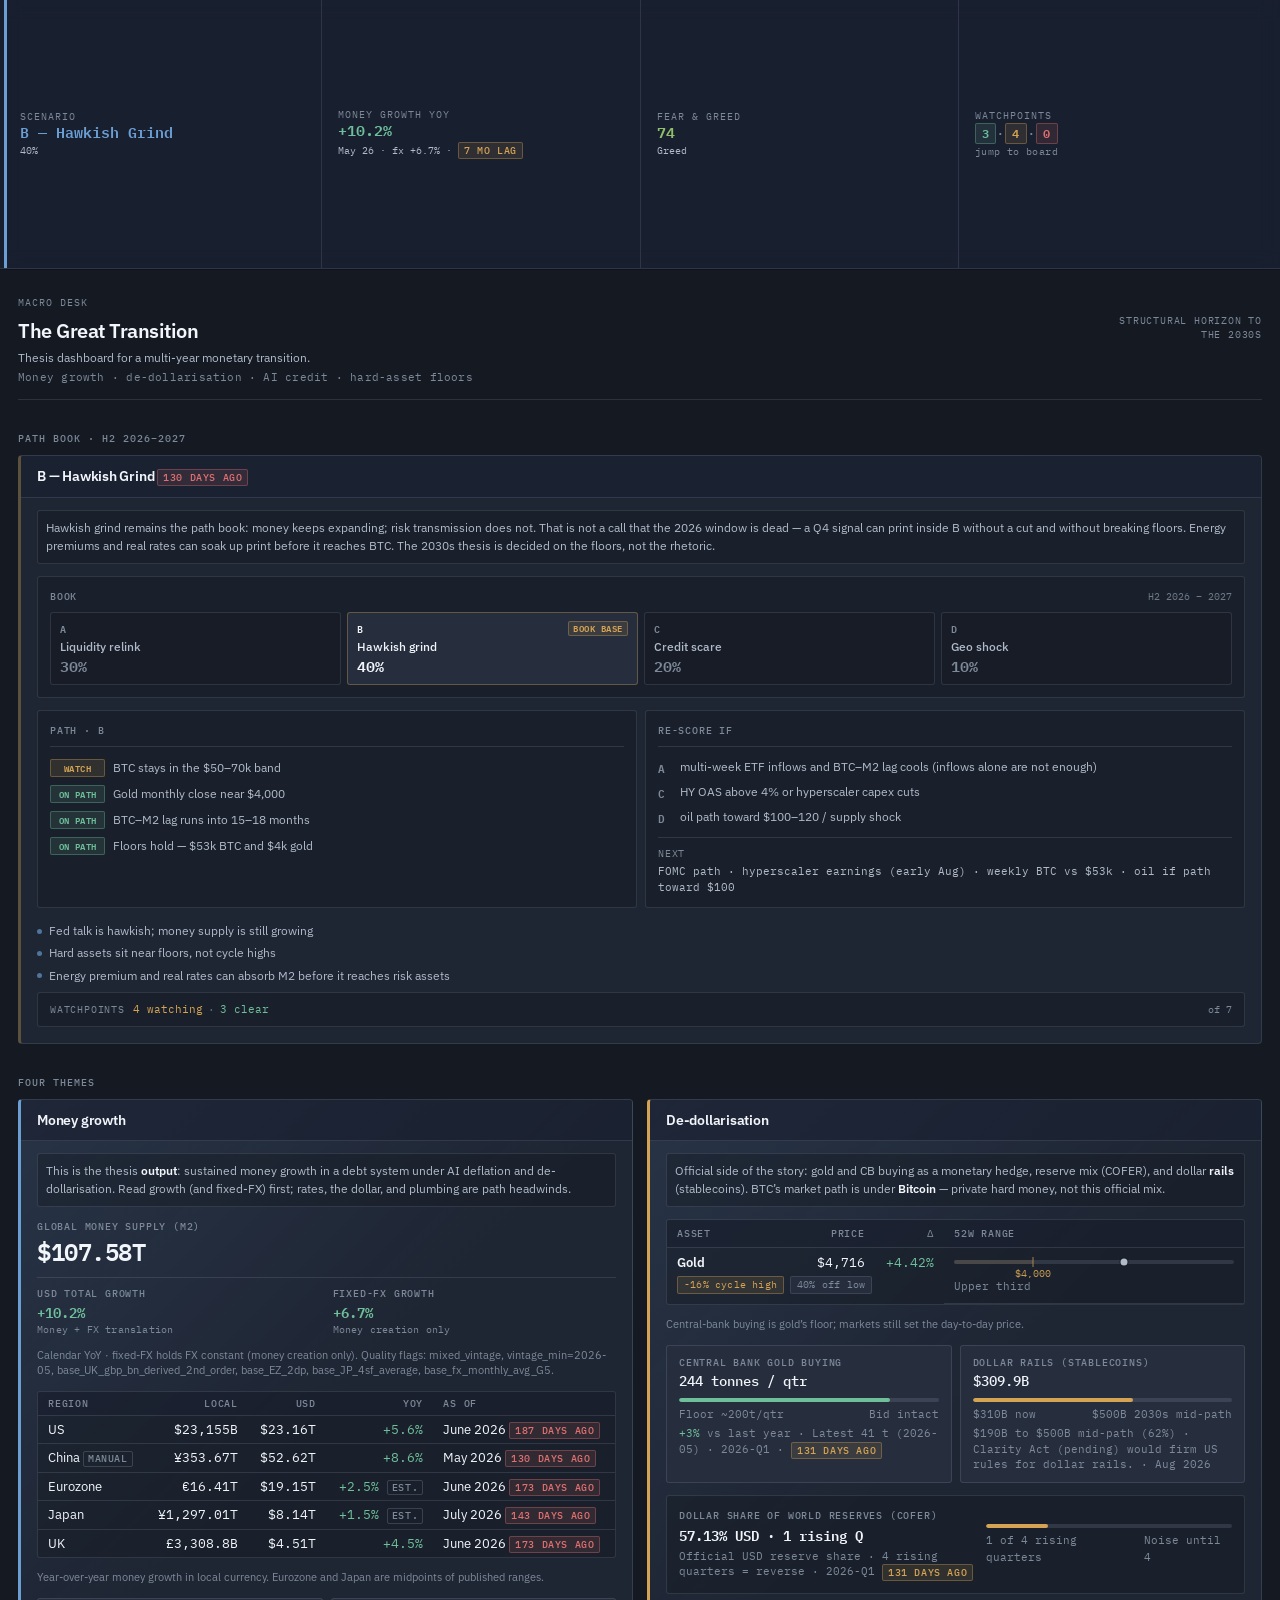
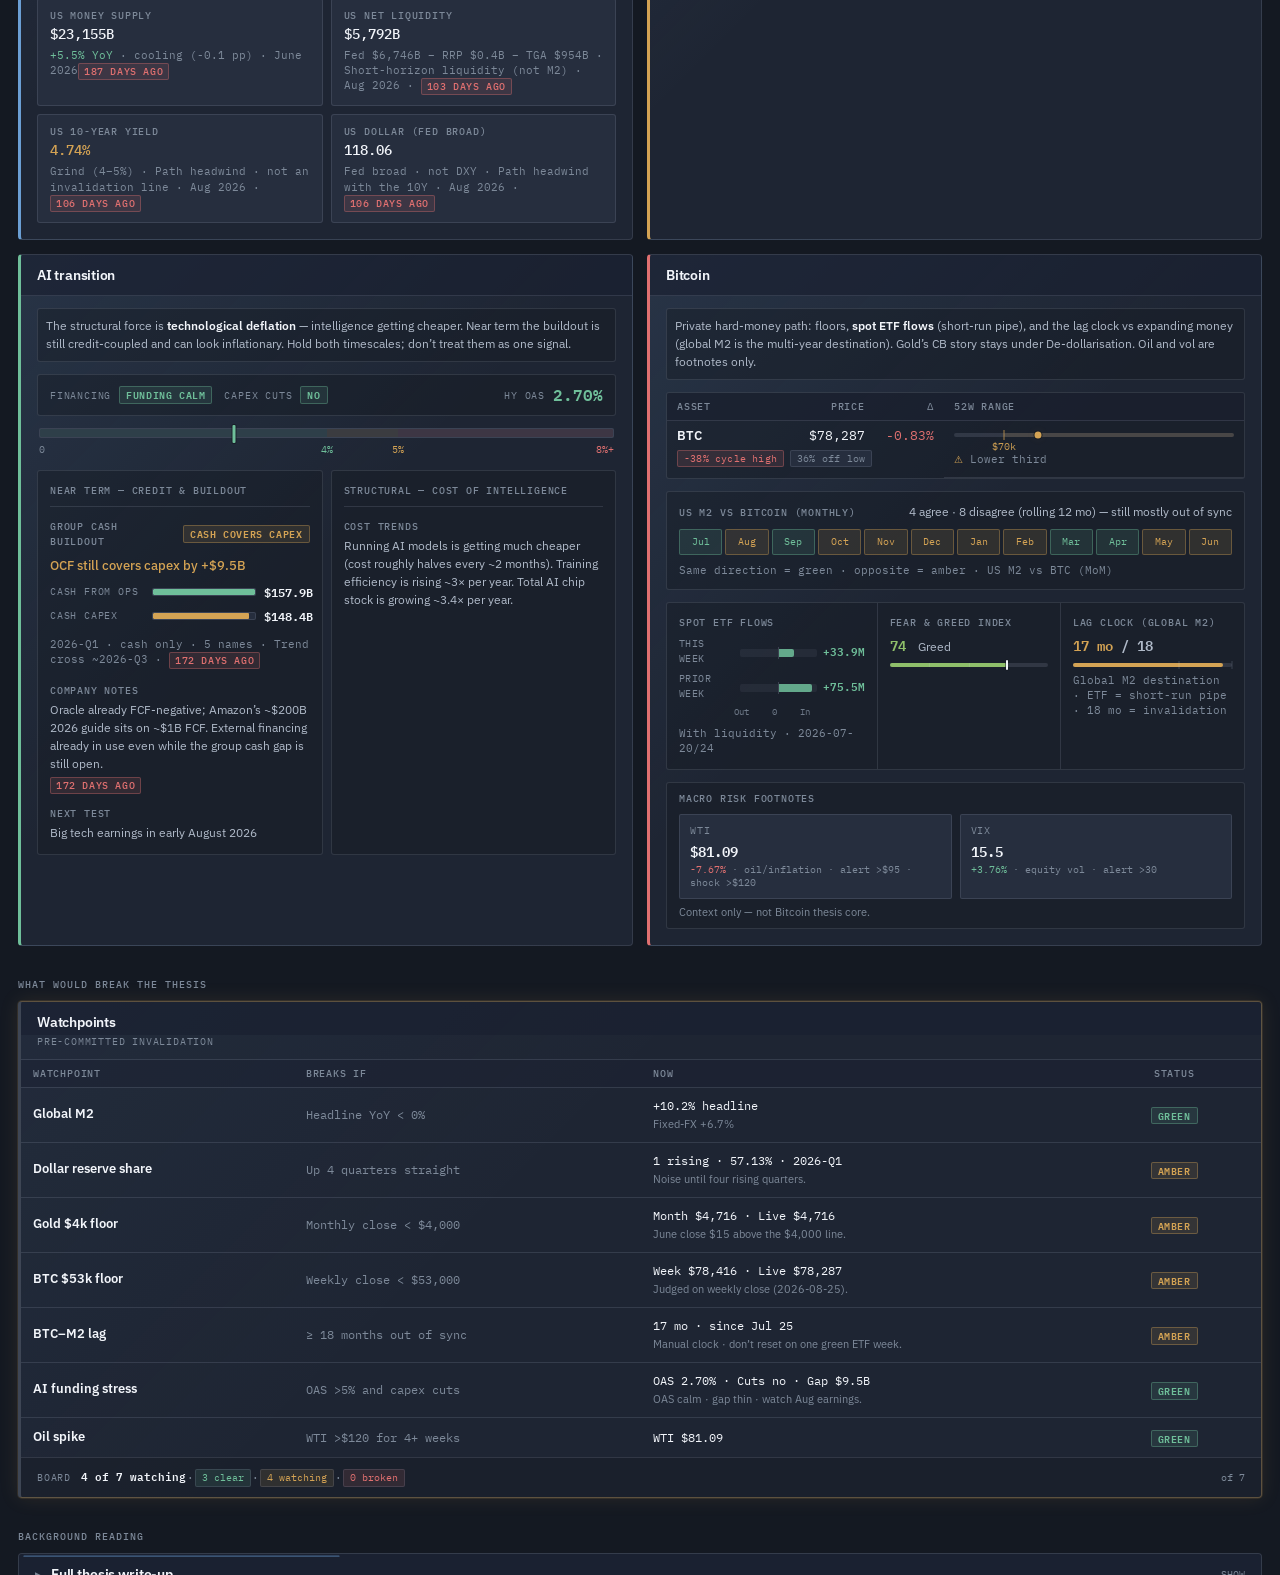
==== src/index.html @ 4eb2c8ea "Stop calling hawkish grind a veto of the 2026 window. Keep B as the path-book base. A Q4 signal can " ====
<!DOCTYPE html>
<html lang="en">
<head>
  <meta charset="UTF-8" />
  <meta name="viewport" content="width=device-width, initial-scale=1.0" />
  <title>The Great Transition — Macro Dashboard</title>
  <meta name="description" content="Thesis-driven macro dashboard tracking The Great Transition." />
  <meta name="theme-color" content="#141922" />
  <meta name="mobile-web-app-capable" content="yes" />
  <meta name="apple-mobile-web-app-capable" content="yes" />
  <meta name="apple-mobile-web-app-status-bar-style" content="black-translucent" />
  <meta name="apple-mobile-web-app-title" content="Macro Desk" />
  <link rel="manifest" href="manifest.json" />
  <link rel="icon" type="image/png" sizes="192x192" href="icons/icon-192.png" />
  <link rel="apple-touch-icon" href="icons/apple-touch-icon.png" />
  <link rel="preconnect" href="https://fonts.googleapis.com" />
  <link rel="preconnect" href="https://fonts.gstatic.com" crossorigin />
  <link href="https://fonts.googleapis.com/css2?family=IBM+Plex+Mono:wght@400;500;600&family=IBM+Plex+Sans:wght@400;500;600&display=swap" rel="stylesheet" />
  <link rel="stylesheet" href="styles.css" />
</head>
<body>

  <!-- ── Sticky status KPI strip ───────────────────────────────────────── -->
  <header id="status-bar">
    <div id="status-bar-inner">
      <div class="status-cell" id="s-scenario">
        <span class="status-label">Scenario</span>
        <span class="status-value" id="scenario-value">—</span>
        <span class="status-sub" id="scenario-prob"></span>
      </div>
      <div class="status-cell" id="s-m2">
        <span class="status-label">Money growth YoY</span>
        <span class="status-value" id="m2-yoy">—</span>
        <span class="status-sub" id="m2-sub"></span>
      </div>
      <div class="status-cell" id="s-fg">
        <span class="status-label">Fear &amp; Greed</span>
        <span class="status-value" id="fg-value">—</span>
        <span class="status-sub" id="fg-class"></span>
      </div>
      <div class="status-cell" id="s-triggers" role="button" tabindex="0" title="Jump to watchpoint board">
        <span class="status-label">Watchpoints</span>
        <span class="status-value" id="trigger-tally">—</span>
        <span class="status-sub">jump to board</span>
      </div>
    </div>
  </header>

  <main>

    <header class="page-header">
      <div class="page-header-kicker">Macro desk</div>
      <div class="page-header-top">
        <h1 class="page-header-title">The Great Transition</h1>
        <span class="page-header-meta">Structural horizon to the 2030s</span>
      </div>
      <p class="page-header-sub">
        <span class="page-header-sub-lead">Thesis dashboard for a multi-year monetary transition.</span>
        <span class="page-header-sub-list">Money growth · de-dollarisation · AI credit · hard-asset floors</span>
      </p>
    </header>

    <div class="section-block" id="context-block" hidden>
      <p class="section-kicker">Path book · H2 2026–2027</p>
      <section class="panel" id="panel-context">
        <h2 class="panel-title" id="context-title">Scenario</h2>
        <div class="context-body" id="context-body"></div>
      </section>
    </div>

    <!-- ── Pillar desks ────────────────────────────────────────────────── -->
    <div class="section-block">
      <p class="section-kicker">Four themes</p>
      <div class="pillar-grid" id="pillar-grid">

        <section class="panel pillar-panel" id="pillar-monetary">
          <h2 class="panel-title">Money growth</h2>
          <div class="pillar-body" id="pillar-monetary-body">
            <div class="loading">Loading…</div>
          </div>
        </section>

        <section class="panel pillar-panel" id="pillar-dedollar">
          <h2 class="panel-title">De-dollarisation</h2>
          <div class="pillar-body" id="pillar-dedollar-body">
            <div class="loading">Loading…</div>
          </div>
        </section>

        <section class="panel pillar-panel" id="pillar-ai">
          <h2 class="panel-title">AI transition</h2>
          <div class="pillar-body" id="pillar-ai-body">
            <div class="loading">Loading…</div>
          </div>
        </section>

        <section class="panel pillar-panel" id="pillar-hardmoney">
          <h2 class="panel-title">Bitcoin</h2>
          <div class="pillar-body" id="pillar-hardmoney-body">
            <div class="loading">Loading…</div>
          </div>
        </section>

      </div>
    </div>

    <!-- ── Watchpoints board ──────────────────────────────────────────── -->
    <div class="section-block">
      <p class="section-kicker">What would break the thesis</p>
      <section class="panel" id="panel-triggers">
        <h2 class="panel-title">Watchpoints</h2>
        <p class="panel-sub" id="triggers-sub">Pre-committed invalidation</p>
        <table class="trigger-table">
          <thead>
            <tr>
              <th>Watchpoint</th>
              <th>Breaks if</th>
              <th>Now</th>
              <th class="num">Status</th>
            </tr>
          </thead>
          <tbody id="trigger-rows">
            <tr><td colspan="4" class="loading">Loading…</td></tr>
          </tbody>
        </table>
        <div class="trigger-summary" id="trigger-summary"></div>
      </section>
    </div>

    <!-- ── Thesis Narrative (collapsible) ─────────────────────────────── -->
    <div class="section-block">
      <p class="section-kicker">Background reading</p>
      <section class="panel" id="panel-thesis">
        <details id="thesis-details">
          <summary class="thesis-summary">
            <span class="summary-chevron" aria-hidden="true">▸</span>
            Full thesis write-up
            <span class="summary-hint"></span>
          </summary>
          <div id="thesis-content" class="thesis-body">
            <p class="loading">Loading thesis…</p>
          </div>
        </details>
        <details id="m2-note-details">
          <summary class="thesis-summary">
            <span class="summary-chevron" aria-hidden="true">▸</span>
            How global money supply is measured
            <span class="summary-hint"></span>
          </summary>
          <div id="m2-note-content" class="thesis-body">
            <p class="loading">Loading…</p>
          </div>
        </details>
      </section>
    </div>

  </main>

  <!-- ── Footer ─────────────────────────────────────────────────────── -->
  <footer id="site-footer">
    <div class="footer-inner">
      <div class="footer-meta">
        <span class="footer-meta-item">
          <span class="footer-label">Prices</span>
          <span id="footer-prices-ts">—</span>
        </span>
        <span class="footer-meta-item">
          <span class="footer-label">Macro</span>
          <span id="footer-macro-ts">—</span>
        </span>
        <span class="footer-meta-item">
          <span class="footer-label">Assessed</span>
          <span id="footer-assessed-ts">—</span>
        </span>
      </div>
      <div class="footer-sources">
        Data: FRED · ECB · BoE · BOJ · CoinGecko · Stooq · Yahoo · Alternative.me · DefiLlama · WGC/IMF (manual)
      </div>
      <div class="footer-note">
        Updates Mon–Fri only · weekend stale badges are expected
      </div>
      <div class="footer-links">
        <a href="https://github.com/darylcl1984/macro-dashboard" target="_blank" rel="noopener">GitHub</a>
        <span class="sep" aria-hidden="true">·</span>
        <span>Not financial advice — analytical framework for educational purposes.</span>
      </div>
    </div>
  </footer>

  <script src="app.js"></script>
</body>
</html>
---- src/styles.css ----
/* ─── Design system: institutional research terminal ─────────────────────── */
/* Tokens + chrome. See docs/design-contract.md. Polish pass 2.               */

*, *::before, *::after { box-sizing: border-box; margin: 0; padding: 0; }

:root {
  /* Surfaces */
  --bg:           #141922;
  --bg-elevated:  #1a2030;
  --surface:      #1e2533;
  --surface-2:    #262e3e;

  /* Lines */
  --border:       rgba(210, 220, 240, 0.12);
  --border-2:     rgba(210, 220, 240, 0.18);

  /* Text */
  --text:         #f2f5fa;
  --text-dim:     #b0bac9;
  --text-muted:   #7d8999;

  /* Accent (chrome / links / focus — not success) */
  --accent:       #6b9fd4;
  --accent-wash:  rgba(107, 159, 212, 0.12);
  --blue:         var(--accent);
  --blue-dim:     rgba(107, 159, 212, 0.35);

  /* Semantic triad */
  --green:        #6fbf9a;
  --green-dim:    rgba(111, 191, 154, 0.35);
  --green-wash:   rgba(111, 191, 154, 0.12);
  --amber:        #d4a354;
  --amber-dim:    rgba(212, 163, 84, 0.35);
  --amber-wash:   rgba(212, 163, 84, 0.12);
  --red:          #e07070;
  --red-dim:      rgba(224, 112, 112, 0.35);
  --red-wash:     rgba(224, 112, 112, 0.12);
  --red-rail:     #e07070;

  /* Mid greed band + chrome helpers */
  --greed-mid:    #8fbf6a;
  --accent-ring:  rgba(107, 159, 212, 0.55);
  --title-strip:  rgba(26, 32, 48, 0.65);
  --hover-row:    rgba(38, 46, 62, 0.45);
  --bar-shade:    rgba(0, 0, 0, 0.22);

  /* Type */
  --sans: 'IBM Plex Sans', -apple-system, BlinkMacSystemFont, 'Segoe UI', system-ui, sans-serif;
  --mono: 'IBM Plex Mono', 'Roboto Mono', 'Consolas', ui-monospace, monospace;

  /* Shape */
  --radius-xs: 2px;
  --radius-sm: 3px;
  --radius-md: 4px;

  /* Layout rhythm */
  --content-max: 1360px;
  --status-bar-h: 54px;
  --page-pad-x: 18px;
  --section-gap: 32px;
  --panel-pad: 16px;
  --stack-gap: 12px;
  --row-pad-y: 5px;
  --row-pad-x: 12px;
  --title-pad-y: 11px;
  --track-h: 4px;
  --space-1: 4px;
  --space-2: 8px;
  --space-3: 12px;
  --inset-pad: 12px;
  --tile-pad-y: 10px;
  --tile-pad-x: 12px;
  --label-track: 0.08em;
  --inset-fill: rgba(20, 25, 34, 0.4);
}

/* ─── Reset & base ─────────────────────────────────────────────────────── */

html {
  font-size: 13px;
  scroll-behavior: smooth;
  -webkit-text-size-adjust: 100%;
}

body {
  background: var(--bg);
  color: var(--text);
  font-family: var(--sans);
  line-height: 1.5;
  padding-top: var(--status-bar-h);
  font-variant-numeric: tabular-nums;
  min-height: 100vh;
}

::selection {
  background: var(--accent-wash);
  color: var(--text);
}

:focus { outline: none; }
:focus-visible {
  outline: 1px solid var(--accent);
  outline-offset: 3px;
}

a {
  color: var(--accent);
  text-decoration: underline;
  text-decoration-color: rgba(107, 159, 212, 0.35);
  text-underline-offset: 2px;
  transition: color 0.12s ease, text-decoration-color 0.12s ease;
}
a:hover {
  color: var(--text);
  text-decoration-color: rgba(242, 245, 250, 0.45);
}

/* ─── Status bar (sticky KPI strip) ────────────────────────────────────── */

#status-bar {
  position: fixed;
  top: 0; left: 0; right: 0;
  height: var(--status-bar-h);
  background: color-mix(in srgb, var(--bg-elevated) 92%, transparent);
  backdrop-filter: blur(10px);
  -webkit-backdrop-filter: blur(10px);
  border-bottom: 1px solid var(--border);
  box-shadow: 0 1px 0 var(--bar-shade);
  z-index: 100;
}

#status-bar-inner {
  display: flex;
  align-items: stretch;
  height: 100%;
  max-width: var(--content-max);
  margin: 0 auto;
  padding: 0 4px;
}

.status-cell {
  flex: 1 1 0;
  display: flex;
  flex-direction: column;
  justify-content: center;
  gap: 1px;
  padding: 0 16px;
  border-right: 1px solid var(--border);
  min-width: 0;
}
.status-cell:last-child { border-right: none; }

.status-label {
  font-family: var(--mono);
  font-size: 10px;
  text-transform: uppercase;
  letter-spacing: 0.1em;
  color: var(--text-muted);
  white-space: nowrap;
  line-height: 1.2;
}

.status-value {
  font-family: var(--mono);
  font-size: 15px;
  font-weight: 600;
  white-space: nowrap;
  line-height: 1.25;
  font-variant-numeric: tabular-nums;
  overflow: hidden;
  text-overflow: ellipsis;
}

.status-sub {
  font-family: var(--mono);
  font-size: 10px;
  color: var(--text-dim);
  white-space: nowrap;
  line-height: 1.3;
  min-height: 1.3em;
  display: flex;
  align-items: center;
  gap: 6px;
  overflow: hidden;
  text-overflow: ellipsis;
}
.status-sub:empty { min-height: 0; }

/* Scenario rail via inset so flex grid stays even */
#s-scenario.bull  { box-shadow: inset 3px 0 0 var(--green); }
#s-scenario.base  { box-shadow: inset 3px 0 0 var(--accent); }
#s-scenario.bear  { box-shadow: inset 3px 0 0 var(--amber); }
#s-scenario.tail  { box-shadow: inset 3px 0 0 var(--red); }

.scenario-bull  { color: var(--green); }
.scenario-base  { color: var(--accent); }
.scenario-bear  { color: var(--amber); }
.scenario-tail  { color: var(--red); }

/* Fear & Greed */
.fg-extreme-fear  { color: var(--red); }
.fg-fear          { color: var(--amber); }
.fg-neutral       { color: var(--text-dim); }
.fg-greed         { color: var(--greed-mid); }
.fg-extreme-greed { color: var(--green); }

/* ─── Micro tags (chips / stale / est) ─────────────────────────────────── */

.stale-badge,
.est-tag,
.status-chip,
.tally-chip {
  font-family: var(--mono);
  font-size: 10px;
  font-weight: 500;
  text-transform: uppercase;
  letter-spacing: 0.06em;
  border-radius: var(--radius-xs);
  white-space: nowrap;
  vertical-align: middle;
  font-variant-numeric: tabular-nums;
}

.stale-badge {
  display: inline-block;
  padding: 1px 5px;
  border: 1px solid;
  background: transparent;
  line-height: 1.3;
}
.stale-badge:empty { display: none; }
.stale-amber { border-color: var(--amber-dim); color: var(--amber); background: var(--amber-wash); }
.stale-red   { border-color: var(--red-dim);   color: var(--red);   background: var(--red-wash); }

.value-stale-amber { opacity: 0.7; }
.value-stale-red   { opacity: 0.45; }

.est-tag {
  display: inline-block;
  padding: 0 4px;
  border: 1px solid var(--border-2);
  color: var(--text-muted);
  line-height: 1.35;
}

.status-chip, .tally-chip {
  display: inline-block;
  font-weight: 600;
  padding: 1px 6px;
  border: 1px solid;
  line-height: 1.35;
}
.chip-green { color: var(--green); border-color: var(--green-dim); background: var(--green-wash); }
.chip-amber { color: var(--amber); border-color: var(--amber-dim); background: var(--amber-wash); }
.chip-red   { color: var(--red);   border-color: var(--red-dim);   background: var(--red-wash); }

.tally-chip {
  font-size: 12px;
  min-width: 1.35em;
  text-align: center;
  padding: 1px 6px;
}
.tally-sep {
  color: var(--text-muted);
  margin: 0 1px;
  font-family: var(--mono);
  font-size: 11px;
}

#s-triggers {
  cursor: pointer;
  transition: background 0.12s ease;
}
#s-triggers:hover { background: var(--surface-2); }
#s-triggers:focus-visible {
  outline: 1px solid var(--accent);
  outline-offset: -2px;
}
#s-triggers .status-sub { color: var(--text-muted); font-size: 10px; letter-spacing: 0.04em; }

/* ─── Layout ───────────────────────────────────────────────────────────── */

main {
  max-width: var(--content-max);
  margin: 0 auto;
  padding: 22px var(--page-pad-x) 36px;
  display: flex;
  flex-direction: column;
  gap: var(--section-gap);
}

.page-header {
  display: flex;
  flex-direction: column;
  gap: 4px;
  padding: 4px 0 14px;
  border-bottom: 1px solid var(--border);
  min-width: 0;
}

.page-header-kicker {
  font-family: var(--mono);
  font-size: 10px;
  text-transform: uppercase;
  letter-spacing: 0.1em;
  color: var(--text-muted);
}

.page-header-top {
  display: flex;
  align-items: flex-end;
  justify-content: space-between;
  gap: 12px 28px;
  min-width: 0;
}

.page-header-title {
  font-size: 20px;
  font-weight: 600;
  letter-spacing: -0.025em;
  color: var(--text);
  line-height: 1.2;
  overflow-wrap: anywhere;
  min-width: 0;
  flex: 1 1 auto;
}

.page-header-sub {
  font-size: 12px;
  color: var(--text-muted);
  line-height: 1.45;
  margin: 2px 0 0;
  max-width: 40rem;
}

.page-header-sub-lead {
  display: block;
  color: var(--text-dim);
}

.page-header-sub-list {
  display: block;
  margin-top: 0.3em;
  font-family: var(--mono);
  font-size: 11px;
  letter-spacing: 0.02em;
  color: var(--text-muted);
  line-height: 1.4;
}

.page-header-meta {
  font-family: var(--mono);
  font-size: 10px;
  text-transform: uppercase;
  letter-spacing: 0.08em;
  color: var(--text-muted);
  white-space: normal;
  max-width: 12rem;
  text-align: right;
  line-height: 1.35;
  flex: 0 0 auto;
  padding-bottom: 2px;
}

/* ─── Scenario context (matches pillar desk language) ─────────────────── */

#panel-context {
  border-left: 3px solid var(--amber-dim);
}

.context-body {
  padding: var(--stack-gap) var(--panel-pad) var(--panel-pad);
  display: flex;
  flex-direction: column;
  gap: var(--stack-gap);
}

/* Book strip inside desk-block */
.context-desk {
  padding: var(--inset-pad);
}
.context-desk-head {
  display: flex;
  align-items: baseline;
  justify-content: space-between;
  gap: 10px;
  margin-bottom: var(--space-2);
}
.context-desk-title {
  font-family: var(--mono);
  font-size: 10px;
  font-weight: 500;
  text-transform: uppercase;
  letter-spacing: var(--label-track);
  color: var(--text-muted);
}
.context-desk-meta {
  font-family: var(--mono);
  font-size: 10px;
  color: var(--text-muted);
  opacity: 0.85;
}

.scenario-strip {
  display: grid;
  grid-template-columns: repeat(4, minmax(0, 1fr));
  gap: 6px;
}
.scenario-chip {
  display: flex;
  flex-direction: column;
  gap: 3px;
  padding: 8px 9px;
  border: 1px solid var(--border);
  border-radius: var(--radius-sm);
  background: rgba(20, 25, 34, 0.35);
  min-width: 0;
  transition: border-color 0.12s ease, background 0.12s ease;
}
.scenario-chip.is-active {
  background: var(--surface-2);
  border-color: var(--border-2);
}
.scenario-chip-top {
  display: flex;
  align-items: center;
  justify-content: space-between;
  gap: 4px;
}
.scenario-chip-id {
  font-family: var(--mono);
  font-size: 10px;
  font-weight: 600;
  letter-spacing: 0.08em;
  color: var(--text-muted);
}
.scenario-chip.is-active .scenario-chip-id { color: var(--text); }
.scenario-chip-badge {
  font-family: var(--mono);
  font-size: 9px;
  font-weight: 600;
  text-transform: uppercase;
  letter-spacing: 0.06em;
  color: var(--amber);
  border: 1px solid var(--amber-dim);
  background: var(--amber-wash);
  border-radius: var(--radius-xs);
  padding: 0 4px;
  line-height: 1.4;
}
.scenario-chip-name {
  font-size: 12px;
  font-weight: 500;
  color: var(--text-dim);
  line-height: 1.25;
  overflow: hidden;
  text-overflow: ellipsis;
  white-space: nowrap;
}
.scenario-chip.is-active .scenario-chip-name { color: var(--text); }
.scenario-chip-p {
  font-family: var(--mono);
  font-size: 15px;
  font-weight: 600;
  font-variant-numeric: tabular-nums;
  color: var(--text-muted);
  line-height: 1.2;
  margin-top: 1px;
}
.scenario-chip.is-active .scenario-chip-p { color: var(--text); }
.scenario-chip.scenario-tone-bull.is-active { border-color: var(--green-dim); }
.scenario-chip.scenario-tone-base.is-active { border-color: var(--amber-dim); }
.scenario-chip.scenario-tone-bear.is-active { border-color: var(--red-dim); }
.scenario-chip.scenario-tone-tail.is-active { border-color: var(--blue-dim); }

/* Path / re-score columns — same pattern as .ai-split / .ai-col */
.context-split {
  display: grid;
  grid-template-columns: 1fr 1fr;
  gap: var(--space-2);
}
.context-col {
  border: 1px solid var(--border);
  border-radius: var(--radius-sm);
  background: var(--inset-fill);
  padding: var(--inset-pad);
  display: flex;
  flex-direction: column;
  gap: var(--stack-gap);
  min-width: 0;
}
.context-col-title {
  font-family: var(--mono);
  font-size: 10px;
  font-weight: 500;
  text-transform: uppercase;
  letter-spacing: var(--label-track);
  color: var(--text-muted);
  padding-bottom: var(--space-2);
  border-bottom: 1px solid var(--border);
  margin: 0;
}

.waypoints-list {
  display: flex;
  flex-direction: column;
  gap: 8px;
}
.waypoint-row {
  display: grid;
  grid-template-columns: 4.25rem 1fr;
  gap: 8px;
  align-items: start;
  font-size: 12px;
}
.waypoint-status {
  font-family: var(--mono);
  font-size: 9px;
  font-weight: 600;
  text-transform: uppercase;
  letter-spacing: 0.05em;
  padding: 2px 5px;
  border: 1px solid;
  border-radius: var(--radius-xs);
  white-space: nowrap;
  line-height: 1.35;
  text-align: center;
}
.waypoint-status.is-hit { color: var(--green); border-color: var(--green-dim); background: var(--green-wash); }
.waypoint-status.is-approaching { color: var(--amber); border-color: var(--amber-dim); background: var(--amber-wash); }
.waypoint-status.is-miss { color: var(--red); border-color: var(--red-dim); background: var(--red-wash); }
.waypoint-label {
  color: var(--text-dim);
  line-height: 1.4;
  padding-top: 1px;
}

.rescore-list {
  list-style: none;
  margin: 0;
  padding: 0;
  display: flex;
  flex-direction: column;
  gap: 8px;
}
.rescore-list li {
  display: grid;
  grid-template-columns: 1.1rem 1fr;
  gap: 8px;
  align-items: start;
  font-size: 12px;
  line-height: 1.4;
}
.rescore-id {
  font-family: var(--mono);
  font-size: 11px;
  font-weight: 600;
  color: var(--text-muted);
  padding-top: 1px;
}
.rescore-txt { color: var(--text-dim); }

.context-next {
  display: flex;
  flex-direction: column;
  gap: 3px;
  margin-top: auto;
  padding-top: var(--space-2);
  border-top: 1px solid var(--border);
}
.context-next-k {
  font-family: var(--mono);
  font-size: 10px;
  text-transform: uppercase;
  letter-spacing: var(--label-track);
  color: var(--text-muted);
}
.context-next-v {
  font-family: var(--mono);
  font-size: 11px;
  color: var(--text-dim);
  line-height: 1.4;
}

/* Footer: regime bullets + live tally */
.context-footer {
  display: flex;
  flex-direction: column;
  gap: var(--space-2);
  padding-top: 2px;
}
.regime-bullets {
  list-style: none;
  margin: 0;
  padding: 0;
  display: flex;
  flex-direction: column;
  gap: 5px;
}
.regime-bullets li {
  font-size: 12px;
  color: var(--text-dim);
  line-height: 1.45;
  padding-left: 12px;
  position: relative;
}
.regime-bullets li::before {
  content: '';
  position: absolute;
  left: 0;
  top: 0.55em;
  width: 5px;
  height: 5px;
  border-radius: 50%;
  background: var(--accent);
  opacity: 0.65;
}
.context-tally {
  display: flex;
  flex-wrap: wrap;
  align-items: baseline;
  gap: 6px 8px;
  padding: 8px var(--inset-pad);
  border: 1px solid var(--border);
  border-radius: var(--radius-sm);
  background: var(--inset-fill);
  font-family: var(--mono);
  font-size: 11px;
}
.context-tally-k {
  text-transform: uppercase;
  letter-spacing: var(--label-track);
  font-size: 10px;
  color: var(--text-muted);
}
.context-tally-v {
  color: var(--text-dim);
  font-variant-numeric: tabular-nums;
}
.context-tally-v .tally-sep {
  margin: 0 5px;
  color: var(--text-muted);
  opacity: 0.7;
}
.context-tally-n {
  color: var(--text-muted);
  margin-left: auto;
  font-size: 10px;
}

@media (max-width: 700px) {
  .scenario-strip {
    grid-template-columns: 1fr 1fr;
    gap: 6px;
  }
  .scenario-chip { padding: 7px 8px; }
  .scenario-chip-name { white-space: normal; }
  .scenario-chip-p { font-size: 14px; }
  .context-split { grid-template-columns: 1fr; }
  .waypoint-row { grid-template-columns: 3.75rem 1fr; }
  .context-tally-n { margin-left: 0; width: 100%; }
}

/* Metric row under hero (borderless dual KPIs) */
.metric-row {
  display: grid;
  grid-template-columns: 1fr 1fr;
  gap: var(--space-2) var(--space-3);
  padding: var(--space-2) 0 0;
  border-top: 1px solid var(--border);
}
.metric-cell { min-width: 0; }
.metric-label {
  font-family: var(--mono);
  font-size: 10px;
  font-weight: 500;
  text-transform: uppercase;
  letter-spacing: var(--label-track);
  color: var(--text-muted);
  margin-bottom: 2px;
}
.metric-value {
  font-family: var(--mono);
  font-size: 14px;
  font-weight: 600;
  font-variant-numeric: tabular-nums;
  line-height: 1.3;
}
.metric-hint {
  font-family: var(--mono);
  font-size: 10px;
  color: var(--text-muted);
  margin-top: 2px;
  letter-spacing: 0.02em;
  line-height: 1.3;
}

/* Shared track / caption block */
.track-block {
  display: flex;
  flex-direction: column;
  gap: var(--space-1);
}
.track-caption {
  font-size: 11px;
  font-family: var(--mono);
  color: var(--text-muted);
  line-height: 1.4;
}
.history-track,
.meter-track,
.div-clock-track,
.fg-bar-track,
.range-track {
  height: var(--track-h);
  background: var(--border);
  border-radius: var(--radius-xs);
  position: relative;
  overflow: hidden;
}
.history-fill {
  height: 100%;
  background: var(--accent);
  border-radius: var(--radius-xs);
}

/* Transmission strip = L1 desk inset */
.tx-strip {
  padding: var(--inset-pad);
  display: flex;
  flex-direction: column;
  gap: var(--space-2);
}
.tx-strip-head {
  display: flex;
  flex-wrap: wrap;
  justify-content: space-between;
  gap: var(--space-1) var(--space-3);
  align-items: baseline;
}
.tx-strip-title {
  font-family: var(--mono);
  font-size: 10px;
  font-weight: 500;
  text-transform: uppercase;
  letter-spacing: var(--label-track);
  color: var(--text-muted);
}
.tx-strip-summary {
  font-size: 12px;
  font-family: var(--sans);
  color: var(--text-dim);
  line-height: 1.4;
}
.tx-months {
  display: flex;
  flex-wrap: nowrap;
  width: 100%;
  gap: 3px;
}
.tx-month {
  flex: 1 1 0;
  min-width: 0;
  height: 26px;
  padding: 0 2px;
  border-radius: var(--radius-xs);
  border: 1px solid var(--border);
  display: flex;
  align-items: center;
  justify-content: center;
  font-family: var(--mono);
  font-size: 10px;
  color: var(--text-muted);
  background: var(--surface-2);
  text-align: center;
}
.tx-month.agree { background: var(--green-wash); border-color: var(--green-dim); color: var(--green); }
.tx-month.disagree { background: var(--amber-wash); border-color: var(--amber-dim); color: var(--amber); }
.tx-month.na { opacity: 0.45; }
.tx-legend {
  font-size: 11px;
  color: var(--text-muted);
  font-family: var(--mono);
  line-height: 1.35;
}

/* Progress meters */
.meter-block { width: 100%; }
.meter { width: 100%; }
.meter-fill {
  height: 100%;
  border-radius: var(--radius-xs);
  background: var(--accent);
}
.meter-fill.is-amber { background: var(--amber); }
.meter-fill.is-green { background: var(--green); }
.meter-fill.is-red { background: var(--red); }
.meter-meta {
  display: flex;
  justify-content: space-between;
  gap: var(--space-2);
  font-family: var(--mono);
  font-size: 11px;
  color: var(--text-muted);
  margin-top: var(--space-1);
}

/* AI columns — L1 inset, flat fields (no nested mini-cards) */
.ai-status-bar {
  display: flex;
  flex-wrap: wrap;
  gap: var(--space-2) var(--space-3);
  align-items: center;
  padding: var(--space-2) var(--inset-pad);
  border: 1px solid var(--border);
  border-radius: var(--radius-sm);
  background: var(--inset-fill);
}
.ai-status-item {
  display: flex;
  align-items: center;
  gap: 8px;
  min-width: 0;
}
.ai-status-item--grow { margin-left: auto; }
.ai-status-k {
  font-family: var(--mono);
  font-size: 10px;
  text-transform: uppercase;
  letter-spacing: var(--label-track);
  color: var(--text-muted);
}
.ai-status-v {
  font-family: var(--mono);
  font-size: 16px;
  font-weight: 600;
  font-variant-numeric: tabular-nums;
}

/* HY OAS zone gauge (0–8% scale; labels sit on zone edges) */
.oas-gauge {
  display: flex;
  flex-direction: column;
  gap: 6px;
  padding: 0 2px;
}
.oas-gauge-track {
  position: relative;
  display: flex;
  height: 10px;
  border-radius: var(--radius-xs);
  overflow: visible;
  border: 1px solid var(--border);
  background: var(--surface-2);
}
.oas-gauge-track--empty { opacity: 0.65; }
.oas-zone { height: 100%; flex-shrink: 0; }
.oas-zone-calm { background: var(--green-wash); }
.oas-zone-watch { background: var(--amber-wash); }
.oas-zone-stress { background: var(--red-wash); }
.oas-marker {
  position: absolute;
  top: -4px;
  width: 3px;
  height: 18px;
  transform: translateX(-50%);
  border-radius: 1px;
  background: var(--text);
  box-shadow: 0 0 0 1px rgba(20, 25, 34, 0.7);
  z-index: 2;
  cursor: help;
}
.oas-marker--calm { background: var(--green); }
.oas-marker--watch { background: var(--amber); }
.oas-marker--stress { background: var(--red); }

/* CSS tooltip (same idea as range ticks) */
.oas-marker::before {
  content: attr(data-tooltip);
  position: absolute;
  bottom: calc(100% + 6px);
  left: 50%;
  transform: translateX(-50%);
  background: var(--surface-2);
  color: var(--text);
  border: 1px solid var(--border-2);
  font-size: 10px;
  font-family: var(--mono);
  padding: 2px 7px;
  border-radius: var(--radius-xs);
  white-space: nowrap;
  pointer-events: none;
  opacity: 0;
  z-index: 20;
  transition: opacity 0.12s;
}
.oas-marker:hover::before,
.oas-marker:focus-visible::before {
  opacity: 1;
}

.oas-gauge-labels {
  position: relative;
  height: 14px;
  font-family: var(--mono);
  font-size: 10px;
  color: var(--text-muted);
}
.oas-tick-label {
  position: absolute;
  top: 0;
  transform: translateX(-50%);
  white-space: nowrap;
  line-height: 1.2;
}
.oas-tick-label:first-child { transform: translateX(0); }
.oas-tick-label:last-child { transform: translateX(-100%); }

/* Hyperscaler OCF vs cash capex (Epoch quarterly) */
.hs-cash {
  display: flex;
  flex-direction: column;
  gap: 8px;
  min-width: 0;
  padding-bottom: 2px;
}
.hs-cash--empty { opacity: 0.75; }
.hs-cash-head {
  display: flex;
  align-items: center;
  justify-content: space-between;
  gap: var(--space-2);
}
.hs-cash-head .field-label { margin-bottom: 0; }
.hs-cash-headline {
  font-family: var(--sans);
  font-size: 13px;
  font-weight: 500;
  line-height: 1.35;
  color: var(--text);
}
.hs-cash-headline.tone-amber { color: var(--amber); }
.hs-cash-headline.tone-red { color: var(--red); }
.hs-cash-headline.tone-green { color: var(--text); }

/* Dual compare: OCF vs capex (both scaled to the larger value) */
.hs-dual {
  display: flex;
  flex-direction: column;
  gap: 6px;
}
.hs-dual-row {
  display: grid;
  grid-template-columns: 7.25rem 1fr 3.5rem;
  align-items: center;
  gap: 8px;
  min-width: 0;
}
.hs-dual-k {
  font-family: var(--mono);
  font-size: 10px;
  text-transform: uppercase;
  letter-spacing: var(--label-track);
  color: var(--text-muted);
  white-space: nowrap;
}
.hs-dual-track {
  height: 8px;
  border-radius: var(--radius-xs);
  background: var(--surface-2);
  border: 1px solid var(--border);
  overflow: hidden;
  min-width: 0;
}
.hs-dual-fill {
  height: 100%;
  border-radius: 1px;
  background: var(--text-dim);
}
.hs-dual-fill.is-green { background: var(--green); }
.hs-dual-fill.is-amber { background: var(--amber); }
.hs-dual-fill.is-dim { background: var(--text-dim); opacity: 0.85; }
.hs-dual-v {
  font-family: var(--mono);
  font-size: 12px;
  font-weight: 600;
  font-variant-numeric: tabular-nums;
  color: var(--text);
  text-align: right;
  white-space: nowrap;
}

@media (max-width: 420px) {
  .hs-dual-row {
    grid-template-columns: 5.5rem 1fr 3.25rem;
    gap: 6px;
  }
  .hs-dual-k { font-size: 9px; }
}

.ai-split {
  display: grid;
  grid-template-columns: 1fr 1fr;
  gap: var(--space-2);
}
.ai-col {
  border: 1px solid var(--border);
  border-radius: var(--radius-sm);
  background: var(--inset-fill);
  padding: var(--inset-pad);
  display: flex;
  flex-direction: column;
  gap: var(--stack-gap);
  min-width: 0;
}
.ai-col-title {
  font-family: var(--mono);
  font-size: 10px;
  font-weight: 500;
  text-transform: uppercase;
  letter-spacing: var(--label-track);
  color: var(--text-muted);
  padding-bottom: var(--space-2);
  border-bottom: 1px solid var(--border);
  margin: 0;
}
.field-stack {
  display: flex;
  flex-direction: column;
  gap: var(--stack-gap);
}
.field { min-width: 0; }
.field-label {
  font-family: var(--mono);
  font-size: 10px;
  font-weight: 500;
  text-transform: uppercase;
  letter-spacing: var(--label-track);
  color: var(--text-muted);
  margin-bottom: 3px;
}
.field-value {
  font-family: var(--mono);
  font-size: 14px;
  font-weight: 500;
  color: var(--text);
  font-variant-numeric: tabular-nums;
  line-height: 1.35;
}
.field-prose {
  font-family: var(--sans);
  font-size: 12px;
  font-weight: 400;
  color: var(--text-dim);
  line-height: 1.5;
}
.field-meta {
  font-size: 11px;
  color: var(--text-muted);
  margin-top: 4px;
  line-height: 1.4;
  font-family: var(--mono);
}
.meta-inline {
  font-size: 11px;
  font-family: var(--mono);
  color: var(--text-muted);
}

/* Meta lines (drawdown, footnotes) */
.desk-footnote,
.track-caption {
  font-size: 11px;
  color: var(--text-muted);
  line-height: 1.4;
}
.desk-footnote {
  font-family: var(--sans);
  margin: 0;
}
.desk-footnote--lead {
  color: var(--text-dim);
  font-size: 12px;
  line-height: 1.5;
  padding: var(--space-2) var(--space-2);
  border: 1px solid var(--border);
  border-radius: var(--radius-sm);
  background: var(--inset-fill);
}
.desk-footnote--lead strong {
  color: var(--text);
  font-weight: 600;
}

/* COFER full-width strip under the two primary de-dollar cards */
.cofer-strip {
  padding: var(--inset-pad);
  display: grid;
  grid-template-columns: 1.2fr 1fr;
  gap: var(--space-3);
  align-items: center;
}
.cofer-strip-label {
  font-family: var(--mono);
  font-size: 10px;
  font-weight: 500;
  text-transform: uppercase;
  letter-spacing: var(--label-track);
  color: var(--text-muted);
  margin-bottom: 3px;
}
.cofer-strip-value {
  font-family: var(--mono);
  font-size: 14px;
  font-weight: 600;
  color: var(--text);
  line-height: 1.3;
}
.cofer-strip-meta {
  font-size: 11px;
  font-family: var(--mono);
  color: var(--text-muted);
  margin-top: 4px;
  line-height: 1.4;
}
.cofer-strip-meter .meter-block { margin: 0; }

@media (max-width: 700px) {
  .cofer-strip {
    grid-template-columns: 1fr;
    gap: var(--space-2);
  }
}

/* WTI / VIX demoted to compact risk footnotes */
.risk-footnote {
  border: 1px solid var(--border);
  border-radius: var(--radius-sm);
  background: var(--inset-fill);
  padding: var(--space-2) var(--inset-pad);
}
.risk-footnote-label {
  font-family: var(--mono);
  font-size: 10px;
  font-weight: 500;
  text-transform: uppercase;
  letter-spacing: var(--label-track);
  color: var(--text-muted);
  margin-bottom: var(--space-2);
}
.risk-footnote-items {
  display: grid;
  grid-template-columns: 1fr 1fr;
  gap: var(--space-2);
}
.risk-chip {
  border: 1px solid var(--border);
  border-radius: var(--radius-xs);
  background: var(--surface-2);
  padding: 8px 10px;
  display: flex;
  flex-direction: column;
  gap: 2px;
  min-width: 0;
}
.risk-chip.is-alert {
  border-color: var(--amber-dim);
  background: var(--amber-wash);
}
.risk-chip-k {
  font-family: var(--mono);
  font-size: 10px;
  text-transform: uppercase;
  letter-spacing: var(--label-track);
  color: var(--text-muted);
}
.risk-chip-v {
  font-family: var(--mono);
  font-size: 14px;
  font-weight: 600;
  color: var(--text);
  font-variant-numeric: tabular-nums;
}
.risk-chip-m {
  font-size: 10px;
  font-family: var(--mono);
  color: var(--text-muted);
  line-height: 1.35;
}
.risk-footnote-note { margin-top: 6px; }
@media (max-width: 700px) {
  .risk-footnote-items { grid-template-columns: 1fr; }
}

/* Unified Bitcoin signal strip (lag / ETF / mood) */
.btc-signal-strip {
  display: grid;
  /* ETF (chart) · mood · lag — chart column slightly wider */
  grid-template-columns: 1.15fr 1fr 1fr;
  gap: 0;
  min-width: 0;
}
.btc-cell {
  padding: var(--inset-pad);
  min-width: 0;
  display: flex;
  flex-direction: column;
  gap: 6px;
  border-right: 1px solid var(--border);
}
.btc-cell:last-child { border-right: none; }
.btc-cell-label {
  font-family: var(--mono);
  font-size: 10px;
  font-weight: 500;
  text-transform: uppercase;
  letter-spacing: var(--label-track);
  color: var(--text-muted);
}
.btc-cell-value {
  font-family: var(--mono);
  font-size: 14px;
  font-weight: 600;
  color: var(--text);
  line-height: 1.3;
  font-variant-numeric: tabular-nums;
}
.btc-cell-visual { min-width: 0; }
.btc-cell-visual .div-clock-track,
.btc-cell-visual .fg-bar-track {
  margin-top: 2px;
}
.btc-cell-meta {
  font-size: 11px;
  font-family: var(--mono);
  color: var(--text-muted);
  line-height: 1.4;
}
.btc-cell-empty {
  font-size: 11px;
  color: var(--text-muted);
  font-family: var(--mono);
}

/* ETF flow comparison chart (zero-centered) */
.flow-chart {
  display: flex;
  flex-direction: column;
  gap: 5px;
  min-width: 0;
}
.flow-row {
  display: grid;
  grid-template-columns: 4.2rem 1fr 3.2rem;
  gap: 6px;
  align-items: center;
  min-width: 0;
}
.flow-row-label {
  font-family: var(--mono);
  font-size: 10px;
  color: var(--text-muted);
  text-transform: uppercase;
  letter-spacing: 0.04em;
}
.flow-row-val {
  font-family: var(--mono);
  font-size: 11px;
  font-weight: 600;
  text-align: right;
  font-variant-numeric: tabular-nums;
  white-space: nowrap;
}
.flow-track {
  display: grid;
  grid-template-columns: 1fr 1px 1fr;
  align-items: center;
  height: 8px;
  min-width: 0;
}
.flow-half {
  height: 8px;
  position: relative;
  background: rgba(210, 220, 240, 0.06);
  overflow: hidden;
}
.flow-half-out { border-radius: var(--radius-xs) 0 0 var(--radius-xs); }
.flow-half-in { border-radius: 0 var(--radius-xs) var(--radius-xs) 0; }
.flow-zero {
  width: 1px;
  height: 12px;
  background: var(--border-2);
  z-index: 1;
}
.flow-bar {
  position: absolute;
  top: 0;
  bottom: 0;
  max-width: 100%;
}
.flow-bar-out {
  right: 0;
  background: var(--red);
  opacity: 0.85;
  border-radius: var(--radius-xs) 0 0 var(--radius-xs);
}
.flow-bar-in {
  left: 0;
  background: var(--green);
  opacity: 0.85;
  border-radius: 0 var(--radius-xs) var(--radius-xs) 0;
}
.flow-axis {
  display: flex;
  justify-content: space-between;
  font-family: var(--mono);
  font-size: 9px;
  color: var(--text-muted);
  padding: 0 4.2rem 0 4.2rem;
  margin-top: -1px;
  opacity: 0.85;
}
.flow-chart .btc-cell-meta { margin-top: 2px; }

@media (max-width: 900px) {
  .btc-signal-strip { grid-template-columns: 1fr; }
  .btc-cell {
    border-right: none;
    border-bottom: 1px solid var(--border);
  }
  .btc-cell:last-child { border-bottom: none; }
  .flow-axis { padding: 0; }
}

/* Trigger board summary */
/* .trigger-summary base styles live with #panel-triggers (desk tally strip) */

@media (max-width: 700px) {
  .ai-split { grid-template-columns: 1fr; }
}

/* Section blocks: kicker + content as a unit */
.section-block {
  display: flex;
  flex-direction: column;
  gap: 10px;
}

.section-kicker {
  font-family: var(--mono);
  font-size: 10px;
  font-weight: 500;
  text-transform: uppercase;
  letter-spacing: 0.1em;
  color: var(--text-muted);
  margin: 0;
  line-height: 1.3;
}

/* Desk / panel */
.panel {
  background: var(--surface);
  border: 1px solid var(--border);
  border-radius: var(--radius-md);
  overflow: hidden;
}

.panel-title {
  font-size: 14px;
  font-weight: 600;
  letter-spacing: -0.015em;
  color: var(--text);
  padding: var(--title-pad-y) var(--panel-pad);
  border-bottom: 1px solid var(--border);
  background: var(--title-strip);
  line-height: 1.3;
}

/* Pillar desks: wash + semantic rail */
.pillar-panel {
  min-width: 0;
  border-left: 3px solid transparent;
  background:
    linear-gradient(135deg, var(--accent-wash) 0%, transparent 46%),
    var(--surface);
}
#pillar-monetary  { border-left-color: var(--accent); }
#pillar-dedollar  { border-left-color: var(--amber); }
#pillar-ai        { border-left-color: var(--green); }
#pillar-hardmoney { border-left-color: var(--red-rail); }

.loading {
  color: var(--text-muted);
  font-family: var(--mono);
  font-size: 11px;
  font-style: normal;
  padding: 14px var(--panel-pad);
  letter-spacing: 0.04em;
}

/* ─── Tables ───────────────────────────────────────────────────────────── */

table { width: 100%; border-collapse: collapse; }

th {
  font-family: var(--mono);
  font-size: 10px;
  font-weight: 500;
  text-transform: uppercase;
  letter-spacing: 0.08em;
  color: var(--text-muted);
  padding: 6px var(--row-pad-x);
  text-align: left;
  border-bottom: 1px solid var(--border);
  white-space: nowrap;
  background: rgba(26, 32, 48, 0.4);
}

td {
  padding: var(--row-pad-y) var(--row-pad-x);
  border-bottom: 1px solid var(--border);
  font-size: 13px;
  vertical-align: middle;
}
tr:last-child td { border-bottom: none; }
@media (hover: hover) {
  tbody tr:hover td { background: var(--hover-row); }
}

.num {
  font-family: var(--mono);
  text-align: right;
  white-space: nowrap;
  font-variant-numeric: tabular-nums;
}
th.num { text-align: right; }

/* ─── Colour helpers ───────────────────────────────────────────────────── */

.pos { color: var(--green); }
.neg { color: var(--red); }
.neu { color: var(--text-dim); }

.dot-green { color: var(--green); }
.dot-amber { color: var(--amber); }
.dot-red   { color: var(--red); }

.tone-green { color: var(--green); }
.tone-amber { color: var(--amber); }
.tone-red   { color: var(--red); }

.highlight-warn  { color: var(--amber); }
.highlight-alert { color: var(--red); }

/* ─── Invalidation triggers ────────────────────────────────────────────── */

#panel-triggers {
  border-left: 3px solid var(--border-2);
  background:
    linear-gradient(135deg, rgba(107, 159, 212, 0.05) 0%, transparent 40%),
    var(--surface);
}

#panel-triggers .panel-title {
  border-bottom: none;
  padding-bottom: 4px;
}
.panel-sub {
  font-family: var(--mono);
  font-size: 10px;
  letter-spacing: var(--label-track);
  text-transform: uppercase;
  color: var(--text-muted);
  padding: 0 var(--panel-pad) 10px;
  margin: 0;
  border-bottom: 1px solid var(--border);
  line-height: 1.35;
}

.trigger-table { table-layout: fixed; width: 100%; }
.trigger-table th:nth-child(1) { width: 22%; }
.trigger-table th:nth-child(2) { width: 28%; }
.trigger-table th:nth-child(3) { width: 36%; }
.trigger-table th:nth-child(4) { width: 14%; text-align: center; }

.trigger-table tbody tr {
  /* Even rhythm: same shell every row */
}
.trigger-table td {
  vertical-align: middle;
  padding-top: 10px;
  padding-bottom: 10px;
}

.trigger-label {
  font-weight: 600;
  color: var(--text);
  line-height: 1.3;
  display: block;
}
.trigger-threshold-mobile { display: none; }

.trigger-now {
  display: flex;
  flex-direction: column;
  gap: 3px;
  min-width: 0;
}
.trigger-current {
  font-family: var(--mono);
  font-variant-numeric: tabular-nums;
  font-size: 12px;
  color: var(--text);
  line-height: 1.35;
}
.trigger-threshold-inline {
  font-family: var(--mono);
  color: var(--text-muted);
  font-size: 12px;
  line-height: 1.35;
}

.trigger-status-cell {
  text-align: center !important;
  vertical-align: middle !important;
  white-space: nowrap;
}
.trigger-status-cell.num { text-align: center; }

.trigger-note {
  font-size: 11px;
  color: var(--text-muted);
  line-height: 1.35;
  font-family: var(--sans);
  display: -webkit-box;
  -webkit-box-orient: vertical;
  -webkit-line-clamp: 2;
  overflow: hidden;
  max-height: calc(1.35em * 2);
  cursor: help;
}

/* Cluster separators: border only — same padding as every other row */
.trigger-table tbody tr.trigger-group-start td {
  border-top: 1px solid var(--border-2);
}
.trigger-table tbody tr:first-child td {
  border-top: none;
}

.trigger-summary {
  display: flex;
  flex-wrap: wrap;
  align-items: baseline;
  gap: 6px 10px;
  padding: 10px var(--panel-pad);
  border-top: 1px solid var(--border);
  font-family: var(--mono);
  font-size: 11px;
  color: var(--text-dim);
  background: var(--inset-fill);
  line-height: 1.4;
}
.trigger-summary strong { color: var(--text); font-weight: 600; }
.trigger-sum-k {
  text-transform: uppercase;
  letter-spacing: var(--label-track);
  font-size: 10px;
  color: var(--text-muted);
}
.trigger-sum-v {
  display: inline-flex;
  flex-wrap: wrap;
  align-items: baseline;
  gap: 4px 0;
}
.trigger-sum-n {
  margin-left: auto;
  font-size: 10px;
  color: var(--text-muted);
}
.trigger-sum-chip {
  font-size: 10px;
  padding: 1px 6px;
  border-radius: var(--radius-xs);
  border: 1px solid var(--border);
}

/* ─── Pillar grid & desk internals ─────────────────────────────────────── */

.pillar-grid {
  display: grid;
  grid-template-columns: 1fr 1fr;
  gap: 14px;
}

.pillar-body {
  padding: var(--stack-gap) var(--panel-pad) var(--panel-pad);
  display: flex;
  flex-direction: column;
  gap: var(--stack-gap);
}

.desk-block {
  border: 1px solid var(--border);
  border-radius: var(--radius-sm);
  background: var(--inset-fill);
  overflow: hidden;
}
.desk-block table th { background: rgba(26, 32, 48, 0.55); }
.desk-block .bloc-table th,
.desk-block .bloc-table td,
.desk-block .price-table th,
.desk-block .price-table td {
  padding-left: 10px;
  padding-right: 10px;
}

.hero-stat { min-width: 0; }

.hero-stat-label {
  font-family: var(--mono);
  font-size: 10px;
  font-weight: 500;
  text-transform: uppercase;
  letter-spacing: var(--label-track);
  color: var(--text-muted);
  margin-bottom: 4px;
}

.hero-stat-value {
  font-family: var(--mono);
  font-size: 24px;
  font-weight: 600;
  line-height: 1.12;
  letter-spacing: -0.02em;
  font-variant-numeric: tabular-nums;
}

.hero-stat-sub {
  font-size: 12px;
  font-family: var(--sans);
  color: var(--text-dim);
  margin-top: 5px;
  line-height: 1.45;
}

.mini-grid {
  display: grid;
  grid-template-columns: 1fr 1fr;
  gap: var(--space-2);
}
.mini-grid-3 { grid-template-columns: 1fr; }
.mini-grid-span { grid-column: 1 / -1; }

.mini-card {
  background: var(--surface-2);
  border: 1px solid var(--border);
  border-radius: var(--radius-sm);
  padding: var(--tile-pad-y) var(--tile-pad-x);
  min-width: 0;
  display: flex;
  flex-direction: column;
  gap: 3px;
  transition: border-color 0.12s ease;
}
@media (hover: hover) {
  .mini-card:hover { border-color: var(--border-2); }
}

.mini-card-label {
  font-family: var(--mono);
  font-size: 10px;
  font-weight: 500;
  text-transform: uppercase;
  letter-spacing: var(--label-track);
  color: var(--text-muted);
  line-height: 1.3;
}

.mini-card-value {
  font-family: var(--mono);
  font-size: 14px;
  font-weight: 500;
  line-height: 1.35;
  color: var(--text);
  font-variant-numeric: tabular-nums;
  word-break: break-word;
}

.mini-card-value--text {
  font-family: var(--sans);
  font-size: 12px;
  font-weight: 400;
  line-height: 1.5;
  color: var(--text-dim);
  font-variant-numeric: normal;
}

.mini-card-sub {
  font-size: 11px;
  font-family: var(--mono);
  color: var(--text-muted);
  line-height: 1.4;
  margin-top: 1px;
}
.mini-card .meter-block { margin-top: 4px; }

.bloc-table { font-size: 12px; }
.bloc-table th, .bloc-table td { padding: 4px 8px; }
.bloc-table th:nth-child(4),
.bloc-table td:nth-child(4) { white-space: nowrap; }
/* Soft labels only used in mobile card layout; hide on desktop table */
.bloc-soft-label { display: none; }

.pillar-price-table { table-layout: fixed; width: 100%; }
.price-table td.asset-name { white-space: normal; }

/* OAS band legend as tone spans */
.band-legend {
  display: inline-flex;
  flex-wrap: wrap;
  gap: 2px 8px;
  font-family: var(--mono);
  font-size: 10px;
}
.band-legend span { white-space: nowrap; }

/* ─── Range / gauges / clocks ──────────────────────────────────────────── */

.range-wrap { position: relative; min-width: 0; padding: 2px 0; }
.range-mark-row {
  position: relative;
  height: 11px;
  margin-top: 2px;
}
.range-mark-label {
  position: absolute;
  transform: translateX(-50%);
  font-size: 10px;
  font-family: var(--mono);
  color: var(--text-muted);
  white-space: nowrap;
  opacity: 0.85;
}
.range-mark-label.is-threshold { color: var(--amber); opacity: 0.95; }

.div-clock { min-width: 0; }
.div-clock-label {
  font-family: var(--mono);
  font-size: 14px;
  font-weight: 600;
  margin-bottom: 6px;
  font-variant-numeric: tabular-nums;
  line-height: 1.25;
}
.div-clock-track {
  position: relative;
  height: var(--track-h);
  background: var(--border);
  border-radius: var(--radius-xs);
  overflow: visible;
}
.div-clock-fill {
  height: 100%;
  border-radius: var(--radius-xs);
  min-width: 0;
}
.div-clock-ticks {
  position: absolute;
  inset: 0;
  pointer-events: none;
}
.div-clock-tick {
  position: absolute;
  top: -2px;
  width: 1px;
  height: calc(var(--track-h) + 4px);
  background: var(--border-2);
  transform: translateX(-50%);
}
.fill-green { background: var(--green); }
.fill-amber { background: var(--amber); }
.fill-red   { background: var(--red); }
.fill-dim   { background: var(--text-dim); }
.fill-greed { background: var(--greed-mid); }

.fg-inline-sub {
  font-size: 12px;
  color: var(--text-dim);
  font-family: var(--sans);
  font-weight: 400;
  margin-left: 4px;
}

.fg-bar-track {
  height: var(--track-h);
  width: 100%;
  background: var(--border);
  border-radius: var(--radius-xs);
  margin-top: 6px;
  position: relative;
  overflow: visible;
}
.fg-bar-fill {
  height: 100%;
  border-radius: var(--radius-xs);
  transition: width 0.35s ease;
}
.fg-bar-marker {
  position: absolute;
  top: -3px;
  width: 2px;
  height: calc(var(--track-h) + 6px);
  background: var(--text);
  border-radius: 1px;
  transform: translateX(-50%);
  box-shadow: 0 0 0 1px rgba(20, 25, 34, 0.5);
}
.fg-bar-bands {
  position: absolute;
  inset: 0;
  pointer-events: none;
}
.fg-bar-band {
  position: absolute;
  top: 0;
  bottom: 0;
  width: 1px;
  background: var(--border-2);
  opacity: 0.7;
}

/* 52-week range */
.range-track {
  height: var(--track-h);
  background: var(--border);
  border-radius: var(--radius-xs);
  position: relative;
  width: 100%;
  margin: 5px 0 1px;
  overflow: visible;
}

.range-zone {
  position: absolute;
  top: 0;
  height: 100%;
  background: var(--amber);
  opacity: 0.14;
  border-radius: var(--radius-xs);
}

.range-dot {
  width: 7px;
  height: 7px;
  border-radius: 50%;
  position: absolute;
  top: 50%;
  transform: translate(-50%, -50%);
  background: var(--text-dim);
  box-shadow: 0 0 0 1px rgba(20, 25, 34, 0.85);
  z-index: 2;
}
.range-dot.is-alert {
  background: var(--amber);
  box-shadow:
    0 0 0 1px rgba(20, 25, 34, 0.85),
    0 0 8px var(--amber-wash);
}

.range-tick {
  position: absolute;
  top: 50%;
  width: 1px;
  height: calc(var(--track-h) + 6px);
  margin-left: 0;
  background: var(--amber);
  opacity: 0.75;
  cursor: help;
  transform: translate(-50%, -50%);
  z-index: 1;
}
.range-tick.is-mark {
  background: var(--text-muted);
  opacity: 0.55;
  height: calc(var(--track-h) + 4px);
}

.range-tick::before {
  content: attr(data-tooltip);
  position: absolute;
  bottom: calc(100% + 6px);
  left: 50%;
  transform: translateX(-50%);
  background: var(--surface-2);
  color: var(--text);
  border: 1px solid var(--border-2);
  font-size: 10px;
  font-family: var(--mono);
  padding: 2px 6px;
  border-radius: var(--radius-xs);
  white-space: nowrap;
  pointer-events: none;
  opacity: 0;
  z-index: 20;
  transition: opacity 0.12s;
}

.range-tick:hover::before { opacity: 1; }

.range-desc {
  font-size: 11px;
  color: var(--text-muted);
  font-family: var(--mono);
  line-height: 1.3;
  margin-top: 2px;
  white-space: nowrap;
}

/* Asset row: ticker + price on one line; chips under both */
.asset-ticker {
  font-weight: 600;
  color: var(--text);
  line-height: 1.2;
}
.price-row-main td {
  border-bottom: none;
  padding-bottom: 4px;
  vertical-align: baseline;
}
.price-row-main td.range-cell {
  vertical-align: middle;
  padding-bottom: 8px;
  border-bottom: 1px solid var(--border);
}
.price-row-ctx td {
  padding-top: 0;
  padding-bottom: 10px;
  border-bottom: 1px solid var(--border);
  vertical-align: top;
}
.price-row-ctx td.asset-ctx-spacer {
  border-bottom: 1px solid var(--border);
}
.price-table tbody tr.price-row-main:last-of-type td.range-cell,
.price-table tbody tr.price-row-ctx:last-child td {
  border-bottom: none;
}
.asset-ctx-cell {
  /* spans Asset + Price columns — keep wide enough for two chips in a row */
}
.range-context {
  display: flex;
  flex-direction: row;
  flex-wrap: nowrap;
  align-items: center;
  gap: 6px;
  width: max-content;
  max-width: 100%;
}
.range-context-chip {
  display: inline-block;
  font-family: var(--mono);
  font-size: 10px;
  letter-spacing: 0.02em;
  color: var(--text-muted);
  background: var(--surface-2);
  border: 1px solid var(--border);
  border-radius: var(--radius-xs);
  padding: 1px 6px;
  line-height: 1.35;
  white-space: nowrap;
  flex: 0 0 auto;
}
.range-context-chip.is-soft {
  color: var(--amber);
  border-color: var(--amber-dim);
  background: var(--amber-wash);
}
.range-context-chip.is-deep {
  color: var(--red);
  border-color: var(--red-dim);
  background: var(--red-wash);
}

.price-table td.asset-name {
  vertical-align: baseline;
  white-space: nowrap;
}
.pillar-price-table { table-layout: fixed; width: 100%; }
/* Wider left block so ticker+price chips sit side-by-side */
.pillar-price-table th:nth-child(1) { width: 18%; }
.pillar-price-table th:nth-child(2) { width: 18%; }
.pillar-price-table th:nth-child(3) { width: 12%; }
.pillar-price-table th:nth-child(4) { width: 52%; }
.range-alert-icon {
  color: var(--amber);
  font-size: 10px;
}

/* ─── Thesis Section ───────────────────────────────────────────────────── */

#panel-thesis {
  background: var(--surface);
  position: relative;
}

/* Traveling accent ring (JS-drawn SVG) — full panel perimeter, inset */
#panel-thesis > .thesis-ring {
  position: absolute;
  inset: 0;
  width: 100%;
  height: 100%;
  pointer-events: none;
  z-index: 3;
  overflow: visible;
}

#panel-thesis details { border-top: 1px solid var(--border); }
#panel-thesis details:first-child { border-top: none; }

.thesis-summary {
  display: flex;
  align-items: center;
  gap: 10px;
  padding: var(--title-pad-y) var(--panel-pad);
  cursor: pointer;
  font-size: 14px;
  font-weight: 600;
  color: var(--text);
  background: var(--title-strip);
  user-select: none;
  list-style: none;
  letter-spacing: -0.01em;
  transition: background 0.12s ease;
  position: relative;
  overflow: visible;
  line-height: 1.3;
}
.thesis-summary::-webkit-details-marker { display: none; }
.thesis-summary:hover { background: var(--surface-2); }
.thesis-summary:focus-visible {
  outline: 1px solid var(--accent);
  outline-offset: -2px;
}

.summary-chevron {
  font-size: 12px;
  color: var(--text-muted);
  transition: transform 0.18s ease, color 0.12s ease;
  display: inline-block;
  flex-shrink: 0;
  font-family: var(--mono);
}
details[open] > summary .summary-chevron {
  transform: rotate(90deg);
  color: var(--accent);
}

.summary-hint {
  margin-left: auto;
  font-family: var(--mono);
  font-weight: 400;
  text-transform: uppercase;
  letter-spacing: 0.08em;
  color: var(--text-muted);
  font-size: 0;
}
.summary-hint::after { font-size: 10px; }
details[open] > summary .summary-hint::after { content: 'hide'; }
details:not([open]) > summary .summary-hint::after { content: 'show'; }

.thesis-body {
  padding: 16px 18px 20px;
  border-top: 1px solid var(--border);
  font-size: 13px;
  line-height: 1.7;
  color: var(--text-dim);
  max-width: 820px;
}
.thesis-body > :first-child { margin-top: 0; }

.thesis-body h1, .thesis-body h2, .thesis-body h3 {
  color: var(--text);
  margin: 1.35em 0 0.4em;
  font-size: 12px;
  font-weight: 600;
  text-transform: uppercase;
  letter-spacing: 0.08em;
}
.thesis-body h1 { font-size: 13px; letter-spacing: 0.06em; }
.thesis-body p  { margin-bottom: 0.9em; }
.thesis-body ul { margin: 0.45em 0 0.95em 1.35em; }
.thesis-body li { margin-bottom: 0.28em; }
.thesis-body strong { color: var(--text); font-weight: 600; }
.thesis-body em { font-style: italic; }
.thesis-body blockquote {
  border-left: 2px solid var(--border-2);
  padding-left: 14px;
  color: var(--text-muted);
  margin: 1em 0;
}

.thesis-body .thesis-table {
  width: 100%;
  border-collapse: collapse;
  margin: 1em 0 1.35em;
  font-size: 12px;
}
.thesis-body .thesis-table th {
  text-align: left;
  color: var(--text-muted);
  border-bottom: 1px solid var(--border-2);
  padding: 5px 10px;
  font-size: 10px;
  text-transform: uppercase;
  letter-spacing: 0.08em;
  white-space: nowrap;
  background: transparent;
}
.thesis-body .thesis-table td {
  padding: 6px 10px;
  border-bottom: 1px solid var(--border);
  vertical-align: top;
  color: var(--text-dim);
  line-height: 1.5;
}
.thesis-body .thesis-table tr:last-child td { border-bottom: none; }
.thesis-body .thesis-table td:first-child,
.thesis-body .thesis-table th:first-child { padding-left: 0; }

@media (prefers-reduced-motion: reduce) {
  .thesis-summary .summary-chevron { transition: none; }
  .fg-bar-fill { transition: none; }
  #panel-thesis > .thesis-ring path { animation: none !important; }
}

/* ─── Footer ───────────────────────────────────────────────────────────── */

#site-footer {
  border-top: 1px solid var(--border);
  background: var(--bg-elevated);
  padding: 14px 0 18px;
  margin-top: 0;
}

.footer-inner {
  max-width: var(--content-max);
  margin: 0 auto;
  padding: 0 var(--page-pad-x);
  display: flex;
  flex-direction: column;
  gap: 6px;
}

.footer-meta {
  display: flex;
  flex-wrap: wrap;
  gap: 4px 14px;
  font-family: var(--mono);
  font-size: 11px;
  color: var(--text-dim);
  font-variant-numeric: tabular-nums;
}
.footer-meta-item {
  display: inline-flex;
  gap: 6px;
  align-items: baseline;
}
.footer-label { color: var(--text-muted); }

.footer-sources {
  font-size: 11px;
  color: var(--text-muted);
  line-height: 1.45;
  max-width: 90ch;
}
.footer-note {
  font-size: 10px;
  color: var(--text-muted);
  opacity: 0.85;
  font-family: var(--mono);
  letter-spacing: 0.02em;
}
.footer-links {
  font-size: 11px;
  color: var(--text-muted);
  display: flex;
  flex-wrap: wrap;
  align-items: center;
  gap: 6px 8px;
  margin-top: 2px;
}
.footer-links .sep { color: var(--border-2); }

/* ─── Alarm panel states ───────────────────────────────────────────────── */

.panel-alarm-amber {
  border-color: var(--amber-dim);
  box-shadow: 0 0 0 1px var(--amber-wash), 0 0 20px var(--amber-wash);
}
.panel-alarm-red {
  border-color: var(--red-dim);
  box-shadow: 0 0 0 1px var(--red-wash), 0 0 20px var(--red-wash);
}

/* ─── Responsive ───────────────────────────────────────────────────────── */

@media (max-width: 900px) {
  .pillar-grid { grid-template-columns: 1fr; }

  /* Horizon sits under the theme list (not stranded beside the title) */
  .page-header {
    display: grid;
    grid-template-columns: 1fr;
    grid-template-areas:
      "kicker"
      "title"
      "sub"
      "meta";
    gap: 3px;
    padding-bottom: 12px;
  }
  .page-header-kicker { grid-area: kicker; }
  .page-header-top {
    display: contents;
  }
  .page-header-title {
    grid-area: title;
    flex: none;
  }
  .page-header-sub {
    grid-area: sub;
    max-width: none;
    margin-top: 4px;
  }
  .page-header-meta {
    grid-area: meta;
    max-width: none;
    text-align: left;
    padding: 0;
    margin-top: 1px;
    line-height: 1.3;
  }
}

@media (max-width: 700px) {
  main {
    padding: 12px 12px 28px;
    gap: 20px;
  }

  :root {
    /* Fallback only — JS measures #status-bar and sets the real value */
    --status-bar-h: 132px;
    --section-gap: 20px;
    --page-pad-x: 12px;
    --stack-gap: 10px;
    --panel-pad: 12px;
    --inset-pad: 10px;
  }

  #status-bar {
    height: auto;
    min-height: 0;
    backdrop-filter: blur(12px);
  }
  #status-bar-inner {
    flex-wrap: wrap;
    height: auto;
    padding: 0;
  }
  .status-cell {
    flex: 1 1 50%;
    border-right: none;
    border-bottom: 1px solid var(--border);
    padding: 8px 12px;
    gap: 2px;
  }
  .status-cell:nth-child(odd) { border-right: 1px solid var(--border); }

  #s-scenario {
    flex: 1 1 100%;
    border-right: none !important;
    background: color-mix(in srgb, var(--surface) 70%, transparent);
    padding: 9px 14px;
  }
  #s-scenario .status-value { font-size: 16px; }

  #s-m2, #s-fg, #s-triggers { flex: 1 1 33.33%; }
  #s-m2 { border-right: 1px solid var(--border); }
  #s-fg { border-right: 1px solid var(--border); }
  #s-triggers { border-right: none; }
  .status-cell:nth-last-child(-n+3) { border-bottom: none; }

  .page-header {
    padding-top: 0;
    gap: 2px;
  }
  .page-header-title {
    font-size: 17px;
    line-height: 1.22;
  }
  .page-header-sub {
    margin-top: 3px;
    font-size: 12px;
  }
  .page-header-sub-list {
    font-size: 10px;
    letter-spacing: 0.02em;
    margin-top: 0.25em;
    line-height: 1.35;
  }
  .page-header-meta {
    font-size: 9px;
    letter-spacing: 0.07em;
    margin-top: 2px;
  }

  .hero-stat-value { font-size: 22px; }
  .mini-grid { grid-template-columns: 1fr; gap: 8px; }
  .mini-grid-span { grid-column: auto; }
  .mini-card { padding: 10px 12px; }
  .mini-card-sub {
    overflow-wrap: anywhere;
    line-height: 1.35;
  }

  /* Keep dual M2 growth metrics side-by-side when possible */
  .metric-row {
    grid-template-columns: 1fr 1fr;
    gap: 8px 12px;
    padding-top: 8px;
  }
  .metric-value { font-size: 15px; }
  .metric-hint { font-size: 9px; }

  /* Trigger table → stacked cards (even padding) */
  .trigger-table thead { display: none; }
  .trigger-table tbody tr {
    display: grid;
    grid-template-columns: 1fr auto;
    grid-template-rows: auto auto;
    padding: 12px;
    gap: 6px 10px;
    border-bottom: 1px solid var(--border);
    align-items: center;
  }
  .trigger-table tbody tr:last-child { border-bottom: none; }
  .trigger-table tbody tr.trigger-group-start {
    border-top: 1px solid var(--border-2);
  }
  .trigger-table tbody tr:first-child.trigger-group-start {
    border-top: none;
  }
  .trigger-table tbody tr.trigger-group-start td {
    border-top: none;
  }
  .trigger-table td {
    display: block;
    padding: 0 !important;
    border: none !important;
    font-size: 13px;
    background: transparent !important;
  }
  .trigger-table td:nth-child(1) {
    grid-column: 1; grid-row: 1;
    color: var(--text);
  }
  .trigger-label {
    display: block;
    font-weight: 600;
    font-size: 13px;
  }
  .trigger-threshold-mobile {
    display: block;
    margin-top: 2px;
    font-family: var(--mono);
    font-size: 11px;
    color: var(--text-muted);
    line-height: 1.35;
    font-weight: 400;
  }
  .trigger-table td:nth-child(2) { display: none; }
  .trigger-table td:nth-child(3),
  .trigger-table td.trigger-now-cell {
    grid-column: 1; grid-row: 2;
    font-size: 12px;
    color: var(--text-dim);
  }
  .trigger-table td:nth-child(4),
  .trigger-table td.trigger-status-cell {
    grid-column: 2; grid-row: 1 / 3;
    display: flex;
    align-items: center;
    justify-content: center;
    align-self: center;
  }
  .status-chip { font-size: 10px; padding: 1px 5px; }
  .trigger-summary { gap: 6px 8px; }
  .trigger-sum-n { margin-left: 0; width: 100%; }

  /* Price tables */
  .price-table thead { display: none; }
  .price-table tbody tr.price-row-main {
    display: grid;
    grid-template-columns: 1fr auto auto;
    grid-template-rows: auto auto;
    align-items: baseline;
    padding: 9px 10px 0;
    gap: 3px 8px;
    border-bottom: none;
  }
  .price-table tbody tr.price-row-ctx {
    display: block;
    padding: 4px 10px 10px;
    border-bottom: 1px solid var(--border);
  }
  .price-table tbody tr.price-row:not(.price-row-main):not(.price-row-ctx) {
    display: grid;
    grid-template-columns: 1fr auto auto;
    grid-template-rows: auto auto;
    align-items: center;
    padding: 9px 10px;
    gap: 3px 8px;
    border-bottom: 1px solid var(--border);
  }
  .price-table td {
    display: block;
    padding: 0;
    border: none !important;
    font-size: 13px;
    background: transparent !important;
  }
  .price-table .price-row-main td.asset-name { grid-column: 1; grid-row: 1; }
  .price-table .price-row-main td:nth-child(2) { grid-column: 2; grid-row: 1; font-family: var(--mono); text-align: right; }
  .price-table .price-row-main td:nth-child(3) { grid-column: 3; grid-row: 1; font-family: var(--mono); text-align: right; }
  .price-table .price-row-main td.range-cell {
    grid-column: 1 / -1;
    grid-row: 2;
    padding-top: 6px;
  }
  .price-table .price-row-ctx td.asset-ctx-cell { display: block; }
  .price-table .price-row-ctx td.asset-ctx-spacer { display: none; }
  .price-table .range-context {
    flex-direction: row;
    flex-wrap: nowrap;
  }
  .price-table .asset-ticker { font-weight: 600; }

  /*
   * Bloc M2 rows → compact region cards
   * Region + YoY on top; stocks on mid; as-of footer.
   * No "Label: value" noise.
   */
  .bloc-table { font-size: 13px; width: 100%; }
  .bloc-table thead { display: none; }
  .bloc-table tbody tr {
    display: grid;
    grid-template-columns: 1fr auto;
    grid-template-rows: auto auto auto;
    column-gap: 10px;
    row-gap: 3px;
    padding: 10px 12px;
    border-bottom: 1px solid var(--border);
    align-items: baseline;
  }
  .bloc-table tbody tr:last-child { border-bottom: none; }
  .bloc-table td {
    display: block;
    padding: 0 !important;
    border: none !important;
    background: transparent !important;
    white-space: normal;
  }
  .bloc-table td::before { content: none !important; display: none !important; }

  /* Region */
  .bloc-table td:nth-child(1) {
    grid-column: 1;
    grid-row: 1;
    font-weight: 600;
    font-size: 13px;
    color: var(--text);
    font-family: var(--sans);
  }
  /* YoY — primary scan value */
  .bloc-table td:nth-child(4) {
    grid-column: 2;
    grid-row: 1;
    text-align: right;
    font-size: 14px;
    font-weight: 600;
    font-family: var(--mono);
    font-variant-numeric: tabular-nums;
  }
  /* Local stock */
  .bloc-table td:nth-child(2) {
    grid-column: 1;
    grid-row: 2;
    font-family: var(--mono);
    font-size: 12px;
    color: var(--text-dim);
    font-variant-numeric: tabular-nums;
  }
  /* USD stock */
  .bloc-table td:nth-child(3) {
    grid-column: 2;
    grid-row: 2;
    text-align: right;
    font-family: var(--mono);
    font-size: 12px;
    color: var(--text-dim);
    font-variant-numeric: tabular-nums;
  }
  /* As of */
  .bloc-table td:nth-child(5) {
    grid-column: 1 / -1;
    grid-row: 3;
    font-family: var(--mono);
    font-size: 10px;
    color: var(--text-muted);
    margin-top: 1px;
  }
  .bloc-soft-label {
    display: inline;
    color: var(--text-muted);
    font-size: 10px;
    text-transform: uppercase;
    letter-spacing: 0.04em;
    font-weight: 400;
  }

  .desk-block .bloc-table tbody tr,
  .desk-block .price-table tbody tr {
    padding-left: 12px;
    padding-right: 12px;
  }

  /* Dual OCF/capex bars: stack label above on very narrow is handled at 420px;
     here keep readable columns */
  .hs-dual-row {
    grid-template-columns: 6.5rem 1fr 3.4rem;
    gap: 6px;
  }
  .hs-dual-k { font-size: 9px; }
  .hs-dual-v { font-size: 11px; }
  .hs-cash-headline { font-size: 12px; }

  .ai-status-bar {
    flex-direction: column;
    align-items: stretch;
    gap: 8px;
  }
  .ai-status-item {
    justify-content: space-between;
  }
  .ai-status-item--grow {
    margin-left: 0;
    width: auto;
  }

  .range-mark-row { display: none; }

  .section-kicker {
    margin-bottom: 6px;
  }

  .thesis-body { padding: 14px 12px 16px; }
  .thesis-body .thesis-table,
  .thesis-body .thesis-table tbody,
  .thesis-body .thesis-table tr { display: block; width: 100%; }
  .thesis-body .thesis-table thead { display: none; }
  .thesis-body .thesis-table tr {
    border: 1px solid var(--border);
    border-radius: var(--radius-sm);
    margin-bottom: 8px;
    padding: 8px 10px;
    background: var(--surface-2);
  }
  .thesis-body .thesis-table td {
    display: flex;
    gap: 10px;
    border: none;
    padding: 3px 0;
    font-size: 12px;
    white-space: normal;
  }
  .thesis-body .thesis-table td::before {
    content: attr(data-label);
    color: var(--text-muted);
    font-size: 10px;
    text-transform: uppercase;
    letter-spacing: 0.06em;
    font-family: var(--mono);
    min-width: 72px;
    flex-shrink: 0;
    padding-top: 1px;
  }

  .footer-meta { flex-direction: column; gap: 3px; }
}

@media (max-width: 400px) {
  .price-table tbody tr.price-row-main {
    grid-template-columns: 1fr auto;
    grid-template-rows: auto auto auto;
  }
  .price-table .price-row-main td.asset-name { grid-column: 1; grid-row: 1; }
  .price-table .price-row-main td:nth-child(2) { grid-column: 2; grid-row: 1; }
  .price-table .price-row-main td:nth-child(3) { grid-column: 1 / -1; grid-row: 2; text-align: left !important; }
  .price-table .price-row-main td.range-cell { grid-column: 1 / -1; grid-row: 3; }

  #s-m2, #s-fg, #s-triggers { flex: 1 1 50%; }
  #s-triggers { flex: 1 1 100%; border-top: 1px solid var(--border); }
  .status-cell:nth-last-child(-n+3) { border-bottom: 1px solid var(--border); }
  #s-triggers { border-bottom: none; }
  :root { --status-bar-h: 148px; }
}
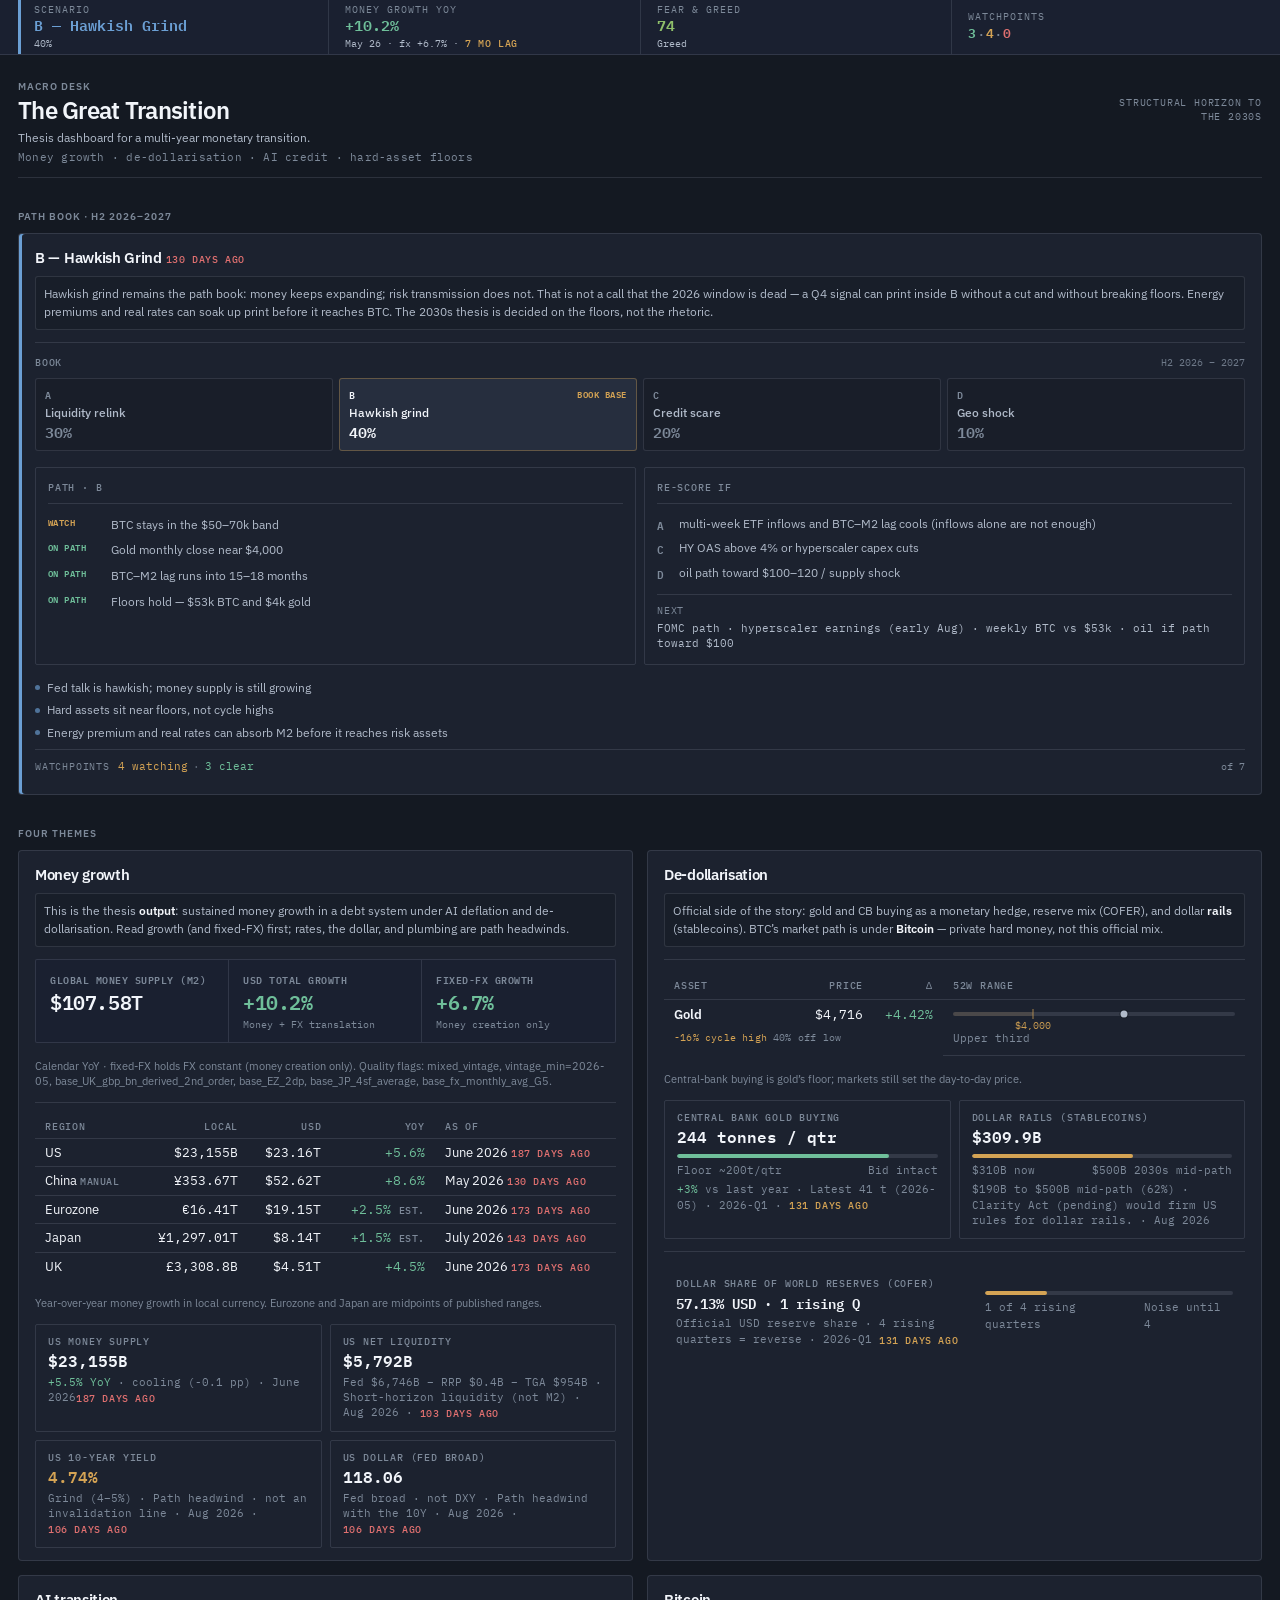
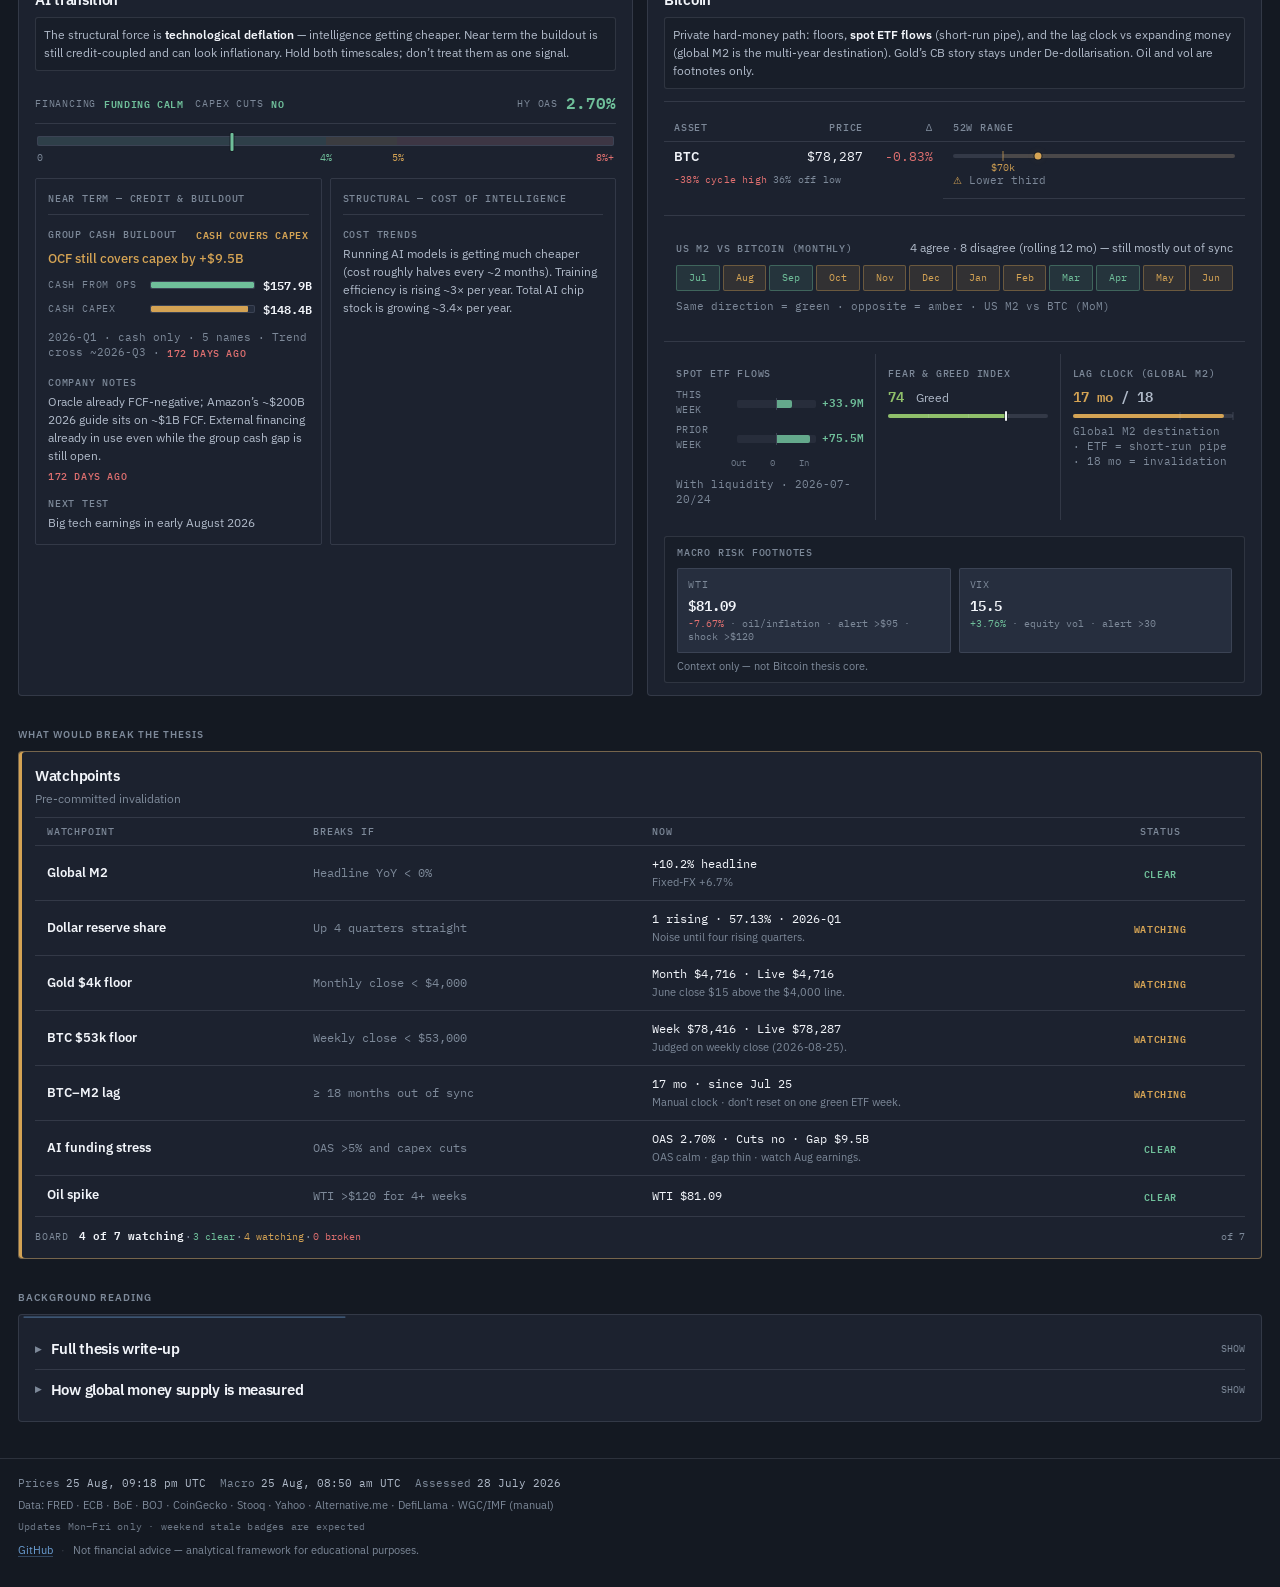
==== commit bef14860: "Match liquidity-monitor terminal chrome without merging product IA. Flatten desks, KPI strip on mone" ====
--- a/src/index.html
+++ b/src/index.html
@@ -2,7 +2,7 @@
 <html lang="en">
 <head>
   <meta charset="UTF-8" />
-  <meta name="viewport" content="width=device-width, initial-scale=1.0" />
+  <meta name="viewport" content="width=device-width, initial-scale=1.0, viewport-fit=cover" />
   <title>The Great Transition — Macro Dashboard</title>
   <meta name="description" content="Thesis-driven macro dashboard tracking The Great Transition." />
   <meta name="theme-color" content="#141922" />
@@ -41,7 +41,6 @@
       <div class="status-cell" id="s-triggers" role="button" tabindex="0" title="Jump to watchpoint board">
         <span class="status-label">Watchpoints</span>
         <span class="status-value" id="trigger-tally">—</span>
-        <span class="status-sub">jump to board</span>
       </div>
     </div>
   </header>
@@ -61,7 +60,7 @@
     </header>
 
     <div class="section-block" id="context-block" hidden>
-      <p class="section-kicker">Path book · H2 2026–2027</p>
+      <h2 class="section-kicker">Path book · H2 2026–2027</h2>
       <section class="panel" id="panel-context">
         <h2 class="panel-title" id="context-title">Scenario</h2>
         <div class="context-body" id="context-body"></div>
@@ -70,7 +69,7 @@
 
     <!-- ── Pillar desks ────────────────────────────────────────────────── -->
     <div class="section-block">
-      <p class="section-kicker">Four themes</p>
+      <h2 class="section-kicker">Four themes</h2>
       <div class="pillar-grid" id="pillar-grid">
 
         <section class="panel pillar-panel" id="pillar-monetary">
@@ -106,7 +105,7 @@
 
     <!-- ── Watchpoints board ──────────────────────────────────────────── -->
     <div class="section-block">
-      <p class="section-kicker">What would break the thesis</p>
+      <h2 class="section-kicker">What would break the thesis</h2>
       <section class="panel" id="panel-triggers">
         <h2 class="panel-title">Watchpoints</h2>
         <p class="panel-sub" id="triggers-sub">Pre-committed invalidation</p>
@@ -129,7 +128,7 @@
 
     <!-- ── Thesis Narrative (collapsible) ─────────────────────────────── -->
     <div class="section-block">
-      <p class="section-kicker">Background reading</p>
+      <h2 class="section-kicker">Background reading</h2>
       <section class="panel" id="panel-thesis">
         <details id="thesis-details">
           <summary class="thesis-summary">
--- a/src/styles.css
+++ b/src/styles.css
@@ -1,5 +1,5 @@
 /* ─── Design system: institutional research terminal ─────────────────────── */
-/* Tokens + chrome. See docs/design-contract.md. Polish pass 2.               */
+/* Tokens + chrome. See docs/design-contract.md. Sibling-chrome pass.         */
 
 *, *::before, *::after { box-sizing: border-box; margin: 0; padding: 0; }
 
@@ -18,6 +18,14 @@
   --text:         #f2f5fa;
   --text-dim:     #b0bac9;
   --text-muted:   #7d8999;
+
+  /* Sibling aliases (liquidity-monitor names → same hexes; do not rename usage) */
+  --canvas:       var(--bg);
+  --canvas-elev:  var(--bg-elevated);
+  --line:         var(--border);
+  --line-strong:  var(--border-2);
+  --text-2:       var(--text-dim);
+  --text-3:       var(--text-muted);
 
   /* Accent (chrome / links / focus — not success) */
   --accent:       #6b9fd4;
@@ -36,11 +44,12 @@
   --red-dim:      rgba(224, 112, 112, 0.35);
   --red-wash:     rgba(224, 112, 112, 0.12);
   --red-rail:     #e07070;
+  --sage:         var(--green);
+  --coral:        var(--red);
 
   /* Mid greed band + chrome helpers */
   --greed-mid:    #8fbf6a;
   --accent-ring:  rgba(107, 159, 212, 0.55);
-  --title-strip:  rgba(26, 32, 48, 0.65);
   --hover-row:    rgba(38, 46, 62, 0.45);
   --bar-shade:    rgba(0, 0, 0, 0.22);
 
@@ -55,7 +64,7 @@
 
   /* Layout rhythm */
   --content-max: 1360px;
-  --status-bar-h: 54px;
+  --status-bar-h: calc(54px + env(safe-area-inset-top, 0px));
   --page-pad-x: 18px;
   --section-gap: 32px;
   --panel-pad: 16px;
@@ -80,6 +89,8 @@
   font-size: 13px;
   scroll-behavior: smooth;
   -webkit-text-size-adjust: 100%;
+  background: var(--bg);
+  color-scheme: dark;
 }
 
 body {
@@ -88,6 +99,8 @@
   font-family: var(--sans);
   line-height: 1.5;
   padding-top: var(--status-bar-h);
+  padding-left: env(safe-area-inset-left, 0px);
+  padding-right: env(safe-area-inset-right, 0px);
   font-variant-numeric: tabular-nums;
   min-height: 100vh;
 }
@@ -120,22 +133,20 @@
 #status-bar {
   position: fixed;
   top: 0; left: 0; right: 0;
-  height: var(--status-bar-h);
-  background: color-mix(in srgb, var(--bg-elevated) 92%, transparent);
-  backdrop-filter: blur(10px);
-  -webkit-backdrop-filter: blur(10px);
+  height: auto;
+  padding-top: env(safe-area-inset-top, 0px);
+  background: var(--bg-elevated);
   border-bottom: 1px solid var(--border);
-  box-shadow: 0 1px 0 var(--bar-shade);
   z-index: 100;
 }
 
 #status-bar-inner {
   display: flex;
   align-items: stretch;
-  height: 100%;
+  height: 54px;
   max-width: var(--content-max);
   margin: 0 auto;
-  padding: 0 4px;
+  padding: 0 var(--page-pad-x);
 }
 
 .status-cell {
@@ -158,6 +169,8 @@
   color: var(--text-muted);
   white-space: nowrap;
   line-height: 1.2;
+  overflow: hidden;
+  text-overflow: ellipsis;
 }
 
 .status-value {
@@ -223,22 +236,22 @@
 
 .stale-badge {
   display: inline-block;
-  padding: 1px 5px;
-  border: 1px solid;
+  padding: 0;
+  border: 0;
   background: transparent;
   line-height: 1.3;
 }
 .stale-badge:empty { display: none; }
-.stale-amber { border-color: var(--amber-dim); color: var(--amber); background: var(--amber-wash); }
-.stale-red   { border-color: var(--red-dim);   color: var(--red);   background: var(--red-wash); }
+.stale-amber { color: var(--amber); }
+.stale-red   { color: var(--red); }
 
 .value-stale-amber { opacity: 0.7; }
 .value-stale-red   { opacity: 0.45; }
 
 .est-tag {
   display: inline-block;
-  padding: 0 4px;
-  border: 1px solid var(--border-2);
+  padding: 0;
+  border: 0;
   color: var(--text-muted);
   line-height: 1.35;
 }
@@ -246,19 +259,20 @@
 .status-chip, .tally-chip {
   display: inline-block;
   font-weight: 600;
-  padding: 1px 6px;
-  border: 1px solid;
+  padding: 0;
+  border: 0;
+  background: transparent;
   line-height: 1.35;
 }
-.chip-green { color: var(--green); border-color: var(--green-dim); background: var(--green-wash); }
-.chip-amber { color: var(--amber); border-color: var(--amber-dim); background: var(--amber-wash); }
-.chip-red   { color: var(--red);   border-color: var(--red-dim);   background: var(--red-wash); }
+.chip-green { color: var(--green); }
+.chip-amber { color: var(--amber); }
+.chip-red   { color: var(--red); }
 
 .tally-chip {
-  font-size: 12px;
-  min-width: 1.35em;
+  font-size: 13px;
+  min-width: 0;
   text-align: center;
-  padding: 1px 6px;
+  padding: 0;
 }
 .tally-sep {
   color: var(--text-muted);
@@ -277,6 +291,7 @@
   outline-offset: -2px;
 }
 #s-triggers .status-sub { color: var(--text-muted); font-size: 10px; letter-spacing: 0.04em; }
+#s-triggers .status-sub:empty { display: none; }
 
 /* ─── Layout ───────────────────────────────────────────────────────────── */
 
@@ -292,15 +307,16 @@
 .page-header {
   display: flex;
   flex-direction: column;
-  gap: 4px;
-  padding: 4px 0 14px;
+  gap: 2px;
+  padding: 2px 0 12px;
   border-bottom: 1px solid var(--border);
   min-width: 0;
 }
 
 .page-header-kicker {
-  font-family: var(--mono);
-  font-size: 10px;
+  font-family: var(--sans);
+  font-size: 10px;
+  font-weight: 600;
   text-transform: uppercase;
   letter-spacing: 0.1em;
   color: var(--text-muted);
@@ -315,11 +331,11 @@
 }
 
 .page-header-title {
-  font-size: 20px;
+  font-size: clamp(20px, 2.2vw, 24px);
   font-weight: 600;
-  letter-spacing: -0.025em;
+  letter-spacing: -0.03em;
   color: var(--text);
-  line-height: 1.2;
+  line-height: 1.15;
   overflow-wrap: anywhere;
   min-width: 0;
   flex: 1 1 auto;
@@ -364,12 +380,13 @@
 
 /* ─── Scenario context (matches pillar desk language) ─────────────────── */
 
-#panel-context {
-  border-left: 3px solid var(--amber-dim);
-}
+#panel-context.bull  { box-shadow: inset 3px 0 0 var(--green); }
+#panel-context.base  { box-shadow: inset 3px 0 0 var(--accent); }
+#panel-context.bear  { box-shadow: inset 3px 0 0 var(--amber); }
+#panel-context.tail  { box-shadow: inset 3px 0 0 var(--red); }
 
 .context-body {
-  padding: var(--stack-gap) var(--panel-pad) var(--panel-pad);
+  padding: 0;
   display: flex;
   flex-direction: column;
   gap: var(--stack-gap);
@@ -377,7 +394,7 @@
 
 /* Book strip inside desk-block */
 .context-desk {
-  padding: var(--inset-pad);
+  padding: 0;
 }
 .context-desk-head {
   display: flex;
@@ -441,13 +458,13 @@
   font-weight: 600;
   text-transform: uppercase;
   letter-spacing: 0.06em;
-  color: var(--amber);
-  border: 1px solid var(--amber-dim);
-  background: var(--amber-wash);
-  border-radius: var(--radius-xs);
-  padding: 0 4px;
+  color: var(--text-muted);
+  border: 0;
+  background: transparent;
+  padding: 0;
   line-height: 1.4;
 }
+.scenario-chip.is-active .scenario-chip-badge { color: var(--amber); }
 .scenario-chip-name {
   font-size: 12px;
   font-weight: 500;
@@ -481,8 +498,8 @@
 }
 .context-col {
   border: 1px solid var(--border);
-  border-radius: var(--radius-sm);
-  background: var(--inset-fill);
+  border-radius: var(--radius-xs);
+  background: transparent;
   padding: var(--inset-pad);
   display: flex;
   flex-direction: column;
@@ -519,16 +536,16 @@
   font-weight: 600;
   text-transform: uppercase;
   letter-spacing: 0.05em;
-  padding: 2px 5px;
-  border: 1px solid;
-  border-radius: var(--radius-xs);
+  padding: 0;
+  border: 0;
+  background: transparent;
   white-space: nowrap;
   line-height: 1.35;
-  text-align: center;
-}
-.waypoint-status.is-hit { color: var(--green); border-color: var(--green-dim); background: var(--green-wash); }
-.waypoint-status.is-approaching { color: var(--amber); border-color: var(--amber-dim); background: var(--amber-wash); }
-.waypoint-status.is-miss { color: var(--red); border-color: var(--red-dim); background: var(--red-wash); }
+  text-align: left;
+}
+.waypoint-status.is-hit { color: var(--green); }
+.waypoint-status.is-approaching { color: var(--amber); }
+.waypoint-status.is-miss { color: var(--red); }
 .waypoint-label {
   color: var(--text-dim);
   line-height: 1.4;
@@ -620,10 +637,11 @@
   flex-wrap: wrap;
   align-items: baseline;
   gap: 6px 8px;
-  padding: 8px var(--inset-pad);
-  border: 1px solid var(--border);
-  border-radius: var(--radius-sm);
-  background: var(--inset-fill);
+  padding: 8px 0;
+  border: 0;
+  border-top: 1px solid var(--border);
+  border-radius: 0;
+  background: transparent;
   font-family: var(--mono);
   font-size: 11px;
 }
@@ -659,9 +677,78 @@
   .context-split { grid-template-columns: 1fr; }
   .waypoint-row { grid-template-columns: 3.75rem 1fr; }
   .context-tally-n { margin-left: 0; width: 100%; }
-}
-
-/* Metric row under hero (borderless dual KPIs) */
+
+  .kpi-strip,
+  .kpi-strip.cols-3,
+  .kpi-strip.cols-4 {
+    grid-template-columns: repeat(2, minmax(0, 1fr));
+  }
+  .kpi { min-width: 0; overflow: hidden; padding: 10px 12px 9px; }
+  .kpi:nth-child(2n) { border-right: 0; }
+  .kpi:nth-child(n + 3) { border-top: 1px solid var(--border); }
+  .kpi:last-child:nth-child(odd) {
+    grid-column: 1 / -1;
+    border-right: 0;
+  }
+  .kpi-value { font-size: 17px; }
+  .kpi-meta { white-space: normal; overflow: visible; text-overflow: unset; }
+}
+
+/* KPI strip (sibling terminal anatomy: label / value / meta) */
+.kpi-strip {
+  display: grid;
+  grid-template-columns: repeat(3, minmax(0, 1fr));
+  gap: 0;
+  margin: 0 0 4px;
+  border: 1px solid var(--border);
+  border-radius: var(--radius-xs);
+  background: var(--bg-elevated);
+  overflow: hidden;
+}
+.kpi-strip.cols-4 { grid-template-columns: repeat(4, minmax(0, 1fr)); }
+.kpi-strip.cols-3 { grid-template-columns: repeat(3, minmax(0, 1fr)); }
+.kpi-strip.cols-2 { grid-template-columns: repeat(2, minmax(0, 1fr)); }
+.kpi {
+  display: flex;
+  flex-direction: column;
+  gap: 4px;
+  padding: 12px 14px 11px;
+  min-width: 0;
+  border-right: 1px solid var(--border);
+}
+.kpi:last-child { border-right: 0; }
+.kpi-label {
+  font-family: var(--mono);
+  font-size: 10px;
+  font-weight: 600;
+  letter-spacing: 0.05em;
+  text-transform: uppercase;
+  color: var(--text-muted);
+}
+.kpi-value {
+  font-family: var(--mono);
+  font-size: 20px;
+  font-weight: 600;
+  letter-spacing: -0.02em;
+  color: var(--text);
+  line-height: 1.15;
+  font-variant-numeric: tabular-nums;
+  min-width: 0;
+}
+.kpi-value > span { font-size: inherit; font-weight: inherit; font-family: inherit; }
+.kpi-meta {
+  font-size: 10px;
+  font-family: var(--mono);
+  color: var(--text-muted);
+  line-height: 1.3;
+  white-space: nowrap;
+  overflow: hidden;
+  text-overflow: ellipsis;
+}
+.kpi-value .est-tag,
+.kpi-value .stale-badge { font-size: 10px; font-weight: 500; }
+
+/* Metric row under hero (borderless dual KPIs) — kept for any leftover markup */
 .metric-row {
   display: grid;
   grid-template-columns: 1fr 1fr;
@@ -811,10 +898,11 @@
   flex-wrap: wrap;
   gap: var(--space-2) var(--space-3);
   align-items: center;
-  padding: var(--space-2) var(--inset-pad);
-  border: 1px solid var(--border);
-  border-radius: var(--radius-sm);
-  background: var(--inset-fill);
+  padding: var(--space-2) 0;
+  border: 0;
+  border-bottom: 1px solid var(--border);
+  border-radius: 0;
+  background: transparent;
 }
 .ai-status-item {
   display: flex;
@@ -1005,8 +1093,8 @@
 }
 .ai-col {
   border: 1px solid var(--border);
-  border-radius: var(--radius-sm);
-  background: var(--inset-fill);
+  border-radius: var(--radius-xs);
+  background: transparent;
   padding: var(--inset-pad);
   display: flex;
   flex-direction: column;
@@ -1347,9 +1435,9 @@
 }
 
 .section-kicker {
-  font-family: var(--mono);
-  font-size: 10px;
-  font-weight: 500;
+  font-family: var(--sans);
+  font-size: 10px;
+  font-weight: 600;
   text-transform: uppercase;
   letter-spacing: 0.1em;
   color: var(--text-muted);
@@ -1359,42 +1447,36 @@
 
 /* Desk / panel */
 .panel {
-  background: var(--surface);
+  background: color-mix(in srgb, var(--bg) 22%, var(--surface));
   border: 1px solid var(--border);
   border-radius: var(--radius-md);
   overflow: hidden;
+  padding: 14px 16px 12px;
+  scroll-margin-top: calc(var(--status-bar-h) + 10px);
 }
 
 .panel-title {
-  font-size: 14px;
+  font-size: 15px;
   font-weight: 600;
-  letter-spacing: -0.015em;
+  letter-spacing: -0.02em;
   color: var(--text);
-  padding: var(--title-pad-y) var(--panel-pad);
-  border-bottom: 1px solid var(--border);
-  background: var(--title-strip);
+  padding: 0 0 8px;
+  border-bottom: none;
+  background: transparent;
   line-height: 1.3;
 }
 
-/* Pillar desks: wash + semantic rail */
+/* Pillar desks: identity is title + data, not a rainbow rail */
 .pillar-panel {
   min-width: 0;
-  border-left: 3px solid transparent;
-  background:
-    linear-gradient(135deg, var(--accent-wash) 0%, transparent 46%),
-    var(--surface);
-}
-#pillar-monetary  { border-left-color: var(--accent); }
-#pillar-dedollar  { border-left-color: var(--amber); }
-#pillar-ai        { border-left-color: var(--green); }
-#pillar-hardmoney { border-left-color: var(--red-rail); }
+}
 
 .loading {
   color: var(--text-muted);
   font-family: var(--mono);
   font-size: 11px;
   font-style: normal;
-  padding: 14px var(--panel-pad);
+  padding: 8px 0;
   letter-spacing: 0.04em;
 }
 
@@ -1413,7 +1495,7 @@
   text-align: left;
   border-bottom: 1px solid var(--border);
   white-space: nowrap;
-  background: rgba(26, 32, 48, 0.4);
+  background: transparent;
 }
 
 td {
@@ -1455,10 +1537,7 @@
 /* ─── Invalidation triggers ────────────────────────────────────────────── */
 
 #panel-triggers {
-  border-left: 3px solid var(--border-2);
-  background:
-    linear-gradient(135deg, rgba(107, 159, 212, 0.05) 0%, transparent 40%),
-    var(--surface);
+  background: color-mix(in srgb, var(--bg) 22%, var(--surface));
 }
 
 #panel-triggers .panel-title {
@@ -1466,15 +1545,15 @@
   padding-bottom: 4px;
 }
 .panel-sub {
-  font-family: var(--mono);
-  font-size: 10px;
-  letter-spacing: var(--label-track);
-  text-transform: uppercase;
-  color: var(--text-muted);
-  padding: 0 var(--panel-pad) 10px;
+  font-family: var(--sans);
+  font-size: 12px;
+  letter-spacing: 0;
+  text-transform: none;
+  color: var(--text-muted);
+  padding: 0 0 10px;
   margin: 0;
   border-bottom: 1px solid var(--border);
-  line-height: 1.35;
+  line-height: 1.45;
 }
 
 .trigger-table { table-layout: fixed; width: 100%; }
@@ -1553,12 +1632,12 @@
   flex-wrap: wrap;
   align-items: baseline;
   gap: 6px 10px;
-  padding: 10px var(--panel-pad);
+  padding: 10px 0 2px;
   border-top: 1px solid var(--border);
   font-family: var(--mono);
   font-size: 11px;
   color: var(--text-dim);
-  background: var(--inset-fill);
+  background: transparent;
   line-height: 1.4;
 }
 .trigger-summary strong { color: var(--text); font-weight: 600; }
@@ -1581,9 +1660,9 @@
 }
 .trigger-sum-chip {
   font-size: 10px;
-  padding: 1px 6px;
-  border-radius: var(--radius-xs);
-  border: 1px solid var(--border);
+  padding: 0;
+  border: 0;
+  background: transparent;
 }
 
 /* ─── Pillar grid & desk internals ─────────────────────────────────────── */
@@ -1595,19 +1674,21 @@
 }
 
 .pillar-body {
-  padding: var(--stack-gap) var(--panel-pad) var(--panel-pad);
+  padding: 0;
   display: flex;
   flex-direction: column;
   gap: var(--stack-gap);
 }
 
 .desk-block {
-  border: 1px solid var(--border);
-  border-radius: var(--radius-sm);
-  background: var(--inset-fill);
-  overflow: hidden;
-}
-.desk-block table th { background: rgba(26, 32, 48, 0.55); }
+  border: 0;
+  border-top: 1px solid var(--border);
+  border-radius: 0;
+  background: transparent;
+  overflow: visible;
+  padding: 12px 0 4px;
+}
+.desk-block table th { background: transparent; }
 .desk-block .bloc-table th,
 .desk-block .bloc-table td,
 .desk-block .price-table th,
@@ -1654,9 +1735,9 @@
 .mini-grid-span { grid-column: 1 / -1; }
 
 .mini-card {
-  background: var(--surface-2);
+  background: transparent;
   border: 1px solid var(--border);
-  border-radius: var(--radius-sm);
+  border-radius: var(--radius-xs);
   padding: var(--tile-pad-y) var(--tile-pad-x);
   min-width: 0;
   display: flex;
@@ -1680,9 +1761,9 @@
 
 .mini-card-value {
   font-family: var(--mono);
-  font-size: 14px;
-  font-weight: 500;
-  line-height: 1.35;
+  font-size: 16px;
+  font-weight: 600;
+  line-height: 1.25;
   color: var(--text);
   font-variant-numeric: tabular-nums;
   word-break: break-word;
@@ -1965,23 +2046,18 @@
   font-size: 10px;
   letter-spacing: 0.02em;
   color: var(--text-muted);
-  background: var(--surface-2);
-  border: 1px solid var(--border);
-  border-radius: var(--radius-xs);
-  padding: 1px 6px;
+  background: transparent;
+  border: 0;
+  padding: 0;
   line-height: 1.35;
   white-space: nowrap;
   flex: 0 0 auto;
 }
 .range-context-chip.is-soft {
   color: var(--amber);
-  border-color: var(--amber-dim);
-  background: var(--amber-wash);
 }
 .range-context-chip.is-deep {
   color: var(--red);
-  border-color: var(--red-dim);
-  background: var(--red-wash);
 }
 
 .price-table td.asset-name {
@@ -2002,7 +2078,7 @@
 /* ─── Thesis Section ───────────────────────────────────────────────────── */
 
 #panel-thesis {
-  background: var(--surface);
+  background: color-mix(in srgb, var(--bg) 22%, var(--surface));
   position: relative;
 }
 
@@ -2024,22 +2100,22 @@
   display: flex;
   align-items: center;
   gap: 10px;
-  padding: var(--title-pad-y) var(--panel-pad);
+  padding: 10px 0;
   cursor: pointer;
-  font-size: 14px;
+  font-size: 15px;
   font-weight: 600;
   color: var(--text);
-  background: var(--title-strip);
+  background: transparent;
   user-select: none;
   list-style: none;
-  letter-spacing: -0.01em;
-  transition: background 0.12s ease;
+  letter-spacing: -0.02em;
+  transition: color 0.12s ease;
   position: relative;
   overflow: visible;
   line-height: 1.3;
 }
 .thesis-summary::-webkit-details-marker { display: none; }
-.thesis-summary:hover { background: var(--surface-2); }
+.thesis-summary:hover { color: var(--text); }
 .thesis-summary:focus-visible {
   outline: 1px solid var(--accent);
   outline-offset: -2px;
@@ -2072,7 +2148,7 @@
 details:not([open]) > summary .summary-hint::after { content: 'show'; }
 
 .thesis-body {
-  padding: 16px 18px 20px;
+  padding: 12px 0 8px;
   border-top: 1px solid var(--border);
   font-size: 13px;
   line-height: 1.7;
@@ -2140,8 +2216,8 @@
 
 #site-footer {
   border-top: 1px solid var(--border);
-  background: var(--bg-elevated);
-  padding: 14px 0 18px;
+  background: transparent;
+  padding: 16px 0 max(28px, env(safe-area-inset-bottom, 0px));
   margin-top: 0;
 }
 
@@ -2197,12 +2273,12 @@
 /* ─── Alarm panel states ───────────────────────────────────────────────── */
 
 .panel-alarm-amber {
-  border-color: var(--amber-dim);
-  box-shadow: 0 0 0 1px var(--amber-wash), 0 0 20px var(--amber-wash);
+  border-color: color-mix(in srgb, var(--amber) 42%, var(--border));
+  box-shadow: inset 3px 0 0 var(--amber);
 }
 .panel-alarm-red {
-  border-color: var(--red-dim);
-  box-shadow: 0 0 0 1px var(--red-wash), 0 0 20px var(--red-wash);
+  border-color: color-mix(in srgb, var(--red) 48%, var(--border));
+  box-shadow: inset 3px 0 0 var(--red);
 }
 
 /* ─── Responsive ───────────────────────────────────────────────────────── */
@@ -2253,7 +2329,7 @@
 
   :root {
     /* Fallback only — JS measures #status-bar and sets the real value */
-    --status-bar-h: 132px;
+    --status-bar-h: calc(148px + env(safe-area-inset-top, 0px));
     --section-gap: 20px;
     --page-pad-x: 12px;
     --stack-gap: 10px;
@@ -2264,7 +2340,6 @@
   #status-bar {
     height: auto;
     min-height: 0;
-    backdrop-filter: blur(12px);
   }
   #status-bar-inner {
     flex-wrap: wrap;
@@ -2288,19 +2363,24 @@
   }
   #s-scenario .status-value { font-size: 16px; }
 
-  #s-m2, #s-fg, #s-triggers { flex: 1 1 33.33%; }
+  #s-m2, #s-fg { flex: 1 1 50%; }
   #s-m2 { border-right: 1px solid var(--border); }
-  #s-fg { border-right: 1px solid var(--border); }
-  #s-triggers { border-right: none; }
-  .status-cell:nth-last-child(-n+3) { border-bottom: none; }
+  #s-fg { border-right: none; }
+  #s-triggers {
+    flex: 1 1 100%;
+    border-right: none;
+    border-top: 1px solid var(--border);
+  }
+  .status-cell:nth-last-child(-n+3) { border-bottom: 1px solid var(--border); }
+  #s-triggers { border-bottom: none; }
 
   .page-header {
     padding-top: 0;
     gap: 2px;
   }
   .page-header-title {
-    font-size: 17px;
-    line-height: 1.22;
+    font-size: 19px;
+    line-height: 1.2;
   }
   .page-header-sub {
     margin-top: 3px;
@@ -2317,6 +2397,21 @@
     letter-spacing: 0.07em;
     margin-top: 2px;
   }
+
+  .kpi-strip,
+  .kpi-strip.cols-3,
+  .kpi-strip.cols-4 {
+    grid-template-columns: repeat(2, minmax(0, 1fr));
+  }
+  .kpi { min-width: 0; overflow: hidden; padding: 10px 12px 9px; }
+  .kpi:nth-child(2n) { border-right: 0; }
+  .kpi:nth-child(n + 3) { border-top: 1px solid var(--border); }
+  .kpi:last-child:nth-child(odd) {
+    grid-column: 1 / -1;
+    border-right: 0;
+  }
+  .kpi-value { font-size: 17px; }
+  .kpi-meta { white-space: normal; overflow: visible; text-overflow: unset; }
 
   .hero-stat-value { font-size: 22px; }
   .mini-grid { grid-template-columns: 1fr; gap: 8px; }
@@ -2567,7 +2662,7 @@
     margin-bottom: 6px;
   }
 
-  .thesis-body { padding: 14px 12px 16px; }
+  .thesis-body { padding: 12px 0 8px; }
   .thesis-body .thesis-table,
   .thesis-body .thesis-table tbody,
   .thesis-body .thesis-table tr { display: block; width: 100%; }
@@ -2602,6 +2697,10 @@
   .footer-meta { flex-direction: column; gap: 3px; }
 }
 
+@media (max-width: 420px) {
+  :root { --status-bar-h: calc(148px + env(safe-area-inset-top, 0px)); }
+}
+
 @media (max-width: 400px) {
   .price-table tbody tr.price-row-main {
     grid-template-columns: 1fr auto;
@@ -2611,10 +2710,4 @@
   .price-table .price-row-main td:nth-child(2) { grid-column: 2; grid-row: 1; }
   .price-table .price-row-main td:nth-child(3) { grid-column: 1 / -1; grid-row: 2; text-align: left !important; }
   .price-table .price-row-main td.range-cell { grid-column: 1 / -1; grid-row: 3; }
-
-  #s-m2, #s-fg, #s-triggers { flex: 1 1 50%; }
-  #s-triggers { flex: 1 1 100%; border-top: 1px solid var(--border); }
-  .status-cell:nth-last-child(-n+3) { border-bottom: 1px solid var(--border); }
-  #s-triggers { border-bottom: none; }
-  :root { --status-bar-h: 148px; }
-}
+}
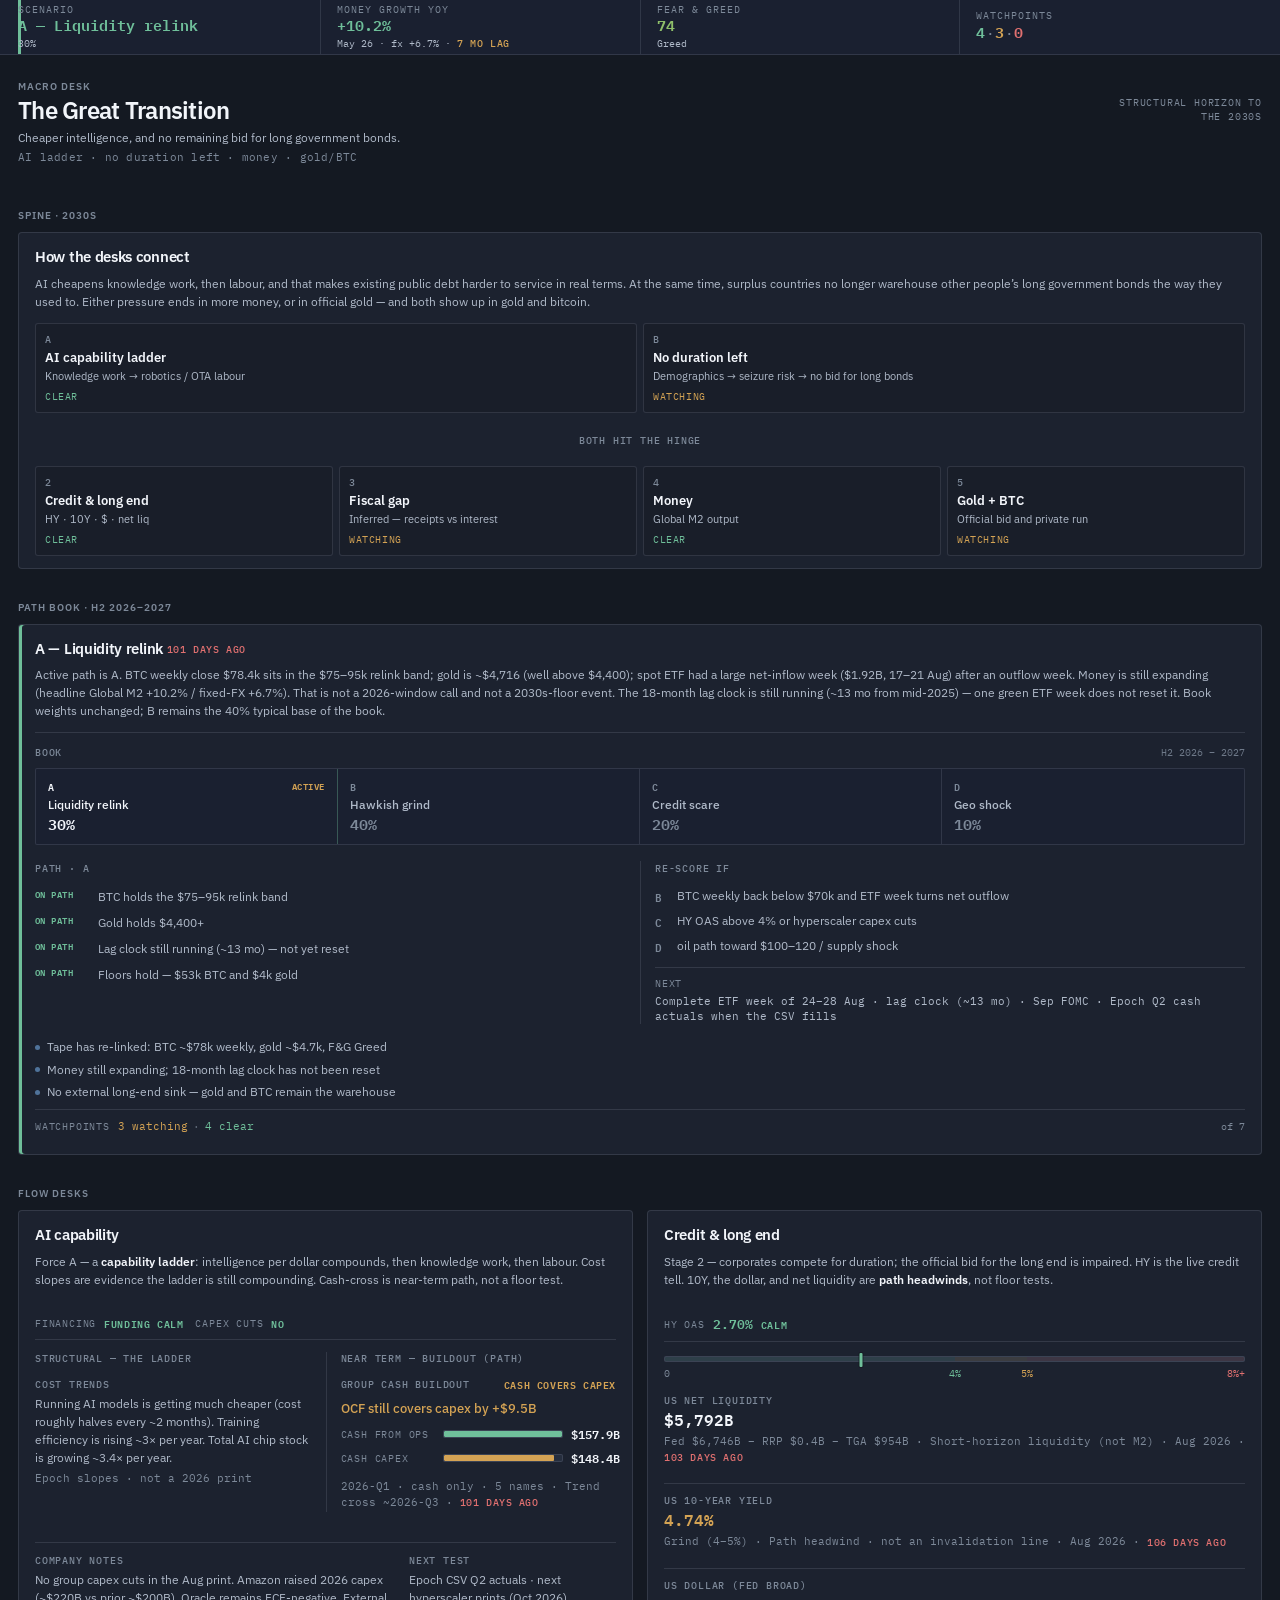
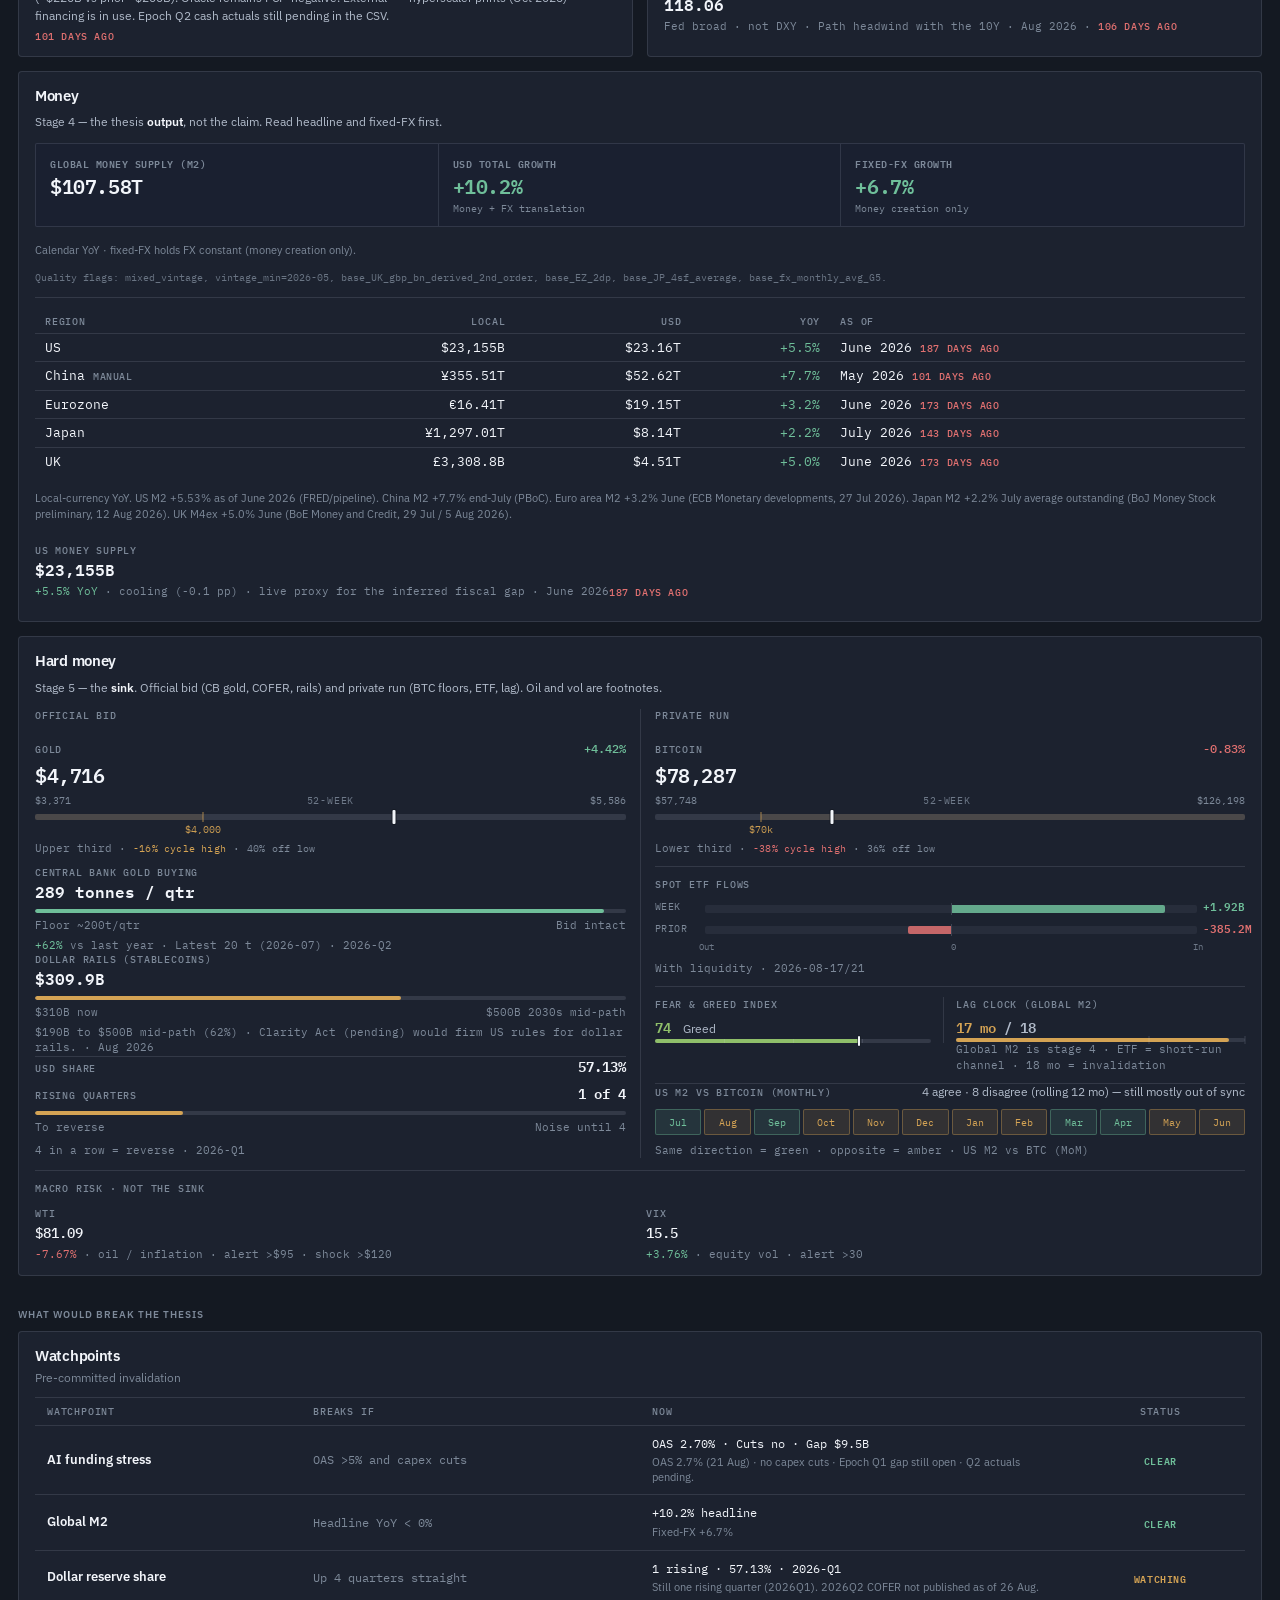
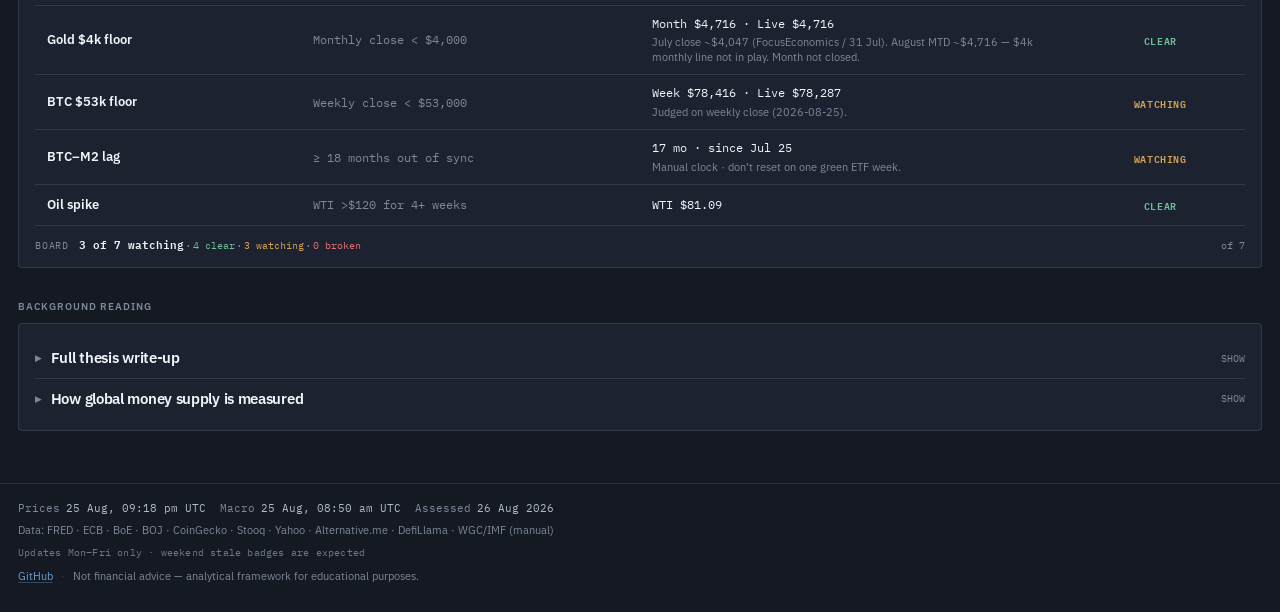
==== commit eb83392d: "Rebuild flow desks around the two-force spine. AI | Credit sit on the top row; Money and Hard money " ====
--- a/src/index.html
+++ b/src/index.html
@@ -54,10 +54,20 @@
         <span class="page-header-meta">Structural horizon to the 2030s</span>
       </div>
       <p class="page-header-sub">
-        <span class="page-header-sub-lead">Thesis dashboard for a multi-year monetary transition.</span>
-        <span class="page-header-sub-list">Money growth · de-dollarisation · AI credit · hard-asset floors</span>
+        <span class="page-header-sub-lead">Cheaper intelligence, and no remaining bid for long government bonds.</span>
+        <span class="page-header-sub-list">AI ladder · no duration left · money · gold/BTC</span>
       </p>
     </header>
+
+    <div class="section-block" id="spine-block">
+      <h2 class="section-kicker">Spine · 2030s</h2>
+      <section class="panel" id="panel-spine">
+        <h2 class="panel-title">How the desks connect</h2>
+        <div class="context-body" id="spine-body">
+          <p class="loading">Loading…</p>
+        </div>
+      </section>
+    </div>
 
     <div class="section-block" id="context-block" hidden>
       <h2 class="section-kicker">Path book · H2 2026–2027</h2>
@@ -69,32 +79,32 @@
 
     <!-- ── Pillar desks ────────────────────────────────────────────────── -->
     <div class="section-block">
-      <h2 class="section-kicker">Four themes</h2>
+      <h2 class="section-kicker">Flow desks</h2>
       <div class="pillar-grid" id="pillar-grid">
 
-        <section class="panel pillar-panel" id="pillar-monetary">
-          <h2 class="panel-title">Money growth</h2>
+        <section class="panel pillar-panel" id="pillar-ai">
+          <h2 class="panel-title">AI capability</h2>
+          <div class="pillar-body" id="pillar-ai-body">
+            <div class="loading">Loading…</div>
+          </div>
+        </section>
+
+        <section class="panel pillar-panel" id="pillar-dedollar">
+          <h2 class="panel-title">Credit &amp; long end</h2>
+          <div class="pillar-body" id="pillar-dedollar-body">
+            <div class="loading">Loading…</div>
+          </div>
+        </section>
+
+        <section class="panel pillar-panel pillar-span" id="pillar-monetary">
+          <h2 class="panel-title">Money</h2>
           <div class="pillar-body" id="pillar-monetary-body">
             <div class="loading">Loading…</div>
           </div>
         </section>
 
-        <section class="panel pillar-panel" id="pillar-dedollar">
-          <h2 class="panel-title">De-dollarisation</h2>
-          <div class="pillar-body" id="pillar-dedollar-body">
-            <div class="loading">Loading…</div>
-          </div>
-        </section>
-
-        <section class="panel pillar-panel" id="pillar-ai">
-          <h2 class="panel-title">AI transition</h2>
-          <div class="pillar-body" id="pillar-ai-body">
-            <div class="loading">Loading…</div>
-          </div>
-        </section>
-
-        <section class="panel pillar-panel" id="pillar-hardmoney">
-          <h2 class="panel-title">Bitcoin</h2>
+        <section class="panel pillar-panel pillar-span" id="pillar-hardmoney">
+          <h2 class="panel-title">Hard money</h2>
           <div class="pillar-body" id="pillar-hardmoney-body">
             <div class="loading">Loading…</div>
           </div>
--- a/src/styles.css
+++ b/src/styles.css
@@ -159,7 +159,8 @@
   border-right: 1px solid var(--border);
   min-width: 0;
 }
-.status-cell:last-child { border-right: none; }
+.status-cell:first-child { padding-left: 0; }
+.status-cell:last-child { border-right: none; padding-right: 0; }
 
 .status-label {
   font-family: var(--mono);
@@ -269,7 +270,7 @@
 .chip-red   { color: var(--red); }
 
 .tally-chip {
-  font-size: 13px;
+  font-size: 15px;
   min-width: 0;
   text-align: center;
   padding: 0;
@@ -309,7 +310,7 @@
   flex-direction: column;
   gap: 2px;
   padding: 2px 0 12px;
-  border-bottom: 1px solid var(--border);
+  border-bottom: none;
   min-width: 0;
 }
 
@@ -421,22 +422,26 @@
 .scenario-strip {
   display: grid;
   grid-template-columns: repeat(4, minmax(0, 1fr));
-  gap: 6px;
+  gap: 0;
+  border: 1px solid var(--border);
+  border-radius: var(--radius-xs);
+  background: var(--bg-elevated);
+  overflow: hidden;
 }
 .scenario-chip {
   display: flex;
   flex-direction: column;
   gap: 3px;
-  padding: 8px 9px;
-  border: 1px solid var(--border);
-  border-radius: var(--radius-sm);
-  background: rgba(20, 25, 34, 0.35);
+  padding: 10px 12px;
+  border: 0;
+  border-right: 1px solid var(--border);
+  border-radius: 0;
+  background: transparent;
   min-width: 0;
-  transition: border-color 0.12s ease, background 0.12s ease;
-}
+}
+.scenario-chip:last-child { border-right: 0; }
 .scenario-chip.is-active {
-  background: var(--surface-2);
-  border-color: var(--border-2);
+  background: transparent;
 }
 .scenario-chip-top {
   display: flex;
@@ -496,16 +501,22 @@
   grid-template-columns: 1fr 1fr;
   gap: var(--space-2);
 }
+.context-split { gap: 0; }
 .context-col {
-  border: 1px solid var(--border);
-  border-radius: var(--radius-xs);
+  border: 0;
+  border-radius: 0;
   background: transparent;
-  padding: var(--inset-pad);
+  padding: 0;
   display: flex;
   flex-direction: column;
   gap: var(--stack-gap);
   min-width: 0;
 }
+.context-split > .context-col + .context-col {
+  border-left: 1px solid var(--border);
+  padding-left: 14px;
+}
+.context-split > .context-col:first-child { padding-right: 14px; }
 .context-col-title {
   font-family: var(--mono);
   font-size: 10px;
@@ -513,8 +524,8 @@
   text-transform: uppercase;
   letter-spacing: var(--label-track);
   color: var(--text-muted);
-  padding-bottom: var(--space-2);
-  border-bottom: 1px solid var(--border);
+  padding-bottom: 0;
+  border-bottom: none;
   margin: 0;
 }
 
@@ -667,14 +678,9 @@
 }
 
 @media (max-width: 700px) {
-  .scenario-strip {
-    grid-template-columns: 1fr 1fr;
-    gap: 6px;
-  }
   .scenario-chip { padding: 7px 8px; }
   .scenario-chip-name { white-space: normal; }
   .scenario-chip-p { font-size: 14px; }
-  .context-split { grid-template-columns: 1fr; }
   .waypoint-row { grid-template-columns: 3.75rem 1fr; }
   .context-tally-n { margin-left: 0; width: 100%; }
 
@@ -898,6 +904,7 @@
   flex-wrap: wrap;
   gap: var(--space-2) var(--space-3);
   align-items: center;
+  min-height: 32px;
   padding: var(--space-2) 0;
   border: 0;
   border-bottom: 1px solid var(--border);
@@ -920,9 +927,10 @@
 }
 .ai-status-v {
   font-family: var(--mono);
-  font-size: 16px;
+  font-size: 13px;
   font-weight: 600;
   font-variant-numeric: tabular-nums;
+  line-height: 1.35;
 }
 
 /* HY OAS zone gauge (0–8% scale; labels sit on zone edges) */
@@ -930,12 +938,12 @@
   display: flex;
   flex-direction: column;
   gap: 6px;
-  padding: 0 2px;
+  padding: 2px 0 0;
 }
 .oas-gauge-track {
   position: relative;
   display: flex;
-  height: 10px;
+  height: 6px;
   border-radius: var(--radius-xs);
   overflow: visible;
   border: 1px solid var(--border);
@@ -950,7 +958,7 @@
   position: absolute;
   top: -4px;
   width: 3px;
-  height: 18px;
+  height: 14px;
   transform: translateX(-50%);
   border-radius: 1px;
   background: var(--text);
@@ -1089,18 +1097,122 @@
 .ai-split {
   display: grid;
   grid-template-columns: 1fr 1fr;
+  gap: 0;
+  align-items: stretch;
+  flex: 0 0 auto;
+}
+.ai-split > .ai-col + .ai-col {
+  border-left: 1px solid var(--border);
+  padding-left: 14px;
+}
+.ai-split > .ai-col:first-child { padding-right: 14px; }
+/* Path tape under the AI split — not inside Near term, so the two columns stay even */
+.ai-foot,
+.hm-foot {
+  display: grid;
+  gap: 8px var(--space-3);
+}
+.ai-foot {
+  grid-template-columns: 1.4fr 0.8fr;
+  margin-top: auto;
+  padding-top: 10px;
+  border-top: 1px solid var(--border);
+}
+.hm-foot {
+  grid-template-columns: 1fr 1fr;
+  margin-top: auto;
+  padding-top: 10px;
+  border-top: 1px solid var(--border);
+  border-radius: 0;
+  background: transparent;
+}
+.ai-foot .field,
+.hm-foot .field { min-width: 0; }
+.desk-foot-kicker {
+  grid-column: 1 / -1;
+  font-family: var(--mono);
+  font-size: 10px;
+  font-weight: 500;
+  text-transform: uppercase;
+  letter-spacing: var(--label-track);
+  color: var(--text-muted);
+  padding-bottom: 2px;
+}
+/* Keep AI | Credit status bars on one line: same lead block height */
+#pillar-ai-body > .desk-footnote--lead,
+#pillar-dedollar-body > .desk-footnote--lead {
+  min-height: 3.6em;
+}
+
+/* Hard money: Official | Private. Tables need more width than AI's text split,
+   so this pair stacks at 900px (with the outer desk grid), not 700px. */
+.hm-split {
+  gap: 0;
+  align-items: stretch;
+  flex: 1 1 auto;
+}
+.hm-split .ai-col {
+  height: 100%;
+}
+.hm-stack {
+  display: flex;
+  flex-direction: column;
+  flex: 1 1 auto;
+  min-width: 0;
+  gap: 0;
+}
+.hm-stack > * {
+  padding: 10px 0;
+  border-top: 1px solid var(--border);
+  min-width: 0;
+}
+.hm-stack > *:first-child {
+  border-top: none;
+  padding-top: 6px;
+}
+.hm-stack > *:last-child { padding-bottom: 0; }
+.hm-stack .mini-card {
+  border: 0;
+  border-radius: 0;
+  padding: 0;
+  background: transparent;
+}
+.hm-stack .mini-card:hover { border-color: transparent; }
+.hm-stack .cofer-strip {
+  padding: 0;
   gap: var(--space-2);
 }
+.hm-stack .tx-strip { padding: 0; }
+.hm-stack .tx-months { flex-wrap: wrap; }
+.hm-stack .tx-month { flex: 1 1 2.4rem; }
+.hm-stack .price-table th,
+.hm-stack .price-table td {
+  padding-left: 0;
+  padding-right: 0;
+}
+.hm-pair {
+  display: grid;
+  grid-template-columns: 1fr 1fr;
+  gap: 0 12px;
+  align-items: start;
+}
+.hm-pair > :first-child {
+  padding-right: 12px;
+  border-right: 1px solid var(--border);
+}
+.hm-stack .btc-cell-label { margin-bottom: 6px; }
 .ai-col {
-  border: 1px solid var(--border);
-  border-radius: var(--radius-xs);
+  border: 0;
+  border-radius: 0;
   background: transparent;
-  padding: var(--inset-pad);
+  padding: 0;
   display: flex;
   flex-direction: column;
   gap: var(--stack-gap);
   min-width: 0;
-}
+  height: 100%;
+}
+h3.ai-col-title,
 .ai-col-title {
   font-family: var(--mono);
   font-size: 10px;
@@ -1108,9 +1220,10 @@
   text-transform: uppercase;
   letter-spacing: var(--label-track);
   color: var(--text-muted);
-  padding-bottom: var(--space-2);
-  border-bottom: 1px solid var(--border);
+  padding-bottom: 0;
+  border-bottom: none;
   margin: 0;
+  line-height: 1.3;
 }
 .field-stack {
   display: flex;
@@ -1170,115 +1283,62 @@
   color: var(--text-dim);
   font-size: 12px;
   line-height: 1.5;
-  padding: var(--space-2) var(--space-2);
-  border: 1px solid var(--border);
-  border-radius: var(--radius-sm);
-  background: var(--inset-fill);
+  padding: 0;
+  border: 0;
+  border-radius: 0;
+  background: transparent;
 }
 .desk-footnote--lead strong {
   color: var(--text);
   font-weight: 600;
 }
-
-/* COFER full-width strip under the two primary de-dollar cards */
+.desk-footnote--flags {
+  font-family: var(--mono);
+  font-size: 10px;
+  opacity: 0.8;
+  line-height: 1.4;
+}
+/* Credit is a half-width desk: stack the three path headwinds so they read as a list */
+#pillar-dedollar-body .mini-grid {
+  grid-template-columns: 1fr;
+}
+
+/* COFER: labeled fragments, not a nameless split */
 .cofer-strip {
-  padding: var(--inset-pad);
-  display: grid;
-  grid-template-columns: 1.2fr 1fr;
-  gap: var(--space-3);
-  align-items: center;
-}
-.cofer-strip-label {
+  padding: 0;
+  display: flex;
+  flex-direction: column;
+  gap: var(--space-2);
+}
+.cofer-kv {
+  display: flex;
+  align-items: baseline;
+  justify-content: space-between;
+  gap: 8px;
+}
+.cofer-k {
   font-family: var(--mono);
   font-size: 10px;
   font-weight: 500;
   text-transform: uppercase;
   letter-spacing: var(--label-track);
   color: var(--text-muted);
-  margin-bottom: 3px;
-}
-.cofer-strip-value {
+}
+.cofer-v {
   font-family: var(--mono);
   font-size: 14px;
   font-weight: 600;
   color: var(--text);
   line-height: 1.3;
+  font-variant-numeric: tabular-nums;
 }
 .cofer-strip-meta {
   font-size: 11px;
   font-family: var(--mono);
   color: var(--text-muted);
-  margin-top: 4px;
   line-height: 1.4;
 }
 .cofer-strip-meter .meter-block { margin: 0; }
-
-@media (max-width: 700px) {
-  .cofer-strip {
-    grid-template-columns: 1fr;
-    gap: var(--space-2);
-  }
-}
-
-/* WTI / VIX demoted to compact risk footnotes */
-.risk-footnote {
-  border: 1px solid var(--border);
-  border-radius: var(--radius-sm);
-  background: var(--inset-fill);
-  padding: var(--space-2) var(--inset-pad);
-}
-.risk-footnote-label {
-  font-family: var(--mono);
-  font-size: 10px;
-  font-weight: 500;
-  text-transform: uppercase;
-  letter-spacing: var(--label-track);
-  color: var(--text-muted);
-  margin-bottom: var(--space-2);
-}
-.risk-footnote-items {
-  display: grid;
-  grid-template-columns: 1fr 1fr;
-  gap: var(--space-2);
-}
-.risk-chip {
-  border: 1px solid var(--border);
-  border-radius: var(--radius-xs);
-  background: var(--surface-2);
-  padding: 8px 10px;
-  display: flex;
-  flex-direction: column;
-  gap: 2px;
-  min-width: 0;
-}
-.risk-chip.is-alert {
-  border-color: var(--amber-dim);
-  background: var(--amber-wash);
-}
-.risk-chip-k {
-  font-family: var(--mono);
-  font-size: 10px;
-  text-transform: uppercase;
-  letter-spacing: var(--label-track);
-  color: var(--text-muted);
-}
-.risk-chip-v {
-  font-family: var(--mono);
-  font-size: 14px;
-  font-weight: 600;
-  color: var(--text);
-  font-variant-numeric: tabular-nums;
-}
-.risk-chip-m {
-  font-size: 10px;
-  font-family: var(--mono);
-  color: var(--text-muted);
-  line-height: 1.35;
-}
-.risk-footnote-note { margin-top: 6px; }
-@media (max-width: 700px) {
-  .risk-footnote-items { grid-template-columns: 1fr; }
-}
 
 /* Unified Bitcoin signal strip (lag / ETF / mood) */
 .btc-signal-strip {
@@ -1339,7 +1399,7 @@
 }
 .flow-row {
   display: grid;
-  grid-template-columns: 4.2rem 1fr 3.2rem;
+  grid-template-columns: 3.4rem 1fr 3.2rem;
   gap: 6px;
   align-items: center;
   min-width: 0;
@@ -1350,6 +1410,7 @@
   color: var(--text-muted);
   text-transform: uppercase;
   letter-spacing: 0.04em;
+  white-space: nowrap;
 }
 .flow-row-val {
   font-family: var(--mono);
@@ -1404,7 +1465,7 @@
   font-family: var(--mono);
   font-size: 9px;
   color: var(--text-muted);
-  padding: 0 4.2rem 0 4.2rem;
+  padding: 0 3.2rem 0 3.4rem;
   margin-top: -1px;
   opacity: 0.85;
 }
@@ -1417,15 +1478,10 @@
     border-bottom: 1px solid var(--border);
   }
   .btc-cell:last-child { border-bottom: none; }
-  .flow-axis { padding: 0; }
 }
 
 /* Trigger board summary */
 /* .trigger-summary base styles live with #panel-triggers (desk tally strip) */
-
-@media (max-width: 700px) {
-  .ai-split { grid-template-columns: 1fr; }
-}
 
 /* Section blocks: kicker + content as a unit */
 .section-block {
@@ -1469,6 +1525,8 @@
 /* Pillar desks: identity is title + data, not a rainbow rail */
 .pillar-panel {
   min-width: 0;
+  display: flex;
+  flex-direction: column;
 }
 
 .loading {
@@ -1671,6 +1729,77 @@
   display: grid;
   grid-template-columns: 1fr 1fr;
   gap: 14px;
+  align-items: stretch;
+}
+/* Money and Hard money are fat rows; AI | Credit stay the 2-col top pair */
+.pillar-span { grid-column: 1 / -1; }
+
+/* Spine map — two inflows then stages 2–5; reuse chip/border tokens */
+.spine-inflows,
+.spine-stages {
+  display: grid;
+  grid-template-columns: 1fr 1fr;
+  gap: 6px;
+}
+.spine-stages {
+  grid-template-columns: repeat(4, minmax(0, 1fr));
+}
+.spine-hinge {
+  font-family: var(--mono);
+  font-size: 10px;
+  font-weight: 500;
+  text-transform: uppercase;
+  letter-spacing: var(--label-track);
+  color: var(--text-muted);
+  text-align: center;
+  margin: 8px 0 6px;
+}
+.spine-cell {
+  display: flex;
+  flex-direction: column;
+  align-items: flex-start;
+  gap: 3px;
+  padding: 8px 9px;
+  border: 1px solid var(--border);
+  border-radius: var(--radius-sm);
+  background: rgba(20, 25, 34, 0.35);
+  min-width: 0;
+  text-align: left;
+  cursor: pointer;
+  color: inherit;
+  font: inherit;
+  width: 100%;
+}
+.spine-cell:hover { border-color: var(--border-2); background: var(--surface-2); }
+.spine-cell:focus-visible {
+  outline: 1px solid var(--accent);
+  outline-offset: 2px;
+}
+.spine-cell-id {
+  font-family: var(--mono);
+  font-size: 10px;
+  font-weight: 500;
+  text-transform: uppercase;
+  letter-spacing: var(--label-track);
+  color: var(--text-muted);
+}
+.spine-cell-title {
+  font-size: 13px;
+  font-weight: 600;
+  color: var(--text);
+  line-height: 1.25;
+}
+.spine-cell-sub {
+  font-size: 11px;
+  color: var(--text-dim);
+  line-height: 1.35;
+}
+.spine-cell-st {
+  font-family: var(--mono);
+  font-size: 10px;
+  text-transform: uppercase;
+  letter-spacing: 0.06em;
+  margin-top: 2px;
 }
 
 .pillar-body {
@@ -1678,6 +1807,8 @@
   display: flex;
   flex-direction: column;
   gap: var(--stack-gap);
+  flex: 1 1 auto;
+  min-height: 0;
 }
 
 .desk-block {
@@ -1736,17 +1867,20 @@
 
 .mini-card {
   background: transparent;
-  border: 1px solid var(--border);
-  border-radius: var(--radius-xs);
-  padding: var(--tile-pad-y) var(--tile-pad-x);
+  border: 0;
+  border-radius: 0;
+  padding: 10px 0;
   min-width: 0;
   display: flex;
   flex-direction: column;
   gap: 3px;
-  transition: border-color 0.12s ease;
-}
-@media (hover: hover) {
-  .mini-card:hover { border-color: var(--border-2); }
+}
+#pillar-dedollar-body .mini-card {
+  border-top: 1px solid var(--border);
+}
+#pillar-dedollar-body .mini-card:first-child {
+  border-top: 0;
+  padding-top: 0;
 }
 
 .mini-card-label {
@@ -1787,7 +1921,7 @@
 }
 .mini-card .meter-block { margin-top: 4px; }
 
-.bloc-table { font-size: 12px; }
+.bloc-table { font-size: 12px; font-family: var(--mono); }
 .bloc-table th, .bloc-table td { padding: 4px 8px; }
 .bloc-table th:nth-child(4),
 .bloc-table td:nth-child(4) { white-space: nowrap; }
@@ -1810,6 +1944,83 @@
 /* ─── Range / gauges / clocks ──────────────────────────────────────────── */
 
 .range-wrap { position: relative; min-width: 0; padding: 2px 0; }
+
+/* Quote-page last print + 52-week range (Yahoo / DES pattern, not a table) */
+.asset-quote {
+  display: flex;
+  flex-direction: column;
+  gap: 6px;
+  min-width: 0;
+}
+.asset-quote-head {
+  display: flex;
+  align-items: baseline;
+  justify-content: space-between;
+  gap: 8px;
+}
+.asset-quote-name {
+  font-family: var(--mono);
+  font-size: 10px;
+  font-weight: 500;
+  text-transform: uppercase;
+  letter-spacing: var(--label-track);
+  color: var(--text-muted);
+}
+.asset-quote-chg {
+  font-family: var(--mono);
+  font-size: 12px;
+  font-weight: 500;
+  font-variant-numeric: tabular-nums;
+}
+.asset-quote-px {
+  font-family: var(--mono);
+  font-size: 20px;
+  font-weight: 600;
+  font-variant-numeric: tabular-nums;
+  letter-spacing: -0.02em;
+  line-height: 1.15;
+  color: var(--text);
+}
+.asset-quote-range { min-width: 0; }
+.asset-quote-ends {
+  display: flex;
+  justify-content: space-between;
+  align-items: baseline;
+  gap: 8px;
+  font-family: var(--mono);
+  font-size: 10px;
+  color: var(--text-muted);
+  font-variant-numeric: tabular-nums;
+  margin-bottom: 4px;
+}
+.asset-quote-range-k {
+  text-transform: uppercase;
+  letter-spacing: var(--label-track);
+  opacity: 0.85;
+}
+.asset-quote .range-track {
+  height: 6px;
+  margin: 0;
+}
+.asset-quote-meta {
+  font-family: var(--mono);
+  font-size: 11px;
+  color: var(--text-muted);
+  line-height: 1.4;
+}
+.asset-quote-meta .range-context-chip { margin-right: 0; }
+.range-marker {
+  position: absolute;
+  top: -4px;
+  width: 3px;
+  height: 14px;
+  transform: translateX(-50%);
+  border-radius: 1px;
+  background: var(--text);
+  box-shadow: 0 0 0 1px rgba(20, 25, 34, 0.7);
+  z-index: 2;
+}
+.range-marker.is-alert { background: var(--amber); }
 .range-mark-row {
   position: relative;
   height: 11px;
@@ -2080,17 +2291,6 @@
 #panel-thesis {
   background: color-mix(in srgb, var(--bg) 22%, var(--surface));
   position: relative;
-}
-
-/* Traveling accent ring (JS-drawn SVG) — full panel perimeter, inset */
-#panel-thesis > .thesis-ring {
-  position: absolute;
-  inset: 0;
-  width: 100%;
-  height: 100%;
-  pointer-events: none;
-  z-index: 3;
-  overflow: visible;
 }
 
 #panel-thesis details { border-top: 1px solid var(--border); }
@@ -2209,13 +2409,12 @@
 @media (prefers-reduced-motion: reduce) {
   .thesis-summary .summary-chevron { transition: none; }
   .fg-bar-fill { transition: none; }
-  #panel-thesis > .thesis-ring path { animation: none !important; }
 }
 
 /* ─── Footer ───────────────────────────────────────────────────────────── */
 
 #site-footer {
-  border-top: 1px solid var(--border);
+  border-top: none;
   background: transparent;
   padding: 16px 0 max(28px, env(safe-area-inset-bottom, 0px));
   margin-top: 0;
@@ -2224,7 +2423,8 @@
 .footer-inner {
   max-width: var(--content-max);
   margin: 0 auto;
-  padding: 0 var(--page-pad-x);
+  padding: 16px var(--page-pad-x) 0;
+  border-top: 1px solid var(--border);
   display: flex;
   flex-direction: column;
   gap: 6px;
@@ -2272,10 +2472,6 @@
 
 /* ─── Alarm panel states ───────────────────────────────────────────────── */
 
-.panel-alarm-amber {
-  border-color: color-mix(in srgb, var(--amber) 42%, var(--border));
-  box-shadow: inset 3px 0 0 var(--amber);
-}
 .panel-alarm-red {
   border-color: color-mix(in srgb, var(--red) 48%, var(--border));
   box-shadow: inset 3px 0 0 var(--red);
@@ -2285,6 +2481,47 @@
 
 @media (max-width: 900px) {
   .pillar-grid { grid-template-columns: 1fr; }
+  .ai-split,
+  .ai-split.hm-split { grid-template-columns: 1fr; }
+  .ai-split > .ai-col:first-child { padding-right: 0; }
+  .ai-split > .ai-col + .ai-col {
+    border-left: none;
+    padding-left: 0;
+    border-top: 1px solid var(--border);
+    padding-top: 12px;
+    margin-top: 12px;
+  }
+  .ai-foot,
+  .hm-foot { grid-template-columns: 1fr; }
+  .hm-pair { grid-template-columns: 1fr; }
+  .hm-pair > :first-child {
+    padding-right: 0;
+    border-right: none;
+    padding-bottom: 10px;
+    border-bottom: 1px solid var(--border);
+    margin-bottom: 10px;
+  }
+  .context-split { grid-template-columns: 1fr; }
+  .context-split > .context-col:first-child { padding-right: 0; }
+  .context-split > .context-col + .context-col {
+    border-left: none;
+    padding-left: 0;
+    border-top: 1px solid var(--border);
+    padding-top: 12px;
+    margin-top: 12px;
+  }
+  .scenario-strip { grid-template-columns: 1fr 1fr; }
+  .scenario-chip:nth-child(2n) { border-right: 0; }
+  .scenario-chip:nth-child(-n+2) { border-bottom: 1px solid var(--border); }
+  .spine-stages { grid-template-columns: 1fr 1fr; }
+  /* Credit is full-width here: 2+1 uses the width instead of a tall stack */
+  #pillar-dedollar-body .mini-grid { grid-template-columns: 1fr 1fr; gap: 8px 16px; }
+  #pillar-dedollar-body .mini-card { border-top: none; padding: 8px 0; }
+  #pillar-dedollar-body .mini-card:last-child {
+    grid-column: 1 / -1;
+    border-top: 1px solid var(--border);
+    padding-top: 10px;
+  }
 
   /* Horizon sits under the theme list (not stranded beside the title) */
   .page-header {
@@ -2353,6 +2590,8 @@
     padding: 8px 12px;
     gap: 2px;
   }
+  .status-cell:first-child { padding-left: 12px; }
+  .status-cell:last-child { padding-right: 12px; }
   .status-cell:nth-child(odd) { border-right: 1px solid var(--border); }
 
   #s-scenario {
@@ -2415,8 +2654,10 @@
 
   .hero-stat-value { font-size: 22px; }
   .mini-grid { grid-template-columns: 1fr; gap: 8px; }
+  #pillar-dedollar-body .mini-grid { grid-template-columns: 1fr; }
+  #pillar-dedollar-body .mini-card:last-child { grid-column: auto; }
   .mini-grid-span { grid-column: auto; }
-  .mini-card { padding: 10px 12px; }
+  .mini-card { padding: 10px 0; }
   .mini-card-sub {
     overflow-wrap: anywhere;
     line-height: 1.35;
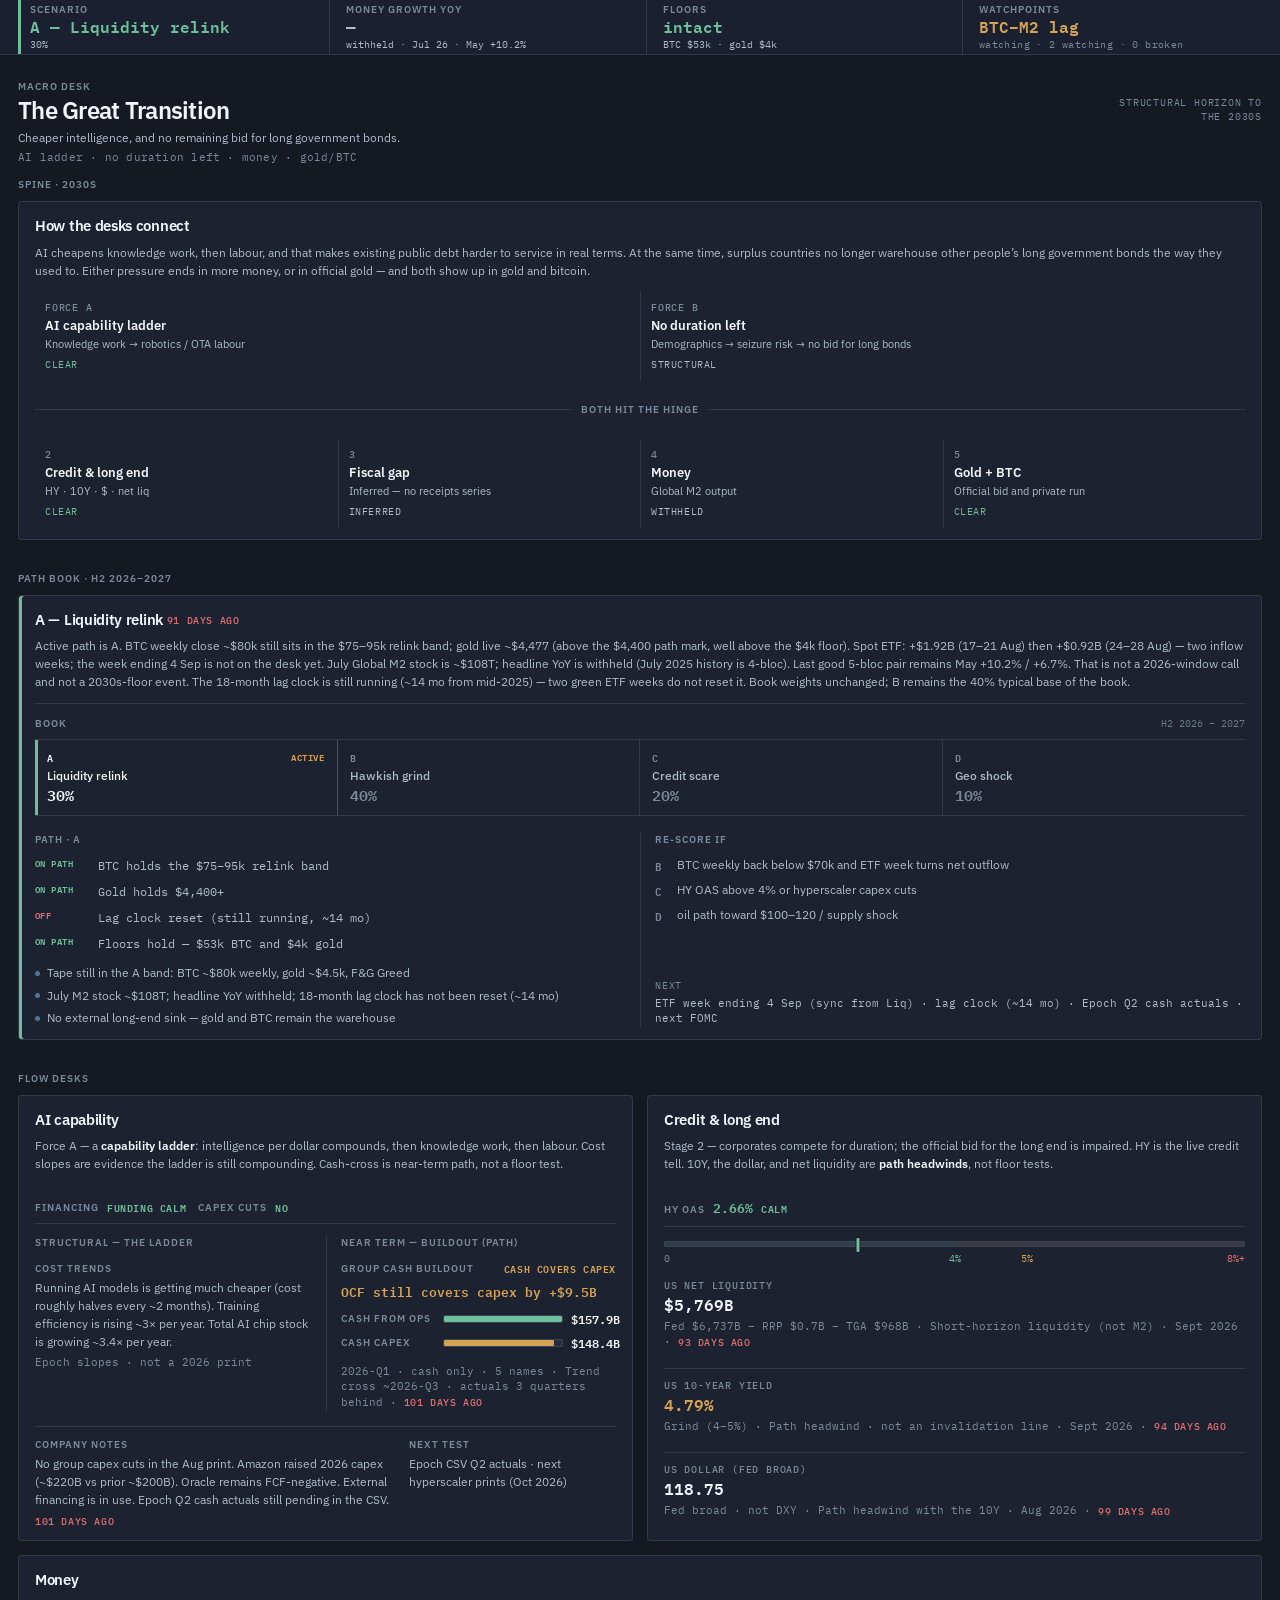
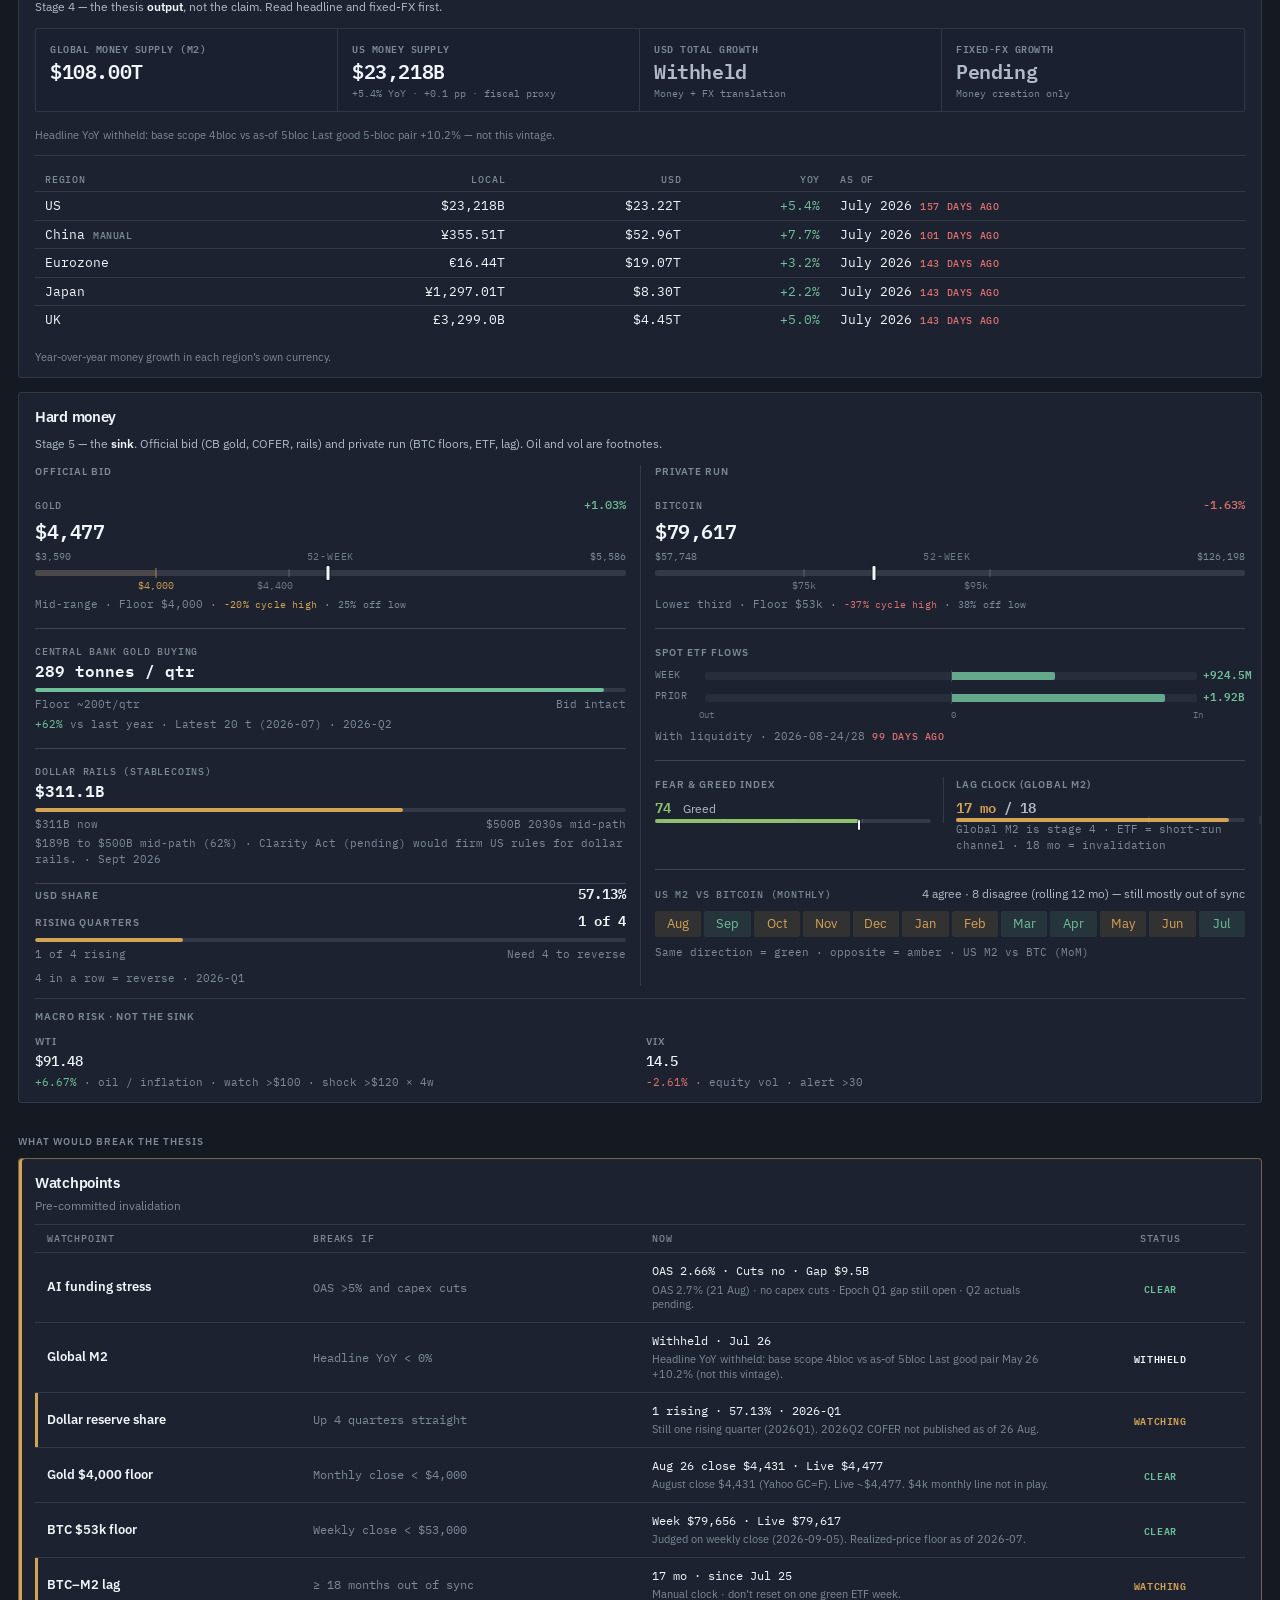
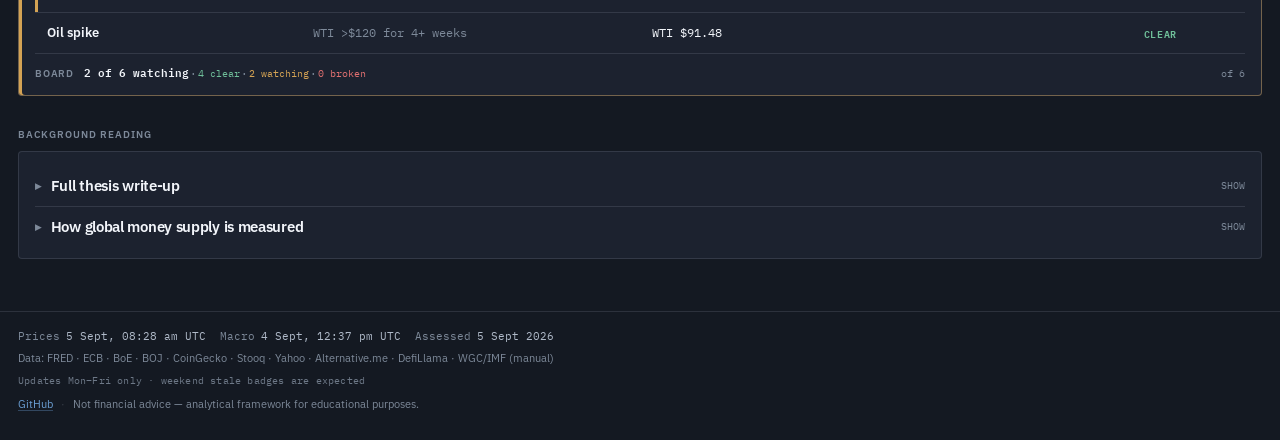
==== commit 83d60b93: "Stop the desk lying on floors and money growth, and add hard-money desk tips. Withhold Global M2 YoY" ====
--- a/src/index.html
+++ b/src/index.html
@@ -33,14 +33,15 @@
         <span class="status-value" id="m2-yoy">—</span>
         <span class="status-sub" id="m2-sub"></span>
       </div>
-      <div class="status-cell" id="s-fg">
-        <span class="status-label">Fear &amp; Greed</span>
-        <span class="status-value" id="fg-value">—</span>
-        <span class="status-sub" id="fg-class"></span>
+      <div class="status-cell" id="s-floors">
+        <span class="status-label">Floors</span>
+        <span class="status-value" id="floor-value">—</span>
+        <span class="status-sub" id="floor-sub"></span>
       </div>
       <div class="status-cell" id="s-triggers" role="button" tabindex="0" title="Jump to watchpoint board">
         <span class="status-label">Watchpoints</span>
         <span class="status-value" id="trigger-tally">—</span>
+        <span class="status-sub" id="trigger-sub"></span>
       </div>
     </div>
   </header>
--- a/src/styles.css
+++ b/src/styles.css
@@ -135,6 +135,8 @@
   top: 0; left: 0; right: 0;
   height: auto;
   padding-top: env(safe-area-inset-top, 0px);
+  padding-left: env(safe-area-inset-left, 0px);
+  padding-right: env(safe-area-inset-right, 0px);
   background: var(--bg-elevated);
   border-bottom: 1px solid var(--border);
   z-index: 100;
@@ -161,10 +163,13 @@
 }
 .status-cell:first-child { padding-left: 0; }
 .status-cell:last-child { border-right: none; padding-right: 0; }
+/* Command rail is 3px inset; keep copy off it (first cell is pad-left 0). */
+#s-scenario { padding-left: 12px; }
 
 .status-label {
-  font-family: var(--mono);
-  font-size: 10px;
+  font-family: var(--sans);
+  font-size: 10px;
+  font-weight: 600;
   text-transform: uppercase;
   letter-spacing: 0.1em;
   color: var(--text-muted);
@@ -176,7 +181,7 @@
 
 .status-value {
   font-family: var(--mono);
-  font-size: 15px;
+  font-size: 16px;
   font-weight: 600;
   white-space: nowrap;
   line-height: 1.25;
@@ -268,9 +273,10 @@
 .chip-green { color: var(--green); }
 .chip-amber { color: var(--amber); }
 .chip-red   { color: var(--red); }
+.chip-unknown { color: var(--text-muted); }
 
 .tally-chip {
-  font-size: 15px;
+  font-size: 16px;
   min-width: 0;
   text-align: center;
   padding: 0;
@@ -309,9 +315,11 @@
   display: flex;
   flex-direction: column;
   gap: 2px;
-  padding: 2px 0 12px;
+  padding: 2px 0 0;
   border-bottom: none;
   min-width: 0;
+  /* One line of space before Spine (main already adds --section-gap) */
+  margin-bottom: calc(1em - var(--section-gap));
 }
 
 .page-header-kicker {
@@ -423,9 +431,11 @@
   display: grid;
   grid-template-columns: repeat(4, minmax(0, 1fr));
   gap: 0;
-  border: 1px solid var(--border);
-  border-radius: var(--radius-xs);
-  background: var(--bg-elevated);
+  border: 0;
+  border-top: 1px solid var(--border);
+  border-bottom: 1px solid var(--border);
+  border-radius: 0;
+  background: transparent;
   overflow: hidden;
 }
 .scenario-chip {
@@ -442,7 +452,12 @@
 .scenario-chip:last-child { border-right: 0; }
 .scenario-chip.is-active {
   background: transparent;
-}
+  box-shadow: inset 3px 0 0 var(--amber);
+}
+.scenario-chip.scenario-tone-bull.is-active { box-shadow: inset 3px 0 0 var(--green); }
+.scenario-chip.scenario-tone-base.is-active { box-shadow: inset 3px 0 0 var(--amber); }
+.scenario-chip.scenario-tone-bear.is-active { box-shadow: inset 3px 0 0 var(--red); }
+.scenario-chip.scenario-tone-tail.is-active { box-shadow: inset 3px 0 0 var(--accent); }
 .scenario-chip-top {
   display: flex;
   align-items: center;
@@ -499,9 +514,9 @@
 .context-split {
   display: grid;
   grid-template-columns: 1fr 1fr;
-  gap: var(--space-2);
-}
-.context-split { gap: 0; }
+  gap: 0;
+  align-items: stretch;
+}
 .context-col {
   border: 0;
   border-radius: 0;
@@ -509,8 +524,9 @@
   padding: 0;
   display: flex;
   flex-direction: column;
-  gap: var(--stack-gap);
+  gap: 10px;
   min-width: 0;
+  height: 100%;
 }
 .context-split > .context-col + .context-col {
   border-left: 1px solid var(--border);
@@ -558,6 +574,7 @@
 .waypoint-status.is-approaching { color: var(--amber); }
 .waypoint-status.is-miss { color: var(--red); }
 .waypoint-label {
+  font-family: var(--mono);
   color: var(--text-dim);
   line-height: 1.4;
   padding-top: 1px;
@@ -593,8 +610,8 @@
   flex-direction: column;
   gap: 3px;
   margin-top: auto;
-  padding-top: var(--space-2);
-  border-top: 1px solid var(--border);
+  padding-top: 0;
+  border-top: none;
 }
 .context-next-k {
   font-family: var(--mono);
@@ -610,12 +627,16 @@
   line-height: 1.4;
 }
 
-/* Footer: regime bullets + live tally */
+/* Footer: live tally (tape bullets live in the Path column) */
 .context-footer {
   display: flex;
   flex-direction: column;
   gap: var(--space-2);
-  padding-top: 2px;
+  padding-top: 10px;
+  border-top: 1px solid var(--border);
+}
+.context-col .regime-bullets {
+  margin-top: 2px;
 }
 .regime-bullets {
   list-style: none;
@@ -648,10 +669,8 @@
   flex-wrap: wrap;
   align-items: baseline;
   gap: 6px 8px;
-  padding: 8px 0;
+  padding: 0;
   border: 0;
-  border-top: 1px solid var(--border);
-  border-radius: 0;
   background: transparent;
   font-family: var(--mono);
   font-size: 11px;
@@ -1029,11 +1048,12 @@
 }
 .hs-cash-head .field-label { margin-bottom: 0; }
 .hs-cash-headline {
-  font-family: var(--sans);
+  font-family: var(--mono);
   font-size: 13px;
-  font-weight: 500;
+  font-weight: 600;
   line-height: 1.35;
   color: var(--text);
+  font-variant-numeric: tabular-nums;
 }
 .hs-cash-headline.tone-amber { color: var(--amber); }
 .hs-cash-headline.tone-red { color: var(--red); }
@@ -1162,8 +1182,8 @@
   gap: 0;
 }
 .hm-stack > * {
-  padding: 10px 0;
-  border-top: 1px solid var(--border);
+  padding: 16px 0;
+  border-top: 1px solid var(--border-2);
   min-width: 0;
 }
 .hm-stack > *:first-child {
@@ -1172,17 +1192,14 @@
 }
 .hm-stack > *:last-child { padding-bottom: 0; }
 .hm-stack .mini-card {
+  background: transparent;
   border: 0;
-  border-radius: 0;
-  padding: 0;
-  background: transparent;
-}
-.hm-stack .mini-card:hover { border-color: transparent; }
+  border-top: 1px solid var(--border-2);
+  padding: 16px 0;
+}
 .hm-stack .cofer-strip {
-  padding: 0;
   gap: var(--space-2);
 }
-.hm-stack .tx-strip { padding: 0; }
 .hm-stack .tx-months { flex-wrap: wrap; }
 .hm-stack .tx-month { flex: 1 1 2.4rem; }
 .hm-stack .price-table th,
@@ -1214,11 +1231,11 @@
 }
 h3.ai-col-title,
 .ai-col-title {
-  font-family: var(--mono);
-  font-size: 10px;
-  font-weight: 500;
-  text-transform: uppercase;
-  letter-spacing: var(--label-track);
+  font-family: var(--sans);
+  font-size: 10px;
+  font-weight: 600;
+  text-transform: uppercase;
+  letter-spacing: 0.1em;
   color: var(--text-muted);
   padding-bottom: 0;
   border-bottom: none;
@@ -1500,6 +1517,23 @@
   margin: 0;
   line-height: 1.3;
 }
+/* In-desk kickers match section kickers */
+.context-col-title,
+.context-desk-title,
+.desk-foot-kicker,
+.field-label,
+.mini-card-label,
+.btc-cell-label,
+.cofer-k,
+.ai-status-k,
+.spine-cell-id,
+.trigger-sum-k,
+.hs-dual-k,
+.hs-cash-head .field-label {
+  font-family: var(--sans);
+  font-weight: 600;
+  letter-spacing: 0.1em;
+}
 
 /* Desk / panel */
 .panel {
@@ -1739,30 +1773,41 @@
 .spine-stages {
   display: grid;
   grid-template-columns: 1fr 1fr;
-  gap: 6px;
+  gap: 0;
 }
 .spine-stages {
   grid-template-columns: repeat(4, minmax(0, 1fr));
 }
 .spine-hinge {
-  font-family: var(--mono);
-  font-size: 10px;
-  font-weight: 500;
-  text-transform: uppercase;
-  letter-spacing: var(--label-track);
+  display: flex;
+  align-items: center;
+  gap: 10px;
+  margin: 10px 0;
+  font-family: var(--sans);
+  font-size: 10px;
+  font-weight: 600;
+  text-transform: uppercase;
+  letter-spacing: 0.1em;
   color: var(--text-muted);
   text-align: center;
-  margin: 8px 0 6px;
+  white-space: nowrap;
+}
+.spine-hinge::before,
+.spine-hinge::after {
+  content: '';
+  flex: 1 1 0;
+  height: 1px;
+  background: var(--border);
 }
 .spine-cell {
   display: flex;
   flex-direction: column;
   align-items: flex-start;
   gap: 3px;
-  padding: 8px 9px;
-  border: 1px solid var(--border);
-  border-radius: var(--radius-sm);
-  background: rgba(20, 25, 34, 0.35);
+  padding: 8px 10px;
+  border: 0;
+  border-radius: 0;
+  background: transparent;
   min-width: 0;
   text-align: left;
   cursor: pointer;
@@ -1770,7 +1815,11 @@
   font: inherit;
   width: 100%;
 }
-.spine-cell:hover { border-color: var(--border-2); background: var(--surface-2); }
+.spine-inflows .spine-cell + .spine-cell,
+.spine-stages .spine-cell + .spine-cell {
+  border-left: 1px solid var(--border);
+}
+.spine-cell:hover { background: transparent; }
 .spine-cell:focus-visible {
   outline: 1px solid var(--accent);
   outline-offset: 2px;
@@ -2156,50 +2205,217 @@
 }
 .range-dot.is-alert {
   background: var(--amber);
-  box-shadow:
-    0 0 0 1px rgba(20, 25, 34, 0.85),
-    0 0 8px var(--amber-wash);
 }
 
 .range-tick {
   position: absolute;
   top: 50%;
+  width: 14px;
+  height: calc(var(--track-h) + 12px);
+  margin: 0;
+  padding: 0;
+  border: 0;
+  background: transparent;
+  transform: translate(-50%, -50%);
+  z-index: 1;
+  cursor: help;
+}
+.range-tick > i {
+  position: absolute;
+  left: 50%;
+  top: 50%;
   width: 1px;
   height: calc(var(--track-h) + 6px);
-  margin-left: 0;
   background: var(--amber);
   opacity: 0.75;
-  cursor: help;
   transform: translate(-50%, -50%);
-  z-index: 1;
-}
-.range-tick.is-mark {
+  pointer-events: none;
+}
+.range-tick.is-mark > i {
   background: var(--text-muted);
   opacity: 0.55;
   height: calc(var(--track-h) + 4px);
 }
 
-.range-tick::before {
-  content: attr(data-tooltip);
+/* ─── Desk tips (sibling chrome with liquidity-monitor) ───────────────── */
+.has-tip {
+  position: relative;
+  appearance: none;
+  -webkit-appearance: none;
+  border: 0;
+  color: inherit;
+  font: inherit;
+  cursor: help;
+  text-align: inherit;
+}
+.has-tip:focus { outline: none; }
+.has-tip:focus-visible {
+  outline: 1px solid var(--accent);
+  outline-offset: 2px;
+}
+.desk-tip {
+  --desk-tip-bg: rgba(20, 25, 34, 0.82);
+  display: none;
   position: absolute;
-  bottom: calc(100% + 6px);
+  bottom: calc(100% + 10px);
   left: 50%;
   transform: translateX(-50%);
-  background: var(--surface-2);
+  box-sizing: border-box;
+  width: max-content;
+  min-width: 148px;
+  max-width: min(260px, calc(100vw - 24px));
+  background: var(--desk-tip-bg);
+  border: 1px solid var(--border-2);
+  border-radius: var(--radius-md);
+  padding: 8px 10px;
+  font-family: var(--sans);
+  font-size: 12px;
+  line-height: 1.4;
   color: var(--text);
-  border: 1px solid var(--border-2);
-  font-size: 10px;
-  font-family: var(--mono);
-  padding: 2px 6px;
-  border-radius: var(--radius-xs);
-  white-space: nowrap;
+  text-align: left;
+  white-space: normal;
+  z-index: 30;
   pointer-events: none;
-  opacity: 0;
-  z-index: 20;
-  transition: opacity 0.12s;
-}
-
-.range-tick:hover::before { opacity: 1; }
+  box-shadow: 0 6px 16px rgba(0, 0, 0, 0.16);
+}
+.desk-tip::after {
+  content: '';
+  position: absolute;
+  top: 100%;
+  left: 50%;
+  transform: translateX(-50%);
+  border: 5px solid transparent;
+  border-top-color: var(--desk-tip-bg);
+}
+.desk-tip-title {
+  display: block;
+  font-size: 12px;
+  font-weight: 600;
+  color: var(--text);
+  margin-bottom: 3px;
+}
+.desk-tip-body {
+  display: block;
+  font-size: 12px;
+  font-weight: 400;
+  color: var(--text-dim);
+}
+.desk-tip-extra {
+  display: block;
+  margin-top: 4px;
+  font-family: var(--mono);
+  font-size: 11px;
+  line-height: 1.35;
+  color: var(--text-muted);
+}
+.desk-tip-extra + .desk-tip-extra { margin-top: 2px; }
+.has-tip:hover,
+.has-tip:focus,
+.has-tip:focus-visible { z-index: 4; }
+.has-tip:hover > .desk-tip,
+.has-tip:focus > .desk-tip,
+.has-tip:focus-visible > .desk-tip { display: block; }
+.has-tip.tip-start > .desk-tip {
+  left: 0;
+  transform: none;
+}
+.has-tip.tip-start > .desk-tip::after {
+  left: 12px;
+  transform: none;
+}
+.has-tip.tip-end > .desk-tip {
+  left: auto;
+  right: 0;
+  transform: none;
+}
+.has-tip.tip-end > .desk-tip::after {
+  left: auto;
+  right: 12px;
+  transform: none;
+}
+
+.meter-hit,
+.field-hit {
+  display: block;
+  width: 100%;
+  padding: 0;
+  background: transparent;
+}
+.range-marker.has-tip {
+  width: 10px;
+  height: 16px;
+  top: -5px;
+  border: 0;
+  border-radius: 1px;
+  background: transparent;
+  transform: translateX(-50%);
+  box-shadow: none;
+  z-index: 2;
+}
+.range-marker.has-tip::before {
+  content: '';
+  position: absolute;
+  left: 50%;
+  top: 1px;
+  width: 3px;
+  height: 14px;
+  border-radius: 1px;
+  background: var(--text);
+  box-shadow: 0 0 0 1px rgba(20, 25, 34, 0.7);
+  transform: translateX(-50%);
+  pointer-events: none;
+}
+.range-marker.has-tip.is-alert::before { background: var(--amber); }
+
+.div-clock-ticks { pointer-events: none; }
+.div-clock-tick.has-tip {
+  pointer-events: auto;
+  width: 12px;
+  height: calc(var(--track-h) + 10px);
+  top: -4px;
+  background: transparent;
+  border: 0;
+  padding: 0;
+}
+.div-clock-tick.has-tip > i {
+  position: absolute;
+  left: 50%;
+  top: 2px;
+  width: 1px;
+  height: calc(var(--track-h) + 4px);
+  background: var(--border-2);
+  transform: translateX(-50%);
+  pointer-events: none;
+}
+
+.fg-bar-marker.has-tip {
+  width: 12px;
+  height: calc(var(--track-h) + 10px);
+  top: -5px;
+  background: transparent;
+  border: 0;
+  box-shadow: none;
+}
+.fg-bar-marker.has-tip::before {
+  content: '';
+  position: absolute;
+  left: 50%;
+  top: 2px;
+  width: 2px;
+  height: calc(var(--track-h) + 6px);
+  background: var(--text);
+  border-radius: 1px;
+  box-shadow: 0 0 0 1px rgba(20, 25, 34, 0.5);
+  transform: translateX(-50%);
+  pointer-events: none;
+}
+
+.tx-month.has-tip {
+  cursor: help;
+}
+
+#pillar-hardmoney { overflow: visible; }
+#pillar-hardmoney-body { overflow: visible; }
 
 .range-desc {
   font-size: 11px;
@@ -2407,6 +2623,7 @@
 .thesis-body .thesis-table th:first-child { padding-left: 0; }
 
 @media (prefers-reduced-motion: reduce) {
+  html { scroll-behavior: auto; }
   .thesis-summary .summary-chevron { transition: none; }
   .fg-bar-fill { transition: none; }
 }
@@ -2476,10 +2693,29 @@
   border-color: color-mix(in srgb, var(--red) 48%, var(--border));
   box-shadow: inset 3px 0 0 var(--red);
 }
+.panel-alarm-amber {
+  border-color: color-mix(in srgb, var(--amber) 40%, var(--border));
+  box-shadow: inset 3px 0 0 var(--amber);
+}
+.trigger-row.trigger-amber td:first-child {
+  box-shadow: inset 3px 0 0 var(--amber);
+}
+.trigger-row.trigger-red td:first-child {
+  box-shadow: inset 3px 0 0 var(--red);
+}
 
 /* ─── Responsive ───────────────────────────────────────────────────────── */
 
 @media (max-width: 900px) {
+  #status-bar-inner {
+    flex-wrap: wrap;
+    height: auto;
+  }
+  #s-scenario {
+    flex: 1 1 100%;
+    border-right: none;
+    padding-left: 12px;
+  }
   .pillar-grid { grid-template-columns: 1fr; }
   .ai-split,
   .ai-split.hm-split { grid-template-columns: 1fr; }
@@ -2514,6 +2750,9 @@
   .scenario-chip:nth-child(2n) { border-right: 0; }
   .scenario-chip:nth-child(-n+2) { border-bottom: 1px solid var(--border); }
   .spine-stages { grid-template-columns: 1fr 1fr; }
+  .spine-stages .spine-cell { border-left: 0; }
+  .spine-stages .spine-cell:nth-child(2n) { border-left: 1px solid var(--border); }
+  .spine-stages .spine-cell:nth-child(-n+2) { border-bottom: 1px solid var(--border); }
   /* Credit is full-width here: 2+1 uses the width instead of a tall stack */
   #pillar-dedollar-body .mini-grid { grid-template-columns: 1fr 1fr; gap: 8px 16px; }
   #pillar-dedollar-body .mini-card { border-top: none; padding: 8px 0; }
@@ -2533,7 +2772,7 @@
       "sub"
       "meta";
     gap: 3px;
-    padding-bottom: 12px;
+    padding-bottom: 0;
   }
   .page-header-kicker { grid-area: kicker; }
   .page-header-top {
@@ -2560,19 +2799,20 @@
 
 @media (max-width: 700px) {
   main {
-    padding: 12px 12px 28px;
-    gap: 20px;
+    padding: 16px var(--page-pad-x) 28px;
+    gap: var(--section-gap);
   }
 
   :root {
     /* Fallback only — JS measures #status-bar and sets the real value */
     --status-bar-h: calc(148px + env(safe-area-inset-top, 0px));
-    --section-gap: 20px;
-    --page-pad-x: 12px;
+    --section-gap: 28px;
+    --page-pad-x: 18px;
     --stack-gap: 10px;
     --panel-pad: 12px;
     --inset-pad: 10px;
   }
+  .pillar-grid { gap: 16px; }
 
   #status-bar {
     height: auto;
@@ -2581,30 +2821,37 @@
   #status-bar-inner {
     flex-wrap: wrap;
     height: auto;
-    padding: 0;
+    padding: 0 var(--page-pad-x);
   }
   .status-cell {
     flex: 1 1 50%;
     border-right: none;
     border-bottom: 1px solid var(--border);
-    padding: 8px 12px;
+    padding: 8px 0;
     gap: 2px;
   }
-  .status-cell:first-child { padding-left: 12px; }
-  .status-cell:last-child { padding-right: 12px; }
+  .status-cell:first-child { padding-left: 0; }
+  .status-cell:last-child { padding-right: 0; }
   .status-cell:nth-child(odd) { border-right: 1px solid var(--border); }
 
   #s-scenario {
     flex: 1 1 100%;
     border-right: none !important;
-    background: color-mix(in srgb, var(--surface) 70%, transparent);
-    padding: 9px 14px;
-  }
+    background: transparent;
+    padding: 8px 0 8px 12px;
+  }
+  #s-m2 { padding-right: 12px; }
+  #s-floors { padding-left: 12px; }
+  .status-value,
   #s-scenario .status-value { font-size: 16px; }
-
-  #s-m2, #s-fg { flex: 1 1 50%; }
+  .trigger-sum-n {
+    margin-left: 0;
+    white-space: nowrap;
+  }
+
+  #s-m2, #s-floors { flex: 1 1 50%; }
   #s-m2 { border-right: 1px solid var(--border); }
-  #s-fg { border-right: none; }
+  #s-floors { border-right: none; }
   #s-triggers {
     flex: 1 1 100%;
     border-right: none;
@@ -2898,6 +3145,10 @@
   }
 
   .range-mark-row { display: none; }
+  .desk-tip {
+    max-width: min(240px, calc(100vw - 32px));
+    white-space: normal;
+  }
 
   .section-kicker {
     margin-bottom: 6px;
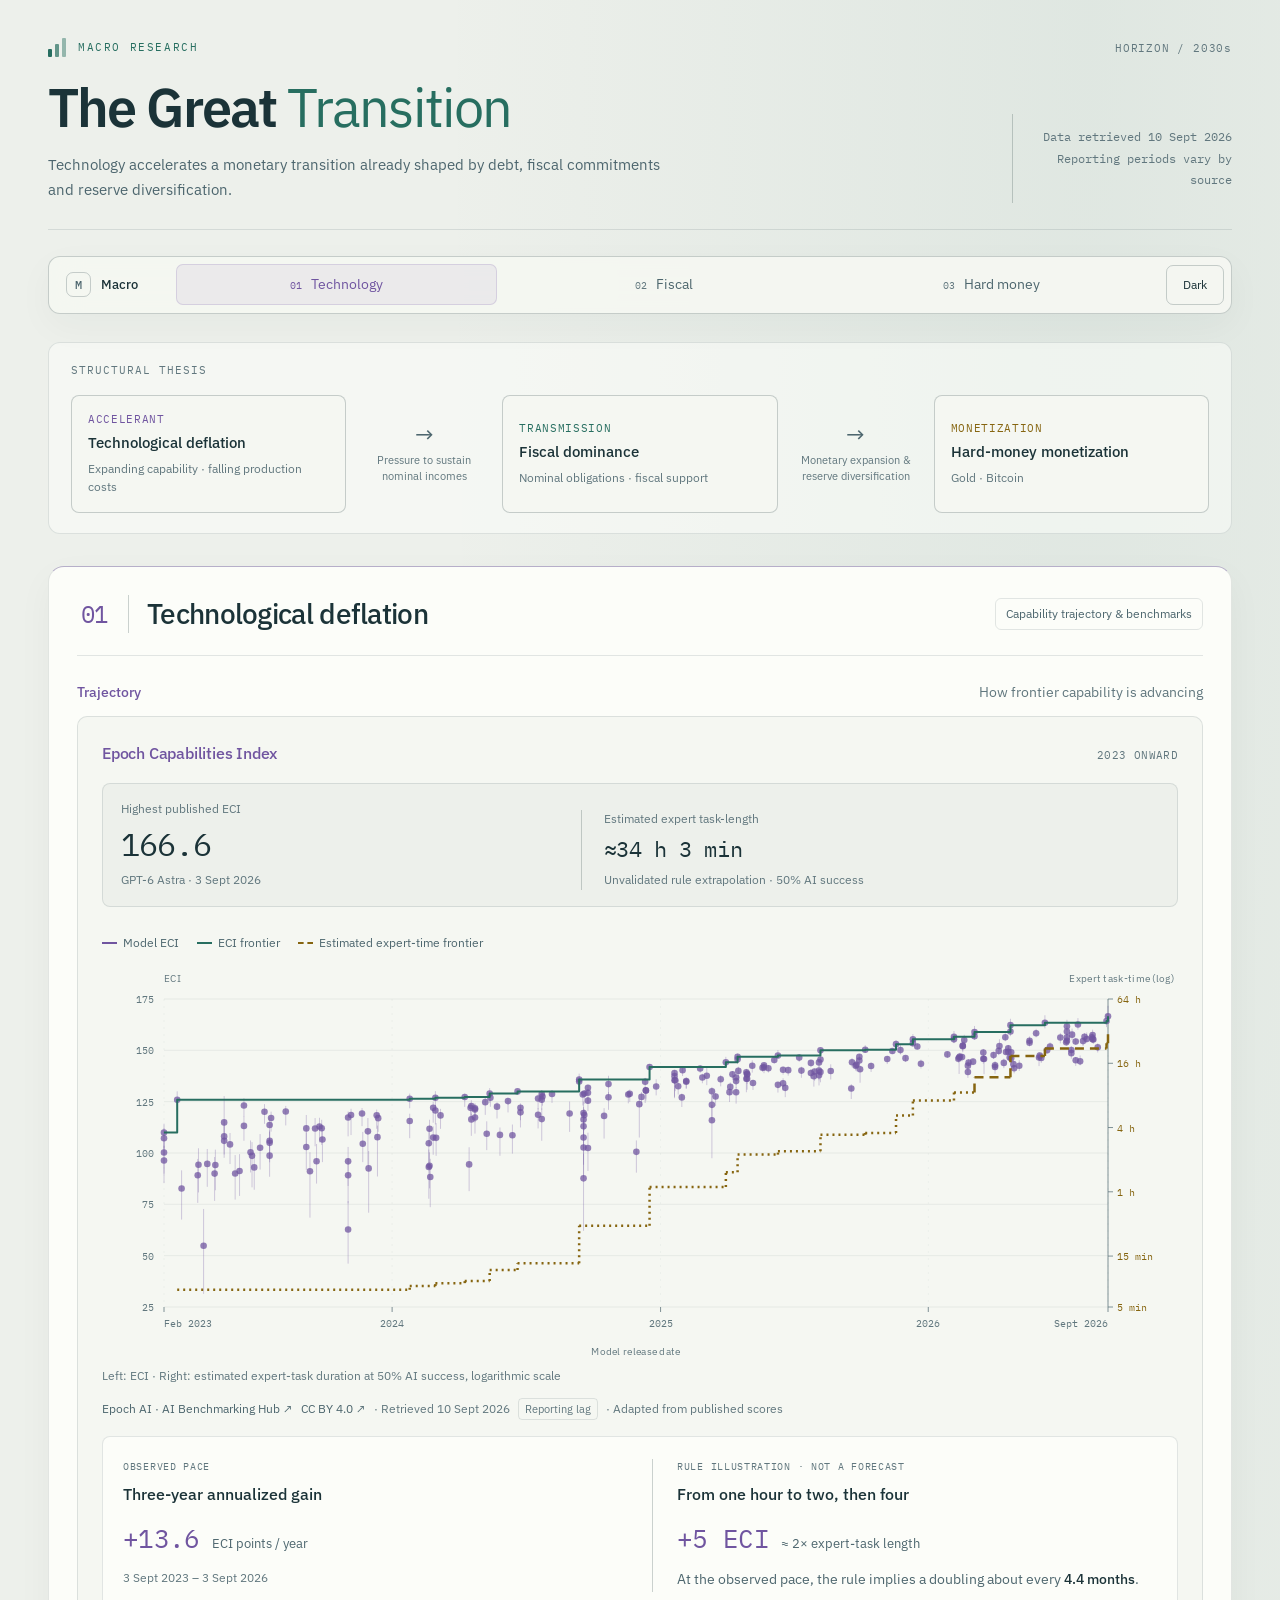
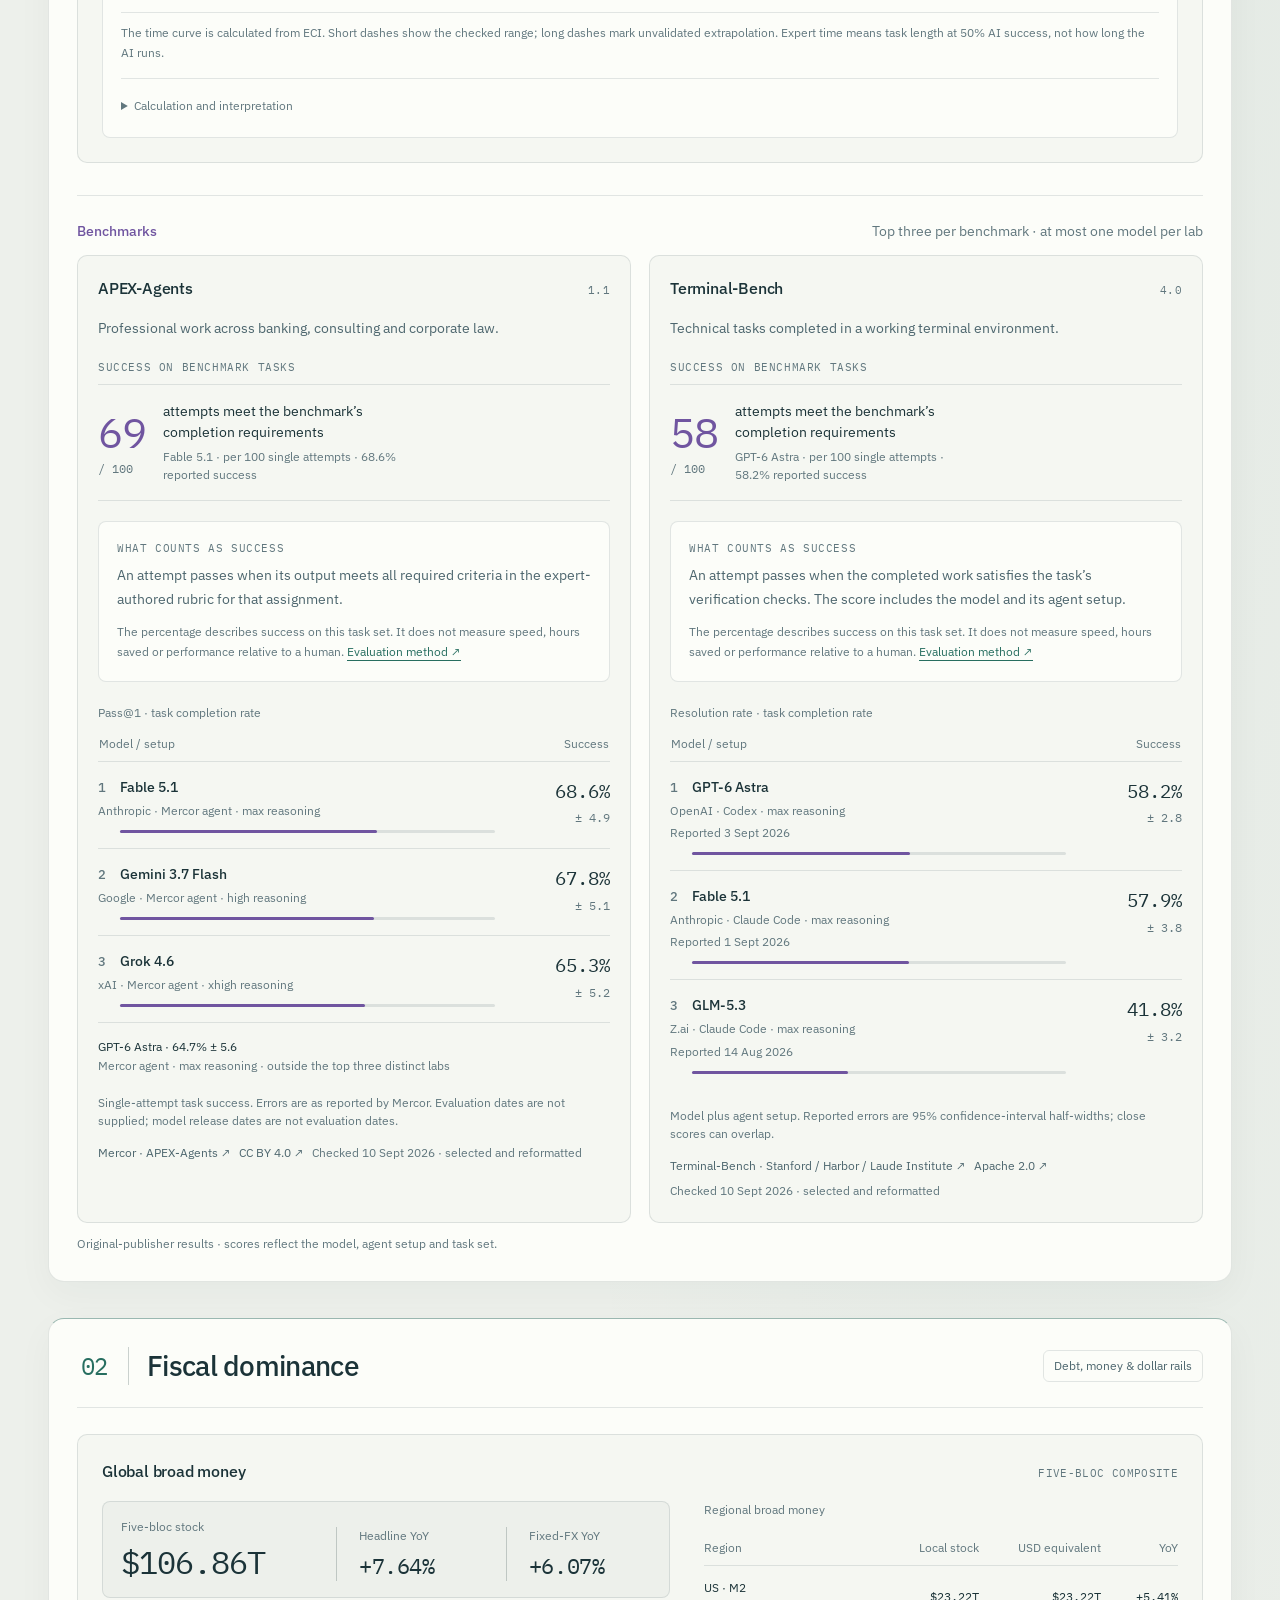
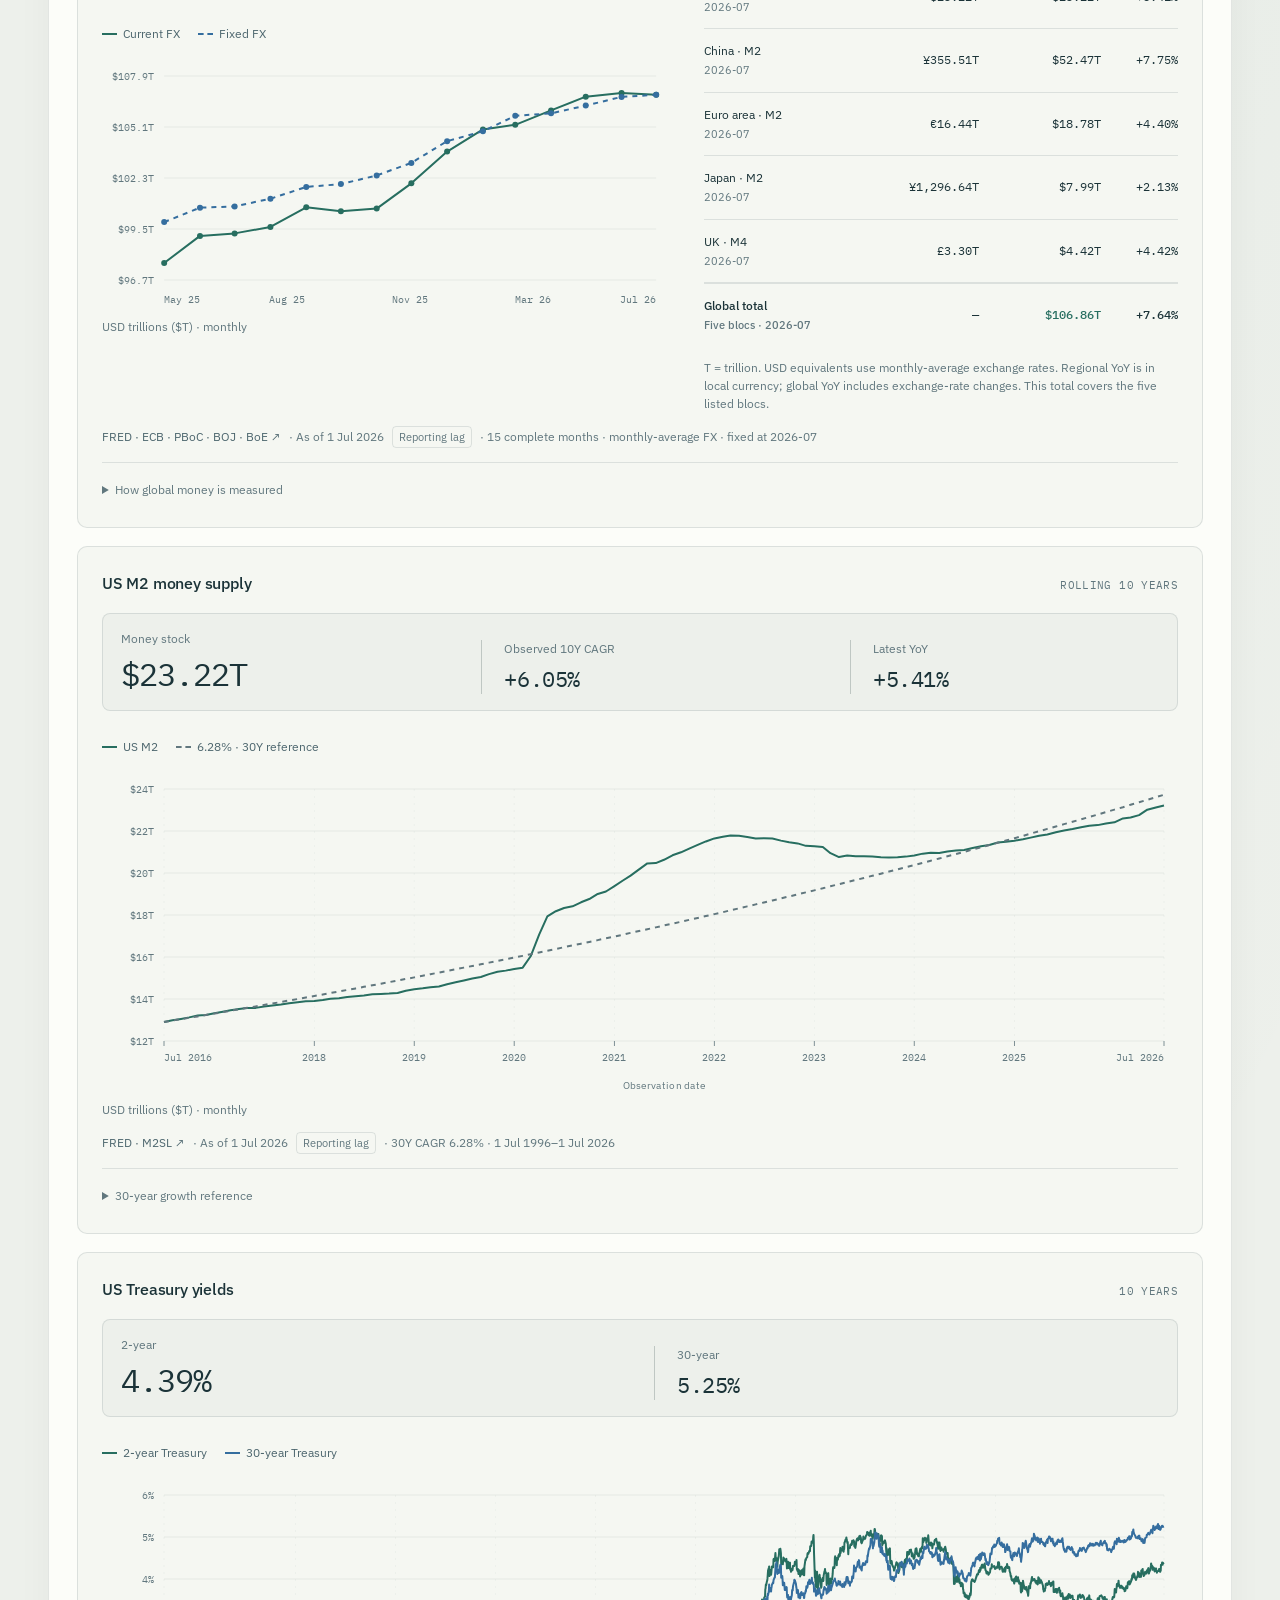
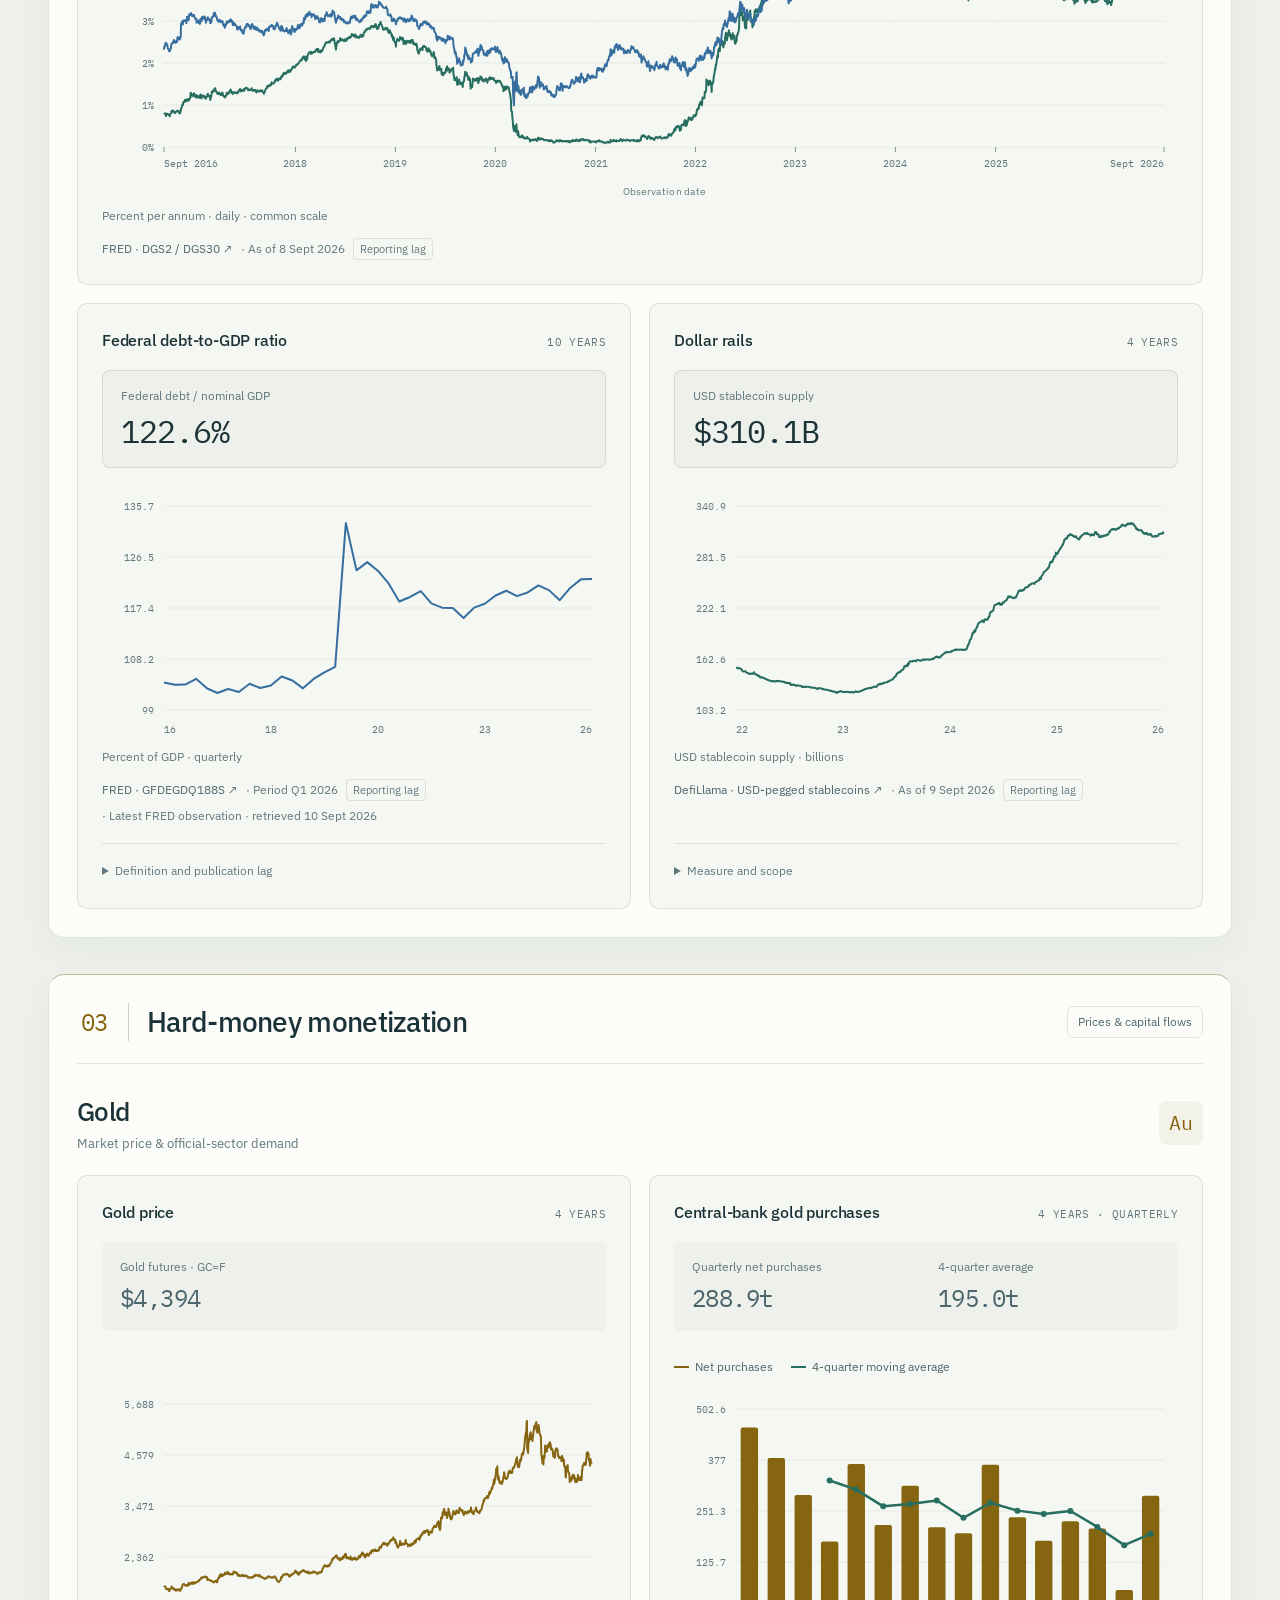
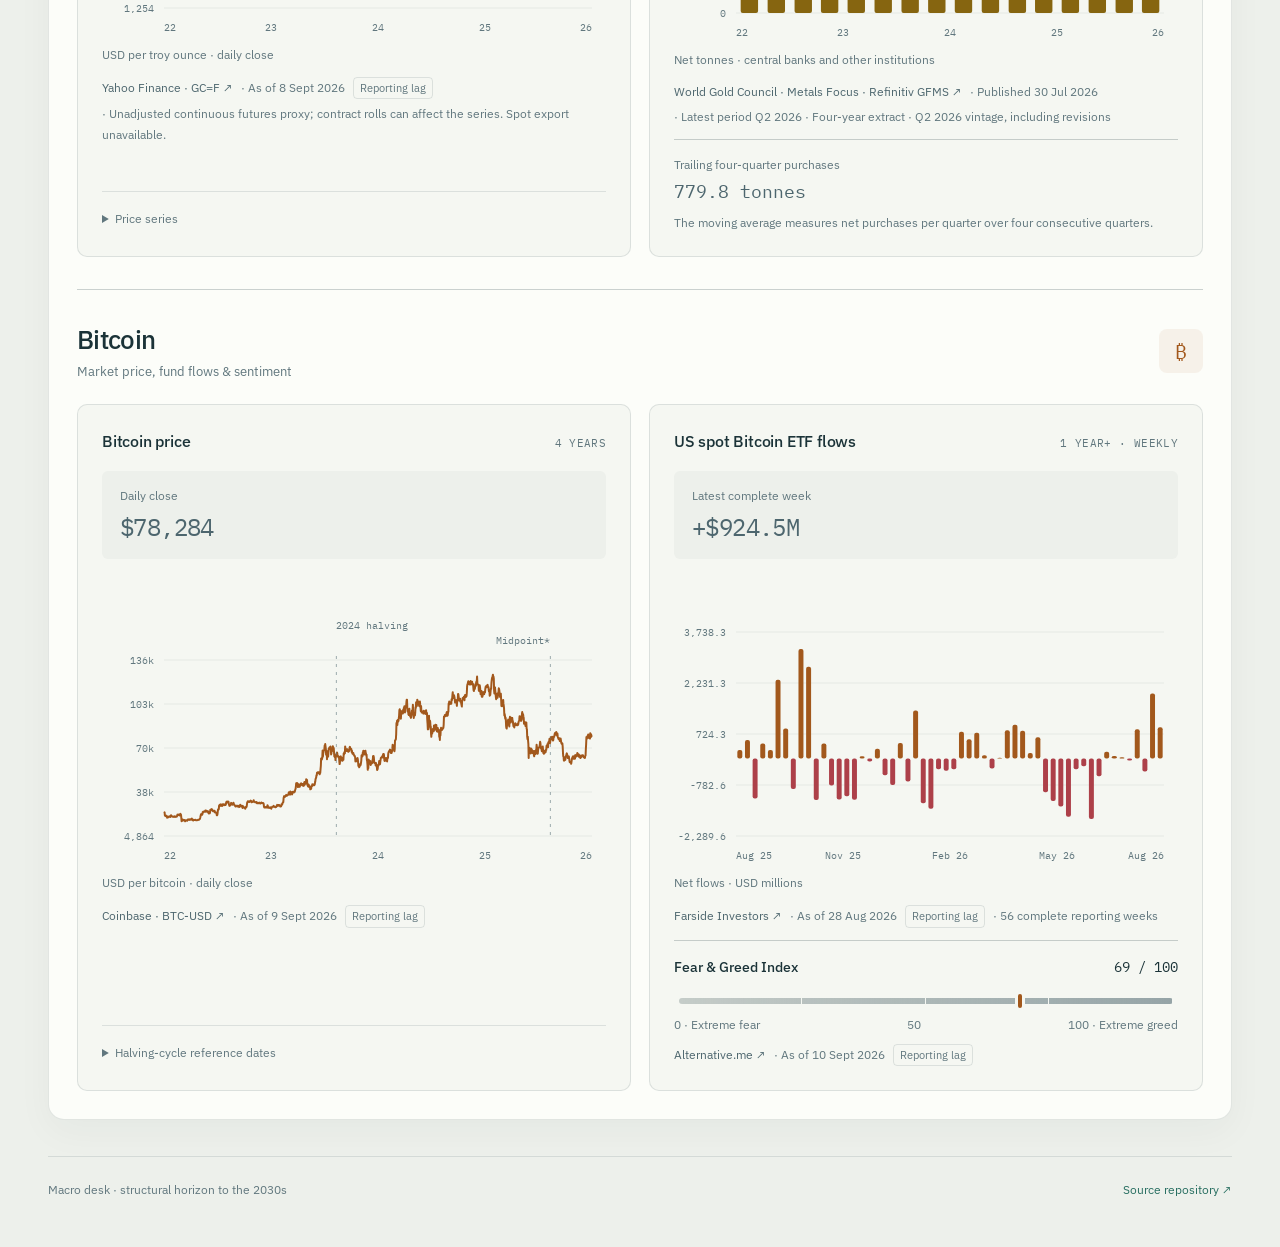
==== commit 32e5a4ac: "Rebuild structural macro dashboard and unify data refreshes" ====
--- a/src/index.html
+++ b/src/index.html
@@ -1,202 +1,46 @@
 <!DOCTYPE html>
-<html lang="en">
+<html lang="en" data-theme="dark">
 <head>
-  <meta charset="UTF-8" />
-  <meta name="viewport" content="width=device-width, initial-scale=1.0, viewport-fit=cover" />
-  <title>The Great Transition — Macro Dashboard</title>
-  <meta name="description" content="Thesis-driven macro dashboard tracking The Great Transition." />
-  <meta name="theme-color" content="#141922" />
-  <meta name="mobile-web-app-capable" content="yes" />
-  <meta name="apple-mobile-web-app-capable" content="yes" />
-  <meta name="apple-mobile-web-app-status-bar-style" content="black-translucent" />
-  <meta name="apple-mobile-web-app-title" content="Macro Desk" />
-  <link rel="manifest" href="manifest.json" />
-  <link rel="icon" type="image/png" sizes="192x192" href="icons/icon-192.png" />
-  <link rel="apple-touch-icon" href="icons/apple-touch-icon.png" />
-  <link rel="preconnect" href="https://fonts.googleapis.com" />
-  <link rel="preconnect" href="https://fonts.gstatic.com" crossorigin />
-  <link href="https://fonts.googleapis.com/css2?family=IBM+Plex+Mono:wght@400;500;600&family=IBM+Plex+Sans:wght@400;500;600&display=swap" rel="stylesheet" />
-  <link rel="stylesheet" href="styles.css" />
+  <meta charset="UTF-8">
+  <meta name="viewport" content="width=device-width, initial-scale=1.0, viewport-fit=cover">
+  <title>Macro Dashboard — The Great Transition</title>
+  <meta name="description" content="Fiscal dominance, hard-money monetization and technological deflation. A structural macro research dashboard.">
+  <meta name="theme-color" content="#0c151b">
+  <link rel="manifest" href="manifest.json">
+  <link rel="icon" type="image/png" href="icons/icon-192.png">
+  <link rel="apple-touch-icon" href="icons/apple-touch-icon.png">
+  <link rel="preconnect" href="https://fonts.googleapis.com">
+  <link rel="preconnect" href="https://fonts.gstatic.com" crossorigin>
+  <link href="https://fonts.googleapis.com/css2?family=IBM+Plex+Mono:wght@400;500&family=IBM+Plex+Sans:wght@400;500;600&display=swap" rel="stylesheet">
+  <link rel="stylesheet" href="styles.css">
+  <script>try { document.documentElement.dataset.theme = localStorage.getItem('macro-theme') || (matchMedia('(prefers-color-scheme: light)').matches ? 'light' : 'dark'); } catch {}</script>
 </head>
 <body>
-
-  <!-- ── Sticky status KPI strip ───────────────────────────────────────── -->
-  <header id="status-bar">
-    <div id="status-bar-inner">
-      <div class="status-cell" id="s-scenario">
-        <span class="status-label">Scenario</span>
-        <span class="status-value" id="scenario-value">—</span>
-        <span class="status-sub" id="scenario-prob"></span>
-      </div>
-      <div class="status-cell" id="s-m2">
-        <span class="status-label">Money growth YoY</span>
-        <span class="status-value" id="m2-yoy">—</span>
-        <span class="status-sub" id="m2-sub"></span>
-      </div>
-      <div class="status-cell" id="s-floors">
-        <span class="status-label">Floors</span>
-        <span class="status-value" id="floor-value">—</span>
-        <span class="status-sub" id="floor-sub"></span>
-      </div>
-      <div class="status-cell" id="s-triggers" role="button" tabindex="0" title="Jump to watchpoint board">
-        <span class="status-label">Watchpoints</span>
-        <span class="status-value" id="trigger-tally">—</span>
-        <span class="status-sub" id="trigger-sub"></span>
-      </div>
+  <a class="skip-link" href="#main">Skip to charts</a>
+  <main id="main">
+    <div class="page-heading"><div><p class="eyebrow"><span class="research-mark" aria-hidden="true"><i></i><i></i><i></i></span> MACRO RESEARCH <span class="heading-horizon">HORIZON / 2030s</span></p><h1>The Great <span>Transition</span></h1><p class="thesis-subtitle">Technology accelerates a monetary transition already shaped by debt, fiscal commitments and reserve diversification.</p></div><p id="desk-asof" class="desk-asof">Reading source dates…</p></div>
+  <header class="topbar">
+    <a class="wordmark" href="#main"><span class="brand-mark" aria-hidden="true">M</span> Macro <span class="wordmark-secondary">/ The Great Transition</span></a>
+    <nav aria-label="Sections"><a href="#technology" class="active" aria-current="location"><span aria-hidden="true">01</span> Technology</a><a href="#fiscal"><span aria-hidden="true">02</span> Fiscal</a><a href="#hard-money"><span aria-hidden="true">03</span> Hard money</a></nav>
+    <button id="theme-toggle" class="theme-toggle" type="button" aria-label="Switch color theme">Light</button>
+  </header>
+    <div class="thesis-strip" aria-labelledby="thesis-strip-title">
+      <h2 id="thesis-strip-title">Structural thesis</h2>
+      <nav class="thesis-flow" aria-label="Explore the structural thesis">
+        <a class="thesis-node thesis-technology" href="#technology"><span class="thesis-role">Accelerant</span><strong>Technological deflation</strong><span class="thesis-detail">Expanding capability · falling production costs</span></a>
+        <div class="thesis-connection"><span class="thesis-arrow" aria-hidden="true">→</span><span>Pressure to sustain nominal incomes</span></div>
+        <a class="thesis-node thesis-fiscal" href="#fiscal"><span class="thesis-role">Transmission</span><strong>Fiscal dominance</strong><span class="thesis-detail">Nominal obligations · fiscal support</span></a>
+        <div class="thesis-connection"><span class="thesis-arrow" aria-hidden="true">→</span><span>Monetary expansion &amp; reserve diversification</span></div>
+        <a class="thesis-node thesis-hard-money" href="#hard-money"><span class="thesis-role">Monetization</span><strong>Hard-money monetization</strong><span class="thesis-detail">Gold · Bitcoin</span></a>
+      </nav>
     </div>
-  </header>
-
-  <main>
-
-    <header class="page-header">
-      <div class="page-header-kicker">Macro desk</div>
-      <div class="page-header-top">
-        <h1 class="page-header-title">The Great Transition</h1>
-        <span class="page-header-meta">Structural horizon to the 2030s</span>
-      </div>
-      <p class="page-header-sub">
-        <span class="page-header-sub-lead">Cheaper intelligence, and no remaining bid for long government bonds.</span>
-        <span class="page-header-sub-list">AI ladder · no duration left · money · gold/BTC</span>
-      </p>
-    </header>
-
-    <div class="section-block" id="spine-block">
-      <h2 class="section-kicker">Spine · 2030s</h2>
-      <section class="panel" id="panel-spine">
-        <h2 class="panel-title">How the desks connect</h2>
-        <div class="context-body" id="spine-body">
-          <p class="loading">Loading…</p>
-        </div>
-      </section>
-    </div>
-
-    <div class="section-block" id="context-block" hidden>
-      <h2 class="section-kicker">Path book · H2 2026–2027</h2>
-      <section class="panel" id="panel-context">
-        <h2 class="panel-title" id="context-title">Scenario</h2>
-        <div class="context-body" id="context-body"></div>
-      </section>
-    </div>
-
-    <!-- ── Pillar desks ────────────────────────────────────────────────── -->
-    <div class="section-block">
-      <h2 class="section-kicker">Flow desks</h2>
-      <div class="pillar-grid" id="pillar-grid">
-
-        <section class="panel pillar-panel" id="pillar-ai">
-          <h2 class="panel-title">AI capability</h2>
-          <div class="pillar-body" id="pillar-ai-body">
-            <div class="loading">Loading…</div>
-          </div>
-        </section>
-
-        <section class="panel pillar-panel" id="pillar-dedollar">
-          <h2 class="panel-title">Credit &amp; long end</h2>
-          <div class="pillar-body" id="pillar-dedollar-body">
-            <div class="loading">Loading…</div>
-          </div>
-        </section>
-
-        <section class="panel pillar-panel pillar-span" id="pillar-monetary">
-          <h2 class="panel-title">Money</h2>
-          <div class="pillar-body" id="pillar-monetary-body">
-            <div class="loading">Loading…</div>
-          </div>
-        </section>
-
-        <section class="panel pillar-panel pillar-span" id="pillar-hardmoney">
-          <h2 class="panel-title">Hard money</h2>
-          <div class="pillar-body" id="pillar-hardmoney-body">
-            <div class="loading">Loading…</div>
-          </div>
-        </section>
-
-      </div>
-    </div>
-
-    <!-- ── Watchpoints board ──────────────────────────────────────────── -->
-    <div class="section-block">
-      <h2 class="section-kicker">What would break the thesis</h2>
-      <section class="panel" id="panel-triggers">
-        <h2 class="panel-title">Watchpoints</h2>
-        <p class="panel-sub" id="triggers-sub">Pre-committed invalidation</p>
-        <table class="trigger-table">
-          <thead>
-            <tr>
-              <th>Watchpoint</th>
-              <th>Breaks if</th>
-              <th>Now</th>
-              <th class="num">Status</th>
-            </tr>
-          </thead>
-          <tbody id="trigger-rows">
-            <tr><td colspan="4" class="loading">Loading…</td></tr>
-          </tbody>
-        </table>
-        <div class="trigger-summary" id="trigger-summary"></div>
-      </section>
-    </div>
-
-    <!-- ── Thesis Narrative (collapsible) ─────────────────────────────── -->
-    <div class="section-block">
-      <h2 class="section-kicker">Background reading</h2>
-      <section class="panel" id="panel-thesis">
-        <details id="thesis-details">
-          <summary class="thesis-summary">
-            <span class="summary-chevron" aria-hidden="true">▸</span>
-            Full thesis write-up
-            <span class="summary-hint"></span>
-          </summary>
-          <div id="thesis-content" class="thesis-body">
-            <p class="loading">Loading thesis…</p>
-          </div>
-        </details>
-        <details id="m2-note-details">
-          <summary class="thesis-summary">
-            <span class="summary-chevron" aria-hidden="true">▸</span>
-            How global money supply is measured
-            <span class="summary-hint"></span>
-          </summary>
-          <div id="m2-note-content" class="thesis-body">
-            <p class="loading">Loading…</p>
-          </div>
-        </details>
-      </section>
-    </div>
-
+    <p id="load-notice" class="notice" hidden></p>
+    <section id="technology" class="desk-section" aria-labelledby="tech-title"><div class="section-heading"><span class="section-number">01</span><h2 id="tech-title">Technological deflation</h2><span class="section-caption">Capability trajectory &amp; benchmarks</span></div><div id="tech-content"><p class="loading">Loading capability data…</p></div></section>
+    <section id="fiscal" class="desk-section" aria-labelledby="fiscal-title"><div class="section-heading"><span class="section-number">02</span><h2 id="fiscal-title">Fiscal dominance</h2><span class="section-caption">Debt, money &amp; dollar rails</span></div><div id="fiscal-content"><p class="loading">Loading monetary history…</p></div></section>
+    <section id="hard-money" class="desk-section" aria-labelledby="hard-title"><div class="section-heading"><span class="section-number">03</span><h2 id="hard-title">Hard-money monetization</h2><span class="section-caption">Prices &amp; capital flows</span></div><div id="hard-content"><p class="loading">Loading prices and flows…</p></div></section>
+    <footer><span>Macro desk · structural horizon to the 2030s</span><a href="https://github.com/darylcl1984/macro-dashboard" target="_blank" rel="noopener noreferrer">Source repository ↗</a></footer>
   </main>
-
-  <!-- ── Footer ─────────────────────────────────────────────────────── -->
-  <footer id="site-footer">
-    <div class="footer-inner">
-      <div class="footer-meta">
-        <span class="footer-meta-item">
-          <span class="footer-label">Prices</span>
-          <span id="footer-prices-ts">—</span>
-        </span>
-        <span class="footer-meta-item">
-          <span class="footer-label">Macro</span>
-          <span id="footer-macro-ts">—</span>
-        </span>
-        <span class="footer-meta-item">
-          <span class="footer-label">Assessed</span>
-          <span id="footer-assessed-ts">—</span>
-        </span>
-      </div>
-      <div class="footer-sources">
-        Data: FRED · ECB · BoE · BOJ · CoinGecko · Stooq · Yahoo · Alternative.me · DefiLlama · WGC/IMF (manual)
-      </div>
-      <div class="footer-note">
-        Updates Mon–Fri only · weekend stale badges are expected
-      </div>
-      <div class="footer-links">
-        <a href="https://github.com/darylcl1984/macro-dashboard" target="_blank" rel="noopener">GitHub</a>
-        <span class="sep" aria-hidden="true">·</span>
-        <span>Not financial advice — analytical framework for educational purposes.</span>
-      </div>
-    </div>
-  </footer>
-
-  <script src="app.js"></script>
+  <noscript>This dashboard needs JavaScript to draw its charts.</noscript>
+  <script type="module" src="app.js"></script>
 </body>
 </html>
--- a/src/styles.css
+++ b/src/styles.css
@@ -1,3205 +1,897 @@
-/* ─── Design system: institutional research terminal ─────────────────────── */
-/* Tokens + chrome. See docs/design-contract.md. Sibling-chrome pass.         */
-
-*, *::before, *::after { box-sizing: border-box; margin: 0; padding: 0; }
-
 :root {
-  /* Surfaces */
-  --bg:           #141922;
-  --bg-elevated:  #1a2030;
-  --surface:      #1e2533;
-  --surface-2:    #262e3e;
-
-  /* Lines */
-  --border:       rgba(210, 220, 240, 0.12);
-  --border-2:     rgba(210, 220, 240, 0.18);
-
-  /* Text */
-  --text:         #f2f5fa;
-  --text-dim:     #b0bac9;
-  --text-muted:   #7d8999;
-
-  /* Sibling aliases (liquidity-monitor names → same hexes; do not rename usage) */
-  --canvas:       var(--bg);
-  --canvas-elev:  var(--bg-elevated);
-  --line:         var(--border);
-  --line-strong:  var(--border-2);
-  --text-2:       var(--text-dim);
-  --text-3:       var(--text-muted);
-
-  /* Accent (chrome / links / focus — not success) */
-  --accent:       #6b9fd4;
-  --accent-wash:  rgba(107, 159, 212, 0.12);
-  --blue:         var(--accent);
-  --blue-dim:     rgba(107, 159, 212, 0.35);
-
-  /* Semantic triad */
-  --green:        #6fbf9a;
-  --green-dim:    rgba(111, 191, 154, 0.35);
-  --green-wash:   rgba(111, 191, 154, 0.12);
-  --amber:        #d4a354;
-  --amber-dim:    rgba(212, 163, 84, 0.35);
-  --amber-wash:   rgba(212, 163, 84, 0.12);
-  --red:          #e07070;
-  --red-dim:      rgba(224, 112, 112, 0.35);
-  --red-wash:     rgba(224, 112, 112, 0.12);
-  --red-rail:     #e07070;
-  --sage:         var(--green);
-  --coral:        var(--red);
-
-  /* Mid greed band + chrome helpers */
-  --greed-mid:    #8fbf6a;
-  --accent-ring:  rgba(107, 159, 212, 0.55);
-  --hover-row:    rgba(38, 46, 62, 0.45);
-  --bar-shade:    rgba(0, 0, 0, 0.22);
-
-  /* Type */
-  --sans: 'IBM Plex Sans', -apple-system, BlinkMacSystemFont, 'Segoe UI', system-ui, sans-serif;
-  --mono: 'IBM Plex Mono', 'Roboto Mono', 'Consolas', ui-monospace, monospace;
-
-  /* Shape */
-  --radius-xs: 2px;
-  --radius-sm: 3px;
-  --radius-md: 4px;
-
-  /* Layout rhythm */
-  --content-max: 1360px;
-  --status-bar-h: calc(54px + env(safe-area-inset-top, 0px));
-  --page-pad-x: 18px;
-  --section-gap: 32px;
-  --panel-pad: 16px;
-  --stack-gap: 12px;
-  --row-pad-y: 5px;
-  --row-pad-x: 12px;
-  --title-pad-y: 11px;
-  --track-h: 4px;
-  --space-1: 4px;
-  --space-2: 8px;
-  --space-3: 12px;
-  --inset-pad: 12px;
-  --tile-pad-y: 10px;
-  --tile-pad-x: 12px;
-  --label-track: 0.08em;
-  --inset-fill: rgba(20, 25, 34, 0.4);
-}
-
-/* ─── Reset & base ─────────────────────────────────────────────────────── */
-
+  color-scheme:dark;
+  --canvas:#0c151b;
+  --surface:#15232d;
+  --plot:#101c24;
+  --surface-hover:#1d303c;
+  --text:#eef3f1;
+  --secondary:#b5c4cc;
+  --text-muted:#8c9fab;
+  --border:rgba(179,205,217,.13);
+  --border-strong:rgba(179,205,217,.23);
+  --metric-surface:rgba(179,205,217,.035);
+  --grid:rgba(179,205,217,.10);
+  --accent:#9bd8ca;
+  --gold:#dfc578;
+  --bitcoin:#efb477;
+  --technology:#beb1e6;
+  --blue:#89b8e3;
+  --negative:#df9292;
+  --positive:#9bd8ca;
+  --shadow:0 12px 36px #0000001f}
+
+:root[data-theme=light] {
+  color-scheme:light;
+  --canvas:#edf0eb;
+  --surface:#fcfdf9;
+  --plot:#f5f7f2;
+  --surface-hover:#e3ebe4;
+  --text:#1b3338;
+  --secondary:#4d666e;
+  --text-muted:#61777e;
+  --border:rgba(38,63,64,.12);
+  --border-strong:rgba(38,63,64,.23);
+  --metric-surface:rgba(38,63,64,.035);
+  --grid:rgba(38,63,64,.10);
+  --accent:#276e60;
+  --gold:#866510;
+  --bitcoin:#a2581c;
+  --technology:#7055a0;
+  --blue:#356e9f;
+  --negative:#ad4049;
+  --positive:#276e60;
+  --shadow:0 12px 36px #1a312b0a}
+
+* {
+  box-sizing:border-box}
 html {
-  font-size: 13px;
-  scroll-behavior: smooth;
-  -webkit-text-size-adjust: 100%;
-  background: var(--bg);
-  color-scheme: dark;
-}
-
+  scroll-behavior:smooth;
+  scroll-padding-top:86px}
 body {
-  background: var(--bg);
-  color: var(--text);
-  font-family: var(--sans);
-  line-height: 1.5;
-  padding-top: var(--status-bar-h);
-  padding-left: env(safe-area-inset-left, 0px);
-  padding-right: env(safe-area-inset-right, 0px);
-  font-variant-numeric: tabular-nums;
-  min-height: 100vh;
-}
-
-::selection {
-  background: var(--accent-wash);
-  color: var(--text);
-}
-
-:focus { outline: none; }
-:focus-visible {
-  outline: 1px solid var(--accent);
-  outline-offset: 3px;
-}
-
+  margin:0;
+  background:var(--canvas);
+  color:var(--text);
+  font-family:'IBM Plex Sans',sans-serif;
+  font-size:14px;
+  line-height:1.5}
+button,a {
+  -webkit-tap-highlight-color:transparent}
+button {
+  font:inherit;
+  color:inherit;
+  cursor:pointer}
 a {
-  color: var(--accent);
-  text-decoration: underline;
-  text-decoration-color: rgba(107, 159, 212, 0.35);
-  text-underline-offset: 2px;
-  transition: color 0.12s ease, text-decoration-color 0.12s ease;
-}
-a:hover {
-  color: var(--text);
-  text-decoration-color: rgba(242, 245, 250, 0.45);
-}
-
-/* ─── Status bar (sticky KPI strip) ────────────────────────────────────── */
-
-#status-bar {
-  position: fixed;
-  top: 0; left: 0; right: 0;
-  height: auto;
-  padding-top: env(safe-area-inset-top, 0px);
-  padding-left: env(safe-area-inset-left, 0px);
-  padding-right: env(safe-area-inset-right, 0px);
-  background: var(--bg-elevated);
-  border-bottom: 1px solid var(--border);
-  z-index: 100;
-}
-
-#status-bar-inner {
-  display: flex;
-  align-items: stretch;
-  height: 54px;
-  max-width: var(--content-max);
-  margin: 0 auto;
-  padding: 0 var(--page-pad-x);
-}
-
-.status-cell {
-  flex: 1 1 0;
-  display: flex;
-  flex-direction: column;
-  justify-content: center;
-  gap: 1px;
-  padding: 0 16px;
-  border-right: 1px solid var(--border);
-  min-width: 0;
-}
-.status-cell:first-child { padding-left: 0; }
-.status-cell:last-child { border-right: none; padding-right: 0; }
-/* Command rail is 3px inset; keep copy off it (first cell is pad-left 0). */
-#s-scenario { padding-left: 12px; }
-
-.status-label {
-  font-family: var(--sans);
-  font-size: 10px;
-  font-weight: 600;
-  text-transform: uppercase;
-  letter-spacing: 0.1em;
-  color: var(--text-muted);
-  white-space: nowrap;
-  line-height: 1.2;
-  overflow: hidden;
-  text-overflow: ellipsis;
-}
-
-.status-value {
-  font-family: var(--mono);
-  font-size: 16px;
-  font-weight: 600;
-  white-space: nowrap;
-  line-height: 1.25;
-  font-variant-numeric: tabular-nums;
-  overflow: hidden;
-  text-overflow: ellipsis;
-}
-
-.status-sub {
-  font-family: var(--mono);
-  font-size: 10px;
-  color: var(--text-dim);
-  white-space: nowrap;
-  line-height: 1.3;
-  min-height: 1.3em;
-  display: flex;
-  align-items: center;
-  gap: 6px;
-  overflow: hidden;
-  text-overflow: ellipsis;
-}
-.status-sub:empty { min-height: 0; }
-
-/* Scenario rail via inset so flex grid stays even */
-#s-scenario.bull  { box-shadow: inset 3px 0 0 var(--green); }
-#s-scenario.base  { box-shadow: inset 3px 0 0 var(--accent); }
-#s-scenario.bear  { box-shadow: inset 3px 0 0 var(--amber); }
-#s-scenario.tail  { box-shadow: inset 3px 0 0 var(--red); }
-
-.scenario-bull  { color: var(--green); }
-.scenario-base  { color: var(--accent); }
-.scenario-bear  { color: var(--amber); }
-.scenario-tail  { color: var(--red); }
-
-/* Fear & Greed */
-.fg-extreme-fear  { color: var(--red); }
-.fg-fear          { color: var(--amber); }
-.fg-neutral       { color: var(--text-dim); }
-.fg-greed         { color: var(--greed-mid); }
-.fg-extreme-greed { color: var(--green); }
-
-/* ─── Micro tags (chips / stale / est) ─────────────────────────────────── */
-
-.stale-badge,
-.est-tag,
-.status-chip,
-.tally-chip {
-  font-family: var(--mono);
-  font-size: 10px;
-  font-weight: 500;
-  text-transform: uppercase;
-  letter-spacing: 0.06em;
-  border-radius: var(--radius-xs);
-  white-space: nowrap;
-  vertical-align: middle;
-  font-variant-numeric: tabular-nums;
-}
-
-.stale-badge {
-  display: inline-block;
-  padding: 0;
-  border: 0;
-  background: transparent;
-  line-height: 1.3;
-}
-.stale-badge:empty { display: none; }
-.stale-amber { color: var(--amber); }
-.stale-red   { color: var(--red); }
-
-.value-stale-amber { opacity: 0.7; }
-.value-stale-red   { opacity: 0.45; }
-
-.est-tag {
-  display: inline-block;
-  padding: 0;
-  border: 0;
-  color: var(--text-muted);
-  line-height: 1.35;
-}
-
-.status-chip, .tally-chip {
-  display: inline-block;
-  font-weight: 600;
-  padding: 0;
-  border: 0;
-  background: transparent;
-  line-height: 1.35;
-}
-.chip-green { color: var(--green); }
-.chip-amber { color: var(--amber); }
-.chip-red   { color: var(--red); }
-.chip-unknown { color: var(--text-muted); }
-
-.tally-chip {
-  font-size: 16px;
-  min-width: 0;
-  text-align: center;
-  padding: 0;
-}
-.tally-sep {
-  color: var(--text-muted);
-  margin: 0 1px;
-  font-family: var(--mono);
-  font-size: 11px;
-}
-
-#s-triggers {
-  cursor: pointer;
-  transition: background 0.12s ease;
-}
-#s-triggers:hover { background: var(--surface-2); }
-#s-triggers:focus-visible {
-  outline: 1px solid var(--accent);
-  outline-offset: -2px;
-}
-#s-triggers .status-sub { color: var(--text-muted); font-size: 10px; letter-spacing: 0.04em; }
-#s-triggers .status-sub:empty { display: none; }
-
-/* ─── Layout ───────────────────────────────────────────────────────────── */
-
+  color:var(--accent);
+  text-underline-offset:4px}
+button:focus-visible,a:focus-visible,[tabindex]:focus-visible {
+  outline:2px solid var(--accent);
+  outline-offset:4px}
+h1,h2,h3,h4,p {
+  margin:0}
+h1,h2,h3,h4 {
+  font-weight:500}
+h1 {
+  font-size:30px;
+  letter-spacing:-.7px}
+h2 {
+  font-size:23px;
+  letter-spacing:-.4px}
+h3 {
+  font-size:16px}
+h4 {
+  font-size:14px}
+.mono,.metric-value,.metric-secondary,.period-label,.axis-label,.section-number {
+  font-family:'IBM Plex Mono',monospace;
+  font-variant-numeric:tabular-nums}
+.topbar {
+  position:sticky;
+  top:0;
+  z-index:20;
+  display:flex;
+  align-items:center;
+  gap:24px;
+  min-height:66px;
+  padding:10px max(24px,calc((100vw - 1280px)/2));
+  background:var(--canvas);
+  border-bottom:1px solid var(--border)}
+.wordmark {
+  display:flex;
+  align-items:center;
+  gap:10px;
+  color:var(--text);
+  font-weight:500;
+  text-decoration:none;
+  white-space:nowrap}
+.wordmark-secondary {
+  color:var(--text-muted);
+  font-weight:400}
+.brand-mark {
+  display:grid;
+  place-items:center;
+  width:27px;
+  height:27px;
+  border:1px solid var(--accent);
+  border-radius:7px;
+  color:var(--accent);
+  font-family:'IBM Plex Mono',monospace}
+.topbar nav {
+  margin-left:auto;
+  display:flex;
+  gap:6px}
+.topbar nav a {
+  padding:7px 12px;
+  border-radius:7px;
+  color:var(--secondary);
+  text-decoration:none;
+  white-space:nowrap}
+.topbar nav a:hover,.topbar nav a.active {
+  background:var(--surface-hover);
+  color:var(--text)}
+.theme-toggle {
+  border:1px solid var(--border);
+  border-radius:7px;
+  background:var(--surface);
+  padding:7px 12px}
+.skip-link {
+  position:absolute;
+  left:20px;
+  top:-100px;
+  padding:12px;
+  background:var(--surface);
+  z-index:99}
+.skip-link:focus {
+  top:10px}
 main {
-  max-width: var(--content-max);
-  margin: 0 auto;
-  padding: 22px var(--page-pad-x) 36px;
-  display: flex;
-  flex-direction: column;
-  gap: var(--section-gap);
-}
-
-.page-header {
-  display: flex;
-  flex-direction: column;
-  gap: 2px;
-  padding: 2px 0 0;
-  border-bottom: none;
-  min-width: 0;
-  /* One line of space before Spine (main already adds --section-gap) */
-  margin-bottom: calc(1em - var(--section-gap));
-}
-
-.page-header-kicker {
-  font-family: var(--sans);
-  font-size: 10px;
-  font-weight: 600;
-  text-transform: uppercase;
-  letter-spacing: 0.1em;
-  color: var(--text-muted);
-}
-
-.page-header-top {
-  display: flex;
-  align-items: flex-end;
-  justify-content: space-between;
-  gap: 12px 28px;
-  min-width: 0;
-}
-
-.page-header-title {
-  font-size: clamp(20px, 2.2vw, 24px);
-  font-weight: 600;
-  letter-spacing: -0.03em;
-  color: var(--text);
-  line-height: 1.15;
-  overflow-wrap: anywhere;
-  min-width: 0;
-  flex: 1 1 auto;
-}
-
-.page-header-sub {
-  font-size: 12px;
-  color: var(--text-muted);
-  line-height: 1.45;
-  margin: 2px 0 0;
-  max-width: 40rem;
-}
-
-.page-header-sub-lead {
-  display: block;
-  color: var(--text-dim);
-}
-
-.page-header-sub-list {
-  display: block;
-  margin-top: 0.3em;
-  font-family: var(--mono);
-  font-size: 11px;
-  letter-spacing: 0.02em;
-  color: var(--text-muted);
-  line-height: 1.4;
-}
-
-.page-header-meta {
-  font-family: var(--mono);
-  font-size: 10px;
-  text-transform: uppercase;
-  letter-spacing: 0.08em;
-  color: var(--text-muted);
-  white-space: normal;
-  max-width: 12rem;
-  text-align: right;
-  line-height: 1.35;
-  flex: 0 0 auto;
-  padding-bottom: 2px;
-}
-
-/* ─── Scenario context (matches pillar desk language) ─────────────────── */
-
-#panel-context.bull  { box-shadow: inset 3px 0 0 var(--green); }
-#panel-context.base  { box-shadow: inset 3px 0 0 var(--accent); }
-#panel-context.bear  { box-shadow: inset 3px 0 0 var(--amber); }
-#panel-context.tail  { box-shadow: inset 3px 0 0 var(--red); }
-
-.context-body {
-  padding: 0;
-  display: flex;
-  flex-direction: column;
-  gap: var(--stack-gap);
-}
-
-/* Book strip inside desk-block */
-.context-desk {
-  padding: 0;
-}
-.context-desk-head {
-  display: flex;
-  align-items: baseline;
-  justify-content: space-between;
-  gap: 10px;
-  margin-bottom: var(--space-2);
-}
-.context-desk-title {
-  font-family: var(--mono);
-  font-size: 10px;
-  font-weight: 500;
-  text-transform: uppercase;
-  letter-spacing: var(--label-track);
-  color: var(--text-muted);
-}
-.context-desk-meta {
-  font-family: var(--mono);
-  font-size: 10px;
-  color: var(--text-muted);
-  opacity: 0.85;
-}
-
-.scenario-strip {
-  display: grid;
-  grid-template-columns: repeat(4, minmax(0, 1fr));
-  gap: 0;
-  border: 0;
-  border-top: 1px solid var(--border);
-  border-bottom: 1px solid var(--border);
-  border-radius: 0;
-  background: transparent;
-  overflow: hidden;
-}
-.scenario-chip {
-  display: flex;
-  flex-direction: column;
-  gap: 3px;
-  padding: 10px 12px;
-  border: 0;
-  border-right: 1px solid var(--border);
-  border-radius: 0;
-  background: transparent;
-  min-width: 0;
-}
-.scenario-chip:last-child { border-right: 0; }
-.scenario-chip.is-active {
-  background: transparent;
-  box-shadow: inset 3px 0 0 var(--amber);
-}
-.scenario-chip.scenario-tone-bull.is-active { box-shadow: inset 3px 0 0 var(--green); }
-.scenario-chip.scenario-tone-base.is-active { box-shadow: inset 3px 0 0 var(--amber); }
-.scenario-chip.scenario-tone-bear.is-active { box-shadow: inset 3px 0 0 var(--red); }
-.scenario-chip.scenario-tone-tail.is-active { box-shadow: inset 3px 0 0 var(--accent); }
-.scenario-chip-top {
-  display: flex;
-  align-items: center;
-  justify-content: space-between;
-  gap: 4px;
-}
-.scenario-chip-id {
-  font-family: var(--mono);
-  font-size: 10px;
-  font-weight: 600;
-  letter-spacing: 0.08em;
-  color: var(--text-muted);
-}
-.scenario-chip.is-active .scenario-chip-id { color: var(--text); }
-.scenario-chip-badge {
-  font-family: var(--mono);
-  font-size: 9px;
-  font-weight: 600;
-  text-transform: uppercase;
-  letter-spacing: 0.06em;
-  color: var(--text-muted);
-  border: 0;
-  background: transparent;
-  padding: 0;
-  line-height: 1.4;
-}
-.scenario-chip.is-active .scenario-chip-badge { color: var(--amber); }
-.scenario-chip-name {
-  font-size: 12px;
-  font-weight: 500;
-  color: var(--text-dim);
-  line-height: 1.25;
-  overflow: hidden;
-  text-overflow: ellipsis;
-  white-space: nowrap;
-}
-.scenario-chip.is-active .scenario-chip-name { color: var(--text); }
-.scenario-chip-p {
-  font-family: var(--mono);
-  font-size: 15px;
-  font-weight: 600;
-  font-variant-numeric: tabular-nums;
-  color: var(--text-muted);
-  line-height: 1.2;
-  margin-top: 1px;
-}
-.scenario-chip.is-active .scenario-chip-p { color: var(--text); }
-.scenario-chip.scenario-tone-bull.is-active { border-color: var(--green-dim); }
-.scenario-chip.scenario-tone-base.is-active { border-color: var(--amber-dim); }
-.scenario-chip.scenario-tone-bear.is-active { border-color: var(--red-dim); }
-.scenario-chip.scenario-tone-tail.is-active { border-color: var(--blue-dim); }
-
-/* Path / re-score columns — same pattern as .ai-split / .ai-col */
-.context-split {
-  display: grid;
-  grid-template-columns: 1fr 1fr;
-  gap: 0;
-  align-items: stretch;
-}
-.context-col {
-  border: 0;
-  border-radius: 0;
-  background: transparent;
-  padding: 0;
-  display: flex;
-  flex-direction: column;
-  gap: 10px;
-  min-width: 0;
-  height: 100%;
-}
-.context-split > .context-col + .context-col {
-  border-left: 1px solid var(--border);
-  padding-left: 14px;
-}
-.context-split > .context-col:first-child { padding-right: 14px; }
-.context-col-title {
-  font-family: var(--mono);
-  font-size: 10px;
-  font-weight: 500;
-  text-transform: uppercase;
-  letter-spacing: var(--label-track);
-  color: var(--text-muted);
-  padding-bottom: 0;
-  border-bottom: none;
-  margin: 0;
-}
-
-.waypoints-list {
-  display: flex;
-  flex-direction: column;
-  gap: 8px;
-}
-.waypoint-row {
-  display: grid;
-  grid-template-columns: 4.25rem 1fr;
-  gap: 8px;
-  align-items: start;
-  font-size: 12px;
-}
-.waypoint-status {
-  font-family: var(--mono);
-  font-size: 9px;
-  font-weight: 600;
-  text-transform: uppercase;
-  letter-spacing: 0.05em;
-  padding: 0;
-  border: 0;
-  background: transparent;
-  white-space: nowrap;
-  line-height: 1.35;
-  text-align: left;
-}
-.waypoint-status.is-hit { color: var(--green); }
-.waypoint-status.is-approaching { color: var(--amber); }
-.waypoint-status.is-miss { color: var(--red); }
-.waypoint-label {
-  font-family: var(--mono);
-  color: var(--text-dim);
-  line-height: 1.4;
-  padding-top: 1px;
-}
-
-.rescore-list {
-  list-style: none;
-  margin: 0;
-  padding: 0;
-  display: flex;
-  flex-direction: column;
-  gap: 8px;
-}
-.rescore-list li {
-  display: grid;
-  grid-template-columns: 1.1rem 1fr;
-  gap: 8px;
-  align-items: start;
-  font-size: 12px;
-  line-height: 1.4;
-}
-.rescore-id {
-  font-family: var(--mono);
-  font-size: 11px;
-  font-weight: 600;
-  color: var(--text-muted);
-  padding-top: 1px;
-}
-.rescore-txt { color: var(--text-dim); }
-
-.context-next {
-  display: flex;
-  flex-direction: column;
-  gap: 3px;
-  margin-top: auto;
-  padding-top: 0;
-  border-top: none;
-}
-.context-next-k {
-  font-family: var(--mono);
-  font-size: 10px;
-  text-transform: uppercase;
-  letter-spacing: var(--label-track);
-  color: var(--text-muted);
-}
-.context-next-v {
-  font-family: var(--mono);
-  font-size: 11px;
-  color: var(--text-dim);
-  line-height: 1.4;
-}
-
-/* Footer: live tally (tape bullets live in the Path column) */
-.context-footer {
-  display: flex;
-  flex-direction: column;
-  gap: var(--space-2);
-  padding-top: 10px;
-  border-top: 1px solid var(--border);
-}
-.context-col .regime-bullets {
-  margin-top: 2px;
-}
-.regime-bullets {
-  list-style: none;
-  margin: 0;
-  padding: 0;
-  display: flex;
-  flex-direction: column;
-  gap: 5px;
-}
-.regime-bullets li {
-  font-size: 12px;
-  color: var(--text-dim);
-  line-height: 1.45;
-  padding-left: 12px;
-  position: relative;
-}
-.regime-bullets li::before {
-  content: '';
-  position: absolute;
-  left: 0;
-  top: 0.55em;
-  width: 5px;
-  height: 5px;
-  border-radius: 50%;
-  background: var(--accent);
-  opacity: 0.65;
-}
-.context-tally {
-  display: flex;
-  flex-wrap: wrap;
-  align-items: baseline;
-  gap: 6px 8px;
-  padding: 0;
-  border: 0;
-  background: transparent;
-  font-family: var(--mono);
-  font-size: 11px;
-}
-.context-tally-k {
-  text-transform: uppercase;
-  letter-spacing: var(--label-track);
-  font-size: 10px;
-  color: var(--text-muted);
-}
-.context-tally-v {
-  color: var(--text-dim);
-  font-variant-numeric: tabular-nums;
-}
-.context-tally-v .tally-sep {
-  margin: 0 5px;
-  color: var(--text-muted);
-  opacity: 0.7;
-}
-.context-tally-n {
-  color: var(--text-muted);
-  margin-left: auto;
-  font-size: 10px;
-}
-
-@media (max-width: 700px) {
-  .scenario-chip { padding: 7px 8px; }
-  .scenario-chip-name { white-space: normal; }
-  .scenario-chip-p { font-size: 14px; }
-  .waypoint-row { grid-template-columns: 3.75rem 1fr; }
-  .context-tally-n { margin-left: 0; width: 100%; }
-
-  .kpi-strip,
-  .kpi-strip.cols-3,
-  .kpi-strip.cols-4 {
-    grid-template-columns: repeat(2, minmax(0, 1fr));
-  }
-  .kpi { min-width: 0; overflow: hidden; padding: 10px 12px 9px; }
-  .kpi:nth-child(2n) { border-right: 0; }
-  .kpi:nth-child(n + 3) { border-top: 1px solid var(--border); }
-  .kpi:last-child:nth-child(odd) {
-    grid-column: 1 / -1;
-    border-right: 0;
-  }
-  .kpi-value { font-size: 17px; }
-  .kpi-meta { white-space: normal; overflow: visible; text-overflow: unset; }
-}
-
-/* KPI strip (sibling terminal anatomy: label / value / meta) */
-.kpi-strip {
-  display: grid;
-  grid-template-columns: repeat(3, minmax(0, 1fr));
-  gap: 0;
-  margin: 0 0 4px;
-  border: 1px solid var(--border);
-  border-radius: var(--radius-xs);
-  background: var(--bg-elevated);
-  overflow: hidden;
-}
-.kpi-strip.cols-4 { grid-template-columns: repeat(4, minmax(0, 1fr)); }
-.kpi-strip.cols-3 { grid-template-columns: repeat(3, minmax(0, 1fr)); }
-.kpi-strip.cols-2 { grid-template-columns: repeat(2, minmax(0, 1fr)); }
-.kpi {
-  display: flex;
-  flex-direction: column;
-  gap: 4px;
-  padding: 12px 14px 11px;
-  min-width: 0;
-  border-right: 1px solid var(--border);
-}
-.kpi:last-child { border-right: 0; }
-.kpi-label {
-  font-family: var(--mono);
-  font-size: 10px;
-  font-weight: 600;
-  letter-spacing: 0.05em;
-  text-transform: uppercase;
-  color: var(--text-muted);
-}
-.kpi-value {
-  font-family: var(--mono);
-  font-size: 20px;
-  font-weight: 600;
-  letter-spacing: -0.02em;
-  color: var(--text);
-  line-height: 1.15;
-  font-variant-numeric: tabular-nums;
-  min-width: 0;
-}
-.kpi-value > span { font-size: inherit; font-weight: inherit; font-family: inherit; }
-.kpi-meta {
-  font-size: 10px;
-  font-family: var(--mono);
-  color: var(--text-muted);
-  line-height: 1.3;
-  white-space: nowrap;
-  overflow: hidden;
-  text-overflow: ellipsis;
-}
-.kpi-value .est-tag,
-.kpi-value .stale-badge { font-size: 10px; font-weight: 500; }
-
-/* Metric row under hero (borderless dual KPIs) — kept for any leftover markup */
-.metric-row {
-  display: grid;
-  grid-template-columns: 1fr 1fr;
-  gap: var(--space-2) var(--space-3);
-  padding: var(--space-2) 0 0;
-  border-top: 1px solid var(--border);
-}
-.metric-cell { min-width: 0; }
+  max-width:1280px;
+  padding:32px 24px 20px;
+  margin:auto}
+.page-heading {
+  display:flex;
+  justify-content:space-between;
+  align-items:flex-end;
+  gap:16px;
+  margin-bottom:36px}
+.eyebrow {
+  font-family:'IBM Plex Mono',monospace;
+  font-size:10px;
+  letter-spacing:1.8px;
+  color:var(--text-muted);
+  margin-bottom:8px}
+.desk-asof {
+  color:var(--text-muted);
+  font-size:12px;
+  text-align:right}
+.desk-section {
+  margin-bottom:48px;
+  scroll-margin-top:85px}
+.section-heading {
+  display:flex;
+  gap:14px;
+  align-items:center;
+  margin-bottom:18px;
+  flex-wrap:wrap}
+.section-number {
+  font-size:12px;
+  color:var(--accent);
+  border:1px solid var(--border);
+  border-radius:7px;
+  width:31px;
+  height:31px;
+  display:grid;
+  place-items:center}
+.section-caption {
+  font-size:13px;
+  color:var(--text-muted);
+  margin-left:auto}
+.lead-grid {
+  display:grid;
+  grid-template-columns:minmax(0,1.6fr) minmax(0,1fr);
+  gap:18px}
+.two-grid {
+  display:grid;
+  grid-template-columns:repeat(2,minmax(0,1fr));
+  gap:18px}
+.panel {
+  background:var(--surface);
+  padding:22px;
+  border:1px solid var(--border);
+  border-radius:16px;
+  min-width:0;
+  box-shadow:var(--shadow)}
+.panel-heading {
+  display:flex;
+  align-items:center;
+  justify-content:space-between;
+  gap:12px;
+  margin-bottom:16px;
+  flex-wrap:wrap}
+.period-label {
+  font-size:10px;
+  color:var(--text-muted);
+  letter-spacing:.6px}
+.metrics {
+  display:flex;
+  align-items:flex-end;
+  gap:25px;
+  margin-bottom:18px;
+  min-height:63px;
+  flex-wrap:wrap}
+.metric {
+  display:flex;
+  flex-direction:column;
+  gap:4px}
 .metric-label {
-  font-family: var(--mono);
-  font-size: 10px;
-  font-weight: 500;
-  text-transform: uppercase;
-  letter-spacing: var(--label-track);
-  color: var(--text-muted);
-  margin-bottom: 2px;
-}
+  font-size:11px;
+  color:var(--text-muted)}
 .metric-value {
-  font-family: var(--mono);
-  font-size: 14px;
-  font-weight: 600;
-  font-variant-numeric: tabular-nums;
-  line-height: 1.3;
-}
-.metric-hint {
-  font-family: var(--mono);
-  font-size: 10px;
-  color: var(--text-muted);
-  margin-top: 2px;
-  letter-spacing: 0.02em;
-  line-height: 1.3;
-}
-
-/* Shared track / caption block */
-.track-block {
-  display: flex;
-  flex-direction: column;
-  gap: var(--space-1);
-}
-.track-caption {
-  font-size: 11px;
-  font-family: var(--mono);
-  color: var(--text-muted);
-  line-height: 1.4;
-}
-.history-track,
-.meter-track,
-.div-clock-track,
-.fg-bar-track,
-.range-track {
-  height: var(--track-h);
-  background: var(--border);
-  border-radius: var(--radius-xs);
-  position: relative;
-  overflow: hidden;
-}
-.history-fill {
-  height: 100%;
-  background: var(--accent);
-  border-radius: var(--radius-xs);
-}
-
-/* Transmission strip = L1 desk inset */
-.tx-strip {
-  padding: var(--inset-pad);
-  display: flex;
-  flex-direction: column;
-  gap: var(--space-2);
-}
-.tx-strip-head {
-  display: flex;
-  flex-wrap: wrap;
-  justify-content: space-between;
-  gap: var(--space-1) var(--space-3);
-  align-items: baseline;
-}
-.tx-strip-title {
-  font-family: var(--mono);
-  font-size: 10px;
-  font-weight: 500;
-  text-transform: uppercase;
-  letter-spacing: var(--label-track);
-  color: var(--text-muted);
-}
-.tx-strip-summary {
-  font-size: 12px;
-  font-family: var(--sans);
-  color: var(--text-dim);
-  line-height: 1.4;
-}
-.tx-months {
-  display: flex;
-  flex-wrap: nowrap;
-  width: 100%;
-  gap: 3px;
-}
-.tx-month {
-  flex: 1 1 0;
-  min-width: 0;
-  height: 26px;
-  padding: 0 2px;
-  border-radius: var(--radius-xs);
-  border: 1px solid var(--border);
-  display: flex;
-  align-items: center;
-  justify-content: center;
-  font-family: var(--mono);
-  font-size: 10px;
-  color: var(--text-muted);
-  background: var(--surface-2);
-  text-align: center;
-}
-.tx-month.agree { background: var(--green-wash); border-color: var(--green-dim); color: var(--green); }
-.tx-month.disagree { background: var(--amber-wash); border-color: var(--amber-dim); color: var(--amber); }
-.tx-month.na { opacity: 0.45; }
-.tx-legend {
-  font-size: 11px;
-  color: var(--text-muted);
-  font-family: var(--mono);
-  line-height: 1.35;
-}
-
-/* Progress meters */
-.meter-block { width: 100%; }
-.meter { width: 100%; }
-.meter-fill {
-  height: 100%;
-  border-radius: var(--radius-xs);
-  background: var(--accent);
-}
-.meter-fill.is-amber { background: var(--amber); }
-.meter-fill.is-green { background: var(--green); }
-.meter-fill.is-red { background: var(--red); }
-.meter-meta {
-  display: flex;
-  justify-content: space-between;
-  gap: var(--space-2);
-  font-family: var(--mono);
-  font-size: 11px;
-  color: var(--text-muted);
-  margin-top: var(--space-1);
-}
-
-/* AI columns — L1 inset, flat fields (no nested mini-cards) */
-.ai-status-bar {
-  display: flex;
-  flex-wrap: wrap;
-  gap: var(--space-2) var(--space-3);
-  align-items: center;
-  min-height: 32px;
-  padding: var(--space-2) 0;
-  border: 0;
-  border-bottom: 1px solid var(--border);
-  border-radius: 0;
-  background: transparent;
-}
-.ai-status-item {
-  display: flex;
-  align-items: center;
-  gap: 8px;
-  min-width: 0;
-}
-.ai-status-item--grow { margin-left: auto; }
-.ai-status-k {
-  font-family: var(--mono);
-  font-size: 10px;
-  text-transform: uppercase;
-  letter-spacing: var(--label-track);
-  color: var(--text-muted);
-}
-.ai-status-v {
-  font-family: var(--mono);
-  font-size: 13px;
-  font-weight: 600;
-  font-variant-numeric: tabular-nums;
-  line-height: 1.35;
-}
-
-/* HY OAS zone gauge (0–8% scale; labels sit on zone edges) */
-.oas-gauge {
-  display: flex;
-  flex-direction: column;
-  gap: 6px;
-  padding: 2px 0 0;
-}
-.oas-gauge-track {
-  position: relative;
-  display: flex;
-  height: 6px;
-  border-radius: var(--radius-xs);
-  overflow: visible;
-  border: 1px solid var(--border);
-  background: var(--surface-2);
-}
-.oas-gauge-track--empty { opacity: 0.65; }
-.oas-zone { height: 100%; flex-shrink: 0; }
-.oas-zone-calm { background: var(--green-wash); }
-.oas-zone-watch { background: var(--amber-wash); }
-.oas-zone-stress { background: var(--red-wash); }
-.oas-marker {
-  position: absolute;
-  top: -4px;
-  width: 3px;
-  height: 14px;
-  transform: translateX(-50%);
-  border-radius: 1px;
-  background: var(--text);
-  box-shadow: 0 0 0 1px rgba(20, 25, 34, 0.7);
-  z-index: 2;
-  cursor: help;
-}
-.oas-marker--calm { background: var(--green); }
-.oas-marker--watch { background: var(--amber); }
-.oas-marker--stress { background: var(--red); }
-
-/* CSS tooltip (same idea as range ticks) */
-.oas-marker::before {
-  content: attr(data-tooltip);
-  position: absolute;
-  bottom: calc(100% + 6px);
-  left: 50%;
-  transform: translateX(-50%);
-  background: var(--surface-2);
-  color: var(--text);
-  border: 1px solid var(--border-2);
-  font-size: 10px;
-  font-family: var(--mono);
-  padding: 2px 7px;
-  border-radius: var(--radius-xs);
-  white-space: nowrap;
-  pointer-events: none;
-  opacity: 0;
-  z-index: 20;
-  transition: opacity 0.12s;
-}
-.oas-marker:hover::before,
-.oas-marker:focus-visible::before {
-  opacity: 1;
-}
-
-.oas-gauge-labels {
-  position: relative;
-  height: 14px;
-  font-family: var(--mono);
-  font-size: 10px;
-  color: var(--text-muted);
-}
-.oas-tick-label {
-  position: absolute;
-  top: 0;
-  transform: translateX(-50%);
-  white-space: nowrap;
-  line-height: 1.2;
-}
-.oas-tick-label:first-child { transform: translateX(0); }
-.oas-tick-label:last-child { transform: translateX(-100%); }
-
-/* Hyperscaler OCF vs cash capex (Epoch quarterly) */
-.hs-cash {
-  display: flex;
-  flex-direction: column;
-  gap: 8px;
-  min-width: 0;
-  padding-bottom: 2px;
-}
-.hs-cash--empty { opacity: 0.75; }
-.hs-cash-head {
-  display: flex;
-  align-items: center;
-  justify-content: space-between;
-  gap: var(--space-2);
-}
-.hs-cash-head .field-label { margin-bottom: 0; }
-.hs-cash-headline {
-  font-family: var(--mono);
-  font-size: 13px;
-  font-weight: 600;
-  line-height: 1.35;
-  color: var(--text);
-  font-variant-numeric: tabular-nums;
-}
-.hs-cash-headline.tone-amber { color: var(--amber); }
-.hs-cash-headline.tone-red { color: var(--red); }
-.hs-cash-headline.tone-green { color: var(--text); }
-
-/* Dual compare: OCF vs capex (both scaled to the larger value) */
-.hs-dual {
-  display: flex;
-  flex-direction: column;
-  gap: 6px;
-}
-.hs-dual-row {
-  display: grid;
-  grid-template-columns: 7.25rem 1fr 3.5rem;
-  align-items: center;
-  gap: 8px;
-  min-width: 0;
-}
-.hs-dual-k {
-  font-family: var(--mono);
-  font-size: 10px;
-  text-transform: uppercase;
-  letter-spacing: var(--label-track);
-  color: var(--text-muted);
-  white-space: nowrap;
-}
-.hs-dual-track {
-  height: 8px;
-  border-radius: var(--radius-xs);
-  background: var(--surface-2);
-  border: 1px solid var(--border);
-  overflow: hidden;
-  min-width: 0;
-}
-.hs-dual-fill {
-  height: 100%;
-  border-radius: 1px;
-  background: var(--text-dim);
-}
-.hs-dual-fill.is-green { background: var(--green); }
-.hs-dual-fill.is-amber { background: var(--amber); }
-.hs-dual-fill.is-dim { background: var(--text-dim); opacity: 0.85; }
-.hs-dual-v {
-  font-family: var(--mono);
-  font-size: 12px;
-  font-weight: 600;
-  font-variant-numeric: tabular-nums;
-  color: var(--text);
-  text-align: right;
-  white-space: nowrap;
-}
-
-@media (max-width: 420px) {
-  .hs-dual-row {
-    grid-template-columns: 5.5rem 1fr 3.25rem;
-    gap: 6px;
-  }
-  .hs-dual-k { font-size: 9px; }
-}
-
-.ai-split {
-  display: grid;
-  grid-template-columns: 1fr 1fr;
-  gap: 0;
-  align-items: stretch;
-  flex: 0 0 auto;
-}
-.ai-split > .ai-col + .ai-col {
-  border-left: 1px solid var(--border);
-  padding-left: 14px;
-}
-.ai-split > .ai-col:first-child { padding-right: 14px; }
-/* Path tape under the AI split — not inside Near term, so the two columns stay even */
-.ai-foot,
-.hm-foot {
-  display: grid;
-  gap: 8px var(--space-3);
-}
-.ai-foot {
-  grid-template-columns: 1.4fr 0.8fr;
-  margin-top: auto;
-  padding-top: 10px;
-  border-top: 1px solid var(--border);
-}
-.hm-foot {
-  grid-template-columns: 1fr 1fr;
-  margin-top: auto;
-  padding-top: 10px;
-  border-top: 1px solid var(--border);
-  border-radius: 0;
-  background: transparent;
-}
-.ai-foot .field,
-.hm-foot .field { min-width: 0; }
-.desk-foot-kicker {
-  grid-column: 1 / -1;
-  font-family: var(--mono);
-  font-size: 10px;
-  font-weight: 500;
-  text-transform: uppercase;
-  letter-spacing: var(--label-track);
-  color: var(--text-muted);
-  padding-bottom: 2px;
-}
-/* Keep AI | Credit status bars on one line: same lead block height */
-#pillar-ai-body > .desk-footnote--lead,
-#pillar-dedollar-body > .desk-footnote--lead {
-  min-height: 3.6em;
-}
-
-/* Hard money: Official | Private. Tables need more width than AI's text split,
-   so this pair stacks at 900px (with the outer desk grid), not 700px. */
-.hm-split {
-  gap: 0;
-  align-items: stretch;
-  flex: 1 1 auto;
-}
-.hm-split .ai-col {
-  height: 100%;
-}
-.hm-stack {
-  display: flex;
-  flex-direction: column;
-  flex: 1 1 auto;
-  min-width: 0;
-  gap: 0;
-}
-.hm-stack > * {
-  padding: 16px 0;
-  border-top: 1px solid var(--border-2);
-  min-width: 0;
-}
-.hm-stack > *:first-child {
-  border-top: none;
-  padding-top: 6px;
-}
-.hm-stack > *:last-child { padding-bottom: 0; }
-.hm-stack .mini-card {
-  background: transparent;
-  border: 0;
-  border-top: 1px solid var(--border-2);
-  padding: 16px 0;
-}
-.hm-stack .cofer-strip {
-  gap: var(--space-2);
-}
-.hm-stack .tx-months { flex-wrap: wrap; }
-.hm-stack .tx-month { flex: 1 1 2.4rem; }
-.hm-stack .price-table th,
-.hm-stack .price-table td {
-  padding-left: 0;
-  padding-right: 0;
-}
-.hm-pair {
-  display: grid;
-  grid-template-columns: 1fr 1fr;
-  gap: 0 12px;
-  align-items: start;
-}
-.hm-pair > :first-child {
-  padding-right: 12px;
-  border-right: 1px solid var(--border);
-}
-.hm-stack .btc-cell-label { margin-bottom: 6px; }
-.ai-col {
-  border: 0;
-  border-radius: 0;
-  background: transparent;
-  padding: 0;
-  display: flex;
-  flex-direction: column;
-  gap: var(--stack-gap);
-  min-width: 0;
-  height: 100%;
-}
-h3.ai-col-title,
-.ai-col-title {
-  font-family: var(--sans);
-  font-size: 10px;
-  font-weight: 600;
-  text-transform: uppercase;
-  letter-spacing: 0.1em;
-  color: var(--text-muted);
-  padding-bottom: 0;
-  border-bottom: none;
-  margin: 0;
-  line-height: 1.3;
-}
-.field-stack {
-  display: flex;
-  flex-direction: column;
-  gap: var(--stack-gap);
-}
-.field { min-width: 0; }
-.field-label {
-  font-family: var(--mono);
-  font-size: 10px;
-  font-weight: 500;
-  text-transform: uppercase;
-  letter-spacing: var(--label-track);
-  color: var(--text-muted);
-  margin-bottom: 3px;
-}
-.field-value {
-  font-family: var(--mono);
-  font-size: 14px;
-  font-weight: 500;
-  color: var(--text);
-  font-variant-numeric: tabular-nums;
-  line-height: 1.35;
-}
-.field-prose {
-  font-family: var(--sans);
-  font-size: 12px;
-  font-weight: 400;
-  color: var(--text-dim);
-  line-height: 1.5;
-}
-.field-meta {
-  font-size: 11px;
-  color: var(--text-muted);
-  margin-top: 4px;
-  line-height: 1.4;
-  font-family: var(--mono);
-}
-.meta-inline {
-  font-size: 11px;
-  font-family: var(--mono);
-  color: var(--text-muted);
-}
-
-/* Meta lines (drawdown, footnotes) */
-.desk-footnote,
-.track-caption {
-  font-size: 11px;
-  color: var(--text-muted);
-  line-height: 1.4;
-}
-.desk-footnote {
-  font-family: var(--sans);
-  margin: 0;
-}
-.desk-footnote--lead {
-  color: var(--text-dim);
-  font-size: 12px;
-  line-height: 1.5;
-  padding: 0;
-  border: 0;
-  border-radius: 0;
-  background: transparent;
-}
-.desk-footnote--lead strong {
-  color: var(--text);
-  font-weight: 600;
-}
-.desk-footnote--flags {
-  font-family: var(--mono);
-  font-size: 10px;
-  opacity: 0.8;
-  line-height: 1.4;
-}
-/* Credit is a half-width desk: stack the three path headwinds so they read as a list */
-#pillar-dedollar-body .mini-grid {
-  grid-template-columns: 1fr;
-}
-
-/* COFER: labeled fragments, not a nameless split */
-.cofer-strip {
-  padding: 0;
-  display: flex;
-  flex-direction: column;
-  gap: var(--space-2);
-}
-.cofer-kv {
-  display: flex;
-  align-items: baseline;
-  justify-content: space-between;
-  gap: 8px;
-}
-.cofer-k {
-  font-family: var(--mono);
-  font-size: 10px;
-  font-weight: 500;
-  text-transform: uppercase;
-  letter-spacing: var(--label-track);
-  color: var(--text-muted);
-}
-.cofer-v {
-  font-family: var(--mono);
-  font-size: 14px;
-  font-weight: 600;
-  color: var(--text);
-  line-height: 1.3;
-  font-variant-numeric: tabular-nums;
-}
-.cofer-strip-meta {
-  font-size: 11px;
-  font-family: var(--mono);
-  color: var(--text-muted);
-  line-height: 1.4;
-}
-.cofer-strip-meter .meter-block { margin: 0; }
-
-/* Unified Bitcoin signal strip (lag / ETF / mood) */
-.btc-signal-strip {
-  display: grid;
-  /* ETF (chart) · mood · lag — chart column slightly wider */
-  grid-template-columns: 1.15fr 1fr 1fr;
-  gap: 0;
-  min-width: 0;
-}
-.btc-cell {
-  padding: var(--inset-pad);
-  min-width: 0;
-  display: flex;
-  flex-direction: column;
-  gap: 6px;
-  border-right: 1px solid var(--border);
-}
-.btc-cell:last-child { border-right: none; }
-.btc-cell-label {
-  font-family: var(--mono);
-  font-size: 10px;
-  font-weight: 500;
-  text-transform: uppercase;
-  letter-spacing: var(--label-track);
-  color: var(--text-muted);
-}
-.btc-cell-value {
-  font-family: var(--mono);
-  font-size: 14px;
-  font-weight: 600;
-  color: var(--text);
-  line-height: 1.3;
-  font-variant-numeric: tabular-nums;
-}
-.btc-cell-visual { min-width: 0; }
-.btc-cell-visual .div-clock-track,
-.btc-cell-visual .fg-bar-track {
-  margin-top: 2px;
-}
-.btc-cell-meta {
-  font-size: 11px;
-  font-family: var(--mono);
-  color: var(--text-muted);
-  line-height: 1.4;
-}
-.btc-cell-empty {
-  font-size: 11px;
-  color: var(--text-muted);
-  font-family: var(--mono);
-}
-
-/* ETF flow comparison chart (zero-centered) */
-.flow-chart {
-  display: flex;
-  flex-direction: column;
-  gap: 5px;
-  min-width: 0;
-}
-.flow-row {
-  display: grid;
-  grid-template-columns: 3.4rem 1fr 3.2rem;
-  gap: 6px;
-  align-items: center;
-  min-width: 0;
-}
-.flow-row-label {
-  font-family: var(--mono);
-  font-size: 10px;
-  color: var(--text-muted);
-  text-transform: uppercase;
-  letter-spacing: 0.04em;
-  white-space: nowrap;
-}
-.flow-row-val {
-  font-family: var(--mono);
-  font-size: 11px;
-  font-weight: 600;
-  text-align: right;
-  font-variant-numeric: tabular-nums;
-  white-space: nowrap;
-}
-.flow-track {
-  display: grid;
-  grid-template-columns: 1fr 1px 1fr;
-  align-items: center;
-  height: 8px;
-  min-width: 0;
-}
-.flow-half {
-  height: 8px;
-  position: relative;
-  background: rgba(210, 220, 240, 0.06);
-  overflow: hidden;
-}
-.flow-half-out { border-radius: var(--radius-xs) 0 0 var(--radius-xs); }
-.flow-half-in { border-radius: 0 var(--radius-xs) var(--radius-xs) 0; }
-.flow-zero {
-  width: 1px;
-  height: 12px;
-  background: var(--border-2);
-  z-index: 1;
-}
-.flow-bar {
-  position: absolute;
-  top: 0;
-  bottom: 0;
-  max-width: 100%;
-}
-.flow-bar-out {
-  right: 0;
-  background: var(--red);
-  opacity: 0.85;
-  border-radius: var(--radius-xs) 0 0 var(--radius-xs);
-}
-.flow-bar-in {
-  left: 0;
-  background: var(--green);
-  opacity: 0.85;
-  border-radius: 0 var(--radius-xs) var(--radius-xs) 0;
-}
-.flow-axis {
-  display: flex;
-  justify-content: space-between;
-  font-family: var(--mono);
-  font-size: 9px;
-  color: var(--text-muted);
-  padding: 0 3.2rem 0 3.4rem;
-  margin-top: -1px;
-  opacity: 0.85;
-}
-.flow-chart .btc-cell-meta { margin-top: 2px; }
-
+  font-size:29px;
+  letter-spacing:-1px;
+  line-height:1.2}
+.metric-secondary {
+  font-size:18px;
+  letter-spacing:-.4px}
+.metric-caption {
+  font-size:11px;
+  color:var(--text-muted)}
+.chart {
+  min-width:0;
+  position:relative}
+.chart-frame {
+  position:relative;
+  min-width:0;
+  background:var(--plot);
+  border-radius:9px;
+  padding-top:2px;
+  overflow:hidden}
+.chart-frame svg {
+  width:100%;
+  display:block;
+  overflow:hidden}
+.chart-hit {
+  position:absolute;
+  inset:0;
+  cursor:crosshair;
+  touch-action:pan-y}
+.axis-label {
+  fill:var(--text-muted);
+  font-size:11px}
+.grid-line {
+  stroke:var(--grid);
+  stroke-width:.7}
+.inspect-guide {
+  stroke:var(--text-muted);
+  stroke-width:1;
+  stroke-dasharray:3 4;
+  pointer-events:none}
+.chart-readout {
+  min-height:35px;
+  font-size:11px;
+  color:var(--secondary);
+  padding:8px 0 2px;
+  overflow-wrap:anywhere}
+.chart-legend {
+  display:flex;
+  gap:14px;
+  flex-wrap:wrap;
+  margin-bottom:9px;
+  min-height:17px}
+.chart-legend:empty {
+  display:none}
+.chart-legend button {
+  display:flex;
+  align-items:center;
+  gap:6px;
+  font-size:11px;
+  border:0;
+  padding:2px 0;
+  background:none;
+  color:var(--secondary)}
+.chart-legend button[aria-pressed=false] {
+  opacity:.45;
+  text-decoration:line-through}
+.legend-swatch {
+  width:15px;
+  height:2px;
+  display:inline-block}
+.chart-unit {
+  font-size:11px;
+  color:var(--text-muted);
+  margin-top:1px}
+.source-note {
+  display:flex;
+  align-items:baseline;
+  flex-wrap:wrap;
+  gap:4px 8px;
+  color:var(--text-muted);
+  font-size:11px;
+  margin-top:13px;
+  line-height:1.6}
+.source-note a {
+  text-decoration:none}
+.source-note a:hover {
+  text-decoration:underline}
+.source-note .stale {
+  color:var(--bitcoin);
+  font-size:10px}
+.method-note {
+  font-size:12px;
+  color:var(--secondary);
+  border-top:1px solid var(--border);
+  margin-top:14px;
+  padding-top:12px}
+.method-note summary {
+  cursor:pointer;
+  color:var(--text-muted)}
+.method-note p {
+  margin:10px 0}
+.global-panel {
+  margin:18px 0}
+.global-grid {
+  display:grid;
+  grid-template-columns:minmax(0,1.2fr) minmax(0,1fr);
+  gap:34px}
+.regional-table {
+  width:100%;
+  border-collapse:collapse;
+  font-size:12px}
+.regional-table caption {
+  text-align:left;
+  color:var(--text-muted);
+  padding-bottom:12px}
+.regional-table th {
+  text-align:right;
+  font-weight:400;
+  color:var(--text-muted);
+  font-size:10px;
+  padding:8px 0;
+  border-bottom:1px solid var(--border)}
+.regional-table td {
+  padding:13px 0;
+  border-bottom:1px solid var(--border);
+  text-align:right;
+  font-family:'IBM Plex Mono',monospace;
+  font-size:11px}
+.regional-table th:first-child,.regional-table td:first-child {
+  text-align:left;
+  font-family:'IBM Plex Sans',sans-serif}
+.region-date {
+  display:block;
+  font-size:10px;
+  color:var(--text-muted);
+  margin-top:2px}
+.regional-table .region-total td { border-top: 2px solid var(--border); border-bottom: 0; font-weight: 500; color: var(--text); }
+.regional-table .region-total td:nth-child(3) { color: var(--accent); }
+.regional-table td:not(:first-child) { white-space: nowrap; padding-left: 10px; }
+.small-note {
+  font-size:11px;
+  color:var(--text-muted);
+  margin-top:12px}
+.gold-text {
+  color:var(--gold)}
+.bitcoin-text {
+  color:var(--bitcoin)}
+.technology-text {
+  color:var(--technology)}
+.sentiment-block {
+  margin-top:18px;
+  border-top:1px solid var(--border);
+  padding-top:14px}
+.sentiment-heading {
+  display:flex;
+  justify-content:space-between;
+  align-items:center;
+  margin-bottom:8px}
+.sentiment-heading .mono {
+  font-size:16px}
+.mini-chart .chart-readout {
+  min-height:26px}
+.annual-total {
+  font-size:12px;
+  padding-top:10px;
+  color:var(--secondary)}
+.subsection-heading {
+  display:flex;
+  justify-content:space-between;
+  align-items:baseline;
+  gap:12px;
+  flex-wrap:wrap;
+  margin-bottom:13px}
+.subsection-heading span {
+  font-size:12px;
+  color:var(--text-muted)}
+.baseline-grid .panel {
+  padding:20px}
+.baseline-gap {
+  display:flex;
+  flex-direction:column;
+  gap:6px;
+  min-height:102px;
+  justify-content:center}
+.gap-title {
+  color:var(--secondary);
+  font-size:14px}
+.gap-detail {
+  color:var(--text-muted);
+  font-size:12px;
+  max-width:440px}
+.baseline-source {
+  font-size:11px;
+  margin-top:12px;
+  color:var(--text-muted)}
+.baseline-source a {
+  text-decoration:none}
+.trajectory-heading {
+  margin-top:30px}
+.trajectory-panel {
+  margin-top:18px}
+.empty-chart {
+  display:flex;
+  align-items:center;
+  justify-content:center;
+  min-height:230px;
+  border:1px dashed var(--border);
+  border-radius:9px;
+  color:var(--text-muted);
+  padding:22px;
+  text-align:center;
+  font-size:13px}
+.notice {
+  padding:12px 16px;
+  background:var(--surface);
+  border-left:2px solid var(--bitcoin);
+  border-radius:5px;
+  color:var(--secondary);
+  margin-bottom:20px;
+  font-size:12px}
+.notice[hidden] {
+  display:none}
+.loading {
+  color:var(--text-muted)}
+footer {
+  display:flex;
+  justify-content:space-between;
+  gap:12px;
+  flex-wrap:wrap;
+  border-top:1px solid var(--border);
+  padding:22px 0;
+  font-size:11px;
+  color:var(--text-muted)}
+footer a {
+  text-decoration:none}
+
+@media(min-width:1400px) {
+  main {
+  padding-top:40px}
+.panel {
+  padding:25px}
+.two-grid,.lead-grid {
+  gap:22px}
+}
+
+@media(max-width:900px) {
+  .wordmark-secondary {
+  display:none}
+.global-grid {
+  grid-template-columns:1fr}
+.lead-grid {
+  grid-template-columns:1fr 1fr}
+.metric-value {
+  font-size:25px}
+.metrics {
+  gap:18px}
+.section-caption {
+  display:none}
+.panel {
+  padding:18px}
+}
+
+@media(max-width:640px) {
+  .topbar {
+  padding:10px 16px;
+  gap:10px;
+  flex-wrap:wrap}
+.wordmark {
+  flex:1}
+.topbar nav {
+  order:3;
+  width:100%;
+  margin-left:0;
+  justify-content:space-between}
+.topbar nav a {
+  font-size:12px;
+  padding:8px 10px}
+.theme-toggle {
+  padding:6px 10px}
+main {
+  padding:25px 16px 16px}
+.page-heading {
+  align-items:flex-start;
+  flex-direction:column;
+  margin-bottom:28px}
+.desk-asof {
+  text-align:left}
+h1 {
+  font-size:27px}
+h2 {
+  font-size:20px}
+.lead-grid,.two-grid {
+  grid-template-columns:1fr}
+.panel {
+  padding:18px;
+  border-radius:13px}
+.desk-section {
+  scroll-margin-top:130px;
+  margin-bottom:34px}
+.metrics {
+  min-height:52px}
+.metric-value {
+  font-size:28px}
+.section-heading {
+  gap:10px}
+.section-number {
+  width:27px;
+  height:27px}
+.subsection-heading {
+  flex-direction:column;
+  gap:4px}
+.global-grid {
+  gap:22px}
+.chart-legend button {
+  padding:7px 0}
+.chart-legend {
+  margin-bottom:5px}
+.baseline-gap {
+  min-height:75px}
+}
+
+@media(prefers-reduced-motion:reduce) {
+  html {
+  scroll-behavior:auto}
+}
+
+
+.baseline-description {
+  color:var(--text-muted);
+  font-size:.88rem;
+  line-height:1.55;
+  margin:0 0 20px}
+.baseline-table {
+  width:100%;
+  border-collapse:collapse;
+  text-align:left}
+.baseline-table caption {
+  text-align:left;
+  font-size:.75rem;
+  color:var(--text-muted);
+  margin-bottom:12px}
+.baseline-table th {
+  font-weight:400;
+  font-size:.72rem;
+  color:var(--text-muted);
+  padding-bottom:8px}
+.baseline-table td {
+  padding:15px 0;
+  border-top:1px solid var(--border);
+  vertical-align:top}
+.baseline-table th:last-child,.baseline-score {
+  text-align:right;
+  white-space:nowrap}
+.baseline-model {
+  font-weight:500}
+.rank {
+  display:inline-block;
+  min-width:22px;
+  color:var(--text-muted);
+  font-size:.8rem}
+.baseline-setup {
+  display:block;
+  font-size:.7rem;
+  font-weight:400;
+  color:var(--text-muted);
+  line-height:1.6;
+  margin-top:3px}
+.baseline-score {
+  font-family:'IBM Plex Mono',monospace;
+  font-size:1.2rem}
+.frontier-comparison {
+  font-size:.8rem;
+  line-height:1.6;
+  border-top:1px solid var(--border);
+  padding-top:14px}
+.frontier-comparison span {
+  color:var(--text-muted);
+  font-size:.72rem}
+.baseline-panel .small-note {
+  margin-top:18px}
+
+/* Three distinct research desks, with chart wells nested inside each surface. */
+body { background: radial-gradient(ellipse at 85% 0, color-mix(in srgb, var(--accent) 7%, transparent), transparent 650px), var(--canvas); text-rendering: optimizeLegibility; -webkit-font-smoothing: antialiased; }
+html { scroll-padding-top: 98px; }
+summary:focus-visible { outline: 2px solid var(--accent); outline-offset: 4px; }
+h1 { font-size: clamp(36px, 4.2vw, 58px); font-weight: 600; letter-spacing: -1.9px; line-height: 1.12; }
+h1 span { font-weight: 400; color: var(--accent); }
+h2 { font-size: clamp(23px, 2.2vw, 29px); letter-spacing: -.7px; line-height: 1.2; }
+.topbar { top: 12px; max-width: none; min-height: 58px; margin: 0 0 28px; padding: 7px; gap: 14px; border: 1px solid var(--border-strong); border-radius: 12px; background: color-mix(in srgb, var(--plot) 95%, transparent); backdrop-filter: blur(16px); box-shadow: var(--shadow); }
+.wordmark-secondary { font-size: 12px; }
+.topbar nav a { font-size: 14px; padding: 10px 16px; flex: 1; text-align: center; }
+.topbar nav a span { font-family: 'IBM Plex Mono', monospace; font-size: 10px; margin-right: 6px; color: var(--text-muted); }
+.topbar nav a.active span { color: var(--accent); }
+.topbar nav a[href='#hard-money'].active span { color: var(--gold); }
+.topbar nav a[href='#technology'].active span { color: var(--technology); }
+.theme-toggle { font-size: 12px; background: transparent; }
+.theme-toggle:hover { background: var(--surface-hover); }
+main { max-width: 1440px; padding: 38px 48px 24px; }
+.page-heading { position: relative; gap: 32px; margin: 0 0 26px; padding-bottom: 26px; border-bottom: 1px solid var(--border); }
+.eyebrow { color: var(--accent); margin-bottom: 13px; letter-spacing: 1.6px; }
+.page-intro { color: var(--secondary); margin-top: 14px; font-size: 14px; }
+.desk-asof { font: 12px/1.8 'IBM Plex Mono', monospace; flex-shrink: 0; max-width: 220px; padding: 12px 0 12px 20px; border-left: 1px solid var(--border-strong); }
+.desk-section { --section-accent: var(--accent); margin-bottom: 36px; padding: 28px; scroll-margin-top: 98px; background: var(--surface); border: 1px solid var(--border); border-top: 1px solid color-mix(in srgb, var(--section-accent) 38%, var(--border)); border-radius: 16px; box-shadow: var(--shadow); }
+#hard-money { --section-accent: var(--gold); }
+#technology { --section-accent: var(--technology); }
+.section-heading { margin: 0 0 26px; padding: 0 0 22px; border-bottom: 1px solid var(--border); background: none; gap: 18px; }
+.section-heading h2 { flex: 1; min-width: 0; }
+.section-number { color: var(--section-accent); border: 0; border-right: 1px solid var(--border-strong); width: 52px; height: 38px; padding-right: 18px; border-radius: 0; font-size: 24px; font-weight: 400; letter-spacing: -1px; flex-shrink: 0; }
+.section-caption { font-size: 12px; color: var(--secondary); padding: 6px 10px; border: 1px solid var(--border); border-radius: 6px; }
+.panel { background: var(--plot); border-radius: 10px; padding: 24px; box-shadow: none; }
+.two-grid, .lead-grid { gap: 18px; }
+.chart-frame { border-radius: 0; }
+.chart-readout { min-height: 42px; }
+.axis-label { font-size: 10px; }
+.period-label { font-size: 11px; letter-spacing: .35px; }
+.metric-label { font-size: 12px; letter-spacing: 0; }
+.metric-value { font-size: 32px; }
+.method-note p { max-width: 100ch; line-height: 1.7; }
+.annual-total { margin-top: 14px; padding-top: 12px; border-top: 1px solid var(--border); }
+.subsection-heading h3 { font-size: 13px; color: var(--section-accent); }
+.trajectory-heading { margin-top: 32px; padding-top: 25px; border-top: 1px solid var(--border); }
+.baseline-description { color: var(--secondary); font-size: 13px; }
+.capability-summary { display: flex; align-items: center; gap: 18px; padding: 16px 0; border-top: 1px solid var(--border); border-bottom: 1px solid var(--border); margin-bottom: 20px; }
+.capability-number { color: var(--technology); font: 36px/1.15 'IBM Plex Mono', monospace; letter-spacing: -1.5px; white-space: nowrap; }
+.capability-number small { display: block; font-size: 12px; color: var(--text-muted); letter-spacing: 0; margin-top: 5px; }
+.capability-summary p { font-size: 13px; max-width: 30ch; }
+.capability-summary p > span { display: block; color: var(--text-muted); font-size: 11px; margin-top: 5px; }
+.baseline-table caption { font-size: 10px; }
+.baseline-table td:first-child { padding-right: 20px; }
+.baseline-setup { font-size: 10px; }
+.score-track { display: block; height: 3px; border-radius: 2px; background: var(--border); margin: 10px 0 0 22px; }
+.score-track span { display: block; height: 100%; border-radius: inherit; background: var(--technology); }
+.frontier-comparison { font-size: 12px; }
+.human-context { margin-top: 20px; padding: 16px; background: var(--surface); border-left: 2px solid var(--technology); border-radius: 0 6px 6px 0; }
+.context-label { display: block; color: var(--text-muted); font: 9px/1.5 'IBM Plex Mono', monospace; letter-spacing: .6px; text-transform: uppercase; margin-bottom: 8px; }
+.human-context > p { color: var(--secondary); font-size: 12px; line-height: 1.7; }
+.human-context strong { color: var(--text); font-weight: 500; }
+.human-context > .small-note { font-size: 11px; color: var(--text-muted); margin-top: 10px; }
+.benchmark-work-context { margin: 0 0 22px; }
+.eci-context { margin-top: 16px; }
+.eci-explainer { display: grid; grid-template-columns: repeat(2, minmax(0, 1fr)); gap: 24px; padding: 4px 2px 20px; border-bottom: 1px solid var(--border); }
+.eci-rate, .eci-meaning { min-width: 0; }
+.eci-meaning { padding-left: 24px; border-left: 1px solid var(--border-strong); }
+.eci-explainer h4 { font-size: 16px; font-weight: 500; line-height: 1.5; }
+.eci-explainer .context-label { margin-bottom: 8px; font-size: 10px; letter-spacing: .7px; }
+.eci-reading { display: flex; flex-wrap: wrap; align-items: baseline; gap: 6px 12px; margin: 16px 0 12px; }
+.eci-reading > strong { font: 26px/1.3 'IBM Plex Mono', monospace; font-variant-numeric: tabular-nums; letter-spacing: -.7px; color: var(--technology); }
+.eci-reading > span { font-size: 13px; color: var(--secondary); }
+.eci-explainer p { color: var(--secondary); font-size: 14px; line-height: 1.7; margin: 0; }
+.eci-explainer .eci-period { color: var(--text-muted); font-size: 12px; }
+.benchmark-heading { margin-top: 32px; padding-top: 25px; border-top: 1px solid var(--border); }
+.expert-axis-title, .expert-axis-label { fill: var(--gold); }
+@media (max-width: 760px) {
+  .eci-explainer { grid-template-columns: 1fr; gap: 20px; }
+  .eci-meaning { padding: 20px 0 0; border-left: 0; border-top: 1px solid var(--border); }
+}
+.legend-swatch.hollow-swatch { border: 1.5px solid; border-radius: 50%; width: 9px; height: 9px; box-sizing: border-box; }
+.approximate-axis { stroke-dasharray: 3 3; }
+.thesis-strip { margin-bottom: 32px; padding: 20px 22px; border: 1px solid var(--border); border-radius: 12px; background: color-mix(in srgb, var(--surface) 55%, transparent); }
+.thesis-subtitle { margin-top: 16px; max-width: 68ch; color: var(--secondary); font-size: 15px; line-height: 1.65; }
+.thesis-strip > h2 { color: var(--text-muted); font: 11px 'IBM Plex Mono', monospace; letter-spacing: 1px; text-transform: uppercase; margin: 0 0 18px; }
+.thesis-flow { display: grid; grid-template-columns: minmax(0, 1fr) minmax(105px, .48fr) minmax(0, 1fr) minmax(105px, .48fr) minmax(0, 1fr); align-items: stretch; gap: 12px; }
+.thesis-node { --node-accent: var(--accent); display: flex; flex-direction: column; justify-content: center; gap: 7px; padding: 16px; min-width: 0; text-decoration: none; border: 1px solid var(--border-strong); border-radius: 8px; background: var(--plot); }
+.thesis-technology { --node-accent: var(--technology); }
+.thesis-hard-money { --node-accent: var(--gold); }
+.thesis-node:hover, .thesis-node:focus-visible { background: var(--surface-hover); border-color: var(--node-accent); }
+.thesis-node:hover strong, .thesis-node:focus-visible strong { text-decoration: underline; text-decoration-color: var(--node-accent); text-underline-offset: 4px; }
+.thesis-role { font: 11px 'IBM Plex Mono', monospace; letter-spacing: .65px; text-transform: uppercase; color: var(--node-accent); }
+.thesis-node strong { font-size: 15px; font-weight: 500; color: var(--text); line-height: 1.35; }
+.thesis-detail { font-size: 12px; color: var(--text-muted); line-height: 1.5; }
+.thesis-connection { display: flex; flex-direction: column; align-items: center; justify-content: center; gap: 6px; text-align: center; color: var(--text-muted); font-size: 11px; line-height: 1.5; }
+.thesis-arrow { font-size: 23px; color: var(--secondary); line-height: 1; }
+.thesis-connection > span:last-child { max-width: 19ch; }
 @media (max-width: 900px) {
-  .btc-signal-strip { grid-template-columns: 1fr; }
-  .btc-cell {
-    border-right: none;
-    border-bottom: 1px solid var(--border);
-  }
-  .btc-cell:last-child { border-bottom: none; }
-}
-
-/* Trigger board summary */
-/* .trigger-summary base styles live with #panel-triggers (desk tally strip) */
-
-/* Section blocks: kicker + content as a unit */
-.section-block {
-  display: flex;
-  flex-direction: column;
-  gap: 10px;
-}
-
-.section-kicker {
-  font-family: var(--sans);
-  font-size: 10px;
-  font-weight: 600;
-  text-transform: uppercase;
-  letter-spacing: 0.1em;
-  color: var(--text-muted);
-  margin: 0;
-  line-height: 1.3;
-}
-/* In-desk kickers match section kickers */
-.context-col-title,
-.context-desk-title,
-.desk-foot-kicker,
-.field-label,
-.mini-card-label,
-.btc-cell-label,
-.cofer-k,
-.ai-status-k,
-.spine-cell-id,
-.trigger-sum-k,
-.hs-dual-k,
-.hs-cash-head .field-label {
-  font-family: var(--sans);
-  font-weight: 600;
-  letter-spacing: 0.1em;
-}
-
-/* Desk / panel */
-.panel {
-  background: color-mix(in srgb, var(--bg) 22%, var(--surface));
-  border: 1px solid var(--border);
-  border-radius: var(--radius-md);
-  overflow: hidden;
-  padding: 14px 16px 12px;
-  scroll-margin-top: calc(var(--status-bar-h) + 10px);
-}
-
-.panel-title {
-  font-size: 15px;
-  font-weight: 600;
-  letter-spacing: -0.02em;
-  color: var(--text);
-  padding: 0 0 8px;
-  border-bottom: none;
-  background: transparent;
-  line-height: 1.3;
-}
-
-/* Pillar desks: identity is title + data, not a rainbow rail */
-.pillar-panel {
-  min-width: 0;
-  display: flex;
-  flex-direction: column;
-}
-
-.loading {
-  color: var(--text-muted);
-  font-family: var(--mono);
-  font-size: 11px;
-  font-style: normal;
-  padding: 8px 0;
-  letter-spacing: 0.04em;
-}
-
-/* ─── Tables ───────────────────────────────────────────────────────────── */
-
-table { width: 100%; border-collapse: collapse; }
-
-th {
-  font-family: var(--mono);
-  font-size: 10px;
-  font-weight: 500;
-  text-transform: uppercase;
-  letter-spacing: 0.08em;
-  color: var(--text-muted);
-  padding: 6px var(--row-pad-x);
-  text-align: left;
-  border-bottom: 1px solid var(--border);
-  white-space: nowrap;
-  background: transparent;
-}
-
-td {
-  padding: var(--row-pad-y) var(--row-pad-x);
-  border-bottom: 1px solid var(--border);
-  font-size: 13px;
-  vertical-align: middle;
-}
-tr:last-child td { border-bottom: none; }
-@media (hover: hover) {
-  tbody tr:hover td { background: var(--hover-row); }
-}
-
-.num {
-  font-family: var(--mono);
-  text-align: right;
-  white-space: nowrap;
-  font-variant-numeric: tabular-nums;
-}
-th.num { text-align: right; }
-
-/* ─── Colour helpers ───────────────────────────────────────────────────── */
-
-.pos { color: var(--green); }
-.neg { color: var(--red); }
-.neu { color: var(--text-dim); }
-
-.dot-green { color: var(--green); }
-.dot-amber { color: var(--amber); }
-.dot-red   { color: var(--red); }
-
-.tone-green { color: var(--green); }
-.tone-amber { color: var(--amber); }
-.tone-red   { color: var(--red); }
-
-.highlight-warn  { color: var(--amber); }
-.highlight-alert { color: var(--red); }
-
-/* ─── Invalidation triggers ────────────────────────────────────────────── */
-
-#panel-triggers {
-  background: color-mix(in srgb, var(--bg) 22%, var(--surface));
-}
-
-#panel-triggers .panel-title {
-  border-bottom: none;
-  padding-bottom: 4px;
-}
-.panel-sub {
-  font-family: var(--sans);
-  font-size: 12px;
-  letter-spacing: 0;
-  text-transform: none;
-  color: var(--text-muted);
-  padding: 0 0 10px;
-  margin: 0;
-  border-bottom: 1px solid var(--border);
-  line-height: 1.45;
-}
-
-.trigger-table { table-layout: fixed; width: 100%; }
-.trigger-table th:nth-child(1) { width: 22%; }
-.trigger-table th:nth-child(2) { width: 28%; }
-.trigger-table th:nth-child(3) { width: 36%; }
-.trigger-table th:nth-child(4) { width: 14%; text-align: center; }
-
-.trigger-table tbody tr {
-  /* Even rhythm: same shell every row */
-}
-.trigger-table td {
-  vertical-align: middle;
-  padding-top: 10px;
-  padding-bottom: 10px;
-}
-
-.trigger-label {
-  font-weight: 600;
-  color: var(--text);
-  line-height: 1.3;
-  display: block;
-}
-.trigger-threshold-mobile { display: none; }
-
-.trigger-now {
-  display: flex;
-  flex-direction: column;
-  gap: 3px;
-  min-width: 0;
-}
-.trigger-current {
-  font-family: var(--mono);
-  font-variant-numeric: tabular-nums;
-  font-size: 12px;
-  color: var(--text);
-  line-height: 1.35;
-}
-.trigger-threshold-inline {
-  font-family: var(--mono);
-  color: var(--text-muted);
-  font-size: 12px;
-  line-height: 1.35;
-}
-
-.trigger-status-cell {
-  text-align: center !important;
-  vertical-align: middle !important;
-  white-space: nowrap;
-}
-.trigger-status-cell.num { text-align: center; }
-
-.trigger-note {
-  font-size: 11px;
-  color: var(--text-muted);
-  line-height: 1.35;
-  font-family: var(--sans);
-  display: -webkit-box;
-  -webkit-box-orient: vertical;
-  -webkit-line-clamp: 2;
-  overflow: hidden;
-  max-height: calc(1.35em * 2);
-  cursor: help;
-}
-
-/* Cluster separators: border only — same padding as every other row */
-.trigger-table tbody tr.trigger-group-start td {
-  border-top: 1px solid var(--border-2);
-}
-.trigger-table tbody tr:first-child td {
-  border-top: none;
-}
-
-.trigger-summary {
-  display: flex;
-  flex-wrap: wrap;
-  align-items: baseline;
-  gap: 6px 10px;
-  padding: 10px 0 2px;
-  border-top: 1px solid var(--border);
-  font-family: var(--mono);
-  font-size: 11px;
-  color: var(--text-dim);
-  background: transparent;
-  line-height: 1.4;
-}
-.trigger-summary strong { color: var(--text); font-weight: 600; }
-.trigger-sum-k {
-  text-transform: uppercase;
-  letter-spacing: var(--label-track);
-  font-size: 10px;
-  color: var(--text-muted);
-}
-.trigger-sum-v {
-  display: inline-flex;
-  flex-wrap: wrap;
-  align-items: baseline;
-  gap: 4px 0;
-}
-.trigger-sum-n {
-  margin-left: auto;
-  font-size: 10px;
-  color: var(--text-muted);
-}
-.trigger-sum-chip {
-  font-size: 10px;
-  padding: 0;
-  border: 0;
-  background: transparent;
-}
-
-/* ─── Pillar grid & desk internals ─────────────────────────────────────── */
-
-.pillar-grid {
-  display: grid;
-  grid-template-columns: 1fr 1fr;
-  gap: 14px;
-  align-items: stretch;
-}
-/* Money and Hard money are fat rows; AI | Credit stay the 2-col top pair */
-.pillar-span { grid-column: 1 / -1; }
-
-/* Spine map — two inflows then stages 2–5; reuse chip/border tokens */
-.spine-inflows,
-.spine-stages {
-  display: grid;
-  grid-template-columns: 1fr 1fr;
-  gap: 0;
-}
-.spine-stages {
-  grid-template-columns: repeat(4, minmax(0, 1fr));
-}
-.spine-hinge {
-  display: flex;
-  align-items: center;
-  gap: 10px;
-  margin: 10px 0;
-  font-family: var(--sans);
-  font-size: 10px;
-  font-weight: 600;
-  text-transform: uppercase;
-  letter-spacing: 0.1em;
-  color: var(--text-muted);
-  text-align: center;
-  white-space: nowrap;
-}
-.spine-hinge::before,
-.spine-hinge::after {
-  content: '';
-  flex: 1 1 0;
-  height: 1px;
-  background: var(--border);
-}
-.spine-cell {
-  display: flex;
-  flex-direction: column;
-  align-items: flex-start;
-  gap: 3px;
-  padding: 8px 10px;
-  border: 0;
-  border-radius: 0;
-  background: transparent;
-  min-width: 0;
-  text-align: left;
-  cursor: pointer;
-  color: inherit;
-  font: inherit;
-  width: 100%;
-}
-.spine-inflows .spine-cell + .spine-cell,
-.spine-stages .spine-cell + .spine-cell {
-  border-left: 1px solid var(--border);
-}
-.spine-cell:hover { background: transparent; }
-.spine-cell:focus-visible {
-  outline: 1px solid var(--accent);
-  outline-offset: 2px;
-}
-.spine-cell-id {
-  font-family: var(--mono);
-  font-size: 10px;
-  font-weight: 500;
-  text-transform: uppercase;
-  letter-spacing: var(--label-track);
-  color: var(--text-muted);
-}
-.spine-cell-title {
-  font-size: 13px;
-  font-weight: 600;
-  color: var(--text);
-  line-height: 1.25;
-}
-.spine-cell-sub {
-  font-size: 11px;
-  color: var(--text-dim);
-  line-height: 1.35;
-}
-.spine-cell-st {
-  font-family: var(--mono);
-  font-size: 10px;
-  text-transform: uppercase;
-  letter-spacing: 0.06em;
-  margin-top: 2px;
-}
-
-.pillar-body {
-  padding: 0;
-  display: flex;
-  flex-direction: column;
-  gap: var(--stack-gap);
-  flex: 1 1 auto;
-  min-height: 0;
-}
-
-.desk-block {
-  border: 0;
-  border-top: 1px solid var(--border);
-  border-radius: 0;
-  background: transparent;
-  overflow: visible;
-  padding: 12px 0 4px;
-}
-.desk-block table th { background: transparent; }
-.desk-block .bloc-table th,
-.desk-block .bloc-table td,
-.desk-block .price-table th,
-.desk-block .price-table td {
-  padding-left: 10px;
-  padding-right: 10px;
-}
-
-.hero-stat { min-width: 0; }
-
-.hero-stat-label {
-  font-family: var(--mono);
-  font-size: 10px;
-  font-weight: 500;
-  text-transform: uppercase;
-  letter-spacing: var(--label-track);
-  color: var(--text-muted);
-  margin-bottom: 4px;
-}
-
-.hero-stat-value {
-  font-family: var(--mono);
-  font-size: 24px;
-  font-weight: 600;
-  line-height: 1.12;
-  letter-spacing: -0.02em;
-  font-variant-numeric: tabular-nums;
-}
-
-.hero-stat-sub {
-  font-size: 12px;
-  font-family: var(--sans);
-  color: var(--text-dim);
-  margin-top: 5px;
-  line-height: 1.45;
-}
-
-.mini-grid {
-  display: grid;
-  grid-template-columns: 1fr 1fr;
-  gap: var(--space-2);
-}
-.mini-grid-3 { grid-template-columns: 1fr; }
-.mini-grid-span { grid-column: 1 / -1; }
-
-.mini-card {
-  background: transparent;
-  border: 0;
-  border-radius: 0;
-  padding: 10px 0;
-  min-width: 0;
-  display: flex;
-  flex-direction: column;
-  gap: 3px;
-}
-#pillar-dedollar-body .mini-card {
-  border-top: 1px solid var(--border);
-}
-#pillar-dedollar-body .mini-card:first-child {
-  border-top: 0;
-  padding-top: 0;
-}
-
-.mini-card-label {
-  font-family: var(--mono);
-  font-size: 10px;
-  font-weight: 500;
-  text-transform: uppercase;
-  letter-spacing: var(--label-track);
-  color: var(--text-muted);
-  line-height: 1.3;
-}
-
-.mini-card-value {
-  font-family: var(--mono);
-  font-size: 16px;
-  font-weight: 600;
-  line-height: 1.25;
-  color: var(--text);
-  font-variant-numeric: tabular-nums;
-  word-break: break-word;
-}
-
-.mini-card-value--text {
-  font-family: var(--sans);
-  font-size: 12px;
-  font-weight: 400;
-  line-height: 1.5;
-  color: var(--text-dim);
-  font-variant-numeric: normal;
-}
-
-.mini-card-sub {
-  font-size: 11px;
-  font-family: var(--mono);
-  color: var(--text-muted);
-  line-height: 1.4;
-  margin-top: 1px;
-}
-.mini-card .meter-block { margin-top: 4px; }
-
-.bloc-table { font-size: 12px; font-family: var(--mono); }
-.bloc-table th, .bloc-table td { padding: 4px 8px; }
-.bloc-table th:nth-child(4),
-.bloc-table td:nth-child(4) { white-space: nowrap; }
-/* Soft labels only used in mobile card layout; hide on desktop table */
-.bloc-soft-label { display: none; }
-
-.pillar-price-table { table-layout: fixed; width: 100%; }
-.price-table td.asset-name { white-space: normal; }
-
-/* OAS band legend as tone spans */
-.band-legend {
-  display: inline-flex;
-  flex-wrap: wrap;
-  gap: 2px 8px;
-  font-family: var(--mono);
-  font-size: 10px;
-}
-.band-legend span { white-space: nowrap; }
-
-/* ─── Range / gauges / clocks ──────────────────────────────────────────── */
-
-.range-wrap { position: relative; min-width: 0; padding: 2px 0; }
-
-/* Quote-page last print + 52-week range (Yahoo / DES pattern, not a table) */
-.asset-quote {
-  display: flex;
-  flex-direction: column;
-  gap: 6px;
-  min-width: 0;
-}
-.asset-quote-head {
-  display: flex;
-  align-items: baseline;
-  justify-content: space-between;
-  gap: 8px;
-}
-.asset-quote-name {
-  font-family: var(--mono);
-  font-size: 10px;
-  font-weight: 500;
-  text-transform: uppercase;
-  letter-spacing: var(--label-track);
-  color: var(--text-muted);
-}
-.asset-quote-chg {
-  font-family: var(--mono);
-  font-size: 12px;
-  font-weight: 500;
-  font-variant-numeric: tabular-nums;
-}
-.asset-quote-px {
-  font-family: var(--mono);
-  font-size: 20px;
-  font-weight: 600;
-  font-variant-numeric: tabular-nums;
-  letter-spacing: -0.02em;
-  line-height: 1.15;
-  color: var(--text);
-}
-.asset-quote-range { min-width: 0; }
-.asset-quote-ends {
-  display: flex;
-  justify-content: space-between;
-  align-items: baseline;
-  gap: 8px;
-  font-family: var(--mono);
-  font-size: 10px;
-  color: var(--text-muted);
-  font-variant-numeric: tabular-nums;
-  margin-bottom: 4px;
-}
-.asset-quote-range-k {
-  text-transform: uppercase;
-  letter-spacing: var(--label-track);
-  opacity: 0.85;
-}
-.asset-quote .range-track {
-  height: 6px;
-  margin: 0;
-}
-.asset-quote-meta {
-  font-family: var(--mono);
-  font-size: 11px;
-  color: var(--text-muted);
-  line-height: 1.4;
-}
-.asset-quote-meta .range-context-chip { margin-right: 0; }
-.range-marker {
-  position: absolute;
-  top: -4px;
-  width: 3px;
-  height: 14px;
-  transform: translateX(-50%);
-  border-radius: 1px;
-  background: var(--text);
-  box-shadow: 0 0 0 1px rgba(20, 25, 34, 0.7);
-  z-index: 2;
-}
-.range-marker.is-alert { background: var(--amber); }
-.range-mark-row {
-  position: relative;
-  height: 11px;
-  margin-top: 2px;
-}
-.range-mark-label {
-  position: absolute;
-  transform: translateX(-50%);
-  font-size: 10px;
-  font-family: var(--mono);
-  color: var(--text-muted);
-  white-space: nowrap;
-  opacity: 0.85;
-}
-.range-mark-label.is-threshold { color: var(--amber); opacity: 0.95; }
-
-.div-clock { min-width: 0; }
-.div-clock-label {
-  font-family: var(--mono);
-  font-size: 14px;
-  font-weight: 600;
-  margin-bottom: 6px;
-  font-variant-numeric: tabular-nums;
-  line-height: 1.25;
-}
-.div-clock-track {
-  position: relative;
-  height: var(--track-h);
-  background: var(--border);
-  border-radius: var(--radius-xs);
-  overflow: visible;
-}
-.div-clock-fill {
-  height: 100%;
-  border-radius: var(--radius-xs);
-  min-width: 0;
-}
-.div-clock-ticks {
-  position: absolute;
-  inset: 0;
-  pointer-events: none;
-}
-.div-clock-tick {
-  position: absolute;
-  top: -2px;
-  width: 1px;
-  height: calc(var(--track-h) + 4px);
-  background: var(--border-2);
-  transform: translateX(-50%);
-}
-.fill-green { background: var(--green); }
-.fill-amber { background: var(--amber); }
-.fill-red   { background: var(--red); }
-.fill-dim   { background: var(--text-dim); }
-.fill-greed { background: var(--greed-mid); }
-
-.fg-inline-sub {
-  font-size: 12px;
-  color: var(--text-dim);
-  font-family: var(--sans);
-  font-weight: 400;
-  margin-left: 4px;
-}
-
-.fg-bar-track {
-  height: var(--track-h);
-  width: 100%;
-  background: var(--border);
-  border-radius: var(--radius-xs);
-  margin-top: 6px;
-  position: relative;
-  overflow: visible;
-}
-.fg-bar-fill {
-  height: 100%;
-  border-radius: var(--radius-xs);
-  transition: width 0.35s ease;
-}
-.fg-bar-marker {
-  position: absolute;
-  top: -3px;
-  width: 2px;
-  height: calc(var(--track-h) + 6px);
-  background: var(--text);
-  border-radius: 1px;
-  transform: translateX(-50%);
-  box-shadow: 0 0 0 1px rgba(20, 25, 34, 0.5);
-}
-.fg-bar-bands {
-  position: absolute;
-  inset: 0;
-  pointer-events: none;
-}
-.fg-bar-band {
-  position: absolute;
-  top: 0;
-  bottom: 0;
-  width: 1px;
-  background: var(--border-2);
-  opacity: 0.7;
-}
-
-/* 52-week range */
-.range-track {
-  height: var(--track-h);
-  background: var(--border);
-  border-radius: var(--radius-xs);
-  position: relative;
-  width: 100%;
-  margin: 5px 0 1px;
-  overflow: visible;
-}
-
-.range-zone {
-  position: absolute;
-  top: 0;
-  height: 100%;
-  background: var(--amber);
-  opacity: 0.14;
-  border-radius: var(--radius-xs);
-}
-
-.range-dot {
-  width: 7px;
-  height: 7px;
-  border-radius: 50%;
-  position: absolute;
-  top: 50%;
-  transform: translate(-50%, -50%);
-  background: var(--text-dim);
-  box-shadow: 0 0 0 1px rgba(20, 25, 34, 0.85);
-  z-index: 2;
-}
-.range-dot.is-alert {
-  background: var(--amber);
-}
-
-.range-tick {
-  position: absolute;
-  top: 50%;
-  width: 14px;
-  height: calc(var(--track-h) + 12px);
-  margin: 0;
-  padding: 0;
-  border: 0;
-  background: transparent;
-  transform: translate(-50%, -50%);
-  z-index: 1;
-  cursor: help;
-}
-.range-tick > i {
-  position: absolute;
-  left: 50%;
-  top: 50%;
-  width: 1px;
-  height: calc(var(--track-h) + 6px);
-  background: var(--amber);
-  opacity: 0.75;
-  transform: translate(-50%, -50%);
-  pointer-events: none;
-}
-.range-tick.is-mark > i {
-  background: var(--text-muted);
-  opacity: 0.55;
-  height: calc(var(--track-h) + 4px);
-}
-
-/* ─── Desk tips (sibling chrome with liquidity-monitor) ───────────────── */
-.has-tip {
-  position: relative;
-  appearance: none;
-  -webkit-appearance: none;
-  border: 0;
-  color: inherit;
-  font: inherit;
-  cursor: help;
-  text-align: inherit;
-}
-.has-tip:focus { outline: none; }
-.has-tip:focus-visible {
-  outline: 1px solid var(--accent);
-  outline-offset: 2px;
-}
-.desk-tip {
-  --desk-tip-bg: rgba(20, 25, 34, 0.82);
-  display: none;
-  position: absolute;
-  bottom: calc(100% + 10px);
-  left: 50%;
-  transform: translateX(-50%);
-  box-sizing: border-box;
-  width: max-content;
-  min-width: 148px;
-  max-width: min(260px, calc(100vw - 24px));
-  background: var(--desk-tip-bg);
-  border: 1px solid var(--border-2);
-  border-radius: var(--radius-md);
-  padding: 8px 10px;
-  font-family: var(--sans);
-  font-size: 12px;
-  line-height: 1.4;
-  color: var(--text);
-  text-align: left;
-  white-space: normal;
-  z-index: 30;
-  pointer-events: none;
-  box-shadow: 0 6px 16px rgba(0, 0, 0, 0.16);
-}
-.desk-tip::after {
-  content: '';
-  position: absolute;
-  top: 100%;
-  left: 50%;
-  transform: translateX(-50%);
-  border: 5px solid transparent;
-  border-top-color: var(--desk-tip-bg);
-}
-.desk-tip-title {
-  display: block;
-  font-size: 12px;
-  font-weight: 600;
-  color: var(--text);
-  margin-bottom: 3px;
-}
-.desk-tip-body {
-  display: block;
-  font-size: 12px;
-  font-weight: 400;
-  color: var(--text-dim);
-}
-.desk-tip-extra {
-  display: block;
-  margin-top: 4px;
-  font-family: var(--mono);
-  font-size: 11px;
-  line-height: 1.35;
-  color: var(--text-muted);
-}
-.desk-tip-extra + .desk-tip-extra { margin-top: 2px; }
-.has-tip:hover,
-.has-tip:focus,
-.has-tip:focus-visible { z-index: 4; }
-.has-tip:hover > .desk-tip,
-.has-tip:focus > .desk-tip,
-.has-tip:focus-visible > .desk-tip { display: block; }
-.has-tip.tip-start > .desk-tip {
-  left: 0;
-  transform: none;
-}
-.has-tip.tip-start > .desk-tip::after {
-  left: 12px;
-  transform: none;
-}
-.has-tip.tip-end > .desk-tip {
-  left: auto;
-  right: 0;
-  transform: none;
-}
-.has-tip.tip-end > .desk-tip::after {
-  left: auto;
-  right: 12px;
-  transform: none;
-}
-
-.meter-hit,
-.field-hit {
-  display: block;
-  width: 100%;
-  padding: 0;
-  background: transparent;
-}
-.range-marker.has-tip {
-  width: 10px;
-  height: 16px;
-  top: -5px;
-  border: 0;
-  border-radius: 1px;
-  background: transparent;
-  transform: translateX(-50%);
-  box-shadow: none;
-  z-index: 2;
-}
-.range-marker.has-tip::before {
-  content: '';
-  position: absolute;
-  left: 50%;
-  top: 1px;
-  width: 3px;
-  height: 14px;
-  border-radius: 1px;
-  background: var(--text);
-  box-shadow: 0 0 0 1px rgba(20, 25, 34, 0.7);
-  transform: translateX(-50%);
-  pointer-events: none;
-}
-.range-marker.has-tip.is-alert::before { background: var(--amber); }
-
-.div-clock-ticks { pointer-events: none; }
-.div-clock-tick.has-tip {
-  pointer-events: auto;
-  width: 12px;
-  height: calc(var(--track-h) + 10px);
-  top: -4px;
-  background: transparent;
-  border: 0;
-  padding: 0;
-}
-.div-clock-tick.has-tip > i {
-  position: absolute;
-  left: 50%;
-  top: 2px;
-  width: 1px;
-  height: calc(var(--track-h) + 4px);
-  background: var(--border-2);
-  transform: translateX(-50%);
-  pointer-events: none;
-}
-
-.fg-bar-marker.has-tip {
-  width: 12px;
-  height: calc(var(--track-h) + 10px);
-  top: -5px;
-  background: transparent;
-  border: 0;
-  box-shadow: none;
-}
-.fg-bar-marker.has-tip::before {
-  content: '';
-  position: absolute;
-  left: 50%;
-  top: 2px;
-  width: 2px;
-  height: calc(var(--track-h) + 6px);
-  background: var(--text);
-  border-radius: 1px;
-  box-shadow: 0 0 0 1px rgba(20, 25, 34, 0.5);
-  transform: translateX(-50%);
-  pointer-events: none;
-}
-
-.tx-month.has-tip {
-  cursor: help;
-}
-
-#pillar-hardmoney { overflow: visible; }
-#pillar-hardmoney-body { overflow: visible; }
-
-.range-desc {
-  font-size: 11px;
-  color: var(--text-muted);
-  font-family: var(--mono);
-  line-height: 1.3;
-  margin-top: 2px;
-  white-space: nowrap;
-}
-
-/* Asset row: ticker + price on one line; chips under both */
-.asset-ticker {
-  font-weight: 600;
-  color: var(--text);
-  line-height: 1.2;
-}
-.price-row-main td {
-  border-bottom: none;
-  padding-bottom: 4px;
-  vertical-align: baseline;
-}
-.price-row-main td.range-cell {
-  vertical-align: middle;
-  padding-bottom: 8px;
-  border-bottom: 1px solid var(--border);
-}
-.price-row-ctx td {
-  padding-top: 0;
-  padding-bottom: 10px;
-  border-bottom: 1px solid var(--border);
-  vertical-align: top;
-}
-.price-row-ctx td.asset-ctx-spacer {
-  border-bottom: 1px solid var(--border);
-}
-.price-table tbody tr.price-row-main:last-of-type td.range-cell,
-.price-table tbody tr.price-row-ctx:last-child td {
-  border-bottom: none;
-}
-.asset-ctx-cell {
-  /* spans Asset + Price columns — keep wide enough for two chips in a row */
-}
-.range-context {
-  display: flex;
-  flex-direction: row;
-  flex-wrap: nowrap;
-  align-items: center;
-  gap: 6px;
-  width: max-content;
-  max-width: 100%;
-}
-.range-context-chip {
-  display: inline-block;
-  font-family: var(--mono);
-  font-size: 10px;
-  letter-spacing: 0.02em;
-  color: var(--text-muted);
-  background: transparent;
-  border: 0;
-  padding: 0;
-  line-height: 1.35;
-  white-space: nowrap;
-  flex: 0 0 auto;
-}
-.range-context-chip.is-soft {
-  color: var(--amber);
-}
-.range-context-chip.is-deep {
-  color: var(--red);
-}
-
-.price-table td.asset-name {
-  vertical-align: baseline;
-  white-space: nowrap;
-}
-.pillar-price-table { table-layout: fixed; width: 100%; }
-/* Wider left block so ticker+price chips sit side-by-side */
-.pillar-price-table th:nth-child(1) { width: 18%; }
-.pillar-price-table th:nth-child(2) { width: 18%; }
-.pillar-price-table th:nth-child(3) { width: 12%; }
-.pillar-price-table th:nth-child(4) { width: 52%; }
-.range-alert-icon {
-  color: var(--amber);
-  font-size: 10px;
-}
-
-/* ─── Thesis Section ───────────────────────────────────────────────────── */
-
-#panel-thesis {
-  background: color-mix(in srgb, var(--bg) 22%, var(--surface));
-  position: relative;
-}
-
-#panel-thesis details { border-top: 1px solid var(--border); }
-#panel-thesis details:first-child { border-top: none; }
-
-.thesis-summary {
-  display: flex;
-  align-items: center;
-  gap: 10px;
-  padding: 10px 0;
-  cursor: pointer;
-  font-size: 15px;
-  font-weight: 600;
-  color: var(--text);
-  background: transparent;
-  user-select: none;
-  list-style: none;
-  letter-spacing: -0.02em;
-  transition: color 0.12s ease;
-  position: relative;
-  overflow: visible;
-  line-height: 1.3;
-}
-.thesis-summary::-webkit-details-marker { display: none; }
-.thesis-summary:hover { color: var(--text); }
-.thesis-summary:focus-visible {
-  outline: 1px solid var(--accent);
-  outline-offset: -2px;
-}
-
-.summary-chevron {
-  font-size: 12px;
-  color: var(--text-muted);
-  transition: transform 0.18s ease, color 0.12s ease;
-  display: inline-block;
-  flex-shrink: 0;
-  font-family: var(--mono);
-}
-details[open] > summary .summary-chevron {
-  transform: rotate(90deg);
-  color: var(--accent);
-}
-
-.summary-hint {
-  margin-left: auto;
-  font-family: var(--mono);
-  font-weight: 400;
-  text-transform: uppercase;
-  letter-spacing: 0.08em;
-  color: var(--text-muted);
-  font-size: 0;
-}
-.summary-hint::after { font-size: 10px; }
-details[open] > summary .summary-hint::after { content: 'hide'; }
-details:not([open]) > summary .summary-hint::after { content: 'show'; }
-
-.thesis-body {
-  padding: 12px 0 8px;
-  border-top: 1px solid var(--border);
-  font-size: 13px;
-  line-height: 1.7;
-  color: var(--text-dim);
-  max-width: 820px;
-}
-.thesis-body > :first-child { margin-top: 0; }
-
-.thesis-body h1, .thesis-body h2, .thesis-body h3 {
-  color: var(--text);
-  margin: 1.35em 0 0.4em;
-  font-size: 12px;
-  font-weight: 600;
-  text-transform: uppercase;
-  letter-spacing: 0.08em;
-}
-.thesis-body h1 { font-size: 13px; letter-spacing: 0.06em; }
-.thesis-body p  { margin-bottom: 0.9em; }
-.thesis-body ul { margin: 0.45em 0 0.95em 1.35em; }
-.thesis-body li { margin-bottom: 0.28em; }
-.thesis-body strong { color: var(--text); font-weight: 600; }
-.thesis-body em { font-style: italic; }
-.thesis-body blockquote {
-  border-left: 2px solid var(--border-2);
-  padding-left: 14px;
-  color: var(--text-muted);
-  margin: 1em 0;
-}
-
-.thesis-body .thesis-table {
-  width: 100%;
-  border-collapse: collapse;
-  margin: 1em 0 1.35em;
-  font-size: 12px;
-}
-.thesis-body .thesis-table th {
-  text-align: left;
-  color: var(--text-muted);
-  border-bottom: 1px solid var(--border-2);
-  padding: 5px 10px;
-  font-size: 10px;
-  text-transform: uppercase;
-  letter-spacing: 0.08em;
-  white-space: nowrap;
-  background: transparent;
-}
-.thesis-body .thesis-table td {
-  padding: 6px 10px;
-  border-bottom: 1px solid var(--border);
-  vertical-align: top;
-  color: var(--text-dim);
-  line-height: 1.5;
-}
-.thesis-body .thesis-table tr:last-child td { border-bottom: none; }
-.thesis-body .thesis-table td:first-child,
-.thesis-body .thesis-table th:first-child { padding-left: 0; }
-
-@media (prefers-reduced-motion: reduce) {
-  html { scroll-behavior: auto; }
-  .thesis-summary .summary-chevron { transition: none; }
-  .fg-bar-fill { transition: none; }
-}
-
-/* ─── Footer ───────────────────────────────────────────────────────────── */
-
-#site-footer {
-  border-top: none;
-  background: transparent;
-  padding: 16px 0 max(28px, env(safe-area-inset-bottom, 0px));
-  margin-top: 0;
-}
-
-.footer-inner {
-  max-width: var(--content-max);
-  margin: 0 auto;
-  padding: 16px var(--page-pad-x) 0;
-  border-top: 1px solid var(--border);
-  display: flex;
-  flex-direction: column;
-  gap: 6px;
-}
-
-.footer-meta {
-  display: flex;
-  flex-wrap: wrap;
-  gap: 4px 14px;
-  font-family: var(--mono);
-  font-size: 11px;
-  color: var(--text-dim);
-  font-variant-numeric: tabular-nums;
-}
-.footer-meta-item {
-  display: inline-flex;
-  gap: 6px;
-  align-items: baseline;
-}
-.footer-label { color: var(--text-muted); }
-
-.footer-sources {
-  font-size: 11px;
-  color: var(--text-muted);
-  line-height: 1.45;
-  max-width: 90ch;
-}
-.footer-note {
-  font-size: 10px;
-  color: var(--text-muted);
-  opacity: 0.85;
-  font-family: var(--mono);
-  letter-spacing: 0.02em;
-}
-.footer-links {
-  font-size: 11px;
-  color: var(--text-muted);
-  display: flex;
-  flex-wrap: wrap;
-  align-items: center;
-  gap: 6px 8px;
-  margin-top: 2px;
-}
-.footer-links .sep { color: var(--border-2); }
-
-/* ─── Alarm panel states ───────────────────────────────────────────────── */
-
-.panel-alarm-red {
-  border-color: color-mix(in srgb, var(--red) 48%, var(--border));
-  box-shadow: inset 3px 0 0 var(--red);
-}
-.panel-alarm-amber {
-  border-color: color-mix(in srgb, var(--amber) 40%, var(--border));
-  box-shadow: inset 3px 0 0 var(--amber);
-}
-.trigger-row.trigger-amber td:first-child {
-  box-shadow: inset 3px 0 0 var(--amber);
-}
-.trigger-row.trigger-red td:first-child {
-  box-shadow: inset 3px 0 0 var(--red);
-}
-
-/* ─── Responsive ───────────────────────────────────────────────────────── */
-
-@media (max-width: 900px) {
-  #status-bar-inner {
-    flex-wrap: wrap;
-    height: auto;
-  }
-  #s-scenario {
-    flex: 1 1 100%;
-    border-right: none;
-    padding-left: 12px;
-  }
-  .pillar-grid { grid-template-columns: 1fr; }
-  .ai-split,
-  .ai-split.hm-split { grid-template-columns: 1fr; }
-  .ai-split > .ai-col:first-child { padding-right: 0; }
-  .ai-split > .ai-col + .ai-col {
-    border-left: none;
-    padding-left: 0;
-    border-top: 1px solid var(--border);
-    padding-top: 12px;
-    margin-top: 12px;
-  }
-  .ai-foot,
-  .hm-foot { grid-template-columns: 1fr; }
-  .hm-pair { grid-template-columns: 1fr; }
-  .hm-pair > :first-child {
-    padding-right: 0;
-    border-right: none;
-    padding-bottom: 10px;
-    border-bottom: 1px solid var(--border);
-    margin-bottom: 10px;
-  }
-  .context-split { grid-template-columns: 1fr; }
-  .context-split > .context-col:first-child { padding-right: 0; }
-  .context-split > .context-col + .context-col {
-    border-left: none;
-    padding-left: 0;
-    border-top: 1px solid var(--border);
-    padding-top: 12px;
-    margin-top: 12px;
-  }
-  .scenario-strip { grid-template-columns: 1fr 1fr; }
-  .scenario-chip:nth-child(2n) { border-right: 0; }
-  .scenario-chip:nth-child(-n+2) { border-bottom: 1px solid var(--border); }
-  .spine-stages { grid-template-columns: 1fr 1fr; }
-  .spine-stages .spine-cell { border-left: 0; }
-  .spine-stages .spine-cell:nth-child(2n) { border-left: 1px solid var(--border); }
-  .spine-stages .spine-cell:nth-child(-n+2) { border-bottom: 1px solid var(--border); }
-  /* Credit is full-width here: 2+1 uses the width instead of a tall stack */
-  #pillar-dedollar-body .mini-grid { grid-template-columns: 1fr 1fr; gap: 8px 16px; }
-  #pillar-dedollar-body .mini-card { border-top: none; padding: 8px 0; }
-  #pillar-dedollar-body .mini-card:last-child {
-    grid-column: 1 / -1;
-    border-top: 1px solid var(--border);
-    padding-top: 10px;
-  }
-
-  /* Horizon sits under the theme list (not stranded beside the title) */
-  .page-header {
-    display: grid;
-    grid-template-columns: 1fr;
-    grid-template-areas:
-      "kicker"
-      "title"
-      "sub"
-      "meta";
-    gap: 3px;
-    padding-bottom: 0;
-  }
-  .page-header-kicker { grid-area: kicker; }
-  .page-header-top {
-    display: contents;
-  }
-  .page-header-title {
-    grid-area: title;
-    flex: none;
-  }
-  .page-header-sub {
-    grid-area: sub;
-    max-width: none;
-    margin-top: 4px;
-  }
-  .page-header-meta {
-    grid-area: meta;
-    max-width: none;
-    text-align: left;
-    padding: 0;
-    margin-top: 1px;
-    line-height: 1.3;
-  }
-}
-
-@media (max-width: 700px) {
-  main {
-    padding: 16px var(--page-pad-x) 28px;
-    gap: var(--section-gap);
-  }
-
-  :root {
-    /* Fallback only — JS measures #status-bar and sets the real value */
-    --status-bar-h: calc(148px + env(safe-area-inset-top, 0px));
-    --section-gap: 28px;
-    --page-pad-x: 18px;
-    --stack-gap: 10px;
-    --panel-pad: 12px;
-    --inset-pad: 10px;
-  }
-  .pillar-grid { gap: 16px; }
-
-  #status-bar {
-    height: auto;
-    min-height: 0;
-  }
-  #status-bar-inner {
-    flex-wrap: wrap;
-    height: auto;
-    padding: 0 var(--page-pad-x);
-  }
-  .status-cell {
-    flex: 1 1 50%;
-    border-right: none;
-    border-bottom: 1px solid var(--border);
-    padding: 8px 0;
-    gap: 2px;
-  }
-  .status-cell:first-child { padding-left: 0; }
-  .status-cell:last-child { padding-right: 0; }
-  .status-cell:nth-child(odd) { border-right: 1px solid var(--border); }
-
-  #s-scenario {
-    flex: 1 1 100%;
-    border-right: none !important;
-    background: transparent;
-    padding: 8px 0 8px 12px;
-  }
-  #s-m2 { padding-right: 12px; }
-  #s-floors { padding-left: 12px; }
-  .status-value,
-  #s-scenario .status-value { font-size: 16px; }
-  .trigger-sum-n {
-    margin-left: 0;
-    white-space: nowrap;
-  }
-
-  #s-m2, #s-floors { flex: 1 1 50%; }
-  #s-m2 { border-right: 1px solid var(--border); }
-  #s-floors { border-right: none; }
-  #s-triggers {
-    flex: 1 1 100%;
-    border-right: none;
-    border-top: 1px solid var(--border);
-  }
-  .status-cell:nth-last-child(-n+3) { border-bottom: 1px solid var(--border); }
-  #s-triggers { border-bottom: none; }
-
-  .page-header {
-    padding-top: 0;
-    gap: 2px;
-  }
-  .page-header-title {
-    font-size: 19px;
-    line-height: 1.2;
-  }
-  .page-header-sub {
-    margin-top: 3px;
-    font-size: 12px;
-  }
-  .page-header-sub-list {
-    font-size: 10px;
-    letter-spacing: 0.02em;
-    margin-top: 0.25em;
-    line-height: 1.35;
-  }
-  .page-header-meta {
-    font-size: 9px;
-    letter-spacing: 0.07em;
-    margin-top: 2px;
-  }
-
-  .kpi-strip,
-  .kpi-strip.cols-3,
-  .kpi-strip.cols-4 {
-    grid-template-columns: repeat(2, minmax(0, 1fr));
-  }
-  .kpi { min-width: 0; overflow: hidden; padding: 10px 12px 9px; }
-  .kpi:nth-child(2n) { border-right: 0; }
-  .kpi:nth-child(n + 3) { border-top: 1px solid var(--border); }
-  .kpi:last-child:nth-child(odd) {
-    grid-column: 1 / -1;
-    border-right: 0;
-  }
-  .kpi-value { font-size: 17px; }
-  .kpi-meta { white-space: normal; overflow: visible; text-overflow: unset; }
-
-  .hero-stat-value { font-size: 22px; }
-  .mini-grid { grid-template-columns: 1fr; gap: 8px; }
-  #pillar-dedollar-body .mini-grid { grid-template-columns: 1fr; }
-  #pillar-dedollar-body .mini-card:last-child { grid-column: auto; }
-  .mini-grid-span { grid-column: auto; }
-  .mini-card { padding: 10px 0; }
-  .mini-card-sub {
-    overflow-wrap: anywhere;
-    line-height: 1.35;
-  }
-
-  /* Keep dual M2 growth metrics side-by-side when possible */
-  .metric-row {
-    grid-template-columns: 1fr 1fr;
-    gap: 8px 12px;
-    padding-top: 8px;
-  }
-  .metric-value { font-size: 15px; }
-  .metric-hint { font-size: 9px; }
-
-  /* Trigger table → stacked cards (even padding) */
-  .trigger-table thead { display: none; }
-  .trigger-table tbody tr {
-    display: grid;
-    grid-template-columns: 1fr auto;
-    grid-template-rows: auto auto;
-    padding: 12px;
-    gap: 6px 10px;
-    border-bottom: 1px solid var(--border);
-    align-items: center;
-  }
-  .trigger-table tbody tr:last-child { border-bottom: none; }
-  .trigger-table tbody tr.trigger-group-start {
-    border-top: 1px solid var(--border-2);
-  }
-  .trigger-table tbody tr:first-child.trigger-group-start {
-    border-top: none;
-  }
-  .trigger-table tbody tr.trigger-group-start td {
-    border-top: none;
-  }
-  .trigger-table td {
-    display: block;
-    padding: 0 !important;
-    border: none !important;
-    font-size: 13px;
-    background: transparent !important;
-  }
-  .trigger-table td:nth-child(1) {
-    grid-column: 1; grid-row: 1;
-    color: var(--text);
-  }
-  .trigger-label {
-    display: block;
-    font-weight: 600;
-    font-size: 13px;
-  }
-  .trigger-threshold-mobile {
-    display: block;
-    margin-top: 2px;
-    font-family: var(--mono);
-    font-size: 11px;
-    color: var(--text-muted);
-    line-height: 1.35;
-    font-weight: 400;
-  }
-  .trigger-table td:nth-child(2) { display: none; }
-  .trigger-table td:nth-child(3),
-  .trigger-table td.trigger-now-cell {
-    grid-column: 1; grid-row: 2;
-    font-size: 12px;
-    color: var(--text-dim);
-  }
-  .trigger-table td:nth-child(4),
-  .trigger-table td.trigger-status-cell {
-    grid-column: 2; grid-row: 1 / 3;
-    display: flex;
-    align-items: center;
-    justify-content: center;
-    align-self: center;
-  }
-  .status-chip { font-size: 10px; padding: 1px 5px; }
-  .trigger-summary { gap: 6px 8px; }
-  .trigger-sum-n { margin-left: 0; width: 100%; }
-
-  /* Price tables */
-  .price-table thead { display: none; }
-  .price-table tbody tr.price-row-main {
-    display: grid;
-    grid-template-columns: 1fr auto auto;
-    grid-template-rows: auto auto;
-    align-items: baseline;
-    padding: 9px 10px 0;
-    gap: 3px 8px;
-    border-bottom: none;
-  }
-  .price-table tbody tr.price-row-ctx {
-    display: block;
-    padding: 4px 10px 10px;
-    border-bottom: 1px solid var(--border);
-  }
-  .price-table tbody tr.price-row:not(.price-row-main):not(.price-row-ctx) {
-    display: grid;
-    grid-template-columns: 1fr auto auto;
-    grid-template-rows: auto auto;
-    align-items: center;
-    padding: 9px 10px;
-    gap: 3px 8px;
-    border-bottom: 1px solid var(--border);
-  }
-  .price-table td {
-    display: block;
-    padding: 0;
-    border: none !important;
-    font-size: 13px;
-    background: transparent !important;
-  }
-  .price-table .price-row-main td.asset-name { grid-column: 1; grid-row: 1; }
-  .price-table .price-row-main td:nth-child(2) { grid-column: 2; grid-row: 1; font-family: var(--mono); text-align: right; }
-  .price-table .price-row-main td:nth-child(3) { grid-column: 3; grid-row: 1; font-family: var(--mono); text-align: right; }
-  .price-table .price-row-main td.range-cell {
-    grid-column: 1 / -1;
-    grid-row: 2;
-    padding-top: 6px;
-  }
-  .price-table .price-row-ctx td.asset-ctx-cell { display: block; }
-  .price-table .price-row-ctx td.asset-ctx-spacer { display: none; }
-  .price-table .range-context {
-    flex-direction: row;
-    flex-wrap: nowrap;
-  }
-  .price-table .asset-ticker { font-weight: 600; }
-
-  /*
-   * Bloc M2 rows → compact region cards
-   * Region + YoY on top; stocks on mid; as-of footer.
-   * No "Label: value" noise.
-   */
-  .bloc-table { font-size: 13px; width: 100%; }
-  .bloc-table thead { display: none; }
-  .bloc-table tbody tr {
-    display: grid;
-    grid-template-columns: 1fr auto;
-    grid-template-rows: auto auto auto;
-    column-gap: 10px;
-    row-gap: 3px;
-    padding: 10px 12px;
-    border-bottom: 1px solid var(--border);
-    align-items: baseline;
-  }
-  .bloc-table tbody tr:last-child { border-bottom: none; }
-  .bloc-table td {
-    display: block;
-    padding: 0 !important;
-    border: none !important;
-    background: transparent !important;
-    white-space: normal;
-  }
-  .bloc-table td::before { content: none !important; display: none !important; }
-
-  /* Region */
-  .bloc-table td:nth-child(1) {
-    grid-column: 1;
-    grid-row: 1;
-    font-weight: 600;
-    font-size: 13px;
-    color: var(--text);
-    font-family: var(--sans);
-  }
-  /* YoY — primary scan value */
-  .bloc-table td:nth-child(4) {
-    grid-column: 2;
-    grid-row: 1;
-    text-align: right;
-    font-size: 14px;
-    font-weight: 600;
-    font-family: var(--mono);
-    font-variant-numeric: tabular-nums;
-  }
-  /* Local stock */
-  .bloc-table td:nth-child(2) {
-    grid-column: 1;
-    grid-row: 2;
-    font-family: var(--mono);
-    font-size: 12px;
-    color: var(--text-dim);
-    font-variant-numeric: tabular-nums;
-  }
-  /* USD stock */
-  .bloc-table td:nth-child(3) {
-    grid-column: 2;
-    grid-row: 2;
-    text-align: right;
-    font-family: var(--mono);
-    font-size: 12px;
-    color: var(--text-dim);
-    font-variant-numeric: tabular-nums;
-  }
-  /* As of */
-  .bloc-table td:nth-child(5) {
-    grid-column: 1 / -1;
-    grid-row: 3;
-    font-family: var(--mono);
-    font-size: 10px;
-    color: var(--text-muted);
-    margin-top: 1px;
-  }
-  .bloc-soft-label {
-    display: inline;
-    color: var(--text-muted);
-    font-size: 10px;
-    text-transform: uppercase;
-    letter-spacing: 0.04em;
-    font-weight: 400;
-  }
-
-  .desk-block .bloc-table tbody tr,
-  .desk-block .price-table tbody tr {
-    padding-left: 12px;
-    padding-right: 12px;
-  }
-
-  /* Dual OCF/capex bars: stack label above on very narrow is handled at 420px;
-     here keep readable columns */
-  .hs-dual-row {
-    grid-template-columns: 6.5rem 1fr 3.4rem;
-    gap: 6px;
-  }
-  .hs-dual-k { font-size: 9px; }
-  .hs-dual-v { font-size: 11px; }
-  .hs-cash-headline { font-size: 12px; }
-
-  .ai-status-bar {
-    flex-direction: column;
-    align-items: stretch;
-    gap: 8px;
-  }
-  .ai-status-item {
-    justify-content: space-between;
-  }
-  .ai-status-item--grow {
-    margin-left: 0;
-    width: auto;
-  }
-
-  .range-mark-row { display: none; }
-  .desk-tip {
-    max-width: min(240px, calc(100vw - 32px));
-    white-space: normal;
-  }
-
-  .section-kicker {
-    margin-bottom: 6px;
-  }
-
-  .thesis-body { padding: 12px 0 8px; }
-  .thesis-body .thesis-table,
-  .thesis-body .thesis-table tbody,
-  .thesis-body .thesis-table tr { display: block; width: 100%; }
-  .thesis-body .thesis-table thead { display: none; }
-  .thesis-body .thesis-table tr {
-    border: 1px solid var(--border);
-    border-radius: var(--radius-sm);
-    margin-bottom: 8px;
-    padding: 8px 10px;
-    background: var(--surface-2);
-  }
-  .thesis-body .thesis-table td {
-    display: flex;
-    gap: 10px;
-    border: none;
-    padding: 3px 0;
-    font-size: 12px;
-    white-space: normal;
-  }
-  .thesis-body .thesis-table td::before {
-    content: attr(data-label);
-    color: var(--text-muted);
-    font-size: 10px;
-    text-transform: uppercase;
-    letter-spacing: 0.06em;
-    font-family: var(--mono);
-    min-width: 72px;
-    flex-shrink: 0;
-    padding-top: 1px;
-  }
-
-  .footer-meta { flex-direction: column; gap: 3px; }
-}
-
-@media (max-width: 420px) {
-  :root { --status-bar-h: calc(148px + env(safe-area-inset-top, 0px)); }
-}
-
-@media (max-width: 400px) {
-  .price-table tbody tr.price-row-main {
-    grid-template-columns: 1fr auto;
-    grid-template-rows: auto auto auto;
-  }
-  .price-table .price-row-main td.asset-name { grid-column: 1; grid-row: 1; }
-  .price-table .price-row-main td:nth-child(2) { grid-column: 2; grid-row: 1; }
-  .price-table .price-row-main td:nth-child(3) { grid-column: 1 / -1; grid-row: 2; text-align: left !important; }
-  .price-table .price-row-main td.range-cell { grid-column: 1 / -1; grid-row: 3; }
-}
+  .thesis-flow { grid-template-columns: 1fr; gap: 8px; }
+  .thesis-node { padding: 13px 16px; gap: 4px; }
+  .thesis-connection { flex-direction: row; gap: 12px; text-align: left; justify-content: flex-start; padding: 2px 16px; }
+  .thesis-arrow { transform: rotate(90deg); font-size: 20px; }
+  .thesis-connection > span:last-child { max-width: none; }
+}
+.fiscal-stack { display: grid; gap: 18px; }
+.fiscal-stack > .global-panel { margin: 0; }
+.fiscal-bottom > .panel { display: flex; flex-direction: column; }
+.fiscal-bottom .method-note { margin-top: auto; padding-top: 14px; }
+.fiscal-bottom .source-note { margin-bottom: 16px; }
+.asset-grid { display: grid; grid-template-columns: minmax(0, 1fr); gap: 32px; }
+.asset-group { --asset-accent: var(--gold); display: grid; grid-template-columns: repeat(2, minmax(0, 1fr)); grid-template-rows: auto auto; gap: 18px; min-width: 0; border: 0; border-radius: 0; padding: 0; background: transparent; }
+.asset-group + .asset-group { border-top: 1px solid var(--border-strong); padding-top: 28px; }
+.bitcoin-group { --asset-accent: var(--bitcoin); }
+.asset-heading { grid-column: 1 / -1; display: flex; align-items: center; gap: 14px; padding: 2px 0 4px; }
+.asset-heading h3 { font-size: 26px; color: var(--text); letter-spacing: -.65px; }
+.asset-heading p { color: var(--text-muted); font-size: 13px; margin-top: 3px; }
+.asset-symbol { order: 2; margin-left: auto; width: 44px; height: 44px; border: 0; border-radius: 8px; background: color-mix(in srgb, var(--asset-accent) 7%, transparent); color: var(--asset-accent); display: grid; place-items: center; font: 20px 'IBM Plex Mono', monospace; }
+.asset-group > .panel { display: flex; flex-direction: column; }
+.asset-group .panel-heading h3 { font-size: 16px; }
+.asset-group .method-note { margin-top: auto; }
+.asset-group .source-note { margin-bottom: 12px; }
+.asset-group .sentiment-block, .asset-group .annual-total { margin-top: auto; padding-top: 16px; }
+.annual-total > strong { display: block; font-size: 21px; font-weight: 400; margin-top: 4px; }
+.annual-total > p { font-size: 11px; color: var(--text-muted); margin-top: 9px; }
+.sentiment-heading .mono { font-size: 14px; }
+.sentiment-meter { height: 6px; position: relative; margin: 20px 5px 12px; border-radius: 3px; background: repeating-linear-gradient(90deg, transparent 0, transparent calc(25% - 1px), var(--plot) calc(25% - 1px), var(--plot) 25%), linear-gradient(90deg, var(--border-strong), color-mix(in srgb, var(--text-muted) 65%, var(--plot))); }
+.sentiment-meter[hidden] { display: none; }
+.sentiment-marker { position: absolute; left: var(--sentiment, 50%); top: -4px; width: 4px; height: 14px; transform: translateX(-50%); border-radius: 2px; background: var(--bitcoin); box-shadow: 0 0 0 3px var(--plot); }
+.sentiment-scale { display: flex; justify-content: space-between; gap: 6px; font-size: 10px; color: var(--text-muted); }
+.sentiment-block .source-note { margin-bottom: 0; margin-top: 10px; }
+.chart-frame { overflow: visible; padding-top: 0; }
+.chart-tooltip { position: absolute; z-index: 12; pointer-events: none; background: var(--surface); border: 1px solid var(--border); border-radius: 8px; padding: 11px 13px; min-width: 150px; width: max-content; max-width: min(330px, calc(100% - 16px)); box-shadow: 0 8px 28px #00000033; font-size: 12px; }
+.chart-tooltip[hidden] { display: none; }
+.tooltip-date { color: var(--text-muted); font: 10px 'IBM Plex Mono', monospace; border-bottom: 1px solid var(--border); padding-bottom: 8px; margin-bottom: 8px; }
+.tooltip-rows { display: grid; gap: 9px; }
+.tooltip-row { display: grid; grid-template-columns: minmax(0, 1fr) auto; align-items: baseline; gap: 3px 14px; }
+.tooltip-name { color: var(--secondary); overflow-wrap: anywhere; }
+.tooltip-name i { display: inline-block; width: 6px; height: 6px; margin-right: 6px; border-radius: 50%; }
+.tooltip-row strong { font: 12px 'IBM Plex Mono', monospace; white-space: nowrap; }
+.tooltip-detail { grid-column: 1 / -1; color: var(--text-muted); font-size: 10px; }
+.chart-unit { margin-top: 8px; }
+.calendar-grid-line { stroke: var(--border); stroke-width: .6; stroke-dasharray: 2 5; opacity: .6; }
+.axis-tick { stroke: var(--text-muted); stroke-width: .8; }
+.axis-title { fill: var(--text-muted); font: 10px 'IBM Plex Sans', sans-serif; letter-spacing: .3px; }
+.asset-group .chart-legend { min-height: 23px; }
+.asset-group .chart-legend:empty { display: flex; }
+.reading-page { max-width: 960px; padding-top: 40px; }
+.reading-back { font-size: 13px; text-decoration: none; }
+.reading-heading { padding: 40px 0 30px; }
+.reading-heading h1 { font-size: clamp(30px, 4vw, 46px); }
+.reading-heading > p:last-child { margin-top: 18px; color: var(--secondary); max-width: 60ch; font-size: 16px; }
+.reading-body { background: var(--surface); border: 1px solid var(--border); border-radius: 14px; padding: 32px; margin-bottom: 28px; }
+.reading-body section + section { margin-top: 32px; padding-top: 26px; border-top: 1px solid var(--border); }
+.reading-body h2 { font-size: 22px; margin-bottom: 14px; }
+.reading-body p, .reading-body dd { color: var(--secondary); font-size: 15px; line-height: 1.8; }
+.reading-body p + p { margin-top: 14px; }
+.reading-body dt { font-weight: 500; margin-top: 18px; }
+.reading-body dd { margin: 5px 0 0; }
+.reading-table { overflow-x: auto; margin: 22px 0; }
+.reading-table table { border-collapse: collapse; width: 100%; font-size: 13px; }
+.reading-table th, .reading-table td { text-align: left; vertical-align: top; padding: 12px 14px 12px 0; border-bottom: 1px solid var(--border); }
+.reading-table th { color: var(--text-muted); font-weight: 400; }
+.formula-note { padding: 18px; border-left: 2px solid var(--accent); background: var(--plot); margin: 20px 0; border-radius: 0 6px 6px 0; }
+.formula-note > span { display: block; color: var(--text-muted); font-size: 11px; margin-bottom: 10px; }
+.formula-note code { font: 13px/1.9 'IBM Plex Mono', monospace; overflow-wrap: anywhere; }
+
+/* Shared research identity: restrained chrome, distinct readings and quiet evidence. */
+.page-heading > div { flex: 1; min-width: 0; }
+.page-heading .eyebrow { display: flex; align-items: center; gap: 12px; font-size: 11px; margin-bottom: 20px; padding-right: 140px; }
+.heading-horizon { position: absolute; top: 2px; right: 0; color: var(--text-muted); letter-spacing: .8px; white-space: nowrap; }
+.research-mark { display: inline-flex; align-items: flex-end; gap: 3px; height: 19px; }
+.research-mark i { width: 4px; height: 8px; background: var(--accent); border-radius: 1px; }
+.research-mark i:nth-child(2) { height: 13px; opacity: .7; }
+.research-mark i:nth-child(3) { height: 19px; opacity: .45; }
+.topbar .wordmark { padding: 0 10px; font-size: 13px; }
+.topbar .brand-mark { width: 25px; height: 25px; font-size: 12px; border-color: var(--border-strong); color: var(--secondary); }
+.topbar .wordmark-secondary { display: none; }
+.topbar nav { flex: 1; margin-left: 14px; }
+.topbar nav a { --nav-accent: var(--accent); transition: background 150ms ease, color 150ms ease; }
+.topbar nav a[href='#technology'] { --nav-accent: var(--technology); }
+.topbar nav a[href='#hard-money'] { --nav-accent: var(--gold); }
+.topbar nav a.active { color: var(--nav-accent); background: color-mix(in srgb, var(--nav-accent) 8%, transparent); box-shadow: inset 0 0 0 1px color-mix(in srgb, var(--nav-accent) 18%, transparent); }
+.theme-toggle { min-height: 40px; padding: 8px 16px; border-color: var(--border-strong); }
+.panel-heading { margin-bottom: 18px; align-items: baseline; }
+.panel-heading h3 { font-weight: 500; letter-spacing: -.2px; }
+.metrics { padding: 16px 18px; gap: 16px 24px; margin-bottom: 22px; border: 1px solid var(--border); border-radius: 8px; background: var(--metric-surface); }
+.metric { flex: 1 1 auto; gap: 7px; min-width: 0; }
+.metric + .metric { padding-left: 22px; border-left: 1px solid var(--border-strong); }
+.metric-caption { font-size: 12px; line-height: 1.6; max-width: 48ch; }
+.metric-secondary { font-size: 22px; line-height: 1.3; }
+.asset-group .metric-value, .asset-group .metric-secondary { font-size: 24px; font-weight: 400; line-height: 1.3; letter-spacing: -.6px; color: var(--secondary); }
+.chart-unit, .source-note, .small-note, .baseline-source { font-size: 12px; }
+.source-note { gap: 5px 8px; line-height: 1.7; }
+.source-note a { color: var(--secondary); }
+.source-note a:hover { color: var(--accent); }
+.source-note .stale { font-size: 11px; color: var(--text-muted); padding: 1px 6px; border: 1px solid var(--border); border-radius: 4px; }
+.chart-legend { gap: 8px 18px; margin-bottom: 12px; }
+.chart-legend button { font-size: 12px; padding: 5px 0; }
+.method-note { font-size: 14px; padding-top: 14px; }
+.method-note summary { font-size: 12px; padding: 4px 0; }
+.method-note summary:hover, .method-note[open] > summary { color: var(--text); }
+.subsection-heading h3 { font-size: 14px; }
+.subsection-heading span, .baseline-description { font-size: 14px; }
+.context-label { font-size: 11px; }
+.human-context { border-left: 0; border: 1px solid var(--border); border-radius: 8px; padding: 18px; }
+.human-context > p, .eci-meaning p { font-size: 14px; }
+.human-context > .small-note { font-size: 12px; }
+.baseline-setup { font-size: 12px; }
+.baseline-table caption, .baseline-table th { font-size: 12px; }
+.capability-number { font-size: 42px; }
+.capability-summary p { font-size: 14px; }
+.capability-summary p > span { font-size: 12px; }
+.regional-table caption, .regional-table th, .regional-table td { font-size: 12px; }
+.region-date { font-size: 11px; }
+.asset-group .metrics { border: 0; border-radius: 6px; align-items: stretch; }
+.asset-group .metric + .metric { padding-left: 0; border-left: 0; }
+#cb-metrics { display: grid; grid-template-columns: repeat(2, minmax(0, 1fr)); }
+#cb-metrics .metric { justify-content: space-between; }
+.asset-group .annual-total > strong { font-size: 18px; color: var(--secondary); }
+.asset-group .panel-heading { row-gap: 5px; }
+.asset-group .annual-total, .asset-group .sentiment-block { border-top: 1px solid var(--border-strong); }
+.annual-total > p, .sentiment-scale { font-size: 12px; }
+.sentiment-heading { gap: 12px; flex-wrap: wrap; }
+footer { padding: 24px 0; font-size: 12px; }
+@media (prefers-reduced-motion: reduce) { .topbar nav a { transition: none; } }
+
+@media (max-width: 1100px) {
+  main { padding: 36px 26px 20px; }
+  .wordmark-secondary { display: none; }
+  .desk-section { padding: 22px; }
+  .section-heading { margin: 0 0 22px; padding: 0 0 20px; }
+  .section-caption { display: block; flex-basis: calc(100% - 70px); margin-left: 70px; margin-top: -7px; padding: 0; border: 0; }
+  .global-grid { grid-template-columns: 1fr; gap: 24px; }
+  .lead-grid { grid-template-columns: 1fr 1fr; }
+  .metrics { gap: 18px; }
+  .metric-value { font-size: 27px; }
+  .panel { padding: 18px; }
+  .desk-asof { max-width: 180px; }
+}
+@media (max-width: 760px) {
+  .lead-grid, .two-grid { grid-template-columns: 1fr; }
+  .asset-grid { gap: 24px; }
+  .asset-group { grid-template-columns: minmax(0, 1fr); grid-template-rows: auto auto auto; }
+  .asset-group + .asset-group { padding-top: 24px; }
+  .page-heading { align-items: flex-start; flex-direction: column; gap: 18px; }
+  .desk-asof { text-align: left; max-width: none; border-left: 0; padding: 0; }
+  .page-heading > div { width: 100%; }
+  .asset-heading { padding: 6px 2px; }
+}
+@media (max-width: 640px) {
+  html { scroll-padding-top: 90px; }
+  .topbar { top: 8px; margin: 0 0 22px; padding: 7px; gap: 6px; }
+  .topbar .wordmark { display: none; }
+  .topbar nav { order: 0; width: auto; margin: 0; gap: 3px; }
+  .topbar nav a { font-size: 12px; padding: 10px 6px; }
+  .topbar nav a span { font-size: 9px; margin-right: 3px; }
+  .theme-toggle { font-size: 12px; padding: 7px 9px; }
+  .page-heading .eyebrow { font-size: 10px; gap: 8px; letter-spacing: 1px; margin-bottom: 16px; padding-right: 110px; }
+  .heading-horizon { right: 6px; font-size: 9px; letter-spacing: .3px; }
+  .thesis-strip { padding: 18px 16px; }
+  main { padding: 28px 12px 16px; }
+  .page-heading { padding: 0 6px; margin-bottom: 28px; }
+  .thesis-subtitle { font-size: 14px; margin-top: 13px; }
+  .page-intro { font-size: 12px; max-width: 32ch; }
+  h1 { font-size: 36px; letter-spacing: -1.2px; }
+  h2 { font-size: 21px; letter-spacing: -.5px; }
+  .desk-section { padding: 12px; scroll-margin-top: 90px; margin-bottom: 28px; border-radius: 12px; }
+  .section-heading { gap: 12px; margin: 0 0 16px; padding: 8px 2px 18px; }
+  .section-number { width: 40px; height: 32px; font-size: 20px; padding-right: 12px; }
+  .section-caption { flex-basis: calc(100% - 52px); margin-left: 52px; margin-top: -4px; font-size: 12px; padding: 0; border: 0; }
+  .panel, .baseline-grid .panel { padding: 14px; border-radius: 8px; }
+  .metric-value { font-size: 28px; }
+  .metric-secondary { font-size: 17px; }
+  .metrics { padding: 14px; gap: 16px; }
+  .metric + .metric { padding-left: 0; border-left: 0; }
+  .metric { flex-basis: 40%; }
+  #eci-metrics .metric { flex-basis: 100%; }
+  .period-label { font-size: 10px; }
+  .regional-table td { font-size: 10px; }
+  .baseline-score { font-size: 17px; }
+  .baseline-table td:first-child { padding-right: 12px; }
+  .baseline-model { font-size: 12px; }
+  .human-context { padding: 13px; }
+  .asset-group { padding: 0; }
+  .asset-group .panel { padding: 14px; }
+  .tooltip-row { grid-template-columns: minmax(0, 1fr); gap: 4px; }
+  .tooltip-detail { grid-column: 1; }
+  .sentiment-scale { font-size: 10px; }
+  .reading-body { padding: 20px 16px; }
+  .reading-body p, .reading-body dd { font-size: 14px; }
+}
+@media (max-width: 380px) {
+  .topbar nav a span { display: none; }
+  .heading-horizon { letter-spacing: 0; }
+  .page-heading .eyebrow { gap: 6px; letter-spacing: .4px; }
+}
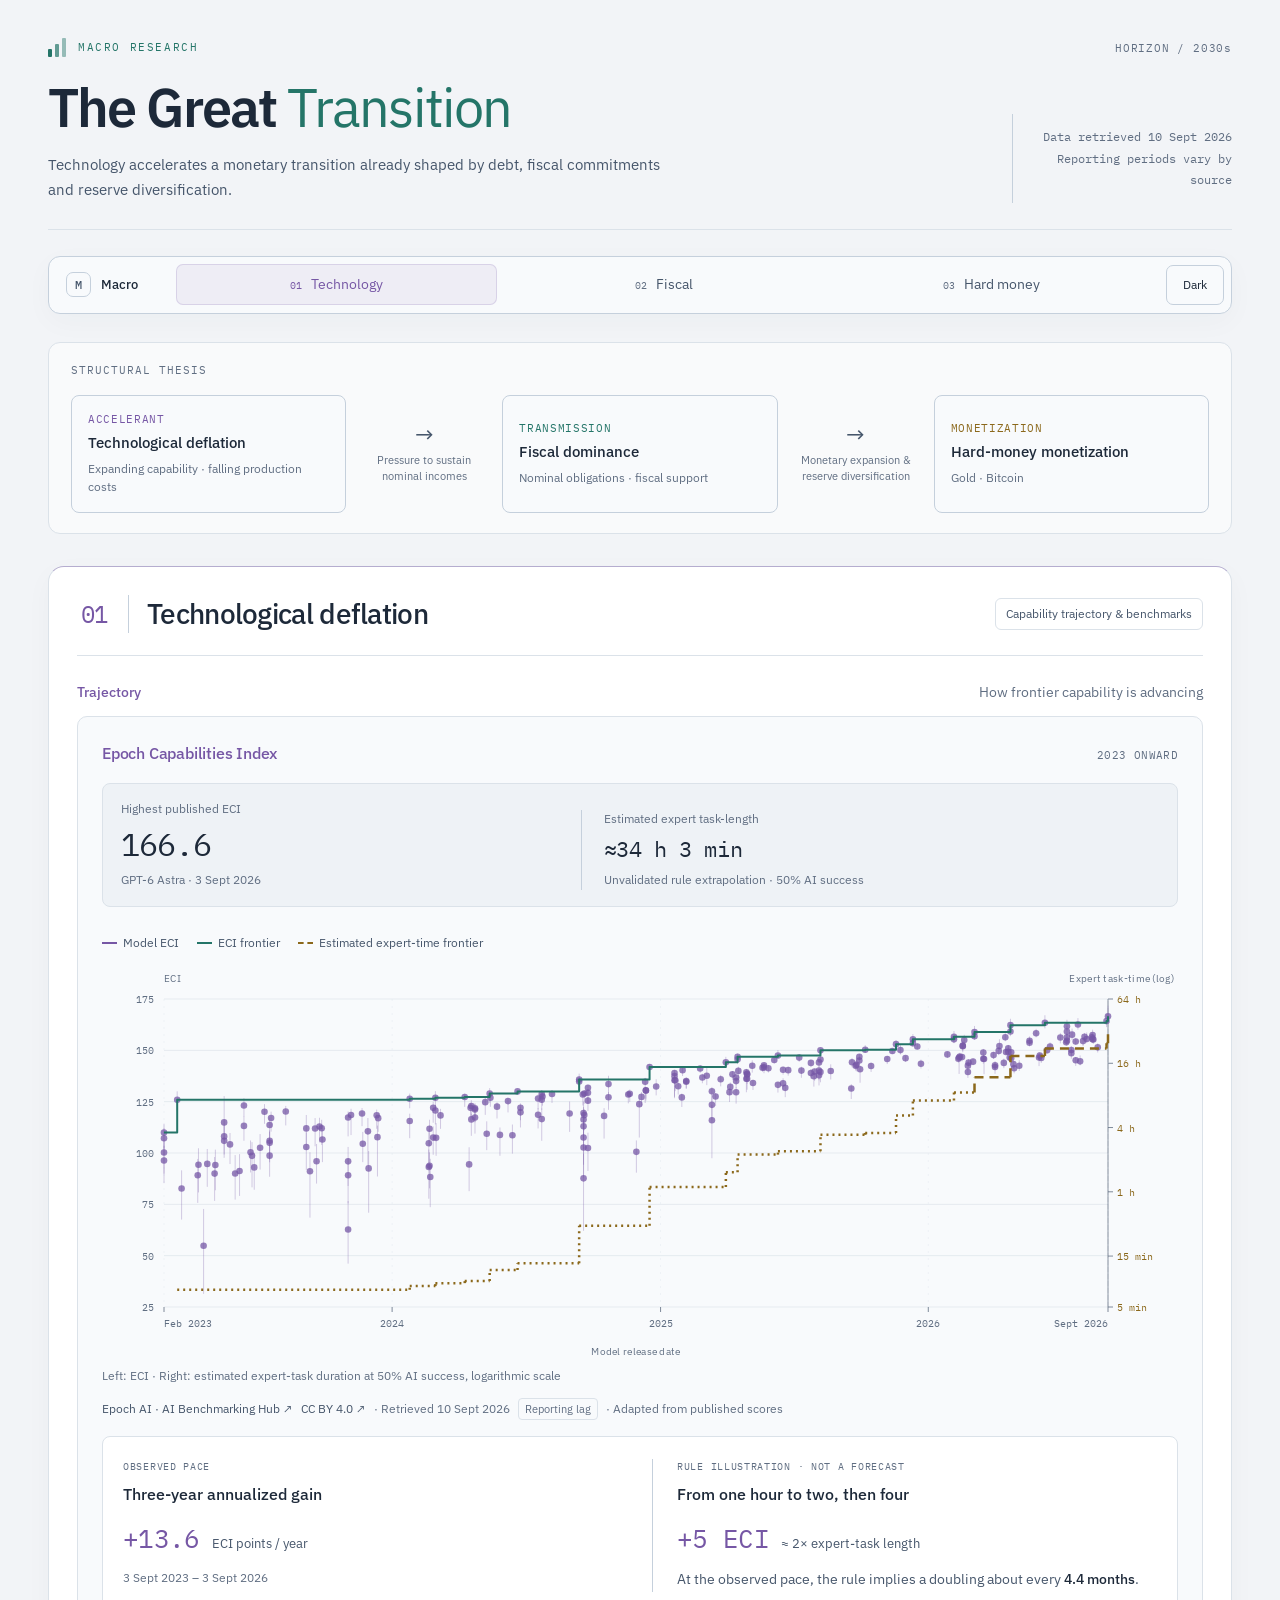
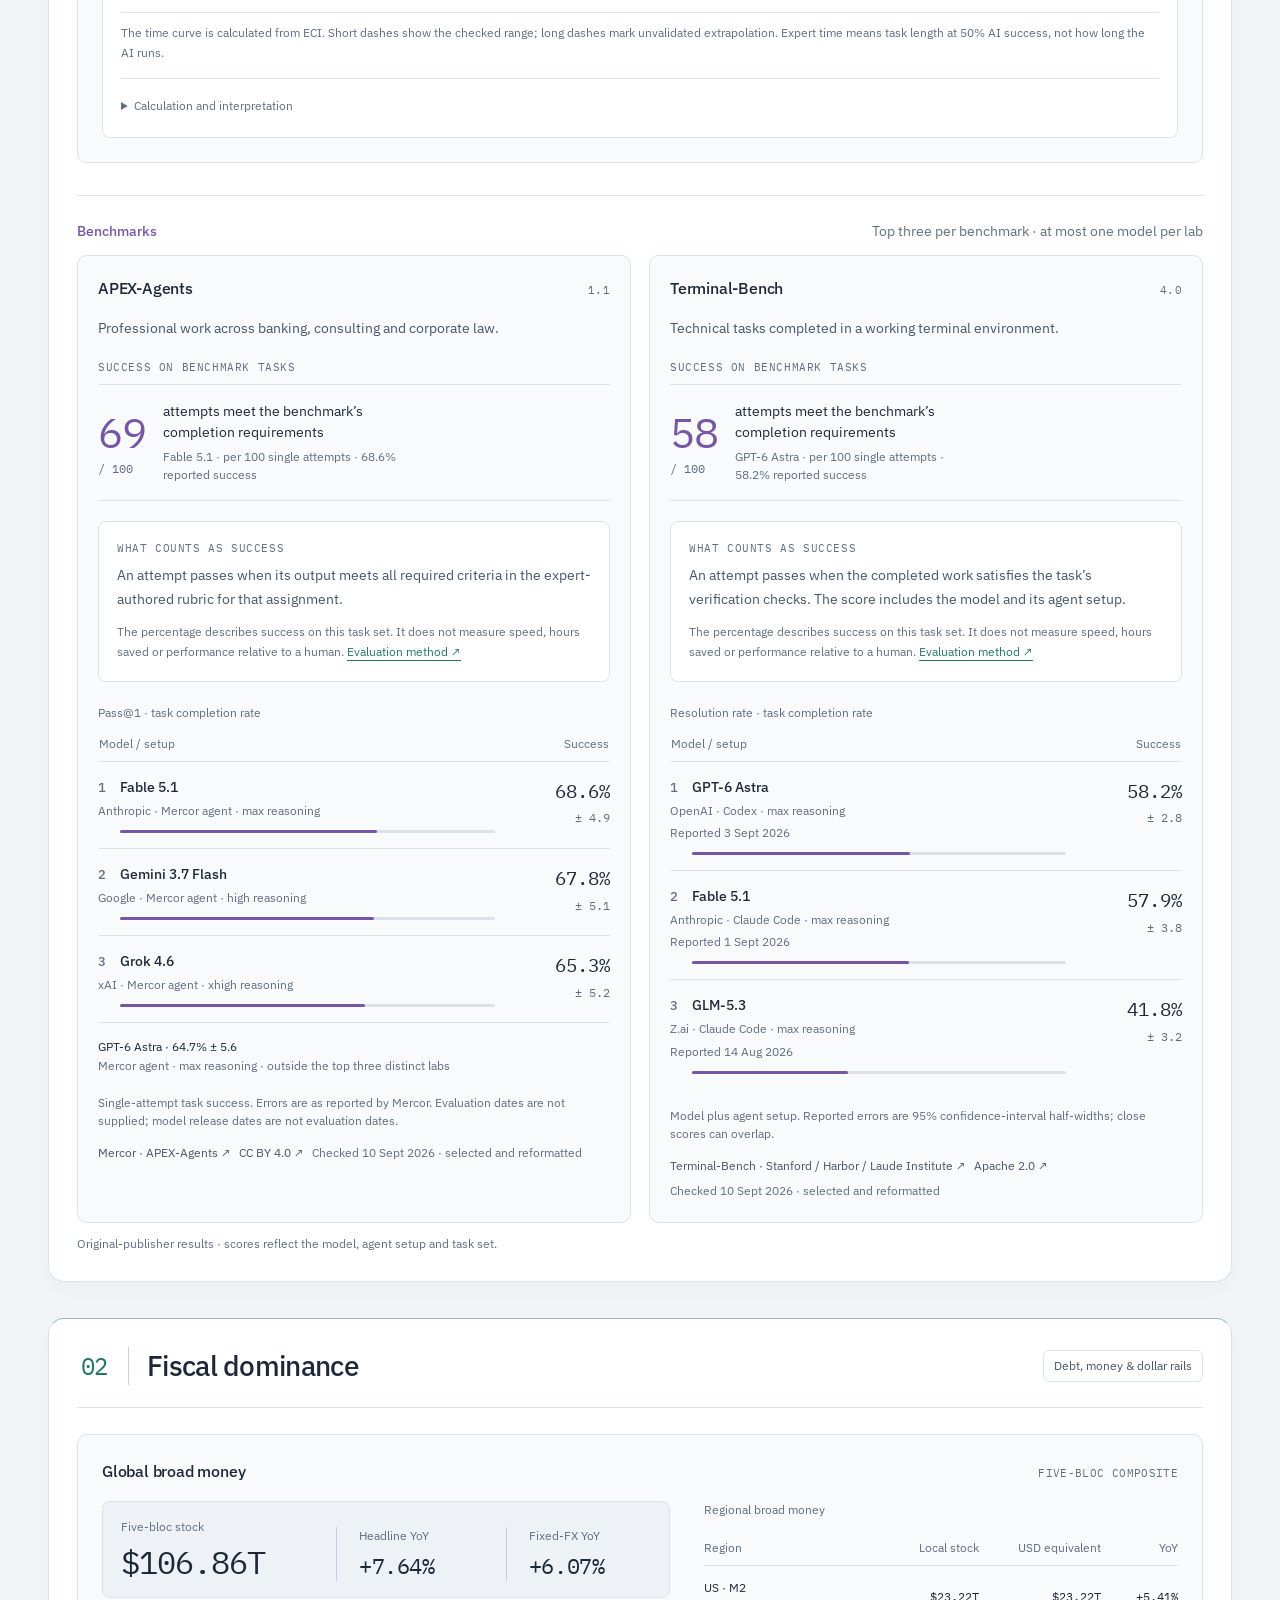
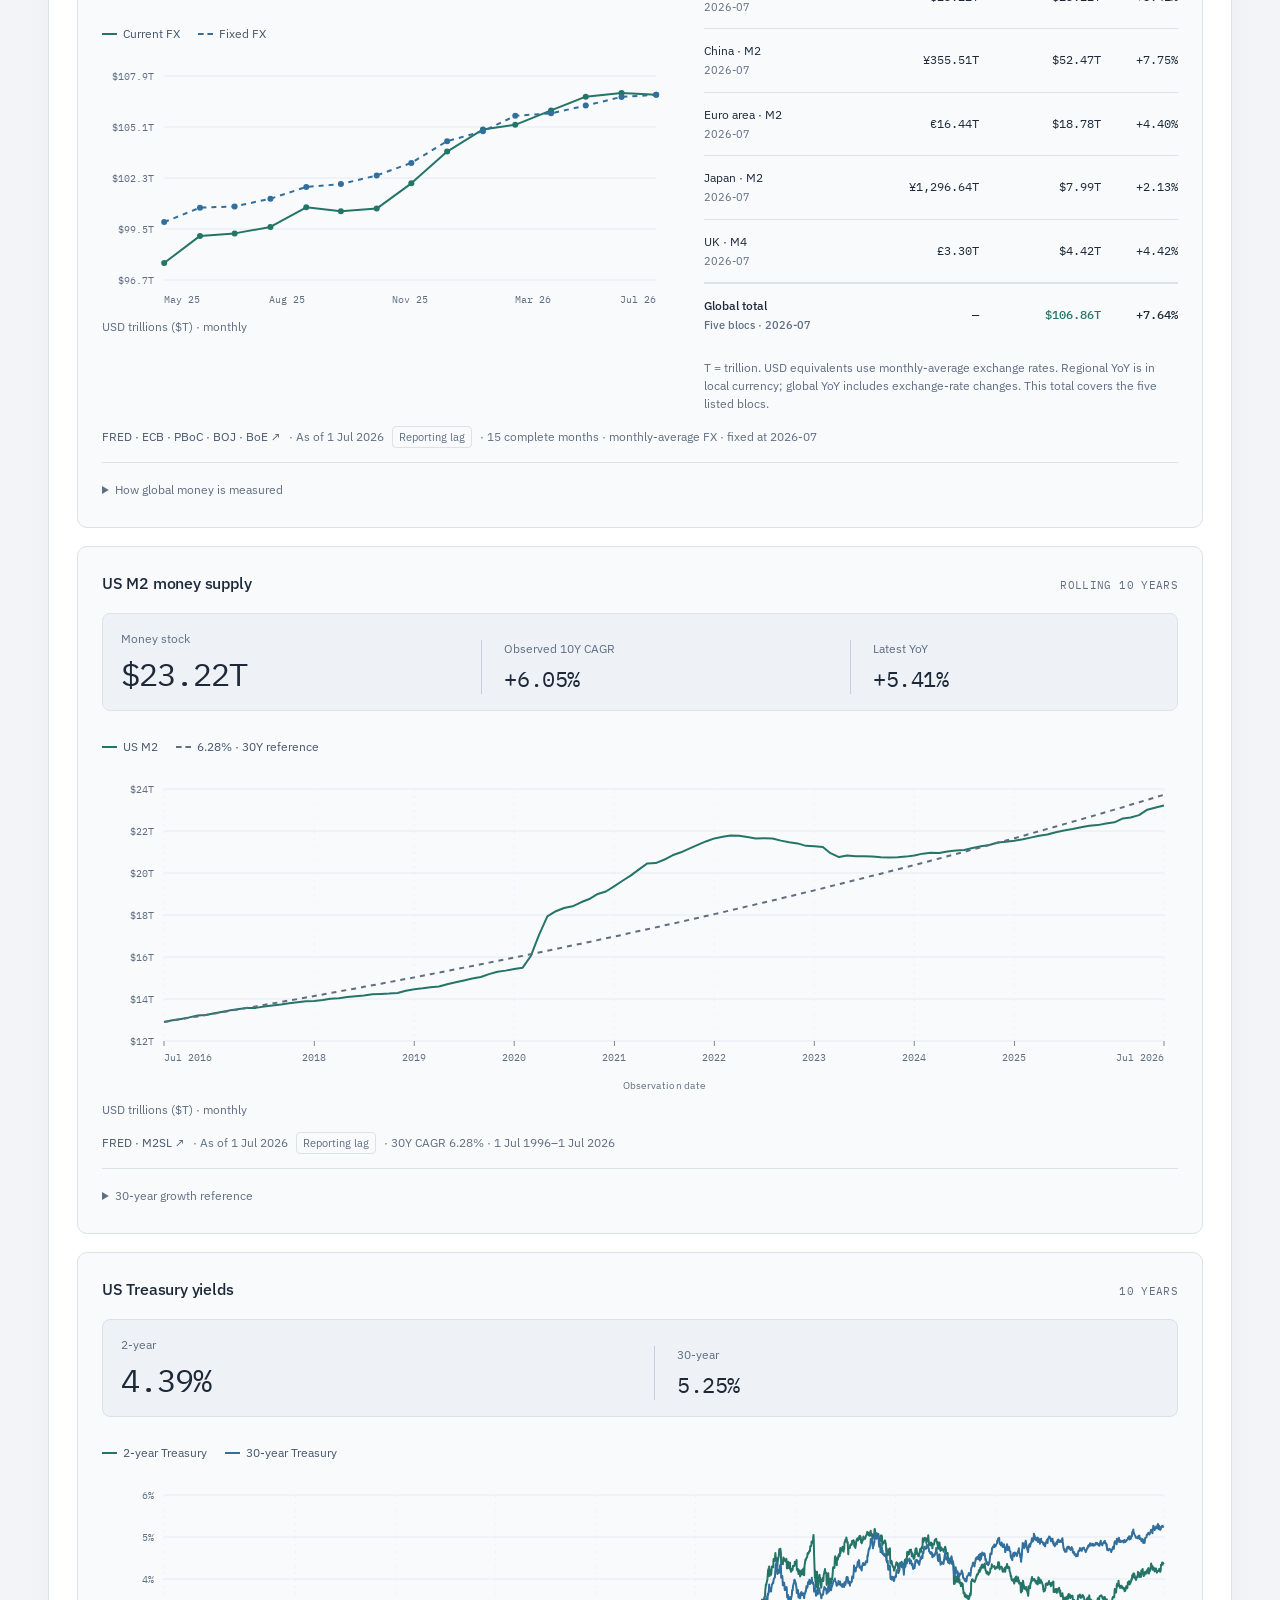
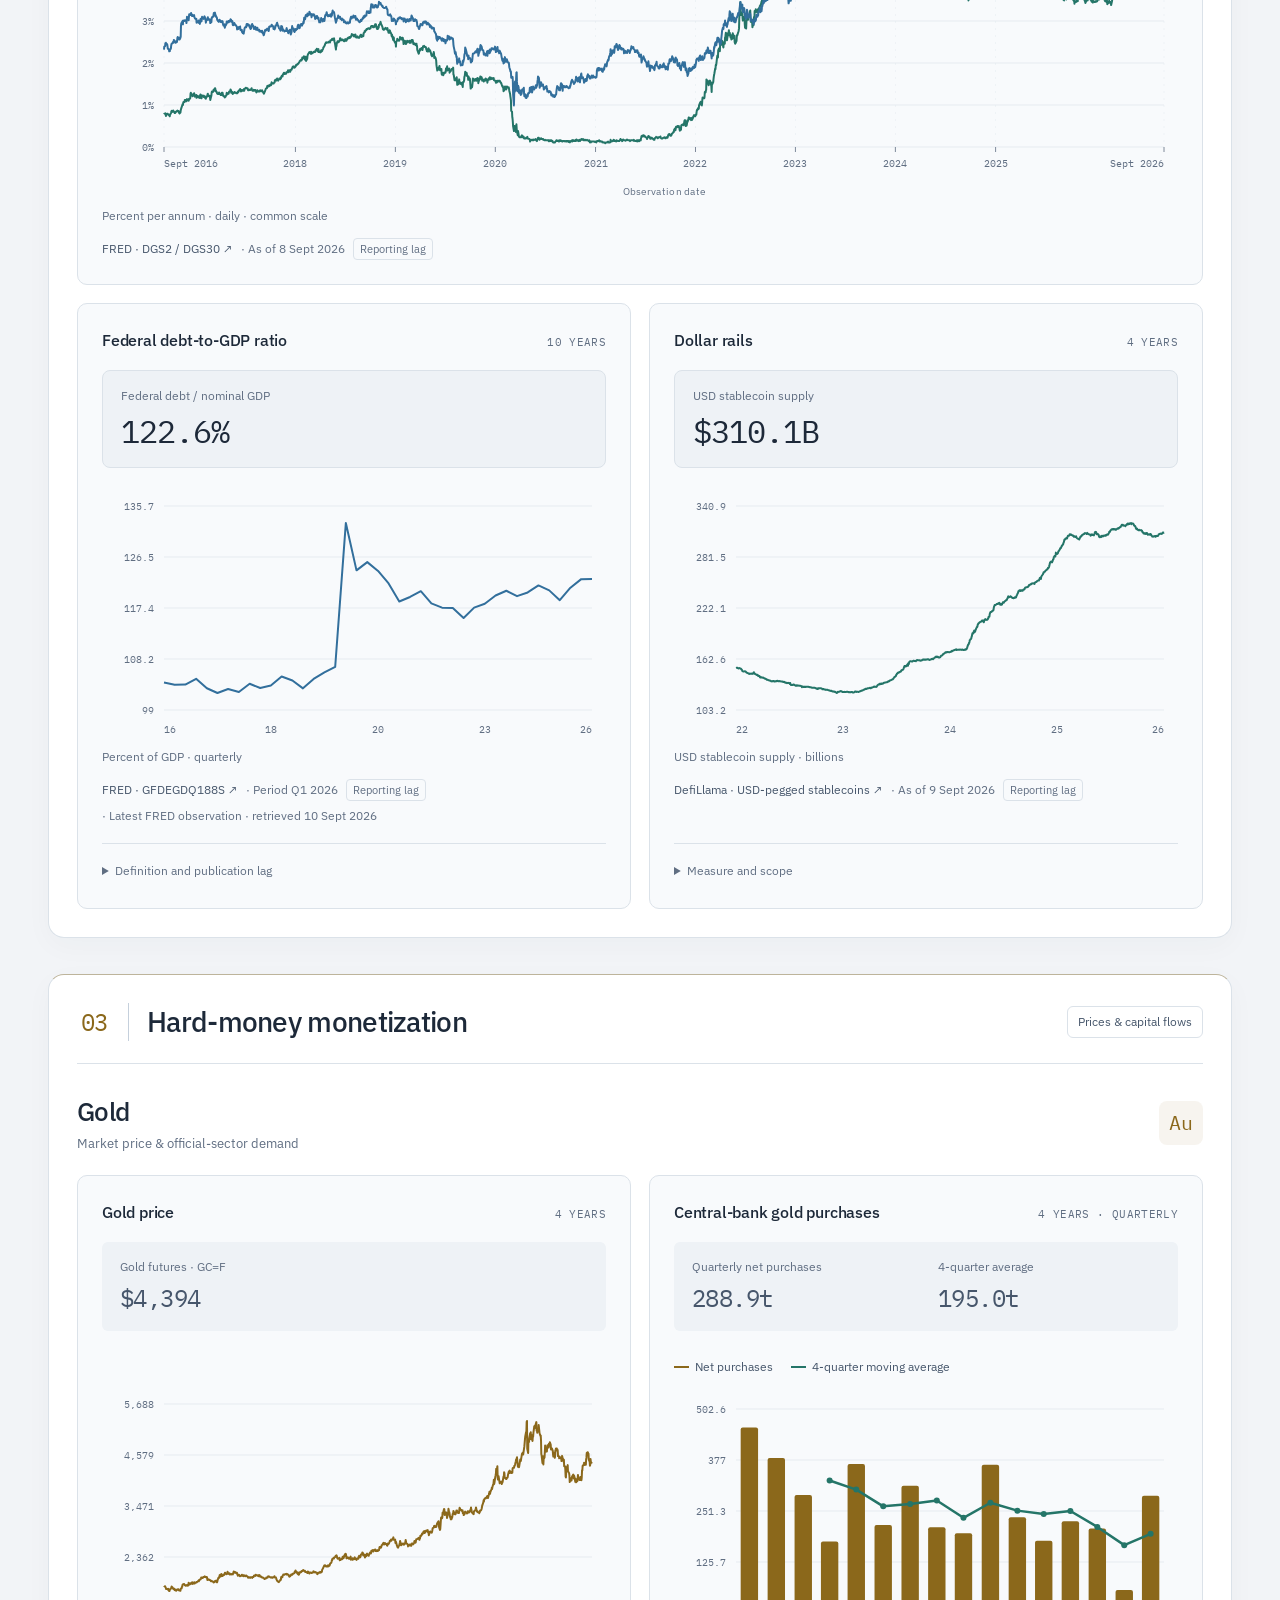
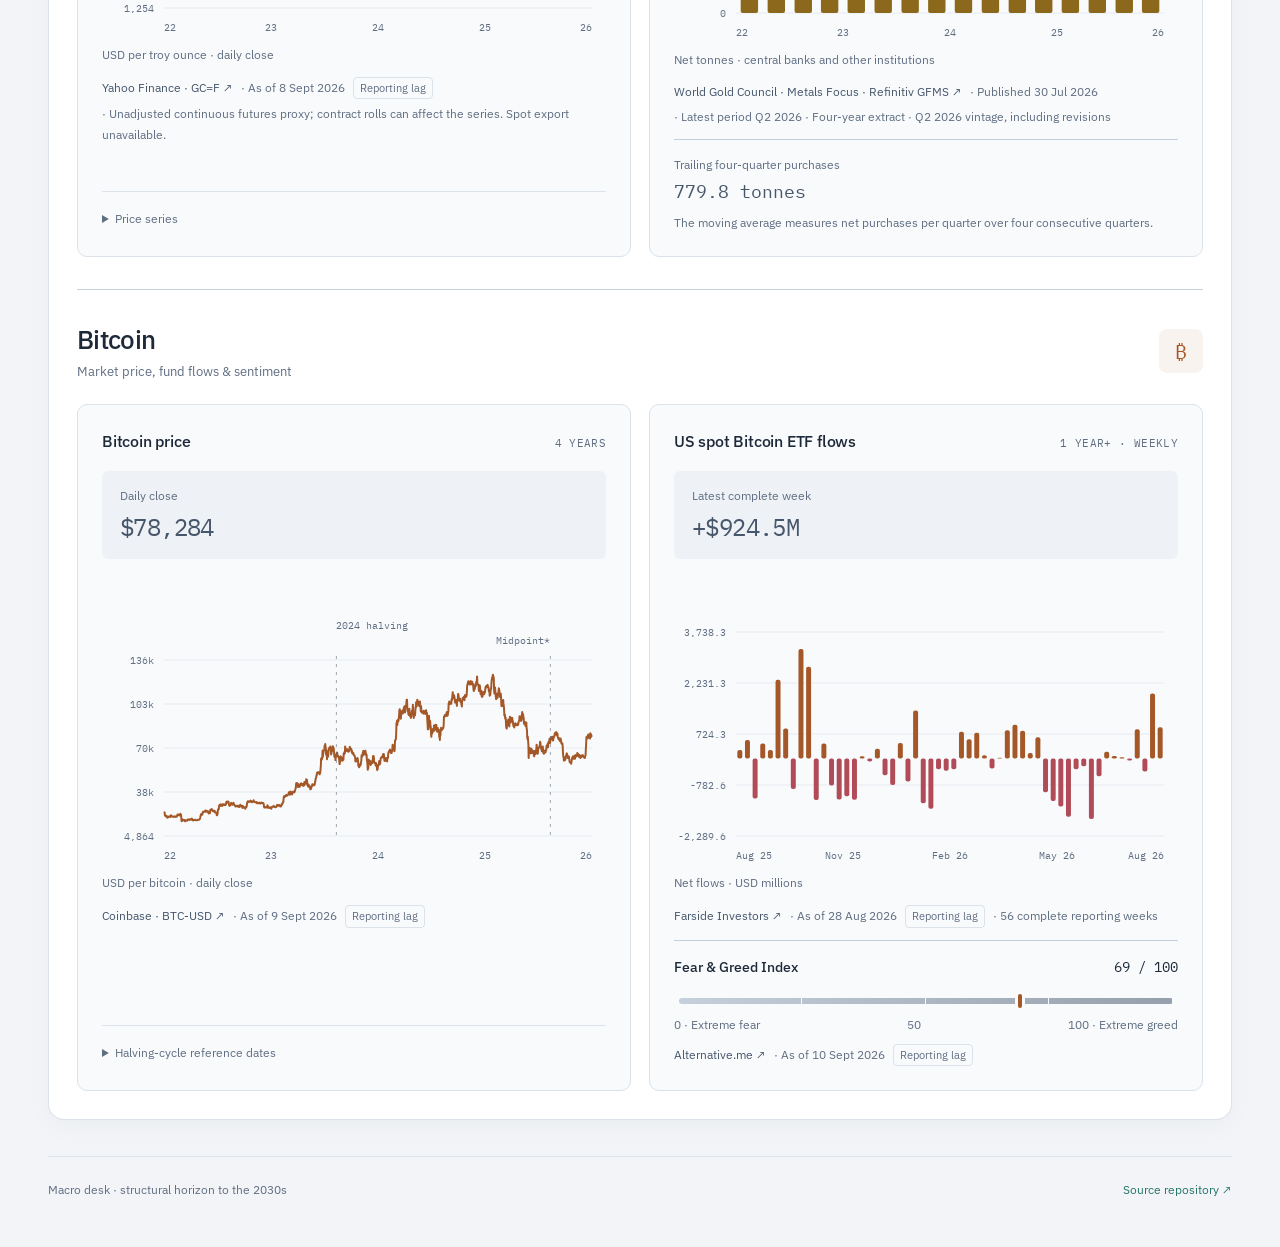
==== commit 42e75a1e: "Dock mobile chart readouts and refine the light theme" ====
--- a/src/index.html
+++ b/src/index.html
@@ -12,7 +12,7 @@
   <link rel="preconnect" href="https://fonts.googleapis.com">
   <link rel="preconnect" href="https://fonts.gstatic.com" crossorigin>
   <link href="https://fonts.googleapis.com/css2?family=IBM+Plex+Mono:wght@400;500&family=IBM+Plex+Sans:wght@400;500;600&display=swap" rel="stylesheet">
-  <link rel="stylesheet" href="styles.css">
+  <link rel="stylesheet" href="styles.css?v=92">
   <script>try { document.documentElement.dataset.theme = localStorage.getItem('macro-theme') || (matchMedia('(prefers-color-scheme: light)').matches ? 'light' : 'dark'); } catch {}</script>
 </head>
 <body>
@@ -41,6 +41,6 @@
     <footer><span>Macro desk · structural horizon to the 2030s</span><a href="https://github.com/darylcl1984/macro-dashboard" target="_blank" rel="noopener noreferrer">Source repository ↗</a></footer>
   </main>
   <noscript>This dashboard needs JavaScript to draw its charts.</noscript>
-  <script type="module" src="app.js"></script>
+  <script type="module" src="app.js?v=92"></script>
 </body>
 </html>
--- a/src/styles.css
+++ b/src/styles.css
@@ -18,29 +18,33 @@
   --blue:#89b8e3;
   --negative:#df9292;
   --positive:#9bd8ca;
+  --tooltip-surface:rgba(21,35,45,.90);
+  --tooltip-shadow:0 8px 28px #00000033;
   --shadow:0 12px 36px #0000001f}
 
 :root[data-theme=light] {
   color-scheme:light;
-  --canvas:#edf0eb;
-  --surface:#fcfdf9;
-  --plot:#f5f7f2;
-  --surface-hover:#e3ebe4;
-  --text:#1b3338;
-  --secondary:#4d666e;
-  --text-muted:#61777e;
-  --border:rgba(38,63,64,.12);
-  --border-strong:rgba(38,63,64,.23);
-  --metric-surface:rgba(38,63,64,.035);
-  --grid:rgba(38,63,64,.10);
-  --accent:#276e60;
-  --gold:#866510;
-  --bitcoin:#a2581c;
-  --technology:#7055a0;
-  --blue:#356e9f;
-  --negative:#ad4049;
-  --positive:#276e60;
-  --shadow:0 12px 36px #1a312b0a}
+  --canvas:#f2f4f7;
+  --surface:#ffffff;
+  --plot:#f8fafc;
+  --surface-hover:#e9eef4;
+  --text:#1d2939;
+  --secondary:#46566b;
+  --text-muted:#606e82;
+  --border:#dbe2e9;
+  --border-strong:#c5d0dc;
+  --metric-surface:#eef2f6;
+  --grid:#dde4eb;
+  --accent:#247568;
+  --gold:#8b681b;
+  --bitcoin:#a45727;
+  --technology:#7657a5;
+  --blue:#326f9c;
+  --negative:#b14b58;
+  --positive:#247568;
+  --tooltip-surface:rgba(255,255,255,.94);
+  --tooltip-shadow:0 8px 28px #24354a1a;
+  --shadow:0 8px 28px #24354a08}
 
 * {
   box-sizing:border-box}
@@ -606,6 +610,7 @@
 
 /* Three distinct research desks, with chart wells nested inside each surface. */
 body { background: radial-gradient(ellipse at 85% 0, color-mix(in srgb, var(--accent) 7%, transparent), transparent 650px), var(--canvas); text-rendering: optimizeLegibility; -webkit-font-smoothing: antialiased; }
+:root[data-theme=light] body { background: var(--canvas); }
 html { scroll-padding-top: 98px; }
 summary:focus-visible { outline: 2px solid var(--accent); outline-offset: 4px; }
 h1 { font-size: clamp(36px, 4.2vw, 58px); font-weight: 600; letter-spacing: -1.9px; line-height: 1.12; }
@@ -730,9 +735,20 @@
 .sentiment-scale { display: flex; justify-content: space-between; gap: 6px; font-size: 10px; color: var(--text-muted); }
 .sentiment-block .source-note { margin-bottom: 0; margin-top: 10px; }
 .chart-frame { overflow: visible; padding-top: 0; }
-.chart-tooltip { position: absolute; z-index: 12; pointer-events: none; background: var(--surface); border: 1px solid var(--border); border-radius: 8px; padding: 11px 13px; min-width: 150px; width: max-content; max-width: min(330px, calc(100% - 16px)); box-shadow: 0 8px 28px #00000033; font-size: 12px; }
+.chart-tooltip { position: absolute; z-index: 12; pointer-events: none; background: var(--tooltip-surface); backdrop-filter: blur(5px); border: 1px solid var(--border-strong); border-radius: 8px; padding: 11px 13px; min-width: 150px; width: max-content; max-width: min(330px, calc(100% - 16px)); box-shadow: var(--tooltip-shadow); font-size: 12px; }
 .chart-tooltip[hidden] { display: none; }
-.tooltip-date { color: var(--text-muted); font: 10px 'IBM Plex Mono', monospace; border-bottom: 1px solid var(--border); padding-bottom: 8px; margin-bottom: 8px; }
+.tooltip-heading { display: flex; align-items: center; justify-content: space-between; gap: 12px; border-bottom: 1px solid var(--border); padding-bottom: 8px; margin-bottom: 10px; }
+.tooltip-date { color: var(--secondary); font: 11px 'IBM Plex Mono', monospace; }
+.tooltip-dismiss { display: none; }
+.chart-inspect-hint { color: var(--text-muted); font-size: 12px; line-height: 1.6; margin-top: 10px; }
+.chart-inspect-hint[hidden] { display: none; }
+.chart-tooltip.is-docked { position: relative; z-index: auto; width: 100%; max-width: none; min-width: 0; margin-top: 12px; padding: 12px 14px; pointer-events: auto; box-shadow: none; backdrop-filter: none; }
+.is-docked .tooltip-dismiss { display: inline-flex; align-items: center; justify-content: center; min-height: 40px; padding: 6px 12px; border: 1px solid var(--border-strong); border-radius: 6px; background: transparent; font-size: 12px; }
+.is-docked .tooltip-dismiss:hover { background: var(--surface-hover); }
+.is-docked .tooltip-rows { max-height: 220px; overflow-y: auto; overscroll-behavior-y: contain; scrollbar-width: thin; padding-right: 6px; }
+.is-docked .tooltip-row + .tooltip-row { padding-top: 10px; border-top: 1px solid var(--border); }
+.is-docked .tooltip-name, .is-docked .tooltip-row strong { font-size: 13px; }
+.is-docked .tooltip-detail { font-size: 12px; line-height: 1.6; }
 .tooltip-rows { display: grid; gap: 9px; }
 .tooltip-row { display: grid; grid-template-columns: minmax(0, 1fr) auto; align-items: baseline; gap: 3px 14px; }
 .tooltip-name { color: var(--secondary); overflow-wrap: anywhere; }
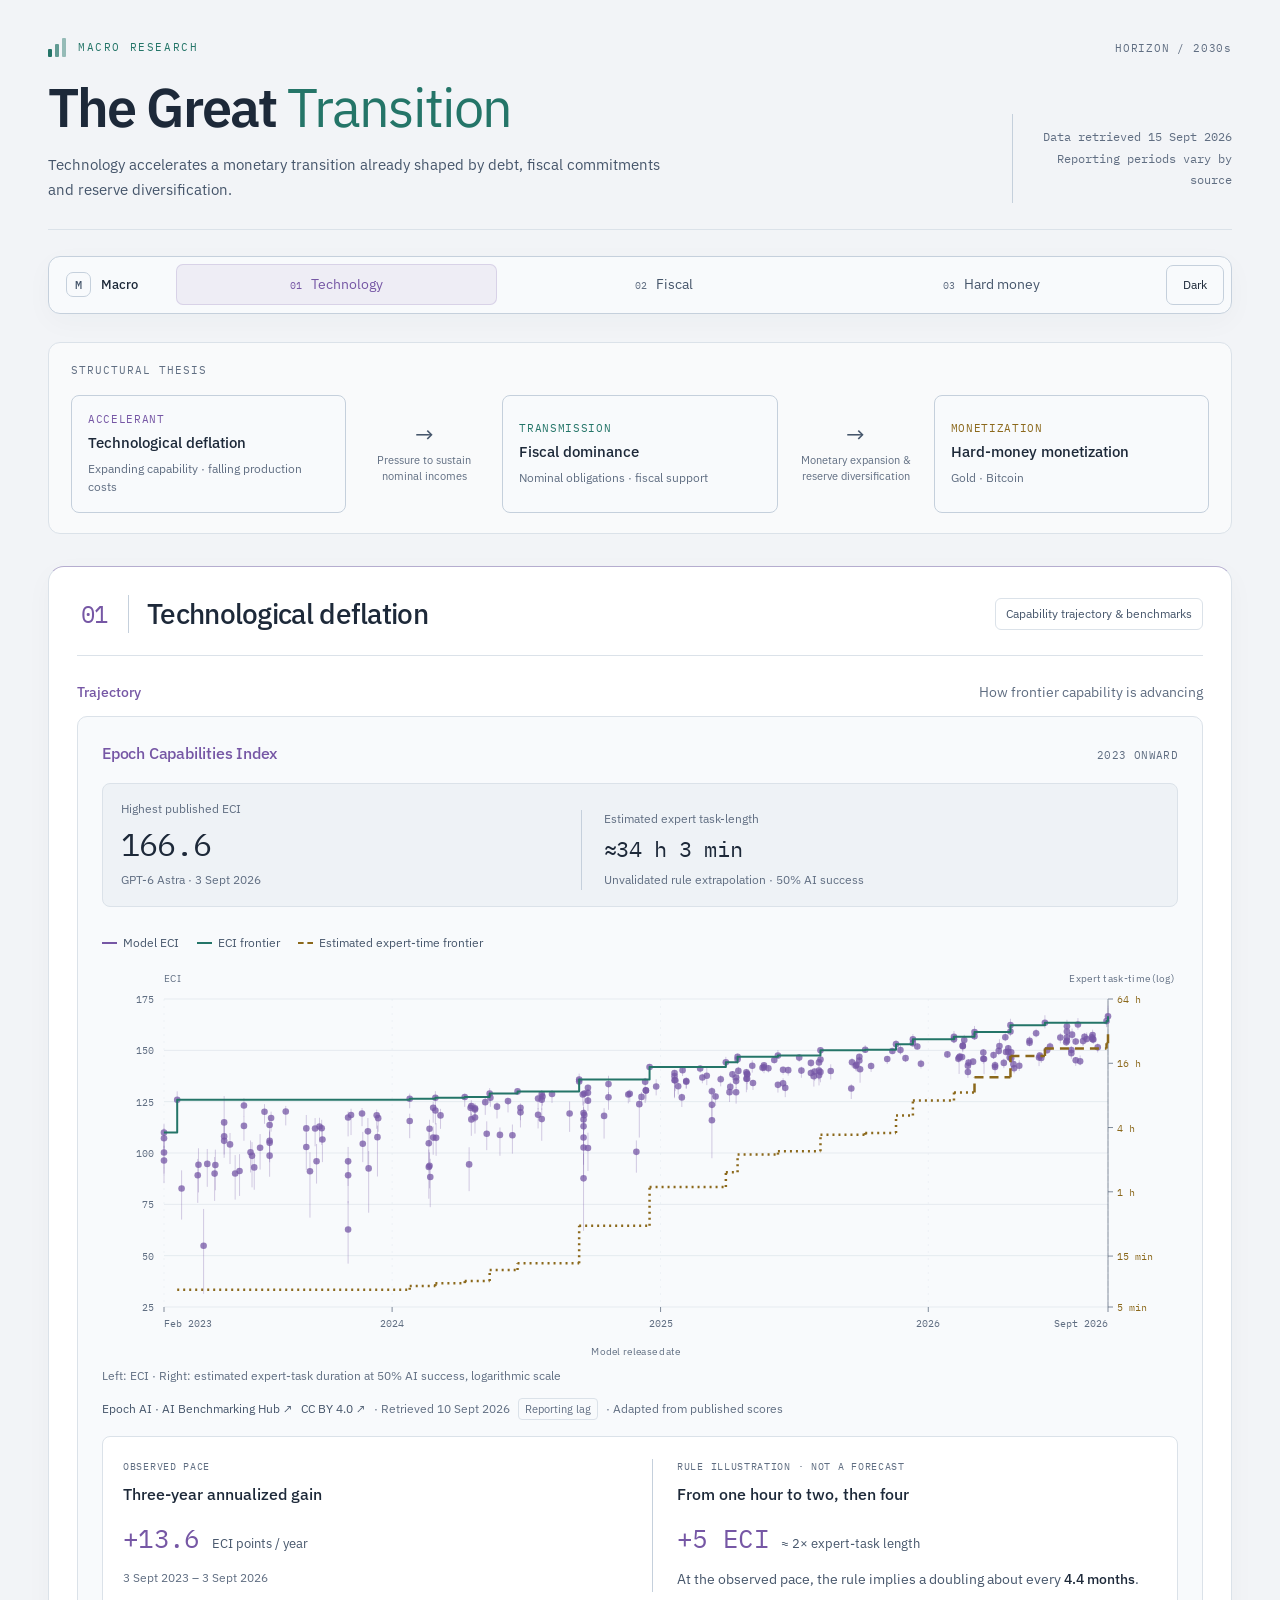
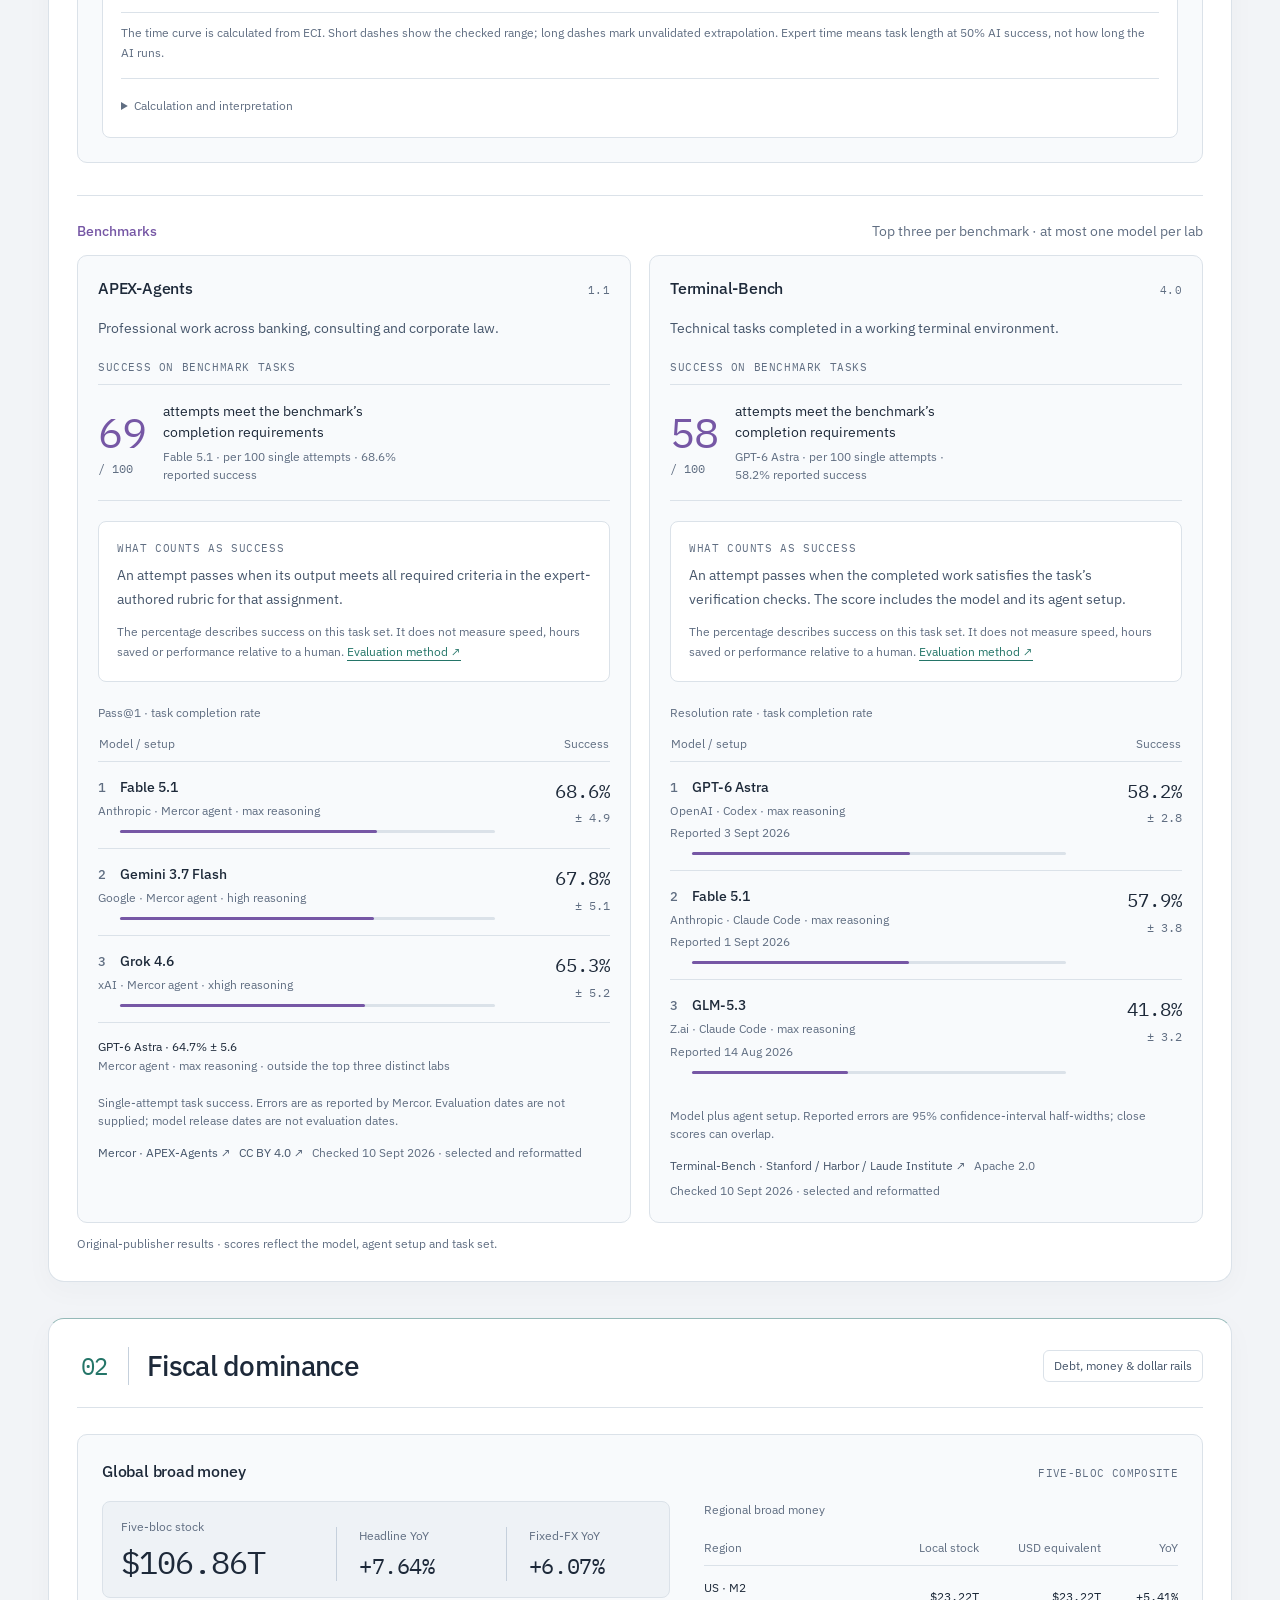
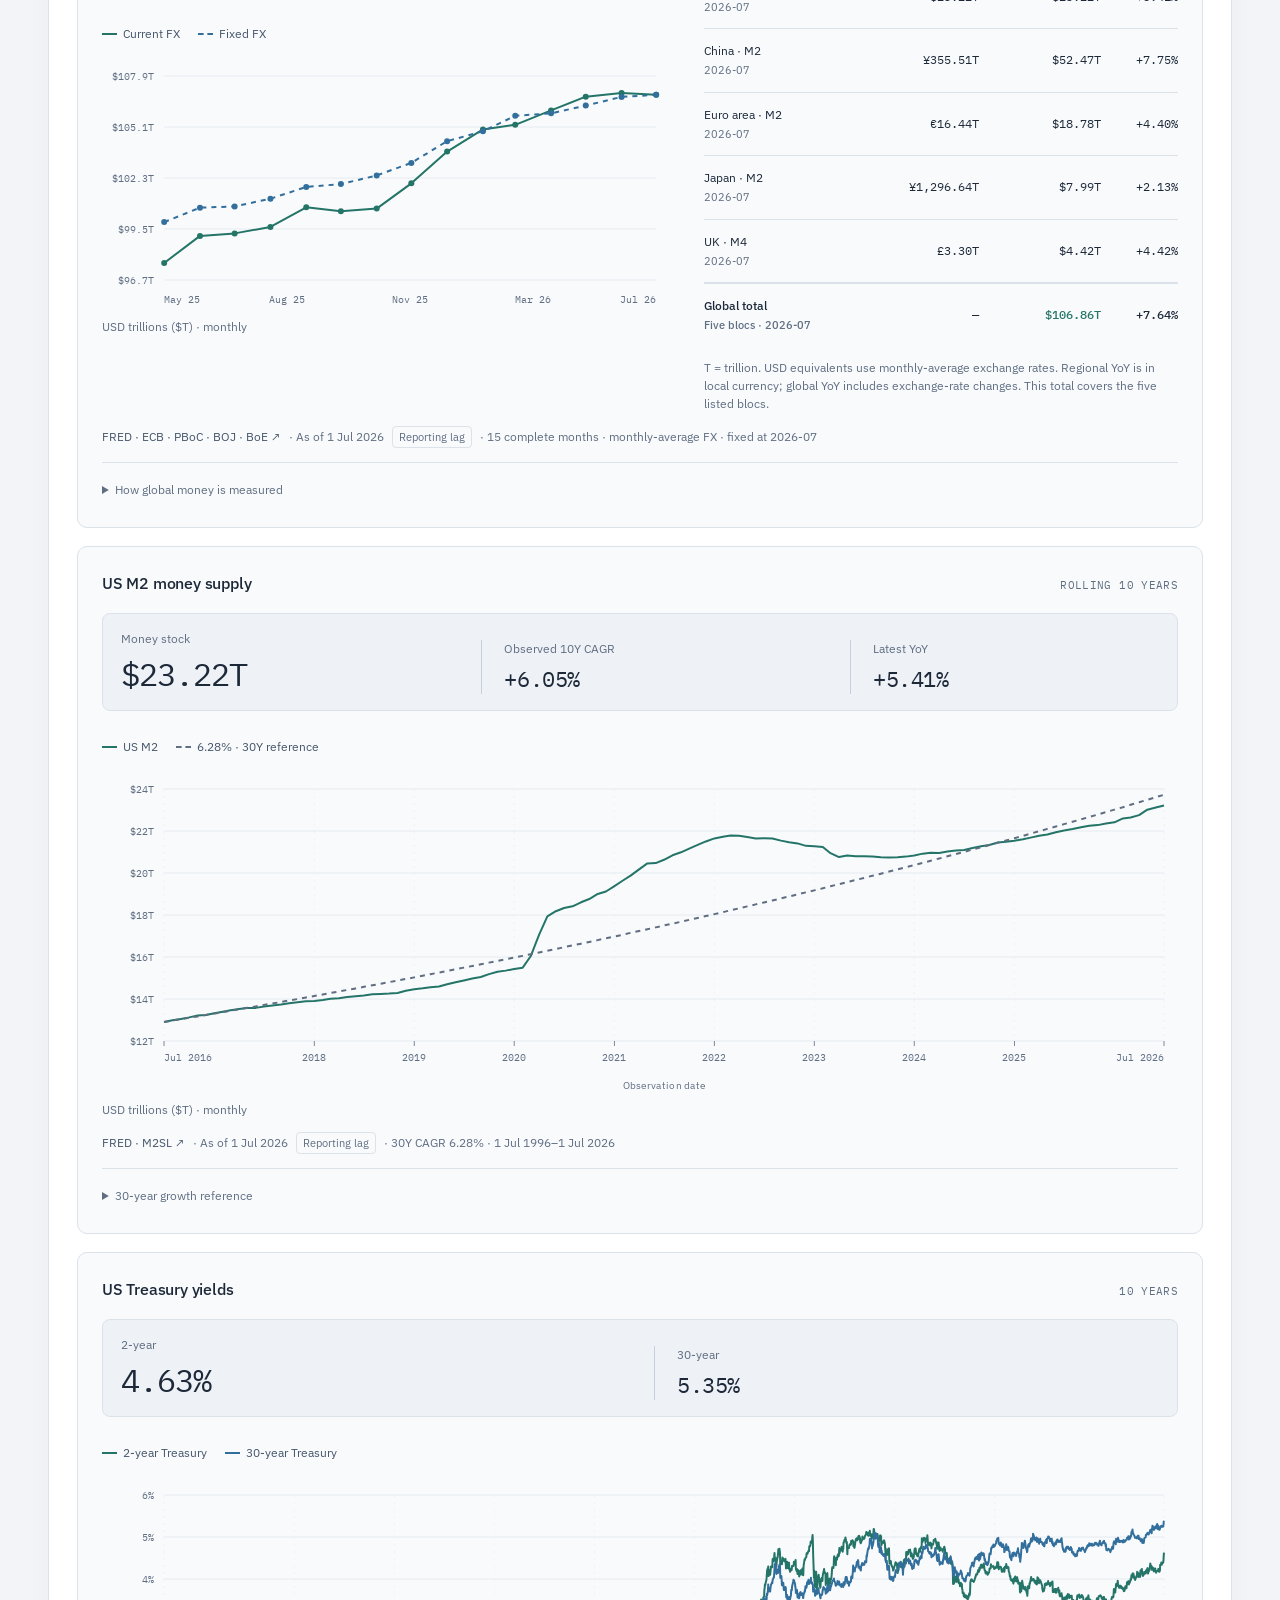
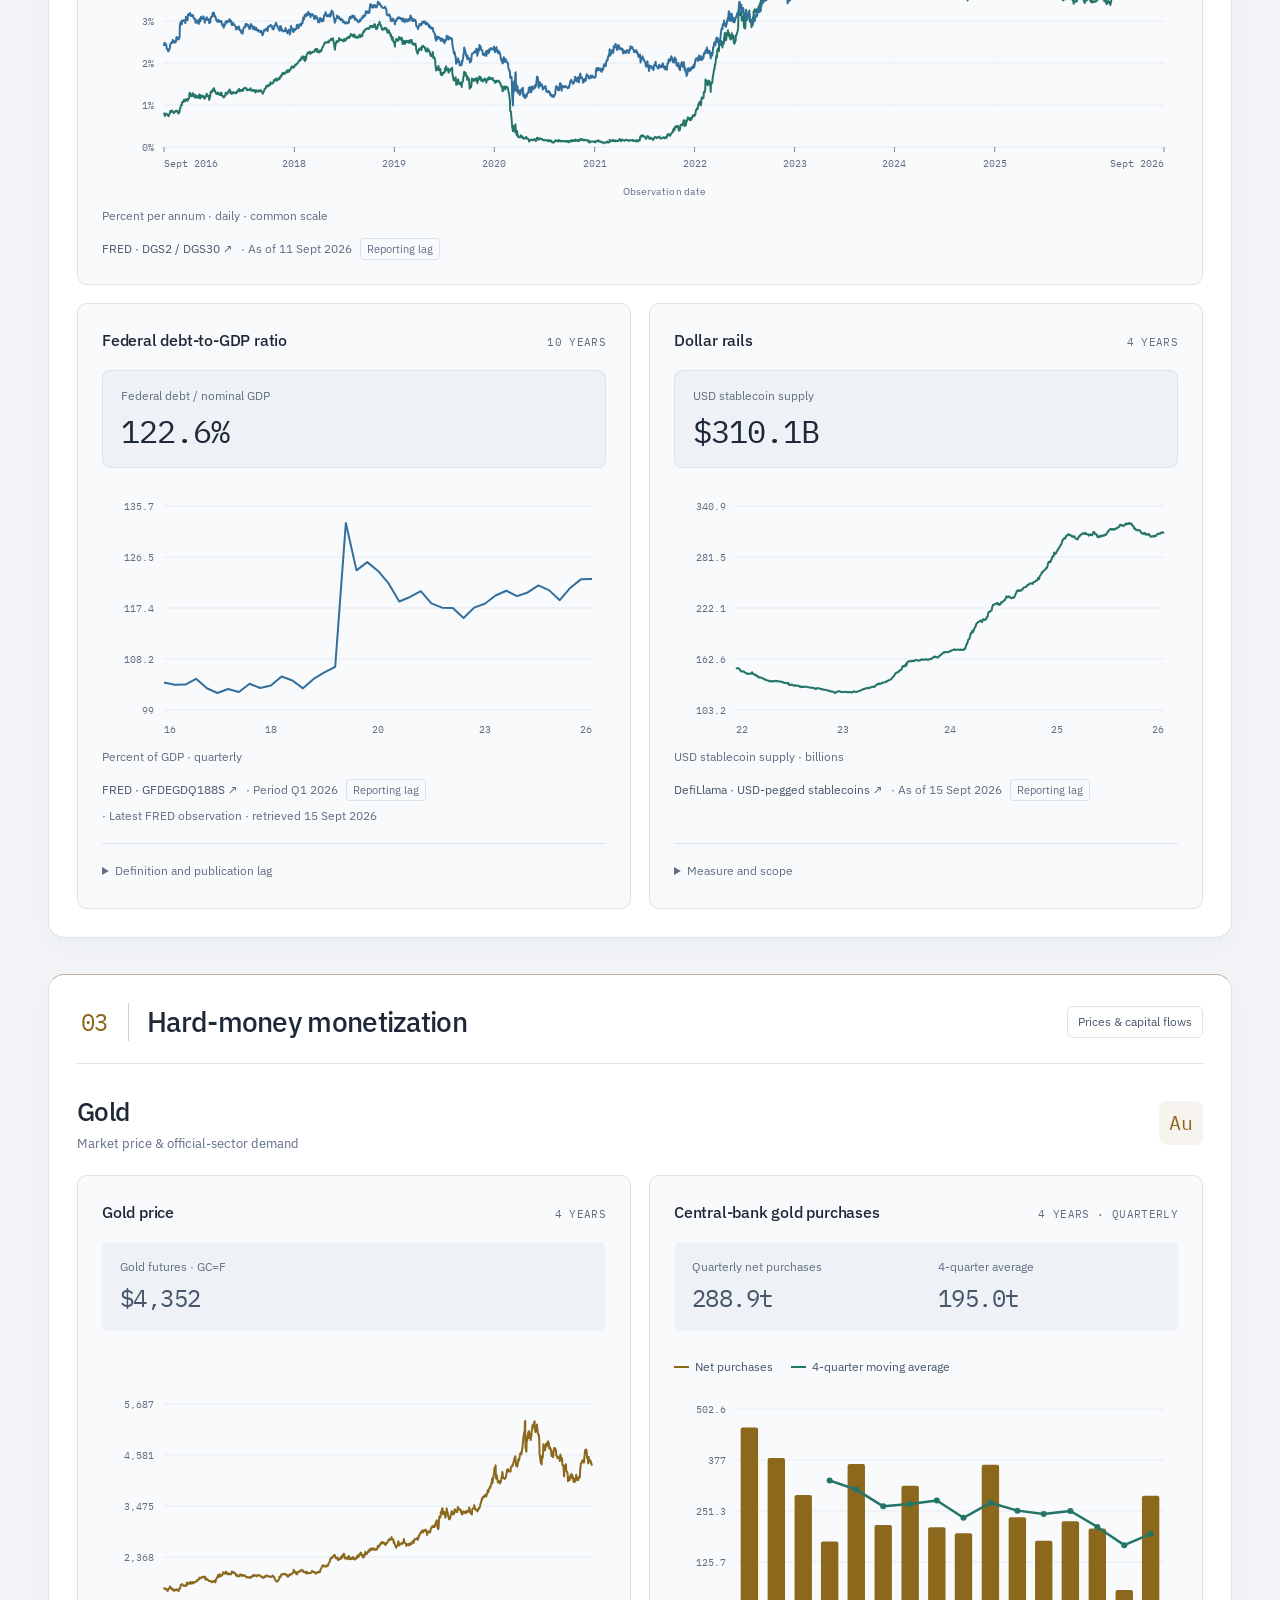
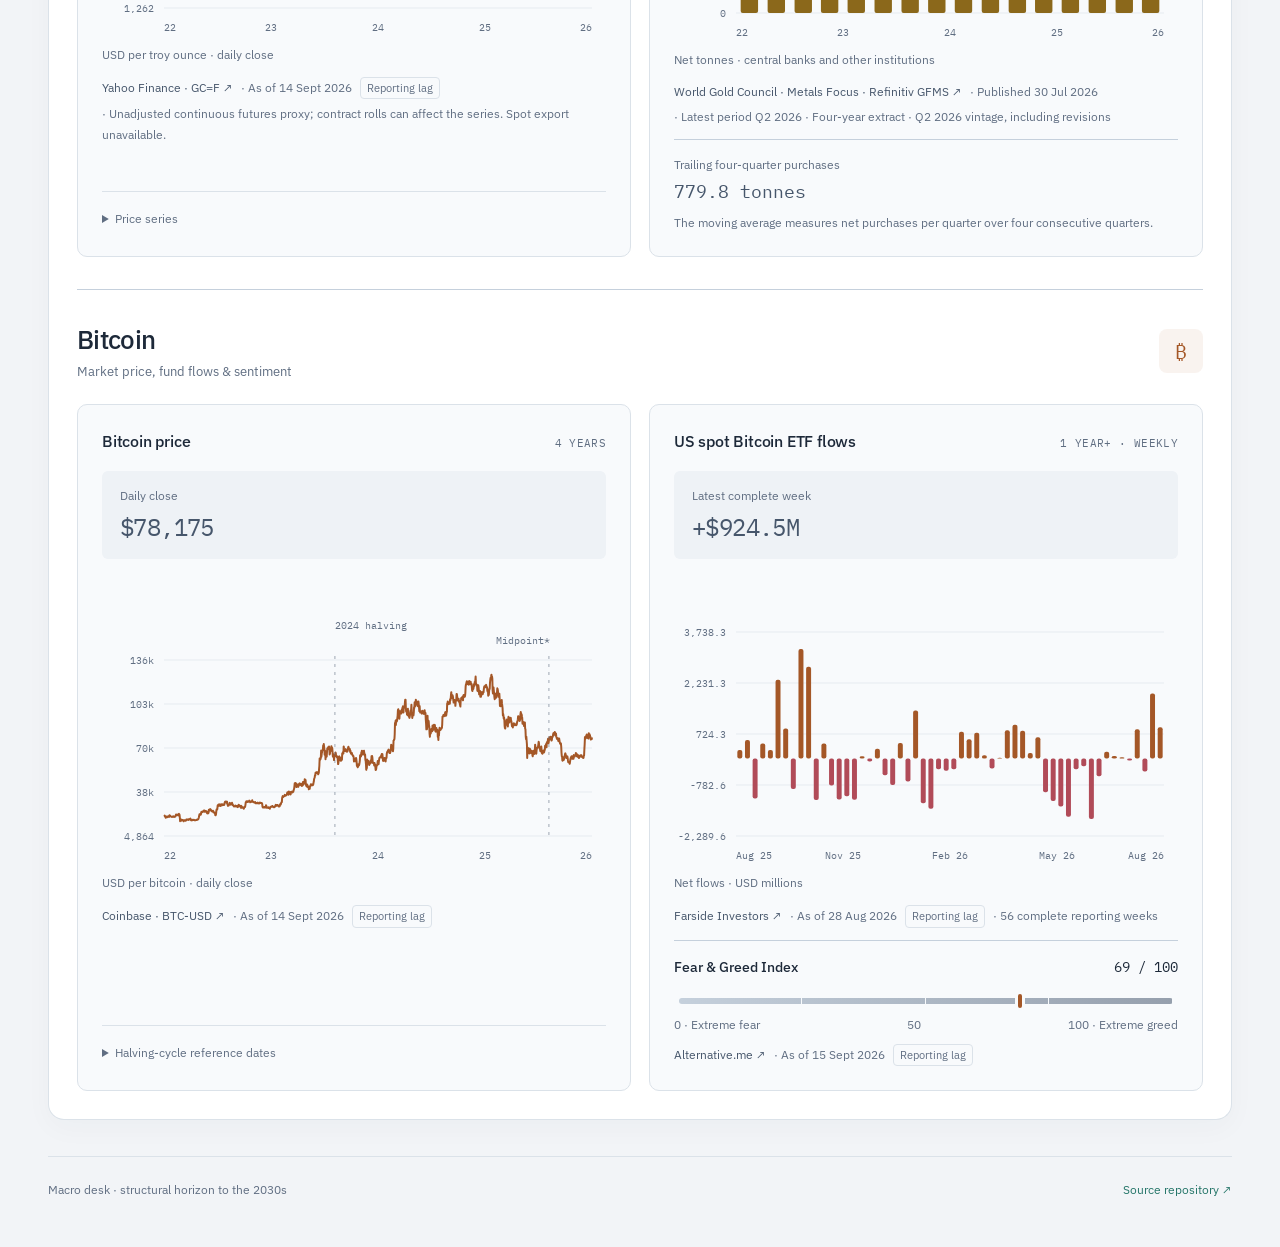
==== commit d4b759ad: "fix: harden dashboard rendering and dependencies" ====
--- a/src/index.html
+++ b/src/index.html
@@ -12,7 +12,7 @@
   <link rel="preconnect" href="https://fonts.googleapis.com">
   <link rel="preconnect" href="https://fonts.gstatic.com" crossorigin>
   <link href="https://fonts.googleapis.com/css2?family=IBM+Plex+Mono:wght@400;500&family=IBM+Plex+Sans:wght@400;500;600&display=swap" rel="stylesheet">
-  <link rel="stylesheet" href="styles.css?v=92">
+  <link rel="stylesheet" href="styles.css?v=93">
   <script>try { document.documentElement.dataset.theme = localStorage.getItem('macro-theme') || (matchMedia('(prefers-color-scheme: light)').matches ? 'light' : 'dark'); } catch {}</script>
 </head>
 <body>
@@ -41,6 +41,6 @@
     <footer><span>Macro desk · structural horizon to the 2030s</span><a href="https://github.com/darylcl1984/macro-dashboard" target="_blank" rel="noopener noreferrer">Source repository ↗</a></footer>
   </main>
   <noscript>This dashboard needs JavaScript to draw its charts.</noscript>
-  <script type="module" src="app.js?v=92"></script>
+  <script type="module" src="app.js?v=93"></script>
 </body>
 </html>
